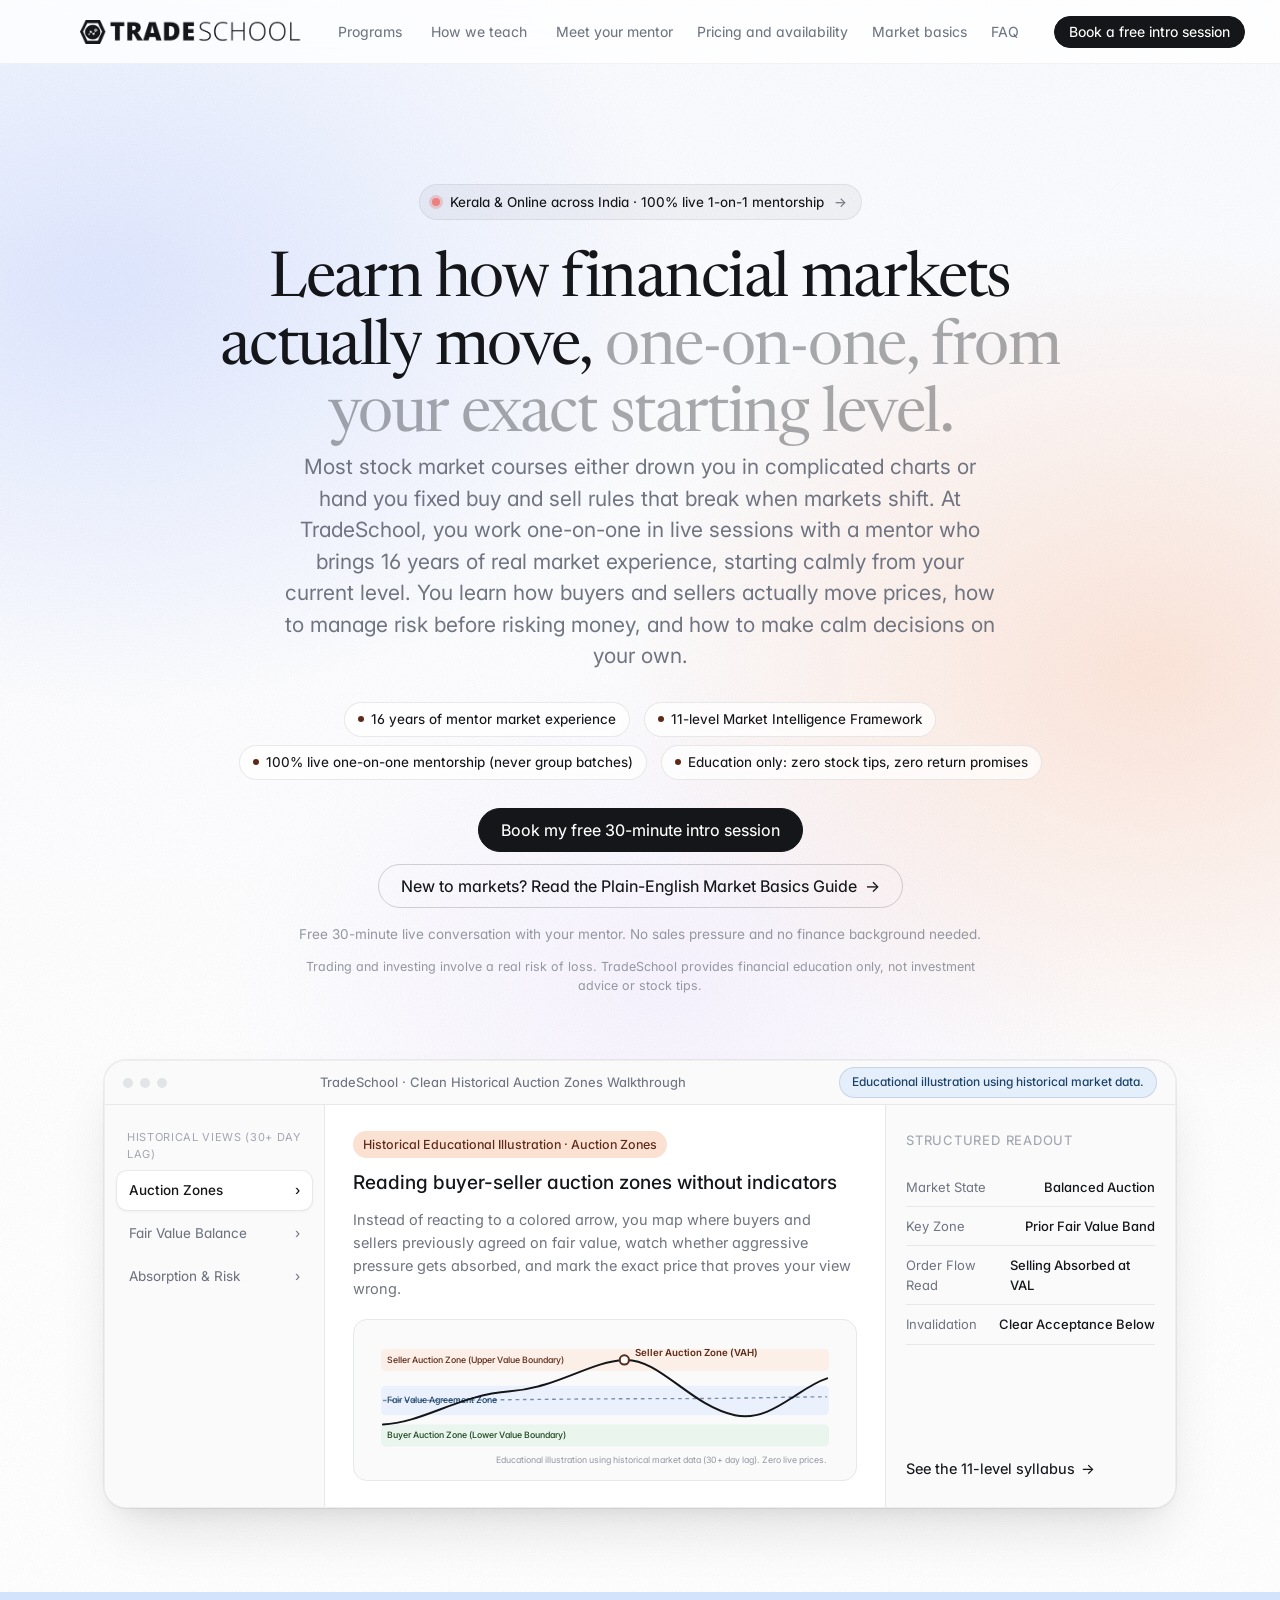
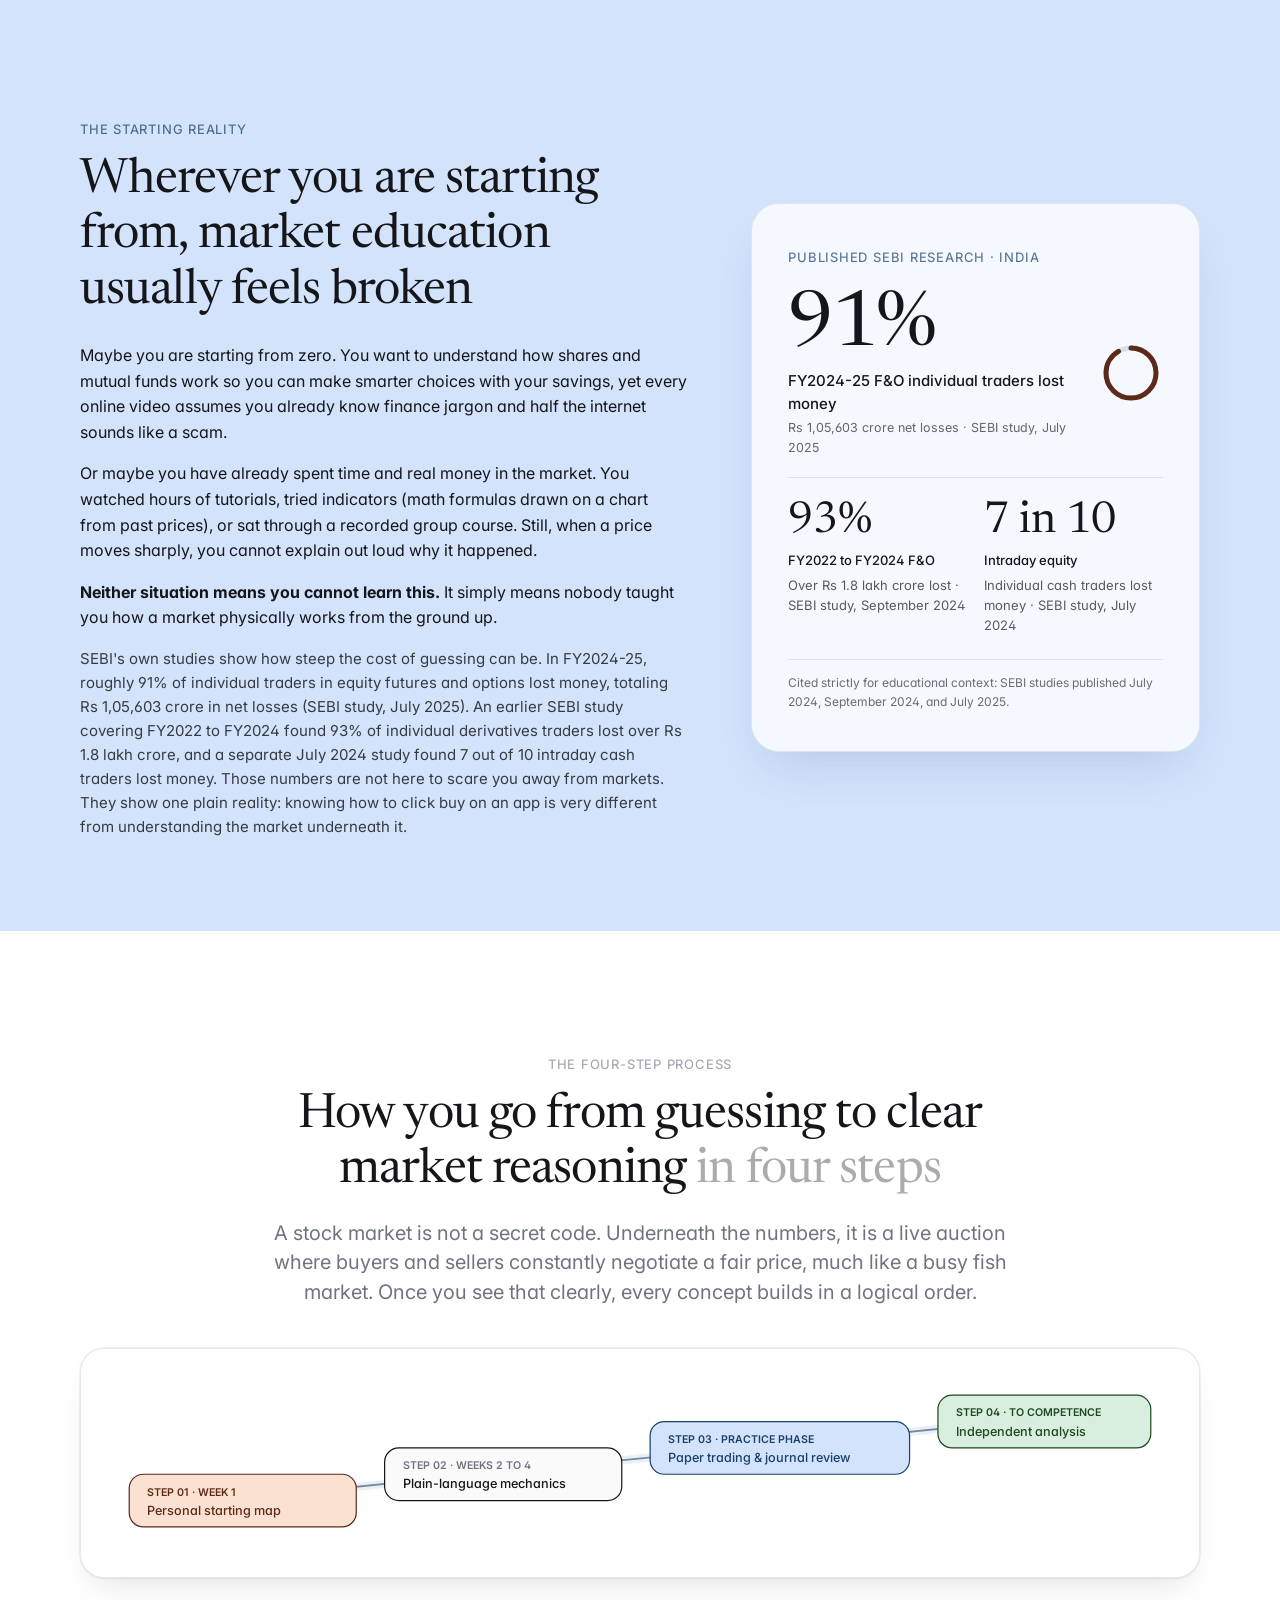
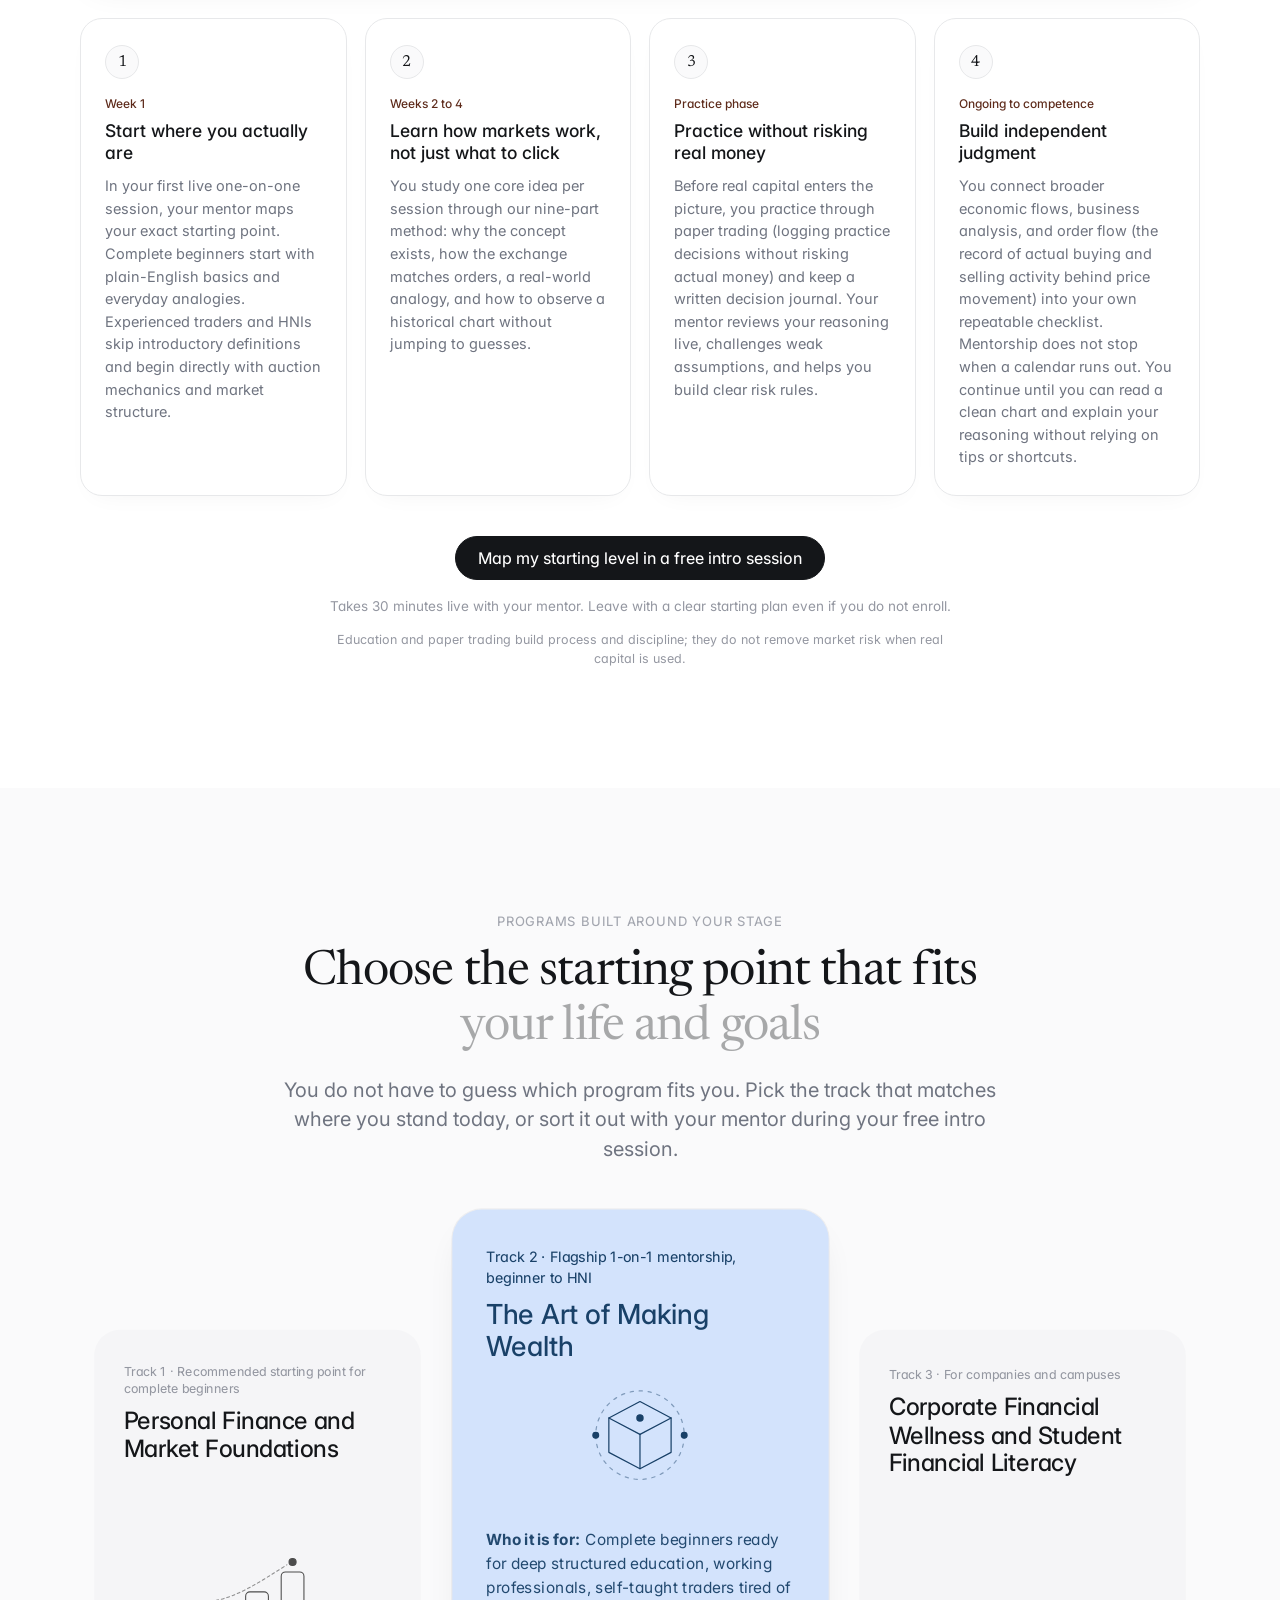
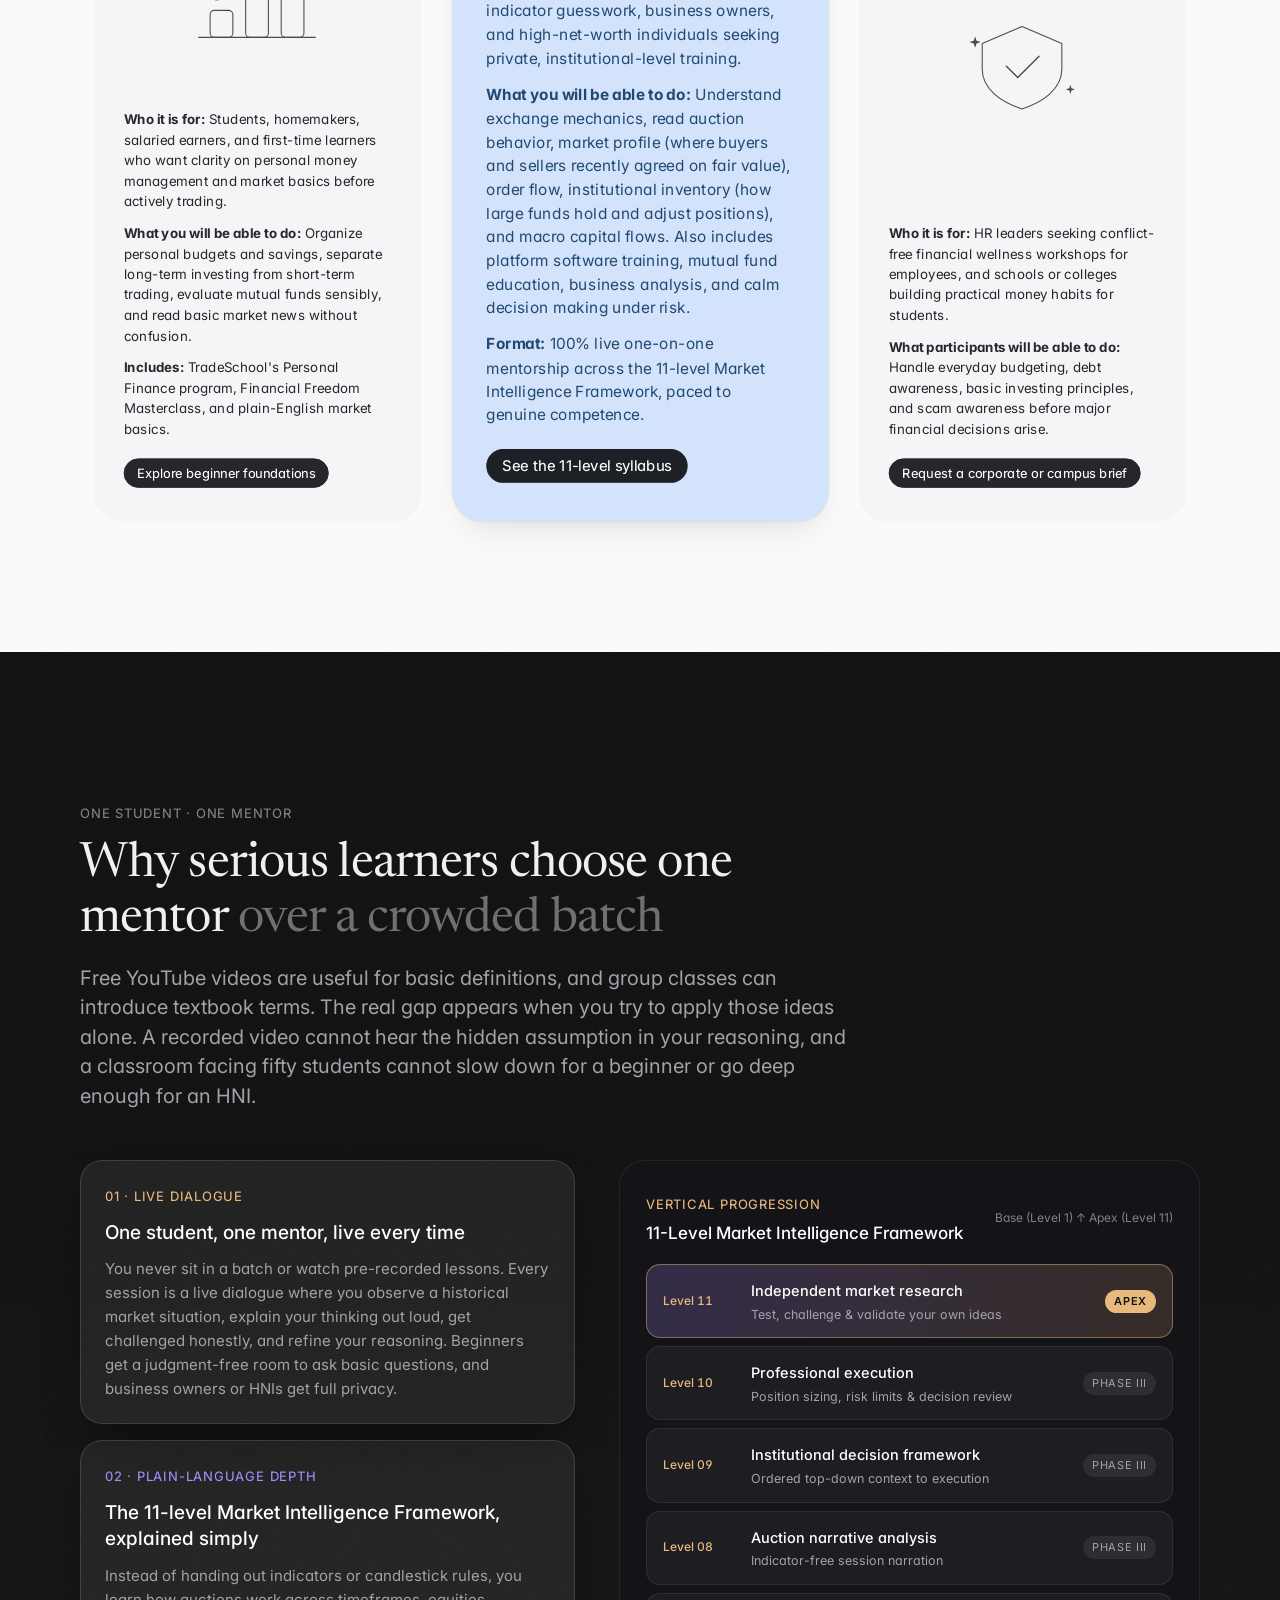
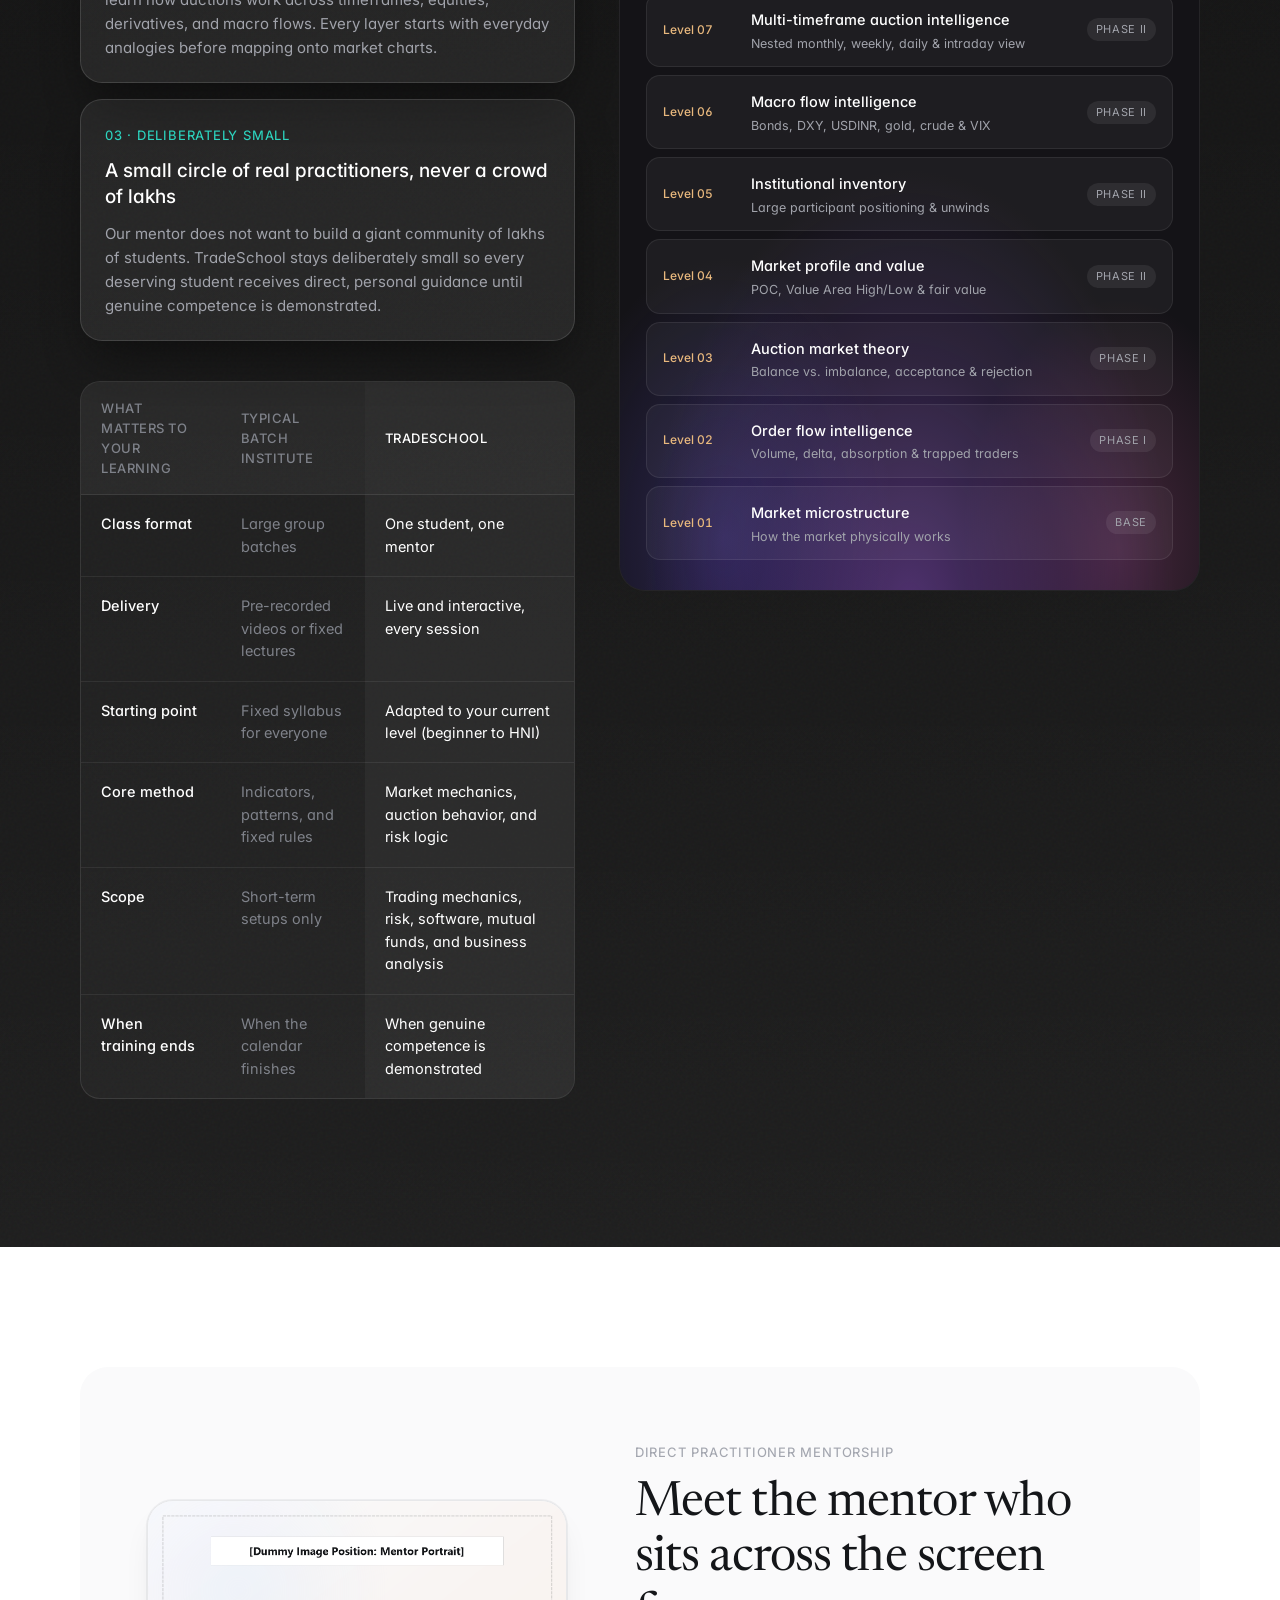
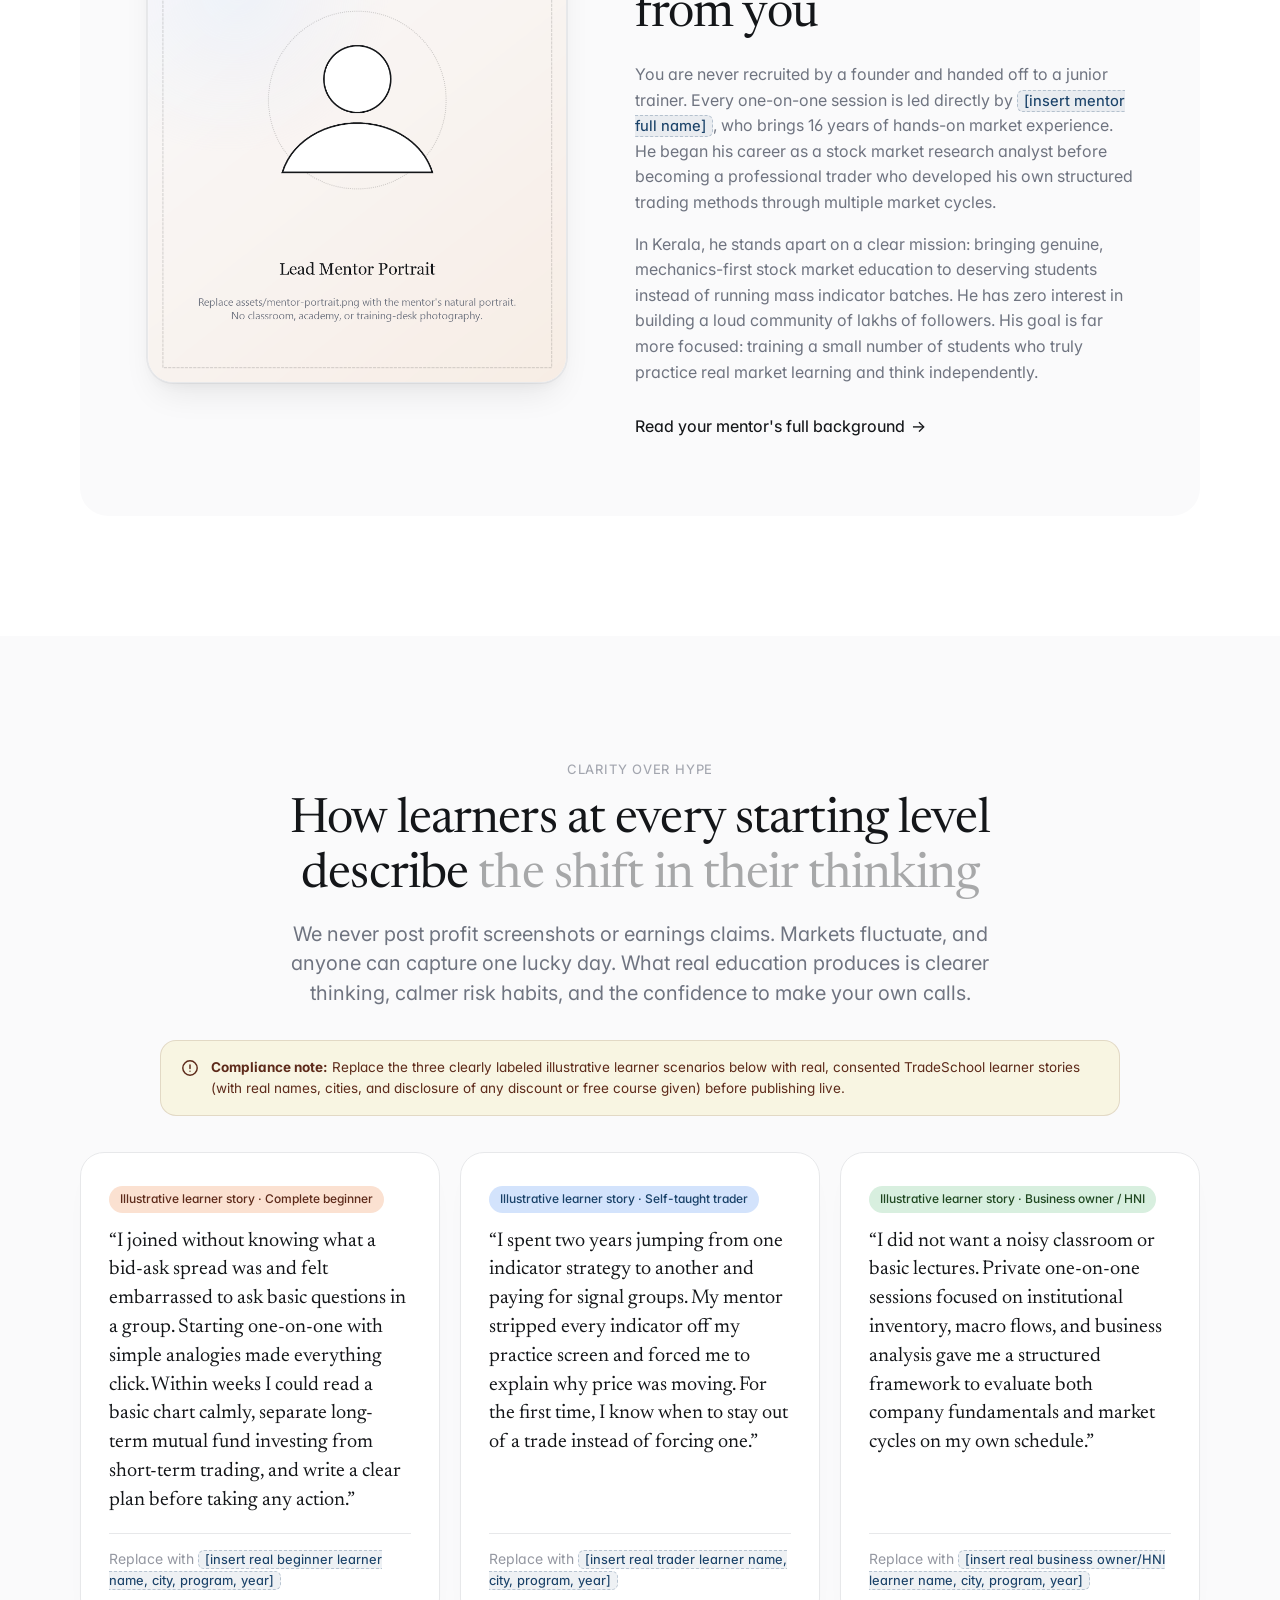
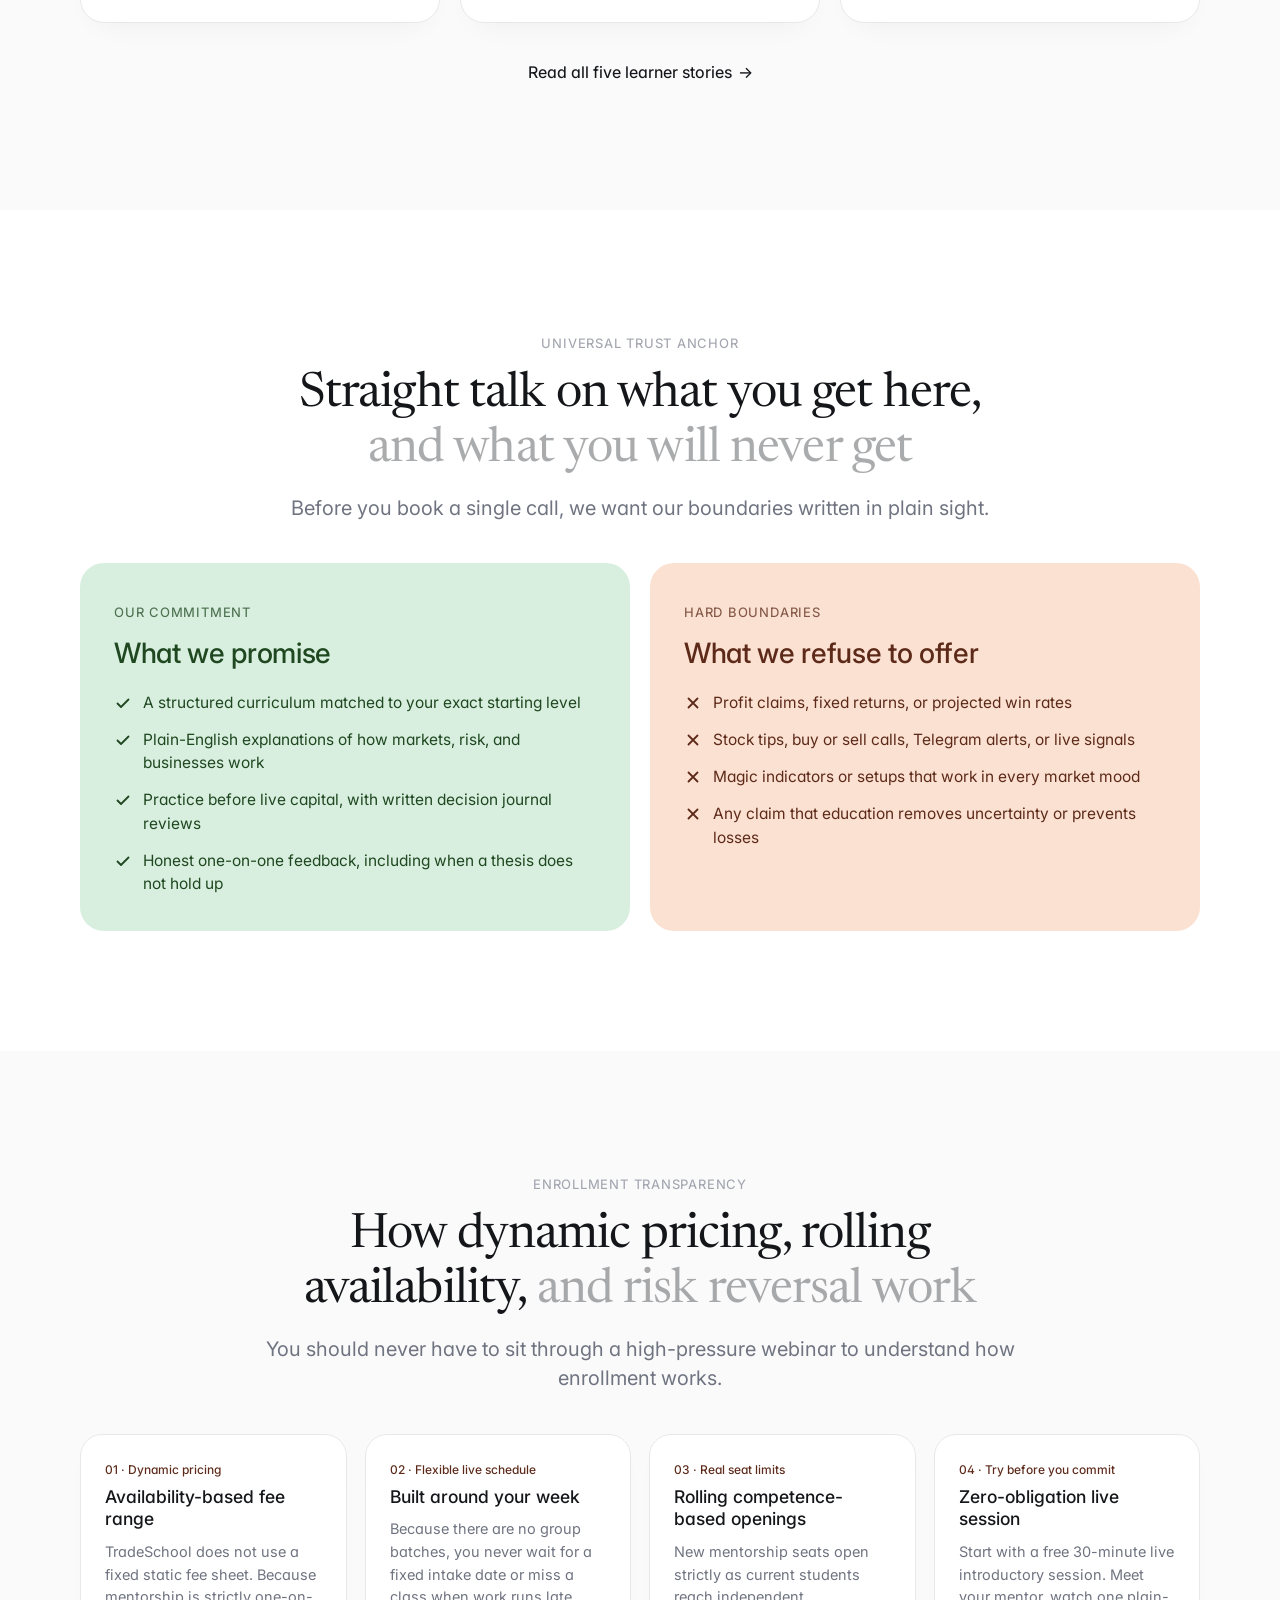
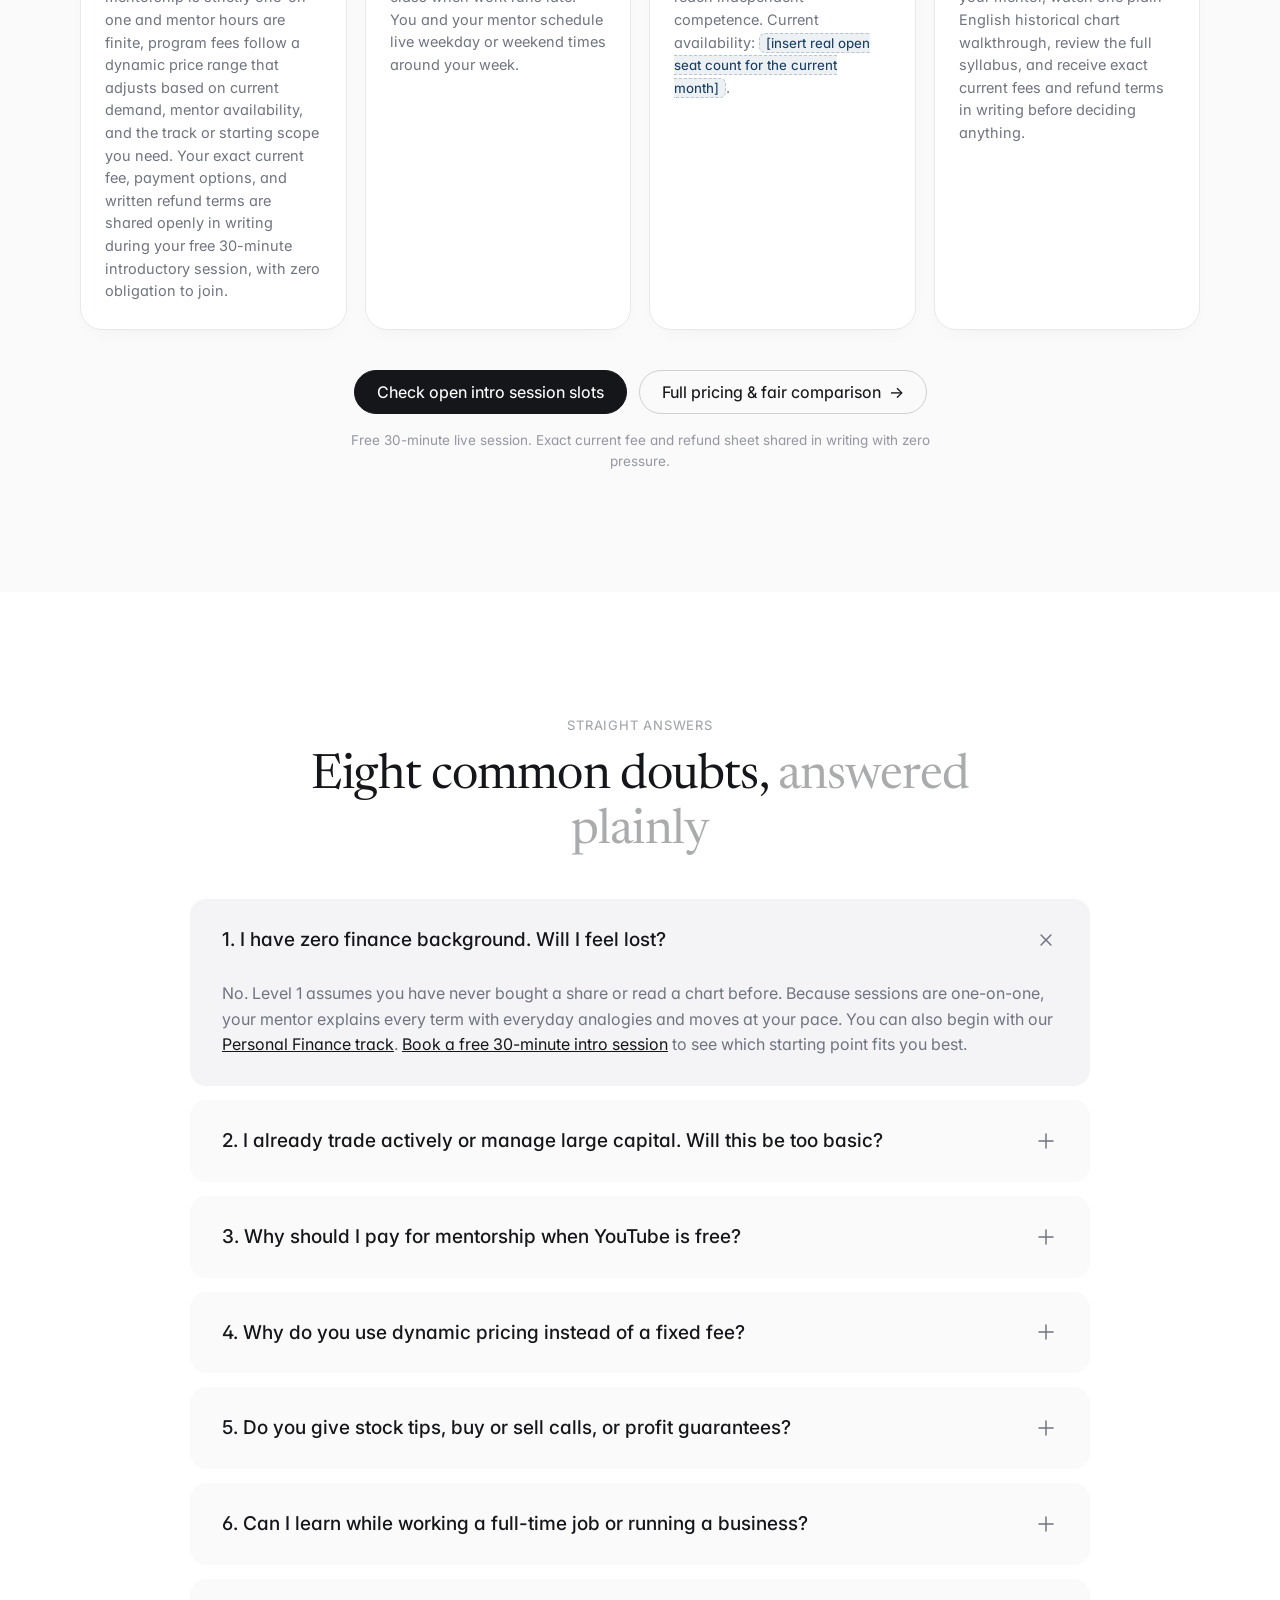
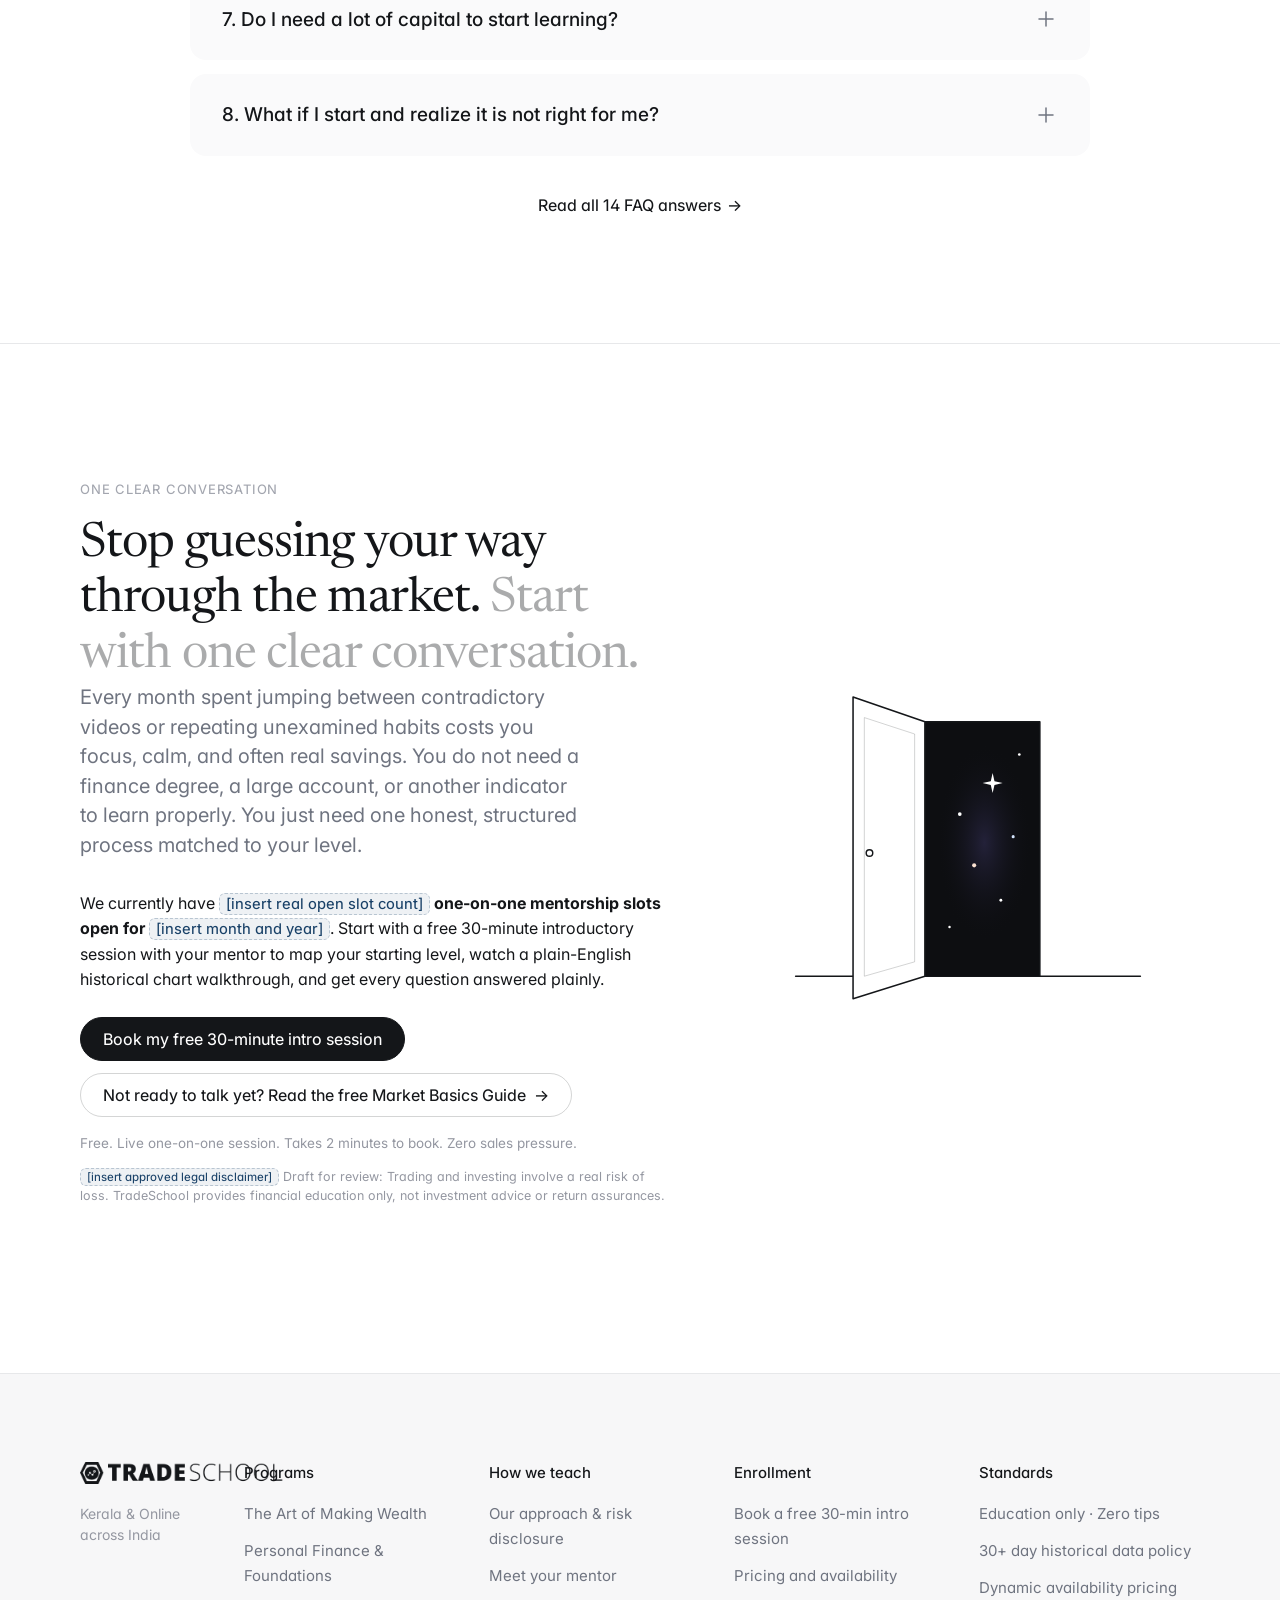
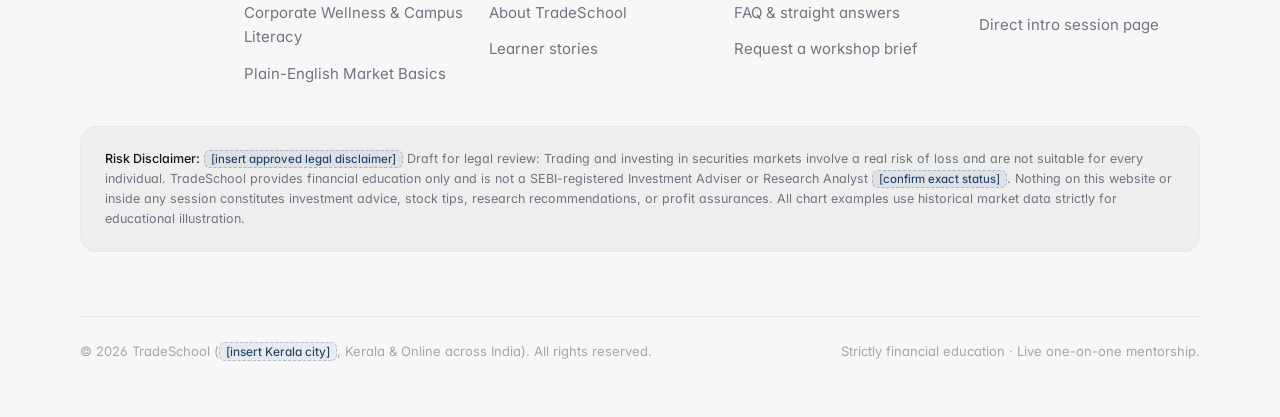
==== index.html @ 599c7c0f "feat: complete TradeSchool website overhaul with production copy, Steep design system, zcal scheduli" ====
<!DOCTYPE html>
<html lang="en">

<head>
  <meta charset="UTF-8">
  <meta name="viewport" content="width=device-width, initial-scale=1.0, viewport-fit=cover">
  <meta name="theme-color" content="#ffffff">
  <title>TradeSchool Kerala | 1-on-1 Stock Market Mentorship India</title>
  <meta name="description"
    content="Learn how financial markets actually move, one-on-one, from complete beginner to HNI. Live mentorship led by a 16-year market practitioner in Kerala. Zero tips.">
  <link rel="icon"
    href="data:image/svg+xml,%3Csvg xmlns='http://www.w3.org/2000/svg' viewBox='0 0 36 32'%3E%3Cpolygon points='9.6,2 26.4,2 34.2,16 26.4,30 9.6,30 1.8,16' fill='none' stroke='%23141619' stroke-width='3.1' stroke-linejoin='round'/%3E%3Ccircle cx='18' cy='16' r='9.4' fill='%23141619'/%3E%3Cpath d='M12.6 19.2L15.4 15.2L19 18.2L22.2 13.4' stroke='%23ffffff' stroke-width='1.35' stroke-linecap='round' stroke-linejoin='round' fill='none'/%3E%3Ccircle cx='12.6' cy='19.2' r='1.35' fill='%23ffffff'/%3E%3Ccircle cx='15.4' cy='15.2' r='1.85' fill='%23ffffff'/%3E%3Ccircle cx='19' cy='18.2' r='1.7' fill='%23ffffff'/%3E%3Ccircle cx='22.2' cy='13.4' r='2.55' fill='%23ffffff'/%3E%3Ccircle cx='22.2' cy='13.4' r='1.05' fill='%23141619'/%3E%3C/svg%3E">
  <link rel="preconnect" href="https://fonts.googleapis.com">
  <link rel="preconnect" href="https://fonts.gstatic.com" crossorigin>
  <link rel="stylesheet"
    href="https://fonts.googleapis.com/css2?family=Inter:wght@400..600&family=Newsreader:opsz,wght@6..72,400&display=swap">
  <link rel="stylesheet" href="css/styles.css">
  <!-- Schema: EducationalOrganization, LocalBusiness, FAQPage -->
  <script type="application/ld+json">
  {
    "@context": "https://schema.org",
    "@graph": [
      {
        "@type": ["EducationalOrganization", "LocalBusiness"],
        "name": "TradeSchool",
        "description": "Live one-on-one financial market education from complete beginner to HNI in Kerala and online across India. Strictly financial education, zero stock tips.",
        "areaServed": ["Kerala", "India"],
        "address": {
          "@type": "PostalAddress",
          "addressLocality": "[insert Kerala city]",
          "addressRegion": "Kerala",
          "addressCountry": "IN"
        }
      },
      {
        "@type": "FAQPage",
        "mainEntity": [
          {
            "@type": "Question",
            "name": "I have zero finance background. Will I feel lost?",
            "acceptedAnswer": {
              "@type": "Answer",
              "text": "No. Level 1 assumes you have never bought a share or read a chart before. Because sessions are one-on-one, your mentor explains every term with everyday analogies and moves at your pace. You can also begin with our Personal Finance track."
            }
          },
          {
            "@type": "Question",
            "name": "I already trade actively or manage large capital. Will this be too basic?",
            "acceptedAnswer": {
              "@type": "Answer",
              "text": "Not at all. Your syllabus is built around your existing level, never a fixed beginner script. Experienced traders and HNIs skip introductory terms and go straight into auction behavior, market profile, order flow, institutional inventory, macro flows, and independent research in complete privacy."
            }
          },
          {
            "@type": "Question",
            "name": "Why should I pay for mentorship when YouTube is free?",
            "acceptedAnswer": {
              "@type": "Answer",
              "text": "Free videos are useful for basic definitions, and we respect them. What free content cannot give you is a clear sequence, accountability, or a 16-year practitioner listening to your reasoning and spotting blind spots before they cost real money."
            }
          },
          {
            "@type": "Question",
            "name": "Why do you use dynamic pricing instead of a fixed fee?",
            "acceptedAnswer": {
              "@type": "Answer",
              "text": "Because one mentor teaches every student directly without hiring junior staff, available hours shift with active student load and demand. Dynamic pricing reflects real mentor availability and your specific learning track. You always receive the exact current fee and written refund terms upfront during your free intro session before committing anything."
            }
          },
          {
            "@type": "Question",
            "name": "Do you give stock tips, buy or sell calls, or profit guarantees?",
            "acceptedAnswer": {
              "@type": "Answer",
              "text": "Never. TradeSchool is strictly an educational institute. We do not give tips, signals, or target prices, and we never promise profits or win rates. Trading and investing involve a real risk of loss."
            }
          },
          {
            "@type": "Question",
            "name": "Can I learn while working a full-time job or running a business?",
            "acceptedAnswer": {
              "@type": "Answer",
              "text": "Yes. Most of our students are working professionals, business owners, or college students. Because there are no rigid group batches, you schedule your live one-on-one sessions on weekday evenings or weekends around your calendar."
            }
          },
          {
            "@type": "Question",
            "name": "Do I need a lot of capital to start learning?",
            "acceptedAnswer": {
              "@type": "Answer",
              "text": "No. You do not risk any live capital while learning the framework. We use historical chart studies and paper trading first, and we also teach personal finance and mutual fund investing for smaller or long-term savings."
            }
          },
          {
            "@type": "Question",
            "name": "What if I start and realize it is not right for me?",
            "acceptedAnswer": {
              "@type": "Answer",
              "text": "First, you experience our live teaching in a free 30-minute introductory session before spending a rupee. Once enrolled, your registration is governed by our transparent written cancellation and refund terms."
            }
          }
        ]
      }
    ]
  }
  </script>
</head>

<body>

  <!-- Global Navigation Bar -->
  <header class="site-header">
    <div class="nav-inner">
      <a href="index.html" class="brand-mark" aria-label="TradeSchool Home">
        <img src="assets/tradeschool-logo.png" alt="TradeSchool" class="brand-logo" width="223" height="24">
      </a>

      <nav class="desktop-nav" aria-label="Primary navigation">
        <div class="nav-dropdown">
          <button type="button" class="nav-drop-trigger" aria-expanded="false" aria-haspopup="true">
            <span>Programs</span>
            <svg class="nav-drop-caret" viewBox="0 0 12 12" fill="none" stroke="currentColor" stroke-width="1.5"
              stroke-linecap="round" stroke-linejoin="round" aria-hidden="true">
              <path d="M3 4.5L6 7.5L9 4.5" />
            </svg>
          </button>
          <div class="nav-drop-menu" role="menu">
            <a href="art-of-making-wealth.html" class="nav-drop-item" role="menuitem">
              <span class="nav-drop-item__title">The Art of Making Wealth</span>
              <span class="nav-drop-item__sub">Flagship 1-on-1 mentorship (11 levels, beginner to HNI)</span>
            </a>
            <a href="personal-finance.html" class="nav-drop-item" role="menuitem">
              <span class="nav-drop-item__title">Personal Finance &amp; Market Foundations</span>
              <span class="nav-drop-item__sub">Recommended calm starting track for complete beginners</span>
            </a>
            <a href="corporate-campus.html" class="nav-drop-item" role="menuitem">
              <span class="nav-drop-item__title">Corporate Wellness &amp; Student Literacy</span>
              <span class="nav-drop-item__sub">Conflict-free workshops for workplaces, schools &amp; colleges</span>
            </a>
          </div>
        </div>

        <div class="nav-dropdown">
          <button type="button" class="nav-drop-trigger" aria-expanded="false" aria-haspopup="true">
            <span>How we teach</span>
            <svg class="nav-drop-caret" viewBox="0 0 12 12" fill="none" stroke="currentColor" stroke-width="1.5"
              stroke-linecap="round" stroke-linejoin="round" aria-hidden="true">
              <path d="M3 4.5L6 7.5L9 4.5" />
            </svg>
          </button>
          <div class="nav-drop-menu" role="menu">
            <a href="approach-risk.html" class="nav-drop-item" role="menuitem">
              <span class="nav-drop-item__title">Our approach &amp; risk disclosure</span>
              <span class="nav-drop-item__sub">Education-only boundaries &amp; 30-day historical data policy</span>
            </a>
            <a href="about.html" class="nav-drop-item" role="menuitem">
              <span class="nav-drop-item__title">About TradeSchool</span>
              <span class="nav-drop-item__sub">Why we stay deliberately small and 1-on-1</span>
            </a>
            <a href="learner-stories.html" class="nav-drop-item" role="menuitem">
              <span class="nav-drop-item__title">Learner stories</span>
              <span class="nav-drop-item__sub">Five starting points, one shift from confusion to clarity</span>
            </a>
          </div>
        </div>

        <a href="mentor.html">Meet your mentor</a>
        <a href="pricing.html">Pricing and availability</a>
        <a href="market-basics.html">Market basics</a>
        <a href="faq.html">FAQ</a>
      </nav>

      <div class="nav-actions">
        <a href="intro-session.html" class="btn btn--primary btn--sm">Book a free intro session</a>
        <button id="mobile-menu-btn" class="mobile-menu-btn" aria-label="Open navigation menu" aria-expanded="false"
          aria-controls="mobile-drawer">
          <svg width="20" height="20" viewBox="0 0 20 20" fill="none" stroke="currentColor" stroke-width="1.6"
            stroke-linecap="round">
            <path d="M3 6H17M3 10H17M3 14H17" />
          </svg>
        </button>
      </div>
    </div>
  </header>

  <!-- Mobile Navigation Drawer -->
  <nav id="mobile-drawer" class="mobile-drawer" aria-label="Mobile navigation" aria-hidden="true">
    <div>
      <div class="mobile-drawer__top">
        <a href="index.html" class="brand-mark">
          <img src="assets/tradeschool-logo.png" alt="TradeSchool" class="brand-logo" width="223" height="24">
        </a>
        <button id="mobile-close-btn" class="mobile-menu-btn" style="display:inline-flex" aria-label="Close menu">
          <svg width="20" height="20" viewBox="0 0 20 20" fill="none" stroke="currentColor" stroke-width="1.6"
            stroke-linecap="round">
            <path d="M5 5L15 15M15 5L5 15" />
          </svg>
        </button>
      </div>
      <div class="mobile-drawer__links">
        <a href="art-of-making-wealth.html">Programs</a>
        <div class="mobile-drawer__sub">
          <a href="art-of-making-wealth.html">The Art of Making Wealth (1-on-1 Flagship)</a>
          <a href="personal-finance.html">Personal Finance &amp; Market Foundations</a>
          <a href="corporate-campus.html">Corporate Wellness &amp; Student Literacy</a>
        </div>
        <a href="approach-risk.html">How we teach</a>
        <div class="mobile-drawer__sub">
          <a href="approach-risk.html">Our approach &amp; risk disclosure</a>
          <a href="about.html">About TradeSchool</a>
          <a href="learner-stories.html">Learner stories</a>
        </div>
        <a href="mentor.html">Meet your mentor</a>
        <a href="pricing.html">Pricing and availability</a>
        <a href="market-basics.html">Market basics</a>
        <a href="faq.html">FAQ</a>
      </div>
    </div>
    <div class="mobile-drawer__footer">
      <a href="intro-session.html" class="btn btn--primary">Book a free intro session</a>
      <span class="t-caption">Live 1-on-1 mentorship &middot; Kerala &amp; Online across India</span>
    </div>
  </nav>

  <main>
    <!-- ================================================================
         1. HERO -- Steep Grainy Pastel Field + Historical Auction Chart Window
         ================================================================ -->
    <section class="hero-steep">
      <div class="hero-steep__bg" aria-hidden="true"></div>
      <div class="grain-overlay" aria-hidden="true"></div>

      <div class="hero-steep__stage" style="min-height:auto;padding-bottom:36px;">
        <div class="hero-steep__center" style="max-width:860px;">
          <a href="intro-session.html" class="announcement-pill">
            <span class="announcement-pill__dot" aria-hidden="true"></span>
            <span>Kerala &amp; Online across India &middot; 100% live 1-on-1 mentorship</span>
            <span class="announcement-pill__arrow" aria-hidden="true">&rarr;</span>
          </a>

          <h1 class="t-hero--editorial" data-word-reveal>
            Learn how financial markets actually move, <span class="t-muted-tone">one-on-one, from your exact starting level.</span>
          </h1>

          <p class="t-hero-support mt-24" style="max-width:720px;">
            Most stock market courses either drown you in complicated charts or hand you fixed buy and sell rules that break when markets shift. At TradeSchool, you work one-on-one in live sessions with a mentor who brings 16 years of real market experience, starting calmly from your current level. You learn how buyers and sellers actually move prices, how to manage risk before risking money, and how to make calm decisions on your own.
          </p>

          <!-- Proof strip [compliance review] -->
          <div class="proof-strip" aria-label="TradeSchool key facts">
            <span class="proof-strip__item"><span class="proof-strip__dot" aria-hidden="true"></span>16 years of mentor market experience</span>
            <span class="proof-strip__item"><span class="proof-strip__dot" aria-hidden="true"></span>11-level Market Intelligence Framework</span>
            <span class="proof-strip__item"><span class="proof-strip__dot" aria-hidden="true"></span>100% live one-on-one mentorship (never group batches)</span>
            <span class="proof-strip__item"><span class="proof-strip__dot" aria-hidden="true"></span>Education only: zero stock tips, zero return promises</span>
          </div>

          <div class="btn-row">
            <a href="intro-session.html" class="btn btn--primary">Book my free 30-minute intro session</a>
            <a href="market-basics.html" class="btn btn--ghost">New to markets? Read the Plain-English Market Basics Guide <span class="arrow" aria-hidden="true">&rarr;</span></a>
          </div>

          <p class="hero-steep__reassurance">
            Free 30-minute live conversation with your mentor. No sales pressure and no finance background needed.
          </p>
          <!-- [compliance review] -->
          <p class="risk-note">
            Trading and investing involve a real risk of loss. TradeSchool provides financial education only, not investment advice or stock tips.
          </p>
        </div>
      </div>

      <!-- Visual: Clean annotated historical price chart showing buyer-seller auction zones -->
      <div class="hero-window-wrap reveal">
        <div class="steep-app-window" role="region"
          aria-label="Clean historical market chart illustrating auction zones for educational purposes.">
          <div class="app-window__chrome">
            <div class="window-dots" aria-hidden="true"><span></span><span></span><span></span></div>
            <div class="app-window__title">TradeSchool &middot; Clean Historical Auction Zones Walkthrough</div>
            <div class="chart-edu-label">Educational illustration using historical market data.</div>
          </div>

          <div class="app-window__body">
            <div class="app-win-nav" role="tablist" aria-label="Select historical educational chart view">
              <span class="app-win-nav__label">Historical Views (30+ Day Lag)</span>
              <button class="app-win-tab is-active" role="tab" aria-selected="true" data-app-tab="zones">
                <span>Auction Zones</span>
                <span aria-hidden="true">&rsaquo;</span>
              </button>
              <button class="app-win-tab" role="tab" aria-selected="false" data-app-tab="balance">
                <span>Fair Value Balance</span>
                <span aria-hidden="true">&rsaquo;</span>
              </button>
              <button class="app-win-tab" role="tab" aria-selected="false" data-app-tab="absorption">
                <span>Absorption &amp; Risk</span>
                <span aria-hidden="true">&rsaquo;</span>
              </button>
            </div>

            <div class="app-win-main">
              <div>
                <span id="app-win-badge" class="app-win-reasoning">Historical Educational Illustration &middot; Auction Zones</span>
                <h2 id="app-win-title" style="font-size:19px;font-weight:500;color:var(--color-ink);line-height:1.34;">
                  Reading buyer-seller auction zones without indicators</h2>
                <p id="app-win-summary" class="t-body mt-12" style="font-size:14.5px;">
                  Instead of reacting to a colored arrow, you map where buyers and sellers previously agreed on fair value, watch whether aggressive pressure gets absorbed, and mark the exact price that proves your view wrong.
                </p>
              </div>

              <!-- Annotated Historical Auction Zones SVG Chart -->
              <div style="margin-top:18px;background:#fafafb;border:1px solid var(--color-rule);border-radius:14px;padding:16px 16px 12px;">
                <svg viewBox="0 0 510 144" width="100%" height="144" fill="none" role="img"
                  aria-label="Clean historical market chart illustrating auction zones for educational purposes.">
                  <!-- Shaded Seller & Buyer Auction Zones -->
                  <rect x="12" y="14" width="486" height="24" rx="5" fill="#fbe1d1" fill-opacity="0.48" />
                  <text x="18" y="29" fill="#5d2a1a" font-family="Inter,sans-serif" font-size="9.5" font-weight="500">Seller Auction Zone (Upper Value Boundary)</text>
                  <rect x="12" y="54" width="486" height="32" rx="5" fill="#d3e3fc" fill-opacity="0.38" />
                  <text x="18" y="73" fill="#194168" font-family="Inter,sans-serif" font-size="9.5" font-weight="500">Fair Value Agreement Zone</text>
                  <rect x="12" y="96" width="486" height="24" rx="5" fill="#d8efdf" fill-opacity="0.48" />
                  <text x="18" y="111" fill="#1f4720" font-family="Inter,sans-serif" font-size="9.5" font-weight="500">Buyer Auction Zone (Lower Value Boundary)</text>

                  <!-- Fair Value Line -->
                  <path id="app-chart-b" d="M14 70 C 110 70, 210 68, 320 68 C 402 68, 456 66, 496 66"
                    stroke="#194168" stroke-opacity="0.55" stroke-width="1.5" stroke-dasharray="4 4" />
                  <!-- Historical Price Path -->
                  <path id="app-chart-a" class="svg-draw"
                    d="M14 96 C 58 94, 96 64, 152 60 C 204 56, 238 28, 276 26 C 314 24, 348 76, 396 86 C 436 94, 464 56, 496 46"
                    stroke="#141619" stroke-width="2.2" stroke-linecap="round" />
                  <!-- Key Zone Marker -->
                  <circle id="app-chart-dot" cx="276" cy="26" r="5" fill="#ffffff" stroke="#5d2a1a" stroke-width="2.2" />
                  <text id="app-chart-tag" x="288" y="22" fill="#5d2a1a" font-family="Inter,sans-serif" font-size="10.5"
                    font-weight="600">Seller Auction Zone (VAH)</text>
                  <text x="496" y="138" text-anchor="end" fill="#9497a1" font-family="Inter,sans-serif" font-size="9.5">
                    Educational illustration using historical market data (30+ day lag). Zero live prices.
                  </text>
                </svg>
              </div>
            </div>

            <div class="app-win-aside">
              <div>
                <span class="t-eyebrow">Structured Readout</span>
                <div class="mt-16">
                  <div id="app-kv-1" class="app-win-kv"><span>Market State</span><span>Balanced Auction</span></div>
                  <div id="app-kv-2" class="app-win-kv"><span>Key Zone</span><span>Prior Fair Value Band</span></div>
                  <div id="app-kv-3" class="app-win-kv"><span>Order Flow Read</span><span>Selling Absorbed at VAL</span></div>
                  <div id="app-kv-4" class="app-win-kv"><span>Invalidation</span><span>Clear Acceptance Below</span></div>
                </div>
              </div>
              <a href="art-of-making-wealth.html" class="link-arrow mt-20" style="font-size:14.5px;">See the 11-level syllabus <span class="arrow">&rarr;</span></a>
            </div>
          </div>
        </div>
      </div>
    </section>

    <!-- ================================================================
         2. PROBLEM & SEBI REALITY -- Powder-Blue Proof Band (#D3E3FC)
         ================================================================ -->
    <section class="section--proof proof-band" aria-label="Market education reality and SEBI studies">
      <div class="wrap">
        <div class="proof-panel is-active reveal">
          <div class="proof-quote-col">
            <span class="t-eyebrow" style="color:var(--color-navy);opacity:0.75;">The Starting Reality</span>
            <h2 class="t-chapter--mid mt-12" data-scroll-words>Wherever you are starting from, market education usually feels broken</h2>
            <p class="t-body mt-24" style="color:var(--color-ink);">
              Maybe you are starting from zero. You want to understand how shares and mutual funds work so you can make smarter choices with your savings, yet every online video assumes you already know finance jargon and half the internet sounds like a scam.
            </p>
            <p class="t-body mt-16" style="color:var(--color-ink);">
              Or maybe you have already spent time and real money in the market. You watched hours of tutorials, tried indicators (math formulas drawn on a chart from past prices), or sat through a recorded group course. Still, when a price moves sharply, you cannot explain out loud why it happened.
            </p>
            <p class="t-body mt-16" style="color:var(--color-ink);">
              <strong>Neither situation means you cannot learn this.</strong> It simply means nobody taught you how a market physically works from the ground up.
            </p>
            <!-- [compliance review] -->
            <p class="t-body mt-16" style="color:rgba(20,22,25,0.82);font-size:15px;">
              SEBI's own studies show how steep the cost of guessing can be. In FY2024-25, roughly 91% of individual traders in equity futures and options lost money, totaling Rs 1,05,603 crore in net losses (SEBI study, July 2025). An earlier SEBI study covering FY2022 to FY2024 found 93% of individual derivatives traders lost over Rs 1.8 lakh crore, and a separate July 2024 study found 7 out of 10 intraday cash traders lost money. Those numbers are not here to scare you away from markets. They show one plain reality: knowing how to click buy on an app is very different from understanding the market underneath it.
            </p>
          </div>

          <!-- Visual: Three large, clean typography callouts with SEBI study dates directly underneath -->
          <div class="proof-visual-card" role="img"
            aria-label="Typography graphic citing SEBI studies from July 2024, September 2024, and July 2025 on individual trader losses in India.">
            <span class="t-eyebrow" style="color:var(--color-navy);opacity:0.72;">Published SEBI Research &middot; India</span>

            <div style="margin-top:20px;display:flex;flex-direction:column;gap:20px;">
              <div style="display:flex;align-items:center;justify-content:space-between;gap:18px;padding-bottom:20px;border-bottom:1px solid rgba(25,65,104,0.12);">
                <div>
                  <div class="proof-stat-big" style="margin-bottom:4px;" data-count-to="91" data-count-suffix="%">91%</div>
                  <div style="font-size:15px;font-weight:500;color:var(--color-ink);">FY2024-25 F&amp;O individual traders lost money</div>
                  <div style="font-size:12.5px;color:rgba(20,22,25,0.65);margin-top:3px;">Rs 1,05,603 crore net losses &middot; SEBI study, July 2025</div>
                </div>
                <svg width="64" height="64" viewBox="0 0 64 64" fill="none" style="flex-shrink:0;" aria-hidden="true">
                  <circle cx="32" cy="32" r="25" stroke="rgba(25,65,104,0.14)" stroke-width="5" />
                  <circle cx="32" cy="32" r="25" stroke="#5d2a1a" stroke-width="5" stroke-dasharray="143 157"
                    stroke-linecap="round" transform="rotate(-90 32 32)" />
                </svg>
              </div>

              <div class="proof-stat-row" style="margin-top:0;padding-top:0;border-top:none;">
                <div>
                  <span class="proof-stat-mini__num" style="font-size:44px;" data-count-to="93" data-count-suffix="%">93%</span>
                  <span class="proof-stat-mini__label" style="color:var(--color-ink);font-weight:500;">FY2022 to FY2024 F&amp;O</span>
                  <span class="proof-stat-mini__label">Over Rs 1.8 lakh crore lost &middot; SEBI study, September 2024</span>
                </div>
                <div>
                  <span class="proof-stat-mini__num" style="font-size:44px;">7 in 10</span>
                  <span class="proof-stat-mini__label" style="color:var(--color-ink);font-weight:500;">Intraday equity</span>
                  <span class="proof-stat-mini__label">Individual cash traders lost money &middot; SEBI study, July 2024</span>
                </div>
              </div>
            </div>

            <p class="mt-24" style="font-size:12px;color:rgba(20,22,25,0.62);border-top:1px solid rgba(25,65,104,0.1);padding-top:14px;">
              Cited strictly for educational context: SEBI studies published July 2024, September 2024, and July 2025.
            </p>
          </div>
        </div>
      </div>
    </section>

    <!-- ================================================================
         3. FOUR-STEP LEARNING LADDER -- Guessing to Clear Market Reasoning
         ================================================================ -->
    <section class="section section--paper" id="how-it-works">
      <div class="wrap">
        <div class="centered-lead centered-lead--wide reveal">
          <span class="t-eyebrow">The Four-Step Process</span>
          <h2 class="t-chapter--mid mt-12">How you go from guessing to clear market reasoning <span class="t-muted-tone">in four steps</span></h2>
          <p class="t-lead mt-20">
            A stock market is not a secret code. Underneath the numbers, it is a live auction where buyers and sellers constantly negotiate a fair price, much like a busy fish market. Once you see that clearly, every concept builds in a logical order.
          </p>
        </div>

        <!-- Bespoke Steep Architectural Horizontal Learning Ladder SVG -->
        <div class="diagram-card diagram-card--white mt-40 reveal">
          <svg viewBox="0 0 1040 162" width="100%" height="162" fill="none" role="img"
            aria-label="Four-step TradeSchool learning ladder from starting assessment to independent market analysis.">
            <!-- Connecting progression line -->
            <path class="svg-draw" d="M126 116 L382 90 L646 64 L908 38" stroke="#141619" stroke-width="1.8" stroke-linecap="round" />
            <path d="M126 116 L382 90 L646 64 L908 38" stroke="#d3e3fc" stroke-width="8" stroke-opacity="0.55" stroke-linecap="round" />

            <!-- Step 1 node -->
            <rect x="16" y="92" width="224" height="52" rx="14" fill="#fbe1d1" stroke="#5d2a1a" stroke-width="1.2" />
            <text x="34" y="113" fill="#5d2a1a" font-family="Inter,sans-serif" font-size="10.5" font-weight="600">STEP 01 &middot; WEEK 1</text>
            <text x="34" y="132" fill="#5d2a1a" font-family="Inter,sans-serif" font-size="12.5" font-weight="500">Personal starting map</text>

            <!-- Step 2 node -->
            <rect x="268" y="66" width="234" height="52" rx="14" fill="#fafafb" stroke="#141619" stroke-width="1.2" />
            <text x="286" y="87" fill="#6f7480" font-family="Inter,sans-serif" font-size="10.5" font-weight="600">STEP 02 &middot; WEEKS 2 TO 4</text>
            <text x="286" y="106" fill="#141619" font-family="Inter,sans-serif" font-size="12.5" font-weight="500">Plain-language mechanics</text>

            <!-- Step 3 node -->
            <rect x="530" y="40" width="256" height="52" rx="14" fill="#d3e3fc" stroke="#194168" stroke-width="1.2" />
            <text x="548" y="61" fill="#194168" font-family="Inter,sans-serif" font-size="10.5" font-weight="600">STEP 03 &middot; PRACTICE PHASE</text>
            <text x="548" y="80" fill="#194168" font-family="Inter,sans-serif" font-size="12.5" font-weight="500">Paper trading &amp; journal review</text>

            <!-- Step 4 node -->
            <rect x="814" y="14" width="210" height="52" rx="14" fill="#d8efdf" stroke="#1f4720" stroke-width="1.2" />
            <text x="832" y="35" fill="#1f4720" font-family="Inter,sans-serif" font-size="10.5" font-weight="600">STEP 04 &middot; TO COMPETENCE</text>
            <text x="832" y="54" fill="#1f4720" font-family="Inter,sans-serif" font-size="12.5" font-weight="500">Independent analysis</text>
          </svg>
        </div>

        <div class="ladder-grid reveal">
          <article class="ladder-step">
            <div>
              <span class="ladder-step__num">1</span>
              <span class="ladder-step__tag">Week 1</span>
              <h3 class="ladder-step__title">Start where you actually are</h3>
              <p class="ladder-step__body">
                In your first live one-on-one session, your mentor maps your exact starting point. Complete beginners start with plain-English basics and everyday analogies. Experienced traders and HNIs skip introductory definitions and begin directly with auction mechanics and market structure.
              </p>
            </div>
          </article>

          <article class="ladder-step">
            <div>
              <span class="ladder-step__num">2</span>
              <span class="ladder-step__tag">Weeks 2 to 4</span>
              <h3 class="ladder-step__title">Learn how markets work, not just what to click</h3>
              <p class="ladder-step__body">
                You study one core idea per session through our nine-part method: why the concept exists, how the exchange matches orders, a real-world analogy, and how to observe a historical chart without jumping to guesses.
              </p>
            </div>
          </article>

          <article class="ladder-step">
            <div>
              <span class="ladder-step__num">3</span>
              <span class="ladder-step__tag">Practice phase</span>
              <h3 class="ladder-step__title">Practice without risking real money</h3>
              <p class="ladder-step__body">
                Before real capital enters the picture, you practice through paper trading (logging practice decisions without risking actual money) and keep a written decision journal. Your mentor reviews your reasoning live, challenges weak assumptions, and helps you build clear risk rules.
              </p>
            </div>
          </article>

          <!-- [compliance review] -->
          <article class="ladder-step">
            <div>
              <span class="ladder-step__num">4</span>
              <span class="ladder-step__tag">Ongoing to competence</span>
              <h3 class="ladder-step__title">Build independent judgment</h3>
              <p class="ladder-step__body">
                You connect broader economic flows, business analysis, and order flow (the record of actual buying and selling activity behind price movement) into your own repeatable checklist. Mentorship does not stop when a calendar runs out. You continue until you can read a clean chart and explain your reasoning without relying on tips or shortcuts.
              </p>
            </div>
          </article>
        </div>

        <div class="centered-lead mt-40 reveal">
          <a href="intro-session.html" class="btn btn--primary">Map my starting level in a free intro session</a>
          <p class="hero-steep__reassurance">Takes 30 minutes live with your mentor. Leave with a clear starting plan even if you do not enroll.</p>
          <!-- [compliance review] -->
          <p class="risk-note">Education and paper trading build process and discipline; they do not remove market risk when real capital is used.</p>
        </div>
      </div>
    </section>

    <!-- ================================================================
         4. THREE TRACKS -- Steep Interactive 3-Card Concept Row (Peach / Sky / Mint)
         ================================================================ -->
    <section class="section section--fog" id="programs">
      <div class="wrap">
        <div class="centered-lead centered-lead--wide reveal">
          <span class="t-eyebrow">Programs Built Around Your Stage</span>
          <h2 class="t-chapter--mid mt-12">Choose the starting point that fits <span class="t-muted-tone">your life and goals</span></h2>
          <p class="t-lead mt-20">
            You do not have to guess which program fits you. Pick the track that matches where you stand today, or sort it out with your mentor during your free intro session.
          </p>
        </div>

        <div class="concept-row reveal" style="align-items:stretch;">
          <!-- Track 1: Peach -->
          <article class="concept-card" data-concept-card data-theme="peach" tabindex="0" style="aspect-ratio:auto;min-height:540px;">
            <div>
              <span class="t-tag">Track 1 &middot; Recommended starting point for complete beginners</span>
              <h3 class="t-concept-title">Personal Finance and Market Foundations</h3>
            </div>
            <div class="concept-card__art" style="width:170px;margin:20px auto;" aria-hidden="true">
              <svg viewBox="0 0 220 150" fill="none" stroke="currentColor" stroke-width="1.5" stroke-linecap="round" stroke-linejoin="round">
                <line x1="28" y1="126" x2="192" y2="126" />
                <rect x="44" y="88" width="32" height="38" rx="6" />
                <rect x="94" y="62" width="32" height="64" rx="6" />
                <g class="svg-float-up">
                  <rect x="144" y="34" width="32" height="92" rx="6" />
                  <circle cx="160" cy="20" r="5" fill="currentColor" />
                </g>
                <path d="M52 74 C 84 68, 114 48, 152 24" stroke-dasharray="4 4" opacity="0.6" />
              </svg>
            </div>
            <div class="concept-card__body" style="opacity:0.92;transform:none;font-size:14.5px;">
              <p><strong>Who it is for:</strong> Students, homemakers, salaried earners, and first-time learners who want clarity on personal money management and market basics before actively trading.</p>
              <p class="mt-12"><strong>What you will be able to do:</strong> Organize personal budgets and savings, separate long-term investing from short-term trading, evaluate mutual funds sensibly, and read basic market news without confusion.</p>
              <!-- [compliance review on program title] -->
              <p class="mt-12"><strong>Includes:</strong> TradeSchool's Personal Finance program, Financial Freedom Masterclass, and plain-English market basics.</p>
              <div class="mt-20">
                <a href="personal-finance.html" class="btn btn--primary btn--sm">Explore beginner foundations</a>
              </div>
            </div>
          </article>

          <!-- Track 2 (Default Active): Sky Blue -->
          <article class="concept-card is-active" data-concept-card data-theme="sky" tabindex="0" style="aspect-ratio:auto;min-height:540px;">
            <div>
              <span class="t-tag">Track 2 &middot; Flagship 1-on-1 mentorship, beginner to HNI</span>
              <h3 class="t-concept-title">The Art of Making Wealth</h3>
            </div>
            <div class="concept-card__art" style="width:170px;margin:20px auto;" aria-hidden="true">
              <svg viewBox="0 0 220 150" fill="none" stroke="currentColor" stroke-width="1.5" stroke-linecap="round" stroke-linejoin="round">
                <g class="svg-orbit">
                  <circle cx="110" cy="75" r="54" stroke-dasharray="4 7" opacity="0.45" />
                  <circle cx="164" cy="75" r="3.5" fill="currentColor" />
                  <circle cx="56" cy="75" r="3.5" fill="currentColor" />
                </g>
                <g class="svg-float-up">
                  <polygon points="110,34 148,54 110,74 72,54" />
                  <path d="M72 54 V96 L110 116 L148 96 V54" />
                  <line x1="110" y1="74" x2="110" y2="116" />
                  <circle cx="110" cy="54" r="3.8" fill="currentColor" />
                </g>
              </svg>
            </div>
            <div class="concept-card__body" style="opacity:0.95;transform:none;font-size:14.5px;">
              <p><strong>Who it is for:</strong> Complete beginners ready for deep structured education, working professionals, self-taught traders tired of indicator guesswork, business owners, and high-net-worth individuals seeking private, institutional-level training.</p>
              <p class="mt-12"><strong>What you will be able to do:</strong> Understand exchange mechanics, read auction behavior, market profile (where buyers and sellers recently agreed on fair value), order flow, institutional inventory (how large funds hold and adjust positions), and macro capital flows. Also includes platform software training, mutual fund education, business analysis, and calm decision making under risk.</p>
              <p class="mt-12"><strong>Format:</strong> 100% live one-on-one mentorship across the 11-level Market Intelligence Framework, paced to genuine competence.</p>
              <div class="mt-20">
                <a href="art-of-making-wealth.html" class="btn btn--primary btn--sm">See the 11-level syllabus</a>
              </div>
            </div>
          </article>

          <!-- Track 3: Mint Sage -->
          <article class="concept-card" data-concept-card data-theme="mint" tabindex="0" style="aspect-ratio:auto;min-height:540px;">
            <div>
              <span class="t-tag">Track 3 &middot; For companies and campuses</span>
              <h3 class="t-concept-title">Corporate Financial Wellness and Student Financial Literacy</h3>
            </div>
            <div class="concept-card__art" style="width:170px;margin:20px auto;" aria-hidden="true">
              <svg viewBox="0 0 220 150" fill="none" stroke="currentColor" stroke-width="1.5" stroke-linecap="round" stroke-linejoin="round">
                <g class="svg-float-up">
                  <path d="M110 20 L166 44 V80 C166 108 140 126 110 136 C80 126 54 108 54 80 V44 L110 20 Z" />
                  <path d="M88 76 L104 92 L134 62" stroke-width="2" />
                </g>
                <path class="svg-sparkle" d="M44 34 L46 40 L52 42 L46 44 L44 50 L42 44 L36 42 L42 40 Z" fill="currentColor" stroke="none" />
                <path class="svg-sparkle svg-sparkle--b" d="M178 102 L179.5 107 L184.5 108.5 L179.5 110 L178 115 L176.5 110 L171.5 108.5 L176.5 107 Z" fill="currentColor" stroke="none" />
              </svg>
            </div>
            <div class="concept-card__body" style="opacity:0.92;transform:none;font-size:14.5px;">
              <p><strong>Who it is for:</strong> HR leaders seeking conflict-free financial wellness workshops for employees, and schools or colleges building practical money habits for students.</p>
              <p class="mt-12"><strong>What participants will be able to do:</strong> Handle everyday budgeting, debt awareness, basic investing principles, and scam awareness before major financial decisions arise.</p>
              <div class="mt-20">
                <a href="corporate-campus.html#workshop-brief" class="btn btn--primary btn--sm">Request a corporate or campus brief</a>
              </div>
            </div>
          </article>
        </div>
      </div>
    </section>

    <!-- ================================================================
         5. WHY ONE MENTOR OVER A CROWDED BATCH -- Steep Dark Obsidian Stage (#121212)
         ================================================================ -->
    <section class="section section--airy section-dark">
      <div class="dark-grain" aria-hidden="true"></div>
      <div class="wrap" style="position:relative;z-index:2;">
        <div style="max-width:780px;" class="reveal">
          <span class="t-eyebrow">One Student &middot; One Mentor</span>
          <h2 class="t-chapter--mid mt-12">Why serious learners choose one mentor <span class="t-muted-tone">over a crowded batch</span></h2>
          <p class="t-lead mt-16">
            Free YouTube videos are useful for basic definitions, and group classes can introduce textbook terms. The real gap appears when you try to apply those ideas alone. A recorded video cannot hear the hidden assumption in your reasoning, and a classroom facing fifty students cannot slow down for a beginner or go deep enough for an HNI.
          </p>
        </div>

        <div class="tower-wrap reveal">
          <!-- Left column: 3 Core Differentiators + Comparison Table -->
          <div>
            <div style="display:flex;flex-direction:column;gap:16px;">
              <div class="glass-hub" style="padding:22px 24px;">
                <span class="t-eyebrow" style="color:#e8b87d;">01 &middot; Live Dialogue</span>
                <h3 class="t-feature-title mt-12" style="color:#ffffff;">One student, one mentor, live every time</h3>
                <p class="t-body mt-12" style="font-size:15px;">
                  You never sit in a batch or watch pre-recorded lessons. Every session is a live dialogue where you observe a historical market situation, explain your thinking out loud, get challenged honestly, and refine your reasoning. Beginners get a judgment-free room to ask basic questions, and business owners or HNIs get full privacy.
                </p>
              </div>

              <div class="glass-hub" style="padding:22px 24px;">
                <span class="t-eyebrow" style="color:#a78bfa;">02 &middot; Plain-Language Depth</span>
                <h3 class="t-feature-title mt-12" style="color:#ffffff;">The 11-level Market Intelligence Framework, explained simply</h3>
                <p class="t-body mt-12" style="font-size:15px;">
                  Instead of handing out indicators or candlestick rules, you learn how auctions work across timeframes, equities, derivatives, and macro flows. Every layer starts with everyday analogies before mapping onto market charts.
                </p>
              </div>

              <!-- [compliance review] -->
              <div class="glass-hub" style="padding:22px 24px;">
                <span class="t-eyebrow" style="color:#2dd4bf;">03 &middot; Deliberately Small</span>
                <h3 class="t-feature-title mt-12" style="color:#ffffff;">A small circle of real practitioners, never a crowd of lakhs</h3>
                <p class="t-body mt-12" style="font-size:15px;">
                  Our mentor does not want to build a giant community of lakhs of students. TradeSchool stays deliberately small so every deserving student receives direct, personal guidance until genuine competence is demonstrated.
                </p>
              </div>
            </div>

            <!-- Batch vs TradeSchool Comparison Table -->
            <div class="table-scroll mt-32" style="background:rgba(255,255,255,0.03);border-color:rgba(255,255,255,0.1);">
              <table class="editorial-table" style="min-width:480px;">
                <thead>
                  <tr>
                    <th style="background:rgba(255,255,255,0.04);color:var(--color-dark-muted);border-bottom-color:rgba(255,255,255,0.09);">What matters to your learning</th>
                    <th style="background:rgba(255,255,255,0.04);color:var(--color-dark-muted);border-bottom-color:rgba(255,255,255,0.09);">Typical batch institute</th>
                    <th style="background:rgba(255,255,255,0.06);color:#ffffff;border-bottom-color:rgba(255,255,255,0.09);">TradeSchool</th>
                  </tr>
                </thead>
                <tbody>
                  <tr>
                    <td style="color:#ffffff;border-bottom-color:rgba(255,255,255,0.07);">Class format</td>
                    <td style="color:var(--color-dark-muted);border-bottom-color:rgba(255,255,255,0.07);">Large group batches</td>
                    <td style="color:#ffffff;background:rgba(255,255,255,0.04);border-bottom-color:rgba(255,255,255,0.07);">One student, one mentor</td>
                  </tr>
                  <tr>
                    <td style="color:#ffffff;border-bottom-color:rgba(255,255,255,0.07);">Delivery</td>
                    <td style="color:var(--color-dark-muted);border-bottom-color:rgba(255,255,255,0.07);">Pre-recorded videos or fixed lectures</td>
                    <td style="color:#ffffff;background:rgba(255,255,255,0.04);border-bottom-color:rgba(255,255,255,0.07);">Live and interactive, every session</td>
                  </tr>
                  <tr>
                    <td style="color:#ffffff;border-bottom-color:rgba(255,255,255,0.07);">Starting point</td>
                    <td style="color:var(--color-dark-muted);border-bottom-color:rgba(255,255,255,0.07);">Fixed syllabus for everyone</td>
                    <td style="color:#ffffff;background:rgba(255,255,255,0.04);border-bottom-color:rgba(255,255,255,0.07);">Adapted to your current level (beginner to HNI)</td>
                  </tr>
                  <tr>
                    <td style="color:#ffffff;border-bottom-color:rgba(255,255,255,0.07);">Core method</td>
                    <td style="color:var(--color-dark-muted);border-bottom-color:rgba(255,255,255,0.07);">Indicators, patterns, and fixed rules</td>
                    <td style="color:#ffffff;background:rgba(255,255,255,0.04);border-bottom-color:rgba(255,255,255,0.07);">Market mechanics, auction behavior, and risk logic</td>
                  </tr>
                  <tr>
                    <td style="color:#ffffff;border-bottom-color:rgba(255,255,255,0.07);">Scope</td>
                    <td style="color:var(--color-dark-muted);border-bottom-color:rgba(255,255,255,0.07);">Short-term setups only</td>
                    <td style="color:#ffffff;background:rgba(255,255,255,0.04);border-bottom-color:rgba(255,255,255,0.07);">Trading mechanics, risk, software, mutual funds, and business analysis</td>
                  </tr>
                  <!-- [compliance review] -->
                  <tr>
                    <td style="color:#ffffff;">When training ends</td>
                    <td style="color:var(--color-dark-muted);">When the calendar finishes</td>
                    <td style="color:#ffffff;background:rgba(255,255,255,0.04);">When genuine competence is demonstrated</td>
                  </tr>
                </tbody>
              </table>
            </div>
          </div>

          <!-- Visual: Vertical 11-step progression graphic rising from Level 1 at base to Level 11 at top -->
          <div class="dark-stage" style="display:block;padding:30px 26px;" role="img"
            aria-label="Eleven-level vertical progression graphic of the TradeSchool Market Intelligence Framework.">
            <div class="dark-stage__glow" aria-hidden="true"></div>
            <div style="position:relative;z-index:2;">
              <div style="display:flex;justify-content:space-between;align-items:center;margin-bottom:18px;gap:12px;">
                <div>
                  <span class="t-eyebrow" style="color:#e8b87d;">Vertical Progression</span>
                  <div style="font-size:17px;font-weight:500;color:#ffffff;margin-top:4px;">11-Level Market Intelligence Framework</div>
                </div>
                <span style="font-size:12px;color:var(--color-dark-muted);">Base (Level 1) &uarr; Apex (Level 11)</span>
              </div>

              <!-- flex-direction: column-reverse puts Level 1 at the base and Level 11 at the top -->
              <div class="tower-stack">
                <div class="tower-tier">
                  <span class="tower-tier__num">Level 01</span>
                  <div><span class="tower-tier__name">Market microstructure</span><span class="tower-tier__sub">How the market physically works</span></div>
                  <span class="tower-tier__phase">Base</span>
                </div>
                <div class="tower-tier">
                  <span class="tower-tier__num">Level 02</span>
                  <div><span class="tower-tier__name">Order flow intelligence</span><span class="tower-tier__sub">Volume, delta, absorption &amp; trapped traders</span></div>
                  <span class="tower-tier__phase">Phase I</span>
                </div>
                <div class="tower-tier">
                  <span class="tower-tier__num">Level 03</span>
                  <div><span class="tower-tier__name">Auction market theory</span><span class="tower-tier__sub">Balance vs. imbalance, acceptance &amp; rejection</span></div>
                  <span class="tower-tier__phase">Phase I</span>
                </div>
                <div class="tower-tier">
                  <span class="tower-tier__num">Level 04</span>
                  <div><span class="tower-tier__name">Market profile and value</span><span class="tower-tier__sub">POC, Value Area High/Low &amp; fair value</span></div>
                  <span class="tower-tier__phase">Phase II</span>
                </div>
                <div class="tower-tier">
                  <span class="tower-tier__num">Level 05</span>
                  <div><span class="tower-tier__name">Institutional inventory</span><span class="tower-tier__sub">Large participant positioning &amp; unwinds</span></div>
                  <span class="tower-tier__phase">Phase II</span>
                </div>
                <div class="tower-tier">
                  <span class="tower-tier__num">Level 06</span>
                  <div><span class="tower-tier__name">Macro flow intelligence</span><span class="tower-tier__sub">Bonds, DXY, USDINR, gold, crude &amp; VIX</span></div>
                  <span class="tower-tier__phase">Phase II</span>
                </div>
                <div class="tower-tier">
                  <span class="tower-tier__num">Level 07</span>
                  <div><span class="tower-tier__name">Multi-timeframe auction intelligence</span><span class="tower-tier__sub">Nested monthly, weekly, daily &amp; intraday view</span></div>
                  <span class="tower-tier__phase">Phase II</span>
                </div>
                <div class="tower-tier">
                  <span class="tower-tier__num">Level 08</span>
                  <div><span class="tower-tier__name">Auction narrative analysis</span><span class="tower-tier__sub">Indicator-free session narration</span></div>
                  <span class="tower-tier__phase">Phase III</span>
                </div>
                <div class="tower-tier">
                  <span class="tower-tier__num">Level 09</span>
                  <div><span class="tower-tier__name">Institutional decision framework</span><span class="tower-tier__sub">Ordered top-down context to execution</span></div>
                  <span class="tower-tier__phase">Phase III</span>
                </div>
                <div class="tower-tier">
                  <span class="tower-tier__num">Level 10</span>
                  <div><span class="tower-tier__name">Professional execution</span><span class="tower-tier__sub">Position sizing, risk limits &amp; decision review</span></div>
                  <span class="tower-tier__phase">Phase III</span>
                </div>
                <div class="tower-tier tower-tier--apex">
                  <span class="tower-tier__num">Level 11</span>
                  <div><span class="tower-tier__name">Independent market research</span><span class="tower-tier__sub">Test, challenge &amp; validate your own ideas</span></div>
                  <span class="tower-tier__phase" style="background:#e8b87d;color:#121212;font-weight:600;">Apex</span>
                </div>
              </div>
            </div>
          </div>
        </div>
      </div>
    </section>

    <!-- ================================================================
         6. MEET YOUR MENTOR -- Mentor Portrait Position Only
         ================================================================ -->
    <section class="section section--paper">
      <div class="wrap">
        <div class="editorial-hero-card reveal">
          <!-- [Dummy Image Position: Mentor Portrait] -->
          <figure class="mentor-portrait-figure">
            <img src="assets/mentor-portrait.png" alt="Portrait of [insert mentor full name], lead mentor at TradeSchool."
              class="mentor-portrait-img" width="800" height="920" loading="lazy">
          </figure>

          <div>
            <span class="t-eyebrow">Direct Practitioner Mentorship</span>
            <h2 class="t-chapter--mid mt-12">Meet the mentor who sits across the screen from you</h2>
            <p class="t-body mt-20">
              You are never recruited by a founder and handed off to a junior trainer. Every one-on-one session is led directly by <strong><span class="copy-placeholder">[insert mentor full name]</span></strong>, who brings 16 years of hands-on market experience. He began his career as a stock market research analyst before becoming a professional trader who developed his own structured trading methods through multiple market cycles.
            </p>
            <!-- [compliance review: verify any absolute 'only person in Kerala' phrasing under ASCI rules] -->
            <p class="t-body mt-16">
              In Kerala, he stands apart on a clear mission: bringing genuine, mechanics-first stock market education to deserving students instead of running mass indicator batches. He has zero interest in building a loud community of lakhs of followers. His goal is far more focused: training a small number of students who truly practice real market learning and think independently.
            </p>
            <div class="mt-24">
              <a href="mentor.html" class="link-arrow">Read your mentor's full background <span class="arrow" aria-hidden="true">&rarr;</span></a>
            </div>
          </div>
        </div>
      </div>
    </section>

    <!-- ================================================================
         7. LEARNER STORIES PREVIEW -- Strictly Labeled Illustrative Scenarios
         ================================================================ -->
    <section class="section section--fog">
      <div class="wrap">
        <div class="centered-lead centered-lead--wide reveal">
          <span class="t-eyebrow">Clarity Over Hype</span>
          <h2 class="t-chapter--mid mt-12">How learners at every starting level describe <span class="t-muted-tone">the shift in their thinking</span></h2>
          <!-- [compliance review] -->
          <p class="t-lead mt-16">
            We never post profit screenshots or earnings claims. Markets fluctuate, and anyone can capture one lucky day. What real education produces is clearer thinking, calmer risk habits, and the confidence to make your own calls.
          </p>
        </div>

        <!-- [compliance review] Explicit publishing notice -->
        <div class="compliance-notice mt-32 reveal" style="max-width:960px;margin-left:auto;margin-right:auto;">
          <svg class="compliance-notice__icon" viewBox="0 0 20 20" fill="none" stroke="currentColor" stroke-width="1.6" aria-hidden="true">
            <circle cx="10" cy="10" r="8" />
            <path d="M10 6.5V10.5M10 13.5H10.01" stroke-linecap="round" />
          </svg>
          <div>
            <strong>Compliance note:</strong> Replace the three clearly labeled illustrative learner scenarios below with real, consented TradeSchool learner stories (with real names, cities, and disclosure of any discount or free course given) before publishing live.
          </div>
        </div>

        <div class="story-grid reveal">
          <article class="story-card">
            <div>
              <span class="story-card__badge" style="background:var(--color-peach);color:var(--color-sienna);">Illustrative learner story &middot; Complete beginner</span>
              <p class="story-card__quote">
                &ldquo;I joined without knowing what a bid-ask spread was and felt embarrassed to ask basic questions in a group. Starting one-on-one with simple analogies made everything click. Within weeks I could read a basic chart calmly, separate long-term mutual fund investing from short-term trading, and write a clear plan before taking any action.&rdquo;
              </p>
            </div>
            <div class="t-caption" style="border-top:1px solid var(--color-rule);padding-top:14px;">
              Replace with <span class="copy-placeholder">[insert real beginner learner name, city, program, year]</span>
            </div>
          </article>

          <article class="story-card">
            <div>
              <span class="story-card__badge" style="background:var(--color-sky);color:var(--color-navy);">Illustrative learner story &middot; Self-taught trader</span>
              <p class="story-card__quote">
                &ldquo;I spent two years jumping from one indicator strategy to another and paying for signal groups. My mentor stripped every indicator off my practice screen and forced me to explain why price was moving. For the first time, I know when to stay out of a trade instead of forcing one.&rdquo;
              </p>
            </div>
            <div class="t-caption" style="border-top:1px solid var(--color-rule);padding-top:14px;">
              Replace with <span class="copy-placeholder">[insert real trader learner name, city, program, year]</span>
            </div>
          </article>

          <article class="story-card">
            <div>
              <span class="story-card__badge" style="background:var(--color-mint);color:var(--color-forest);">Illustrative learner story &middot; Business owner / HNI</span>
              <p class="story-card__quote">
                &ldquo;I did not want a noisy classroom or basic lectures. Private one-on-one sessions focused on institutional inventory, macro flows, and business analysis gave me a structured framework to evaluate both company fundamentals and market cycles on my own schedule.&rdquo;
              </p>
            </div>
            <div class="t-caption" style="border-top:1px solid var(--color-rule);padding-top:14px;">
              Replace with <span class="copy-placeholder">[insert real business owner/HNI learner name, city, program, year]</span>
            </div>
          </article>
        </div>

        <div class="centered-lead mt-32 reveal">
          <a href="learner-stories.html" class="link-arrow">Read all five learner stories <span class="arrow" aria-hidden="true">&rarr;</span></a>
        </div>
      </div>
    </section>

    <!-- ================================================================
         8. STRAIGHT TALK TRUST ANCHOR -- Promise vs Refuse
         ================================================================ -->
    <section class="section section--paper">
      <div class="wrap">
        <div class="centered-lead centered-lead--wide reveal">
          <span class="t-eyebrow">Universal Trust Anchor</span>
          <h2 class="t-chapter--mid mt-12">Straight talk on what you get here, <span class="t-muted-tone">and what you will never get</span></h2>
          <!-- [compliance review] -->
          <p class="t-lead mt-16">Before you book a single call, we want our boundaries written in plain sight.</p>
        </div>

        <div class="trust-anchor-grid reveal">
          <div class="trust-box trust-box--promise">
            <span class="t-eyebrow" style="color:var(--color-forest);opacity:0.75;">Our Commitment</span>
            <h3 class="t-panel-title mt-12" style="color:var(--color-forest);">What we promise</h3>
            <ul class="trust-box__list">
              <li>
                <svg class="trust-box__icon" viewBox="0 0 18 18" fill="none" stroke="currentColor" stroke-width="1.8" stroke-linecap="round" stroke-linejoin="round" aria-hidden="true"><path d="M3.5 9.5L7 13L14.5 5.5" /></svg>
                <span>A structured curriculum matched to your exact starting level</span>
              </li>
              <li>
                <svg class="trust-box__icon" viewBox="0 0 18 18" fill="none" stroke="currentColor" stroke-width="1.8" stroke-linecap="round" stroke-linejoin="round" aria-hidden="true"><path d="M3.5 9.5L7 13L14.5 5.5" /></svg>
                <span>Plain-English explanations of how markets, risk, and businesses work</span>
              </li>
              <li>
                <svg class="trust-box__icon" viewBox="0 0 18 18" fill="none" stroke="currentColor" stroke-width="1.8" stroke-linecap="round" stroke-linejoin="round" aria-hidden="true"><path d="M3.5 9.5L7 13L14.5 5.5" /></svg>
                <span>Practice before live capital, with written decision journal reviews</span>
              </li>
              <li>
                <svg class="trust-box__icon" viewBox="0 0 18 18" fill="none" stroke="currentColor" stroke-width="1.8" stroke-linecap="round" stroke-linejoin="round" aria-hidden="true"><path d="M3.5 9.5L7 13L14.5 5.5" /></svg>
                <span>Honest one-on-one feedback, including when a thesis does not hold up</span>
              </li>
            </ul>
          </div>

          <div class="trust-box trust-box--refuse">
            <span class="t-eyebrow" style="color:var(--color-sienna);opacity:0.75;">Hard Boundaries</span>
            <h3 class="t-panel-title mt-12" style="color:var(--color-sienna);">What we refuse to offer</h3>
            <ul class="trust-box__list">
              <li>
                <svg class="trust-box__icon" viewBox="0 0 18 18" fill="none" stroke="currentColor" stroke-width="1.8" stroke-linecap="round" aria-hidden="true"><path d="M4.5 4.5L13.5 13.5M13.5 4.5L4.5 13.5" /></svg>
                <span>Profit claims, fixed returns, or projected win rates</span>
              </li>
              <li>
                <svg class="trust-box__icon" viewBox="0 0 18 18" fill="none" stroke="currentColor" stroke-width="1.8" stroke-linecap="round" aria-hidden="true"><path d="M4.5 4.5L13.5 13.5M13.5 4.5L4.5 13.5" /></svg>
                <span>Stock tips, buy or sell calls, Telegram alerts, or live signals</span>
              </li>
              <li>
                <svg class="trust-box__icon" viewBox="0 0 18 18" fill="none" stroke="currentColor" stroke-width="1.8" stroke-linecap="round" aria-hidden="true"><path d="M4.5 4.5L13.5 13.5M13.5 4.5L4.5 13.5" /></svg>
                <span>Magic indicators or setups that work in every market mood</span>
              </li>
              <li>
                <svg class="trust-box__icon" viewBox="0 0 18 18" fill="none" stroke="currentColor" stroke-width="1.8" stroke-linecap="round" aria-hidden="true"><path d="M4.5 4.5L13.5 13.5M13.5 4.5L4.5 13.5" /></svg>
                <span>Any claim that education removes uncertainty or prevents losses</span>
              </li>
            </ul>
          </div>
        </div>
      </div>
    </section>

    <!-- ================================================================
         9. DYNAMIC PRICING, ROLLING AVAILABILITY & RISK REVERSAL
         ================================================================ -->
    <section class="section section--fog">
      <div class="wrap">
        <div class="centered-lead centered-lead--wide reveal">
          <span class="t-eyebrow">Enrollment Transparency</span>
          <h2 class="t-chapter--mid mt-12">How dynamic pricing, rolling availability, <span class="t-muted-tone">and risk reversal work</span></h2>
          <p class="t-lead mt-16">You should never have to sit through a high-pressure webinar to understand how enrollment works.</p>
        </div>

        <div class="ladder-grid reveal">
          <!-- [compliance review] -->
          <article class="ladder-step">
            <div>
              <span class="ladder-step__tag">01 &middot; Dynamic pricing</span>
              <h3 class="ladder-step__title">Availability-based fee range</h3>
              <p class="ladder-step__body">
                TradeSchool does not use a fixed static fee sheet. Because mentorship is strictly one-on-one and mentor hours are finite, program fees follow a dynamic price range that adjusts based on current demand, mentor availability, and the track or starting scope you need. Your exact current fee, payment options, and written refund terms are shared openly in writing during your free 30-minute introductory session, with zero obligation to join.
              </p>
            </div>
          </article>

          <article class="ladder-step">
            <div>
              <span class="ladder-step__tag">02 &middot; Flexible live schedule</span>
              <h3 class="ladder-step__title">Built around your week</h3>
              <p class="ladder-step__body">
                Because there are no group batches, you never wait for a fixed intake date or miss a class when work runs late. You and your mentor schedule live weekday or weekend times around your week.
              </p>
            </div>
          </article>

          <article class="ladder-step">
            <div>
              <span class="ladder-step__tag">03 &middot; Real seat limits</span>
              <h3 class="ladder-step__title">Rolling competence-based openings</h3>
              <p class="ladder-step__body">
                New mentorship seats open strictly as current students reach independent competence. Current availability: <span class="copy-placeholder">[insert real open seat count for the current month]</span>.
              </p>
            </div>
          </article>

          <!-- [compliance review] -->
          <article class="ladder-step">
            <div>
              <span class="ladder-step__tag">04 &middot; Try before you commit</span>
              <h3 class="ladder-step__title">Zero-obligation live session</h3>
              <p class="ladder-step__body">
                Start with a free 30-minute live introductory session. Meet your mentor, watch one plain-English historical chart walkthrough, review the full syllabus, and receive exact current fees and refund terms in writing before deciding anything.
              </p>
            </div>
          </article>
        </div>

        <div class="centered-lead mt-40 reveal">
          <div class="btn-row">
            <a href="intro-session.html" class="btn btn--primary">Check open intro session slots</a>
            <a href="pricing.html" class="btn btn--ghost">Full pricing &amp; fair comparison <span class="arrow" aria-hidden="true">&rarr;</span></a>
          </div>
          <p class="hero-steep__reassurance">Free 30-minute live session. Exact current fee and refund sheet shared in writing with zero pressure.</p>
        </div>
      </div>
    </section>

    <!-- ================================================================
         10. EIGHT COMMON DOUBTS, ANSWERED PLAINLY -- Silky Accordion
         ================================================================ -->
    <section class="section section--paper" id="faq">
      <div class="wrap">
        <div class="centered-lead centered-lead--wide reveal">
          <span class="t-eyebrow">Straight Answers</span>
          <h2 class="t-chapter--mid mt-12">Eight common doubts, <span class="t-muted-tone">answered plainly</span></h2>
        </div>

        <div class="faq-stack reveal">
          <div class="faq-item is-open">
            <button class="faq-trigger" aria-expanded="true">
              <span>1. I have zero finance background. Will I feel lost?</span>
              <svg class="faq-icon" viewBox="0 0 24 24" fill="none" stroke="currentColor" stroke-width="1.5" stroke-linecap="round"><path d="M12 5V19M5 12H19" /></svg>
            </button>
            <div class="faq-panel">
              <div class="faq-panel__inner">
                <p>No. Level 1 assumes you have never bought a share or read a chart before. Because sessions are one-on-one, your mentor explains every term with everyday analogies and moves at your pace. You can also begin with our <a href="personal-finance.html" style="text-decoration:underline;color:var(--color-ink);">Personal Finance track</a>. <a href="intro-session.html" style="text-decoration:underline;color:var(--color-ink);">Book a free 30-minute intro session</a> to see which starting point fits you best.</p>
              </div>
            </div>
          </div>

          <div class="faq-item">
            <button class="faq-trigger" aria-expanded="false">
              <span>2. I already trade actively or manage large capital. Will this be too basic?</span>
              <svg class="faq-icon" viewBox="0 0 24 24" fill="none" stroke="currentColor" stroke-width="1.5" stroke-linecap="round"><path d="M12 5V19M5 12H19" /></svg>
            </button>
            <div class="faq-panel">
              <div class="faq-panel__inner">
                <p>Not at all. Your syllabus is built around your existing level, never a fixed beginner script. Experienced traders and HNIs skip introductory terms and go straight into auction behavior, market profile, order flow, institutional inventory, macro flows, and independent research in complete privacy. <a href="intro-session.html" style="text-decoration:underline;color:var(--color-ink);">Book an intro session</a> so your mentor can assess your current level.</p>
              </div>
            </div>
          </div>

          <div class="faq-item">
            <button class="faq-trigger" aria-expanded="false">
              <span>3. Why should I pay for mentorship when YouTube is free?</span>
              <svg class="faq-icon" viewBox="0 0 24 24" fill="none" stroke="currentColor" stroke-width="1.5" stroke-linecap="round"><path d="M12 5V19M5 12H19" /></svg>
            </button>
            <div class="faq-panel">
              <div class="faq-panel__inner">
                <p>Free videos are useful for basic definitions, and we respect them. What free content cannot give you is a clear sequence, accountability, or a 16-year practitioner listening to your reasoning and spotting blind spots before they cost real money. <a href="intro-session.html" style="text-decoration:underline;color:var(--color-ink);">Try a free 30-minute session</a> to feel the difference yourself.</p>
              </div>
            </div>
          </div>

          <!-- [compliance review] -->
          <div class="faq-item">
            <button class="faq-trigger" aria-expanded="false">
              <span>4. Why do you use dynamic pricing instead of a fixed fee?</span>
              <svg class="faq-icon" viewBox="0 0 24 24" fill="none" stroke="currentColor" stroke-width="1.5" stroke-linecap="round"><path d="M12 5V19M5 12H19" /></svg>
            </button>
            <div class="faq-panel">
              <div class="faq-panel__inner">
                <p>Because one mentor teaches every student directly without hiring junior staff, available hours shift with active student load and demand. Dynamic pricing reflects real mentor availability and your specific learning track. You always receive the exact current fee and written refund terms upfront during your free intro session before committing anything.</p>
              </div>
            </div>
          </div>

          <!-- [compliance review] -->
          <div class="faq-item">
            <button class="faq-trigger" aria-expanded="false">
              <span>5. Do you give stock tips, buy or sell calls, or profit guarantees?</span>
              <svg class="faq-icon" viewBox="0 0 24 24" fill="none" stroke="currentColor" stroke-width="1.5" stroke-linecap="round"><path d="M12 5V19M5 12H19" /></svg>
            </button>
            <div class="faq-panel">
              <div class="faq-panel__inner">
                <p>Never. TradeSchool is strictly an educational institute. We do not give tips, signals, or target prices, and we never promise profits or win rates. Trading and investing involve a real risk of loss. Read our <a href="approach-risk.html" style="text-decoration:underline;color:var(--color-ink);">Approach and Risk Disclosure page</a> for full details.</p>
              </div>
            </div>
          </div>

          <div class="faq-item">
            <button class="faq-trigger" aria-expanded="false">
              <span>6. Can I learn while working a full-time job or running a business?</span>
              <svg class="faq-icon" viewBox="0 0 24 24" fill="none" stroke="currentColor" stroke-width="1.5" stroke-linecap="round"><path d="M12 5V19M5 12H19" /></svg>
            </button>
            <div class="faq-panel">
              <div class="faq-panel__inner">
                <p>Yes. Most of our students are working professionals, business owners, or college students. Because there are no rigid group batches, you schedule your live one-on-one sessions on weekday evenings or weekends around your calendar. <a href="intro-session.html" style="text-decoration:underline;color:var(--color-ink);">Pick a free intro slot</a> to map out a routine that fits your hours.</p>
              </div>
            </div>
          </div>

          <div class="faq-item">
            <button class="faq-trigger" aria-expanded="false">
              <span>7. Do I need a lot of capital to start learning?</span>
              <svg class="faq-icon" viewBox="0 0 24 24" fill="none" stroke="currentColor" stroke-width="1.5" stroke-linecap="round"><path d="M12 5V19M5 12H19" /></svg>
            </button>
            <div class="faq-panel">
              <div class="faq-panel__inner">
                <p>No. You do not risk any live capital while learning the framework. We use historical chart studies and paper trading first, and we also teach personal finance and mutual fund investing for smaller or long-term savings. Read our free <a href="market-basics.html" style="text-decoration:underline;color:var(--color-ink);">Market Basics page</a> or <a href="intro-session.html" style="text-decoration:underline;color:var(--color-ink);">book a 30-minute session</a> to discuss your situation safely.</p>
              </div>
            </div>
          </div>

          <!-- [compliance review] -->
          <div class="faq-item">
            <button class="faq-trigger" aria-expanded="false">
              <span>8. What if I start and realize it is not right for me?</span>
              <svg class="faq-icon" viewBox="0 0 24 24" fill="none" stroke="currentColor" stroke-width="1.5" stroke-linecap="round"><path d="M12 5V19M5 12H19" /></svg>
            </button>
            <div class="faq-panel">
              <div class="faq-panel__inner">
                <p>First, you experience our live teaching in a free 30-minute introductory session before spending a rupee. Once enrolled, your registration is governed by our transparent written cancellation and refund terms <span class="copy-placeholder">[insert exact refund window and conditions]</span>. Ask for the full written terms during your intro session.</p>
              </div>
            </div>
          </div>
        </div>

        <div class="centered-lead mt-32 reveal">
          <a href="faq.html" class="link-arrow">Read all 14 FAQ answers <span class="arrow" aria-hidden="true">&rarr;</span></a>
        </div>
      </div>
    </section>

    <!-- ================================================================
         11. FINAL CLOSING -- Steep Signature Open-Door Starlight Portal
         ================================================================ -->
    <section class="closing-threshold section--paper" style="border-top:1px solid var(--color-rule);">
      <div class="wrap">
        <div class="closing-threshold__grid reveal">
          <div class="closing-threshold__copy">
            <span class="t-eyebrow">One Clear Conversation</span>
            <h2 class="t-chapter--mid mt-16">Stop guessing your way through the market. <span class="t-muted-tone">Start with one clear conversation.</span></h2>
            <p class="t-lead">
              Every month spent jumping between contradictory videos or repeating unexamined habits costs you focus, calm, and often real savings. You do not need a finance degree, a large account, or another indicator to learn properly. You just need one honest, structured process matched to your level.
            </p>
            <p class="t-body mt-16" style="color:var(--color-ink);">
              We currently have <strong><span class="copy-placeholder">[insert real open slot count]</span> one-on-one mentorship slots open for <span class="copy-placeholder">[insert month and year]</span></strong>. Start with a free 30-minute introductory session with your mentor to map your starting level, watch a plain-English historical chart walkthrough, and get every question answered plainly.
            </p>
            <div class="btn-row btn-row--left mt-24">
              <a href="intro-session.html" class="btn btn--primary">Book my free 30-minute intro session</a>
              <a href="market-basics.html" class="btn btn--ghost">Not ready to talk yet? Read the free Market Basics Guide <span class="arrow" aria-hidden="true">&rarr;</span></a>
            </div>
            <p class="hero-steep__reassurance" style="text-align:left;">Free. Live one-on-one session. Takes 2 minutes to book. Zero sales pressure.</p>
            <!-- [compliance review] -->
            <p class="risk-note risk-note--left">
              <span class="copy-placeholder">[insert approved legal disclaimer]</span> Draft for review: Trading and investing involve a real risk of loss. TradeSchool provides financial education only, not investment advice or return assurances.
            </p>
          </div>

          <div class="closing-threshold__art" aria-hidden="true">
            <svg viewBox="0 0 380 360" fill="none" xmlns="http://www.w3.org/2000/svg">
              <line x1="22" y1="312" x2="358" y2="312" stroke="#141619" stroke-width="1.4" stroke-linecap="round" />
              <rect x="148" y="64" width="112" height="248" fill="#0d0e11" />
              <defs>
                <radialGradient id="homeDoorGlow" cx="50%" cy="50%" r="50%">
                  <stop offset="0%" stop-color="#8b7cf6" stop-opacity="0.32" />
                  <stop offset="100%" stop-color="#0d0e11" stop-opacity="0" />
                </radialGradient>
              </defs>
              <ellipse cx="206" cy="182" rx="46" ry="96" fill="url(#homeDoorGlow)" opacity="0.55" />
              <path class="door-star" d="M214 114 L215.8 122 L223.8 123.8 L215.8 125.6 L214 133.6 L212.2 125.6 L204.2 123.8 L212.2 122 Z" fill="#ffffff" />
              <circle class="door-star door-star--2" cx="182" cy="154" r="1.8" fill="#ffffff" />
              <circle class="door-star door-star--3" cx="234" cy="176" r="1.5" fill="#d3e3fc" />
              <circle class="door-star door-star--4" cx="196" cy="204" r="2" fill="#fbe1d1" />
              <circle class="door-star door-star--5" cx="222" cy="238" r="1.4" fill="#ffffff" />
              <circle class="door-star door-star--2" cx="172" cy="264" r="1.2" fill="#ffffff" />
              <circle class="door-star door-star--4" cx="240" cy="96" r="1.3" fill="#ffffff" />
              <path d="M148 312 V64 H260 V312" stroke="#141619" stroke-width="1.5" stroke-linejoin="round" />
              <polygon points="148,64 78,40 78,334 148,312" fill="#ffffff" stroke="#141619" stroke-width="1.5" stroke-linejoin="round" />
              <polygon points="138,76 89,60 89,312 138,298" stroke="#141619" stroke-width="0.9" opacity="0.2" />
              <circle cx="94" cy="192" r="3.2" fill="#ffffff" stroke="#141619" stroke-width="1.4" />
            </svg>
          </div>
        </div>
      </div>
    </section>
  </main>

  <!-- Global 5-Column Directory Footer + Risk Disclaimer Draft -->
  <footer class="site-footer">
    <div class="wrap">
      <div class="footer-grid">
        <div class="footer-brand-col">
          <a href="index.html" class="brand-mark" aria-label="TradeSchool Home">
            <img src="assets/tradeschool-logo.png" alt="TradeSchool" class="brand-logo" width="223" height="24">
          </a>
          <p class="t-caption mt-12">Kerala &amp; Online across India</p>
        </div>

        <div>
          <h3 class="footer-col__title">Programs</h3>
          <ul class="footer-col__list">
            <li><a href="art-of-making-wealth.html">The Art of Making Wealth</a></li>
            <li><a href="personal-finance.html">Personal Finance &amp; Foundations</a></li>
            <li><a href="corporate-campus.html">Corporate Wellness &amp; Campus Literacy</a></li>
            <li><a href="market-basics.html">Plain-English Market Basics</a></li>
          </ul>
        </div>

        <div>
          <h3 class="footer-col__title">How we teach</h3>
          <ul class="footer-col__list">
            <li><a href="approach-risk.html">Our approach &amp; risk disclosure</a></li>
            <li><a href="mentor.html">Meet your mentor</a></li>
            <li><a href="about.html">About TradeSchool</a></li>
            <li><a href="learner-stories.html">Learner stories</a></li>
          </ul>
        </div>

        <div>
          <h3 class="footer-col__title">Enrollment</h3>
          <ul class="footer-col__list">
            <li><a href="intro-session.html">Book a free 30-min intro session</a></li>
            <li><a href="pricing.html">Pricing and availability</a></li>
            <li><a href="faq.html">FAQ &amp; straight answers</a></li>
            <li><a href="corporate-campus.html#workshop-brief">Request a workshop brief</a></li>
          </ul>
        </div>

        <div>
          <h3 class="footer-col__title">Standards</h3>
          <ul class="footer-col__list">
            <li><a href="approach-risk.html#disclosure">Education only &middot; Zero tips</a></li>
            <li><a href="approach-risk.html#standards">30+ day historical data policy</a></li>
            <li><a href="pricing.html#dynamic-pricing">Dynamic availability pricing</a></li>
            <li><a href="start.html">Direct intro session page</a></li>
          </ul>
        </div>
      </div>

      <!-- Global Footer Risk Disclaimer Draft [compliance review] -->
      <div class="footer-disclaimer" role="note" aria-label="Risk disclaimer">
        <strong>Risk Disclaimer:</strong> <span class="copy-placeholder">[insert approved legal disclaimer]</span> Draft for legal review: Trading and investing in securities markets involve a real risk of loss and are not suitable for every individual. TradeSchool provides financial education only and is not a SEBI-registered Investment Adviser or Research Analyst <span class="copy-placeholder">[confirm exact status]</span>. Nothing on this website or inside any session constitutes investment advice, stock tips, research recommendations, or profit assurances. All chart examples use historical market data strictly for educational illustration.
      </div>

      <div class="footer-meta">
        <span>&copy; 2026 TradeSchool (<span class="copy-placeholder">[insert Kerala city]</span>, Kerala &amp; Online across India). All rights reserved.</span>
        <span>Strictly financial education &middot; Live one-on-one mentorship.</span>
      </div>
    </div>
  </footer>

  <!-- Mobile Sticky Bottom CTA -->
  <div id="mobile-sticky-cta" class="mobile-sticky-cta" aria-label="Book free intro session">
    <div class="mobile-sticky-cta__text">
      Free 30-Minute Intro
      <span class="mobile-sticky-cta__sub">Live 1-on-1 &middot; Zero sales pressure</span>
    </div>
    <a href="intro-session.html" class="btn btn--primary btn--sm">Book free slot</a>
  </div>

  <script src="js/scripts.js"></script>
</body>

</html>
---- css/styles.css ----
/* ==========================================================================
   TradeSchool — 10/10 Steep Editorial Design System & Motion Engine
   Pure Static CSS · 100% Responsive (320px → 1920px+)
   Faithful to steep.app:
     • Monumental upright Newsreader 400 with two-tone ink contrast
     • Inter variable half-weights (400 / 430 / 450 / 480 / 500)
     • Grainy pastel hero wash + edge-bleeding floating cards + cursor avatars
     • Interactive scale-110 / scale-90 aspect-4/5 concept cards (Peach / Sky / Mint)
     • Dark obsidian #121212 stage with vertical sheen, fractal grain, auto-cycling
       5-tab progress bar & purple-magenta frosted-glass node flow
     • Powder-blue #D3E3FC proof band with scroll-linked word reveal
     • Conversational #F2F2F3 stage with macOS chart window & overlapping bubbles
     • Pitch-black twinkling starlight Open-Door Threshold & 5-col directory
   ========================================================================== */

:root {
  /* Light Editorial Palette */
  --color-white: #ffffff;
  --color-paper: #ffffff;
  --color-fog: #fafafb;
  --color-mist: #f2f2f3;
  --color-band: #f7f7f8;
  --color-ink: #141619;
  --color-ink-muted: rgba(20, 22, 25, 0.36);
  --color-slate: #6f7480;
  --color-ash: #9497a1;
  --color-smoke: #a3a6af;
  --color-rule: #e7e8ea;
  --color-rule-subtle: rgba(10, 23, 43, 0.07);

  /* Steep Signature Scoped Pastel Palettes */
  --color-peach: #fbe1d1;
  --color-sienna: #5d2a1a;
  --color-sky: #d3e3fc;
  --color-navy: #194168;
  --color-mint: #d8efdf;
  --color-forest: #1f4720;
  --color-coral-dot: #eb8080;

  /* Company Editorial Scoped Accents */
  --color-quote-cream: #f8f5e2;
  --color-quote-yellow: #fcf0b6;
  --color-editorial-purple: #4d2f87;

  /* Dark Obsidian Palette (#121212) */
  --color-dark-canvas: #121212;
  --color-hero-top: #15101e;
  --color-dark-panel: #1a1a1a;
  --color-dark-card: #17171a;
  --color-dark-header: rgba(24, 24, 26, 0.78);
  --color-dark-edge: rgba(255, 255, 255, 0.07);
  --color-dark-edge-strong: rgba(255, 255, 255, 0.13);
  --color-dark-heading: #f0f0f2;
  --color-dark-heading-muted: rgba(240, 240, 242, 0.42);
  --color-dark-secondary: #a1a3ab;
  --color-dark-muted: #7f828a;
  --color-dark-footer: #9c9fa6;

  /* Active Theme Defaults */
  --bg-page: var(--color-paper);
  --text-primary: var(--color-ink);
  --text-secondary: var(--color-slate);
  --text-muted: var(--color-ash);
  --border-subtle: var(--color-rule);
  --logo-cutout: #ffffff;

  /* Fonts */
  --font-serif: "Newsreader", Georgia, Cambria, "Times New Roman", serif;
  --font-sans: "Inter", ui-sans-serif, system-ui, -apple-system, BlinkMacSystemFont, "Segoe UI", Roboto, sans-serif;

  /* Radii */
  --radius-pill: 9999px;
  --radius-card: 24px;
  --radius-elevated: 20px;
  --radius-panel: 16px;
  --radius-media: 12px;

  /* Shadows */
  --shadow-artifact: 0 0 0 1px rgba(4, 23, 43, 0.05), 0 18px 34px -10px rgba(0, 0, 0, 0.09), 0 6px 14px -6px rgba(0, 0, 0, 0.05);
  --shadow-artifact-lg: 0 0 0 1px rgba(4, 23, 43, 0.06), 0 30px 60px -15px rgba(0, 0, 0, 0.13), 0 12px 24px -10px rgba(0, 0, 0, 0.07);
  --shadow-bubble: 0 0 0 1px rgba(0, 0, 0, 0.05), 0 12px 36px rgba(0, 0, 0, 0.11);
  --shadow-dark-stage: 0 30px 70px -16px rgba(0, 0, 0, 0.65);
  --shadow-glass: 0 24px 48px -12px rgba(0, 0, 0, 0.45);

  /* Layout */
  --container-max: 1360px;
  --gutter-desktop: 80px;
  --nav-height: 64px;

  /* Steep Motion Curves */
  --ease-steep: cubic-bezier(0.4, 0, 0.2, 1);
  --ease-expo: cubic-bezier(0.16, 1, 0.3, 1);
  --ease-spring: cubic-bezier(0.22, 1, 0.36, 1);
}

body.theme-dark {
  --bg-page: var(--color-dark-canvas);
  --text-primary: var(--color-dark-heading);
  --text-secondary: var(--color-dark-secondary);
  --text-muted: var(--color-dark-muted);
  --border-subtle: var(--color-dark-edge);
  --logo-cutout: #16161a;
}

/* ==========================================================================
   Reset & Base
   ========================================================================== */
*, *::before, *::after {
  box-sizing: border-box;
  margin: 0;
  padding: 0;
}

html {
  scroll-behavior: smooth;
  -webkit-font-smoothing: antialiased;
  -moz-osx-font-smoothing: grayscale;
  text-rendering: optimizeLegibility;
  -webkit-text-size-adjust: 100%;
  overflow-x: clip;
}

body {
  font-family: var(--font-sans);
  font-weight: 400;
  font-size: 16px;
  line-height: 1.55;
  color: var(--text-primary);
  background-color: var(--bg-page);
  overflow-x: clip;
  font-feature-settings: "cv02", "cv03", "cv04", "cv11";
}

img, svg {
  display: block;
  max-width: 100%;
  height: auto;
}

button {
  font: inherit;
  color: inherit;
  background: none;
  border: none;
  cursor: pointer;
}

a {
  color: inherit;
  text-decoration: none;
}

button, a {
  -webkit-tap-highlight-color: transparent;
  touch-action: manipulation;
}

:focus-visible {
  outline: 2px solid currentColor;
  outline-offset: 3px;
  border-radius: 4px;
}

.sr-only {
  position: absolute;
  width: 1px;
  height: 1px;
  padding: 0;
  margin: -1px;
  overflow: hidden;
  clip: rect(0, 0, 0, 0);
  white-space: nowrap;
  border: 0;
}

/* Prevent overflow on all flex/grid items down to 320px */
.wrap,
.concept-row > *,
.dark-arch-grid > *,
.dark-bottom-strip > *,
.stage-panel > *,
.proof-panel > *,
.value-grid > *,
.ai-lower-grid > *,
.editorial-hero-card > *,
.editorial-pair > *,
.dual-panel > *,
.plan-grid > *,
.split-primer > *,
.closing-threshold__grid > *,
.dark-workspace__body > *,
.level-row > *,
.capability-trio > *,
.capability-quartet > *,
.footer-grid > * {
  min-width: 0;
}

/* ==========================================================================
   Layout Wrappers
   ========================================================================== */
.wrap {
  width: 100%;
  max-width: var(--container-max);
  margin: 0 auto;
  padding-left: var(--gutter-desktop);
  padding-right: var(--gutter-desktop);
}

.centered-lead {
  max-width: 640px;
  margin-left: auto;
  margin-right: auto;
  text-align: center;
}

.centered-lead--wide {
  max-width: 760px;
}

/* ==========================================================================
   Typography — Steep Upright Two-Tone Editorial Serif + Inter Half-Weights
   ========================================================================== */
.t-hero {
  font-family: var(--font-serif);
  font-weight: 400;
  font-size: 92px;
  line-height: 1.04;
  letter-spacing: -0.028em;
}

.t-chapter {
  font-family: var(--font-serif);
  font-weight: 400;
  font-size: 64px;
  line-height: 1.12;
  letter-spacing: -0.02em;
}

.t-split {
  font-family: var(--font-serif);
  font-weight: 400;
  font-size: 52px;
  line-height: 1.16;
  letter-spacing: -0.018em;
}

.t-detail,
.t-proof {
  font-family: var(--font-serif);
  font-weight: 400;
  font-size: 46px;
  line-height: 1.22;
  letter-spacing: -0.015em;
}

.t-editorial {
  font-family: var(--font-serif);
  font-weight: 400;
  font-size: 40px;
  line-height: 1.14;
  letter-spacing: -0.012em;
}

.t-quote {
  font-family: var(--font-serif);
  font-weight: 400;
  font-size: 34px;
  line-height: 1.28;
  letter-spacing: -0.01em;
}

/* Steep Signature Two-Tone Muted Secondary Phrase inside Upright Serif Headings */
.t-muted-tone {
  color: var(--color-ink-muted);
  font-style: normal;
}

.theme-dark .t-muted-tone,
.section-dark .t-muted-tone {
  color: var(--color-dark-heading-muted);
}

.t-manifesto {
  font-family: var(--font-sans);
  font-weight: 400;
  font-size: 34px;
  line-height: 1.32;
  letter-spacing: -0.014em;
}

.t-panel-title {
  font-family: var(--font-sans);
  font-weight: 500;
  font-size: 28px;
  line-height: 1.24;
  letter-spacing: -0.012em;
}

.t-concept-title {
  font-family: var(--font-sans);
  font-weight: 480;
  font-size: 26px;
  line-height: 1.18;
  letter-spacing: -0.012em;
}

.t-hero-support {
  font-family: var(--font-sans);
  font-weight: 400;
  font-size: 21px;
  line-height: 1.5;
  color: var(--text-secondary);
}

.t-lead {
  font-family: var(--font-sans);
  font-weight: 400;
  font-size: 20px;
  line-height: 1.48;
  color: var(--text-secondary);
}

.t-feature-title {
  font-family: var(--font-sans);
  font-weight: 500;
  font-size: 19px;
  line-height: 1.35;
}

.t-feature-body {
  font-family: var(--font-sans);
  font-weight: 400;
  font-size: 16.5px;
  line-height: 1.54;
  color: var(--text-secondary);
}

.t-body {
  font-family: var(--font-sans);
  font-weight: 400;
  font-size: 16px;
  line-height: 1.6;
  color: var(--text-secondary);
}

.t-caption {
  font-family: var(--font-sans);
  font-weight: 400;
  font-size: 14px;
  line-height: 1.5;
  color: var(--text-muted);
}

.t-tag {
  display: inline-block;
  font-family: var(--font-sans);
  font-weight: 430;
  font-size: 13.5px;
  line-height: 1.4;
  color: var(--color-ash);
  margin-bottom: 10px;
}

.t-eyebrow {
  display: inline-block;
  font-family: var(--font-sans);
  font-weight: 450;
  font-size: 13px;
  line-height: 1.4;
  letter-spacing: 0.06em;
  text-transform: uppercase;
  color: var(--color-smoke);
}

.theme-dark .t-eyebrow,
.section-dark .t-eyebrow {
  color: var(--color-dark-muted);
}

/* ==========================================================================
   Scroll Reveal & Word Entrance Choreography (Pure CSS + IntersectionObserver)
   ========================================================================== */
.reveal {
  opacity: 0;
  transform: translateY(24px);
  transition: opacity 0.8s var(--ease-expo), transform 0.8s var(--ease-expo);
  will-change: opacity, transform;
}

.reveal.is-in {
  opacity: 1;
  transform: translateY(0);
}

.reveal-delay-1 { transition-delay: 0.08s; }
.reveal-delay-2 { transition-delay: 0.16s; }
.reveal-delay-3 { transition-delay: 0.24s; }
.reveal-delay-4 { transition-delay: 0.32s; }

/* Word-by-word headline entrance */
.word-mask {
  display: inline-block;
  overflow: hidden;
  vertical-align: bottom;
  padding-bottom: 0.08em;
  margin-bottom: -0.08em;
}

.word-inner {
  display: inline-block;
  transform: translateY(108%);
  opacity: 0;
  transition: transform 0.85s var(--ease-expo), opacity 0.65s var(--ease-steep);
}

.is-revealed .word-inner {
  transform: translateY(0);
  opacity: 1;
}

/* Scroll-linked word opacity in Proof Band */
.scroll-word {
  opacity: 0.22;
  transition: opacity 0.45s var(--ease-steep);
}

.scroll-word.is-lit {
  opacity: 1;
}

/* ==========================================================================
   Buttons, Announcement Pill & Links (Steep Compact Capsules)
   ========================================================================== */
.announcement-pill {
  display: inline-flex;
  align-items: center;
  gap: 10px;
  height: 36px;
  padding: 0 14px 0 12px;
  border-radius: var(--radius-pill);
  background: rgba(20, 22, 25, 0.04);
  border: 1px solid rgba(20, 22, 25, 0.07);
  font-size: 13.5px;
  font-weight: 450;
  color: var(--color-ink);
  margin-bottom: 28px;
  transition: background-color 0.2s var(--ease-steep), border-color 0.2s var(--ease-steep);
}

.announcement-pill:hover {
  background: rgba(20, 22, 25, 0.07);
  border-color: rgba(20, 22, 25, 0.12);
}

.announcement-pill__dot {
  position: relative;
  width: 8px;
  height: 8px;
  border-radius: 50%;
  background: var(--color-coral-dot);
  flex-shrink: 0;
}

.announcement-pill__dot::after {
  content: "";
  position: absolute;
  inset: -3px;
  border-radius: 50%;
  background: var(--color-coral-dot);
  opacity: 0.35;
  animation: pulseDot 2.2s ease-out infinite;
}

@keyframes pulseDot {
  0% { transform: scale(0.8); opacity: 0.55; }
  70% { transform: scale(1.9); opacity: 0; }
  100% { transform: scale(1.9); opacity: 0; }
}

.announcement-pill__arrow {
  display: inline-block;
  color: var(--color-slate);
  transition: transform 0.25s var(--ease-spring);
}

.announcement-pill:hover .announcement-pill__arrow {
  transform: translateX(3px);
  color: var(--color-ink);
}

.theme-dark .announcement-pill {
  background: rgba(255, 255, 255, 0.06);
  border-color: rgba(255, 255, 255, 0.1);
  color: var(--color-dark-heading);
}

.theme-dark .announcement-pill:hover {
  background: rgba(255, 255, 255, 0.1);
}

.btn-row {
  display: inline-flex;
  flex-wrap: wrap;
  align-items: center;
  justify-content: center;
  gap: 12px;
}

.btn-row--left {
  justify-content: flex-start;
}

.btn {
  display: inline-flex;
  align-items: center;
  justify-content: center;
  gap: 8px;
  height: 44px;
  padding: 0 22px;
  border-radius: var(--radius-pill);
  font-family: var(--font-sans);
  font-weight: 450;
  font-size: 16px;
  line-height: 1;
  white-space: nowrap;
  transition: opacity 0.2s var(--ease-steep), background-color 0.2s var(--ease-steep), border-color 0.2s var(--ease-steep), transform 0.2s var(--ease-spring);
}

.btn:active {
  opacity: 0.85;
  transform: scale(0.985);
}

.btn--sm {
  height: 32px;
  padding: 0 14px;
  font-size: 14px;
}

.btn--primary {
  background: var(--color-ink);
  color: var(--color-white);
  border: 1px solid var(--color-ink);
}

.btn--primary:hover {
  opacity: 0.88;
}

.btn--ghost {
  background: transparent;
  color: var(--color-ink);
  border: 1px solid rgba(20, 22, 25, 0.18);
}

.btn--ghost:hover {
  background: rgba(20, 22, 25, 0.045);
  border-color: rgba(20, 22, 25, 0.36);
}

.btn--text {
  background: transparent;
  color: var(--color-ink);
  border: 1px solid transparent;
  padding: 0 14px;
}

.btn--text:hover {
  background: rgba(20, 22, 25, 0.045);
}

.theme-dark .btn--primary,
.section-dark .btn--primary {
  background: var(--color-white);
  color: #000000;
  border-color: var(--color-white);
}

.theme-dark .btn--primary:hover,
.section-dark .btn--primary:hover {
  opacity: 0.9;
}

.theme-dark .btn--ghost,
.section-dark .btn--ghost {
  background: rgba(255, 255, 255, 0.06);
  color: var(--color-white);
  border: 1px solid rgba(255, 255, 255, 0.1);
}

.theme-dark .btn--ghost:hover,
.section-dark .btn--ghost:hover {
  background: rgba(255, 255, 255, 0.12);
}

.btn .arrow,
.link-arrow .arrow {
  display: inline-block;
  transition: transform 0.25s var(--ease-spring);
}

.btn:hover .arrow,
.link-arrow:hover .arrow {
  transform: translateX(3px);
}

.link-arrow {
  display: inline-flex;
  align-items: center;
  gap: 6px;
  font-family: var(--font-sans);
  font-weight: 450;
  font-size: 16px;
  line-height: 1.4;
  color: var(--color-ink);
  padding: 6px 0;
  transition: opacity 0.15s var(--ease-steep);
}

.link-arrow:hover {
  text-decoration: underline;
  text-underline-offset: 4px;
}

.theme-dark .link-arrow,
.section-dark .link-arrow {
  color: var(--color-dark-heading);
}

/* ==========================================================================
   Fixed Navigation (64px Steep Header)
   ========================================================================== */
.site-header {
  position: fixed;
  top: 0;
  left: 0;
  right: 0;
  height: var(--nav-height);
  z-index: 60;
  background: rgba(255, 255, 255, 0.78);
  backdrop-filter: blur(16px);
  -webkit-backdrop-filter: blur(16px);
  border-bottom: 1px solid rgba(20, 22, 25, 0.05);
  transition: background-color 0.35s var(--ease-steep), border-color 0.35s var(--ease-steep);
}

.theme-dark .site-header {
  background: var(--color-dark-header);
  border-bottom-color: rgba(255, 255, 255, 0.06);
}

.nav-inner {
  max-width: var(--container-max);
  height: 100%;
  margin: 0 auto;
  padding: 0 var(--gutter-desktop);
  display: flex;
  align-items: center;
  justify-content: space-between;
  gap: 24px;
}

.brand-mark {
  display: inline-flex;
  align-items: center;
  gap: 9px;
  font-family: var(--font-sans);
  font-weight: 500;
  font-size: 16px;
  letter-spacing: -0.02em;
  color: var(--color-ink);
  flex-shrink: 0;
}

.theme-dark .brand-mark {
  color: var(--color-white);
}

.brand-mark svg {
  width: 28px;
  height: 25px;
  flex-shrink: 0;
}

.brand-logo {
  height: 24px;
  width: auto;
  max-width: none;
  display: block;
}

.site-footer .brand-logo {
  height: 22px;
}

.mentor-portrait-figure {
  width: 100%;
  max-width: 420px;
  margin: 0 auto;
  border-radius: 26px;
  overflow: hidden;
  border: 1px solid var(--color-rule);
  box-shadow: var(--shadow-artifact);
  background: var(--color-fog);
}

.mentor-portrait-figure--compact {
  max-width: 320px;
}

.mentor-portrait-img {
  width: 100%;
  height: auto;
  display: block;
  object-fit: cover;
  aspect-ratio: 4 / 4.6;
}

.site-footer .brand-mark {
  --logo-cutout: var(--color-band);
}

.theme-dark .site-footer .brand-mark {
  --logo-cutout: var(--color-dark-panel);
}

.desktop-nav {
  display: flex;
  align-items: center;
  gap: 4px;
}

.desktop-nav a {
  font-family: var(--font-sans);
  font-weight: 430;
  font-size: 15px;
  line-height: 1;
  color: var(--color-slate);
  padding: 8px 13px;
  border-radius: var(--radius-pill);
  transition: color 0.15s var(--ease-steep), background-color 0.15s var(--ease-steep);
}

.desktop-nav a:hover {
  color: var(--color-ink);
}

.desktop-nav a.active {
  color: var(--color-ink);
  background: rgba(20, 22, 25, 0.06);
}

.theme-dark .desktop-nav a {
  color: var(--color-dark-secondary);
}

.theme-dark .desktop-nav a:hover {
  color: var(--color-white);
}

.theme-dark .desktop-nav a.active {
  color: var(--color-white);
  background: rgba(255, 255, 255, 0.09);
}

.nav-actions {
  display: flex;
  align-items: center;
  gap: 14px;
  flex-shrink: 0;
}

.nav-secondary-link {
  font-family: var(--font-sans);
  font-weight: 430;
  font-size: 14px;
  color: var(--color-slate);
  transition: color 0.15s var(--ease-steep);
}

.nav-secondary-link:hover {
  color: var(--color-ink);
}

.theme-dark .nav-secondary-link {
  color: var(--color-dark-secondary);
}

.theme-dark .nav-secondary-link:hover {
  color: var(--color-white);
}

.mobile-menu-btn {
  display: none;
  width: 44px;
  height: 44px;
  align-items: center;
  justify-content: center;
  border-radius: var(--radius-pill);
  color: var(--color-ink);
  flex-shrink: 0;
}

.theme-dark .mobile-menu-btn {
  color: var(--color-white);
}

/* Mobile Drawer */
.mobile-drawer {
  position: fixed;
  inset: 0;
  height: 100dvh;
  z-index: 100;
  background: var(--color-paper);
  color: var(--color-ink);
  padding: calc(16px + env(safe-area-inset-top, 0px)) 24px calc(28px + env(safe-area-inset-bottom, 0px));
  display: flex;
  flex-direction: column;
  justify-content: space-between;
  gap: 24px;
  overflow-y: auto;
  -webkit-overflow-scrolling: touch;
  opacity: 0;
  pointer-events: none;
  transform: translateY(-8px);
  transition: opacity 0.25s var(--ease-steep), transform 0.25s var(--ease-steep);
}

.theme-dark .mobile-drawer {
  background: var(--color-dark-canvas);
  color: var(--color-white);
}

.mobile-drawer.is-open {
  opacity: 1;
  pointer-events: auto;
  transform: translateY(0);
}

.mobile-drawer__top {
  display: flex;
  align-items: center;
  justify-content: space-between;
  min-height: 44px;
}

.mobile-drawer__links {
  display: flex;
  flex-direction: column;
  gap: 4px;
  margin-top: 20px;
}

.mobile-drawer__links a {
  font-family: var(--font-serif);
  font-size: clamp(24px, 7vw, 32px);
  line-height: 1.3;
  padding: 12px 0;
  min-height: 52px;
  display: flex;
  align-items: center;
  border-bottom: 1px solid var(--border-subtle);
}

.mobile-drawer__links a.active {
  color: var(--color-ink-muted);
}

.theme-dark .mobile-drawer__links a.active {
  color: var(--color-dark-heading-muted);
}

.mobile-drawer__footer {
  display: flex;
  flex-direction: column;
  gap: 12px;
  padding-top: 8px;
}

.mobile-sticky-cta {
  display: none;
}

/* ==========================================================================
   1. STEEP HOME HERO — Grainy Pastel Field + Floating Collage + Live App Window
   ========================================================================== */
.hero-steep {
  position: relative;
  padding-top: 128px;
  padding-bottom: 84px;
  background: var(--color-paper);
  overflow: hidden;
}

/* Signature Steep grainy pastel atmospheric field (peach-coral BR + periwinkle TL) */
.hero-steep__bg {
  position: absolute;
  inset: 0;
  pointer-events: none;
  z-index: 0;
  background:
    radial-gradient(860px 620px at 8% 18%, rgba(196, 212, 255, 0.52), transparent 68%),
    radial-gradient(820px 640px at 90% 42%, rgba(252, 212, 192, 0.58), transparent 66%),
    radial-gradient(640px 460px at 52% 62%, rgba(235, 224, 254, 0.36), transparent 70%),
    linear-gradient(180deg, #fafbff 0%, #ffffff 78%);
}

.grain-overlay {
  position: absolute;
  inset: 0;
  pointer-events: none;
  opacity: 0.24;
  mix-blend-mode: multiply;
  background-image: url("data:image/svg+xml,%3Csvg xmlns='http://www.w3.org/2000/svg' width='220' height='220'%3E%3Cfilter id='g'%3E%3CfeTurbulence type='fractalNoise' baseFrequency='0.82' numOctaves='3' stitchTiles='stitch'/%3E%3CfeColorMatrix type='saturate' values='0'/%3E%3C/filter%3E%3Crect width='100%25' height='100%25' filter='url(%23g)' opacity='0.35'/%3E%3C/svg%3E");
}

.hero-steep__stage {
  position: relative;
  z-index: 2;
  max-width: 1440px;
  margin: 0 auto;
  padding: 56px 40px 72px;
  min-height: 670px;
  display: flex;
  flex-direction: column;
  align-items: center;
  justify-content: center;
}

.hero-steep__center {
  position: relative;
  z-index: 4;
  max-width: 720px;
  text-align: center;
  margin: 0 auto;
}

.hero-steep__center .t-hero {
  color: var(--color-ink);
  margin-bottom: 24px;
}

.hero-steep__center .t-hero-support {
  max-width: 560px;
  margin: 0 auto 30px;
}

.hero-steep__reassurance {
  margin-top: 16px;
  font-size: 13.5px;
  color: var(--color-ash);
}

/* Steep Floating Peripheral Cards positioned organically around headline on desktop */
.hero-float {
  position: absolute;
  z-index: 3;
  border-radius: 22px;
  transition: transform 0.55s var(--ease-expo), box-shadow 0.35s var(--ease-steep);
  will-change: transform;
}

/* Top-left: Pale Blue Auction Table (cropped gracefully near left edge) */
.hero-float--tl {
  top: 20px;
  left: -24px;
  width: 310px;
  background: rgba(226, 238, 255, 0.92);
  backdrop-filter: blur(12px);
  border: 1px solid rgba(25, 65, 104, 0.08);
  box-shadow: 0 22px 44px -16px rgba(25, 65, 104, 0.14);
  padding: 18px 20px;
  animation: gentleFloatA 7.5s ease-in-out infinite;
}

/* Top-right: Warm Blush-Peach SEBI Gauge Card */
.hero-float--tr {
  top: 120px;
  right: -18px;
  width: 266px;
  background: rgba(252, 231, 217, 0.94);
  backdrop-filter: blur(12px);
  border: 1px solid rgba(93, 42, 26, 0.09);
  box-shadow: 0 22px 44px -16px rgba(93, 42, 26, 0.14);
  padding: 20px 22px;
  animation: gentleFloatB 8.2s ease-in-out infinite;
}

/* Bottom-left: Crisp White Trend Chart Card + Green JB-style Cursor Pointer */
.hero-float--bl {
  bottom: 12px;
  left: 44px;
  width: 284px;
  background: #ffffff;
  box-shadow: var(--shadow-artifact);
  padding: 18px 20px 14px;
  animation: gentleFloatB 7.8s ease-in-out infinite;
}

/* Bottom-right: Live Interactive Composer Card + Blue AF-style Cursor Pointer */
.hero-float--br {
  bottom: 0;
  right: 36px;
  width: 332px;
  background: #ffffff;
  box-shadow: var(--shadow-artifact-lg);
  padding: 14px 14px 14px 18px;
  animation: gentleFloatA 8.6s ease-in-out infinite;
}

@keyframes gentleFloatA {
  0%, 100% { transform: translateY(0px); }
  50% { transform: translateY(-7px); }
}

@keyframes gentleFloatB {
  0%, 100% { transform: translateY(0px); }
  50% { transform: translateY(7px); }
}

/* Steep Signature Colored Cursor-Pointer Avatars */
.cursor-avatar {
  position: absolute;
  display: inline-flex;
  align-items: center;
  gap: 0;
  pointer-events: none;
  z-index: 6;
  filter: drop-shadow(0 6px 12px rgba(0, 0, 0, 0.14));
}

.cursor-avatar--left {
  bottom: -18px;
  left: -24px;
  animation: cursorDriftLeft 6.5s ease-in-out infinite;
}

.cursor-avatar--right {
  top: -28px;
  right: 18px;
  animation: cursorDriftRight 7.2s ease-in-out infinite;
}

@keyframes cursorDriftLeft {
  0%, 100% { transform: translate(0, 0); }
  50% { transform: translate(6px, -6px); }
}

@keyframes cursorDriftRight {
  0%, 100% { transform: translate(0, 0); }
  50% { transform: translate(-6px, 5px); }
}

.cursor-avatar__disc {
  width: 36px;
  height: 36px;
  border-radius: 50%;
  display: inline-flex;
  align-items: center;
  justify-content: center;
  font-size: 12.5px;
  font-weight: 500;
  border: 2px solid #ffffff;
}

.cursor-avatar__disc--mint {
  background: #8be0b0;
  color: #0e3d24;
}

.cursor-avatar__disc--periwinkle {
  background: #8eb4ff;
  color: #102a5c;
}

/* Micro-table inside pale blue floating card */
.float-table {
  width: 100%;
  border-collapse: collapse;
  font-size: 12.5px;
}

.float-table th {
  text-align: left;
  font-weight: 450;
  color: rgba(25, 65, 104, 0.56);
  padding: 0 0 7px;
  border-bottom: 1px solid rgba(25, 65, 104, 0.1);
}

.float-table td {
  padding: 7px 0;
  color: var(--color-navy);
  border-bottom: 1px solid rgba(25, 65, 104, 0.06);
}

.float-table tr:last-child td {
  border-bottom: none;
  padding-bottom: 0;
}

.float-table .col-r {
  text-align: right;
  font-variant-numeric: tabular-nums;
}

/* Live interactive hero prompt input */
.hero-composer-form {
  display: flex;
  flex-direction: column;
  gap: 10px;
}

.hero-composer-input {
  width: 100%;
  border: none;
  outline: none;
  font-family: var(--font-sans);
  font-size: 14.5px;
  color: var(--color-ink);
  background: transparent;
}

.hero-composer-input::placeholder {
  color: var(--color-smoke);
}

.hero-composer-foot {
  display: flex;
  align-items: center;
  justify-content: space-between;
}

.hero-composer-icons {
  display: flex;
  align-items: center;
  gap: 8px;
  color: var(--color-smoke);
  font-size: 13px;
}

.composer-send {
  width: 34px;
  height: 34px;
  border-radius: 50%;
  background: var(--color-ink);
  color: var(--color-white);
  display: inline-flex;
  align-items: center;
  justify-content: center;
  transition: transform 0.2s var(--ease-spring), opacity 0.2s;
}

.composer-send:hover {
  transform: scale(1.06);
}

/* Animated SVG stroke draw */
.svg-draw {
  stroke-dasharray: 1400;
  stroke-dashoffset: 1400;
  transition: stroke-dashoffset 1.4s var(--ease-expo);
}

.is-in .svg-draw,
.is-revealed .svg-draw {
  stroke-dashoffset: 0;
}

/* ==========================================================================
   DESKTOP APP WINDOW PREVIEW (Directly below Hero Collage — Steep Signature)
   ========================================================================== */
.hero-window-wrap {
  position: relative;
  z-index: 2;
  max-width: 1120px;
  margin: 28px auto 0;
  padding: 0 24px;
}

.steep-app-window {
  background: #ffffff;
  border-radius: 22px;
  box-shadow: var(--shadow-artifact-lg);
  overflow: hidden;
  border: 1px solid rgba(20, 22, 25, 0.07);
}

.app-window__chrome {
  height: 44px;
  padding: 0 18px;
  background: #fafafb;
  border-bottom: 1px solid var(--color-rule);
  display: flex;
  align-items: center;
  justify-content: space-between;
  gap: 12px;
}

.window-dots {
  display: flex;
  gap: 7px;
}

.window-dots span {
  width: 10px;
  height: 10px;
  border-radius: 50%;
  background: #e2e4e8;
}

.app-window__title {
  font-size: 13px;
  font-weight: 450;
  color: var(--color-slate);
}

.app-window__body {
  display: grid;
  grid-template-columns: 220px 1fr 290px;
  min-height: 360px;
}

.app-win-nav {
  background: #fafafb;
  border-right: 1px solid var(--color-rule);
  padding: 16px 12px;
  display: flex;
  flex-direction: column;
  gap: 4px;
}

.app-win-nav__label {
  font-size: 11px;
  text-transform: uppercase;
  letter-spacing: 0.06em;
  color: var(--color-smoke);
  padding: 8px 10px 4px;
}

.app-win-tab {
  text-align: left;
  padding: 9px 12px;
  border-radius: 10px;
  font-size: 13.5px;
  font-weight: 430;
  color: var(--color-slate);
  display: flex;
  align-items: center;
  justify-content: space-between;
  transition: background-color 0.15s, color 0.15s;
}

.app-win-tab:hover {
  background: rgba(20, 22, 25, 0.04);
  color: var(--color-ink);
}

.app-win-tab.is-active {
  background: #ffffff;
  color: var(--color-ink);
  font-weight: 500;
  box-shadow: 0 1px 4px rgba(0, 0, 0, 0.06), 0 0 0 1px rgba(20, 22, 25, 0.05);
}

.app-win-main {
  padding: 26px 28px;
  display: flex;
  flex-direction: column;
  justify-content: space-between;
}

.app-win-reasoning {
  display: inline-flex;
  align-items: center;
  gap: 6px;
  font-size: 12.5px;
  font-weight: 480;
  color: var(--color-sienna);
  background: var(--color-peach);
  padding: 4px 10px;
  border-radius: var(--radius-pill);
  margin-bottom: 12px;
}

.app-win-aside {
  border-left: 1px solid var(--color-rule);
  background: #fafafb;
  padding: 22px 20px;
  display: flex;
  flex-direction: column;
  justify-content: space-between;
}

.app-win-kv {
  display: flex;
  justify-content: space-between;
  padding: 9px 0;
  border-bottom: 1px solid var(--color-rule);
  font-size: 13px;
}

.app-win-kv span:first-child {
  color: var(--color-slate);
}

.app-win-kv span:last-child {
  color: var(--color-ink);
  font-weight: 500;
}

/* Edge-Faded Horizontal Marquee Strip (Steep "Trusted by" Rhythm) */
.marquee-band {
  padding: 44px 0 24px;
  background: var(--color-paper);
  overflow: hidden;
}

.marquee-label {
  text-align: center;
  font-size: 13px;
  color: var(--color-smoke);
  margin-bottom: 18px;
  letter-spacing: 0.02em;
}

.marquee-viewport {
  position: relative;
  max-width: 1200px;
  margin: 0 auto;
  overflow: hidden;
  -webkit-mask-image: linear-gradient(90deg, transparent 0%, #000 12%, #000 88%, transparent 100%);
  mask-image: linear-gradient(90deg, transparent 0%, #000 12%, #000 88%, transparent 100%);
}

.marquee-track {
  display: flex;
  align-items: center;
  gap: 44px;
  width: max-content;
  animation: steepMarquee 32s linear infinite;
}

.marquee-track:hover {
  animation-play-state: paused;
}

.marquee-item {
  display: inline-flex;
  align-items: center;
  gap: 10px;
  font-family: var(--font-sans);
  font-size: 14.5px;
  font-weight: 450;
  color: var(--color-slate);
  white-space: nowrap;
}

.marquee-dot {
  width: 4px;
  height: 4px;
  border-radius: 50%;
  background: var(--color-smoke);
}

@keyframes steepMarquee {
  from { transform: translateX(0); }
  to { transform: translateX(-50%); }
}

/* ==========================================================================
   2. INTERACTIVE 3-CARD CONCEPT SECTION (Steep scale-110 vs scale-90 Signature!)
   ========================================================================== */
.section {
  padding: 120px 0;
}

.section--tight {
  padding: 84px 0;
}

.section--airy {
  padding: 148px 0;
}

.section--paper { background: var(--color-paper); }
.section--fog { background: var(--color-fog); }
.section--mist { background: var(--color-mist); }
.section--proof { background: var(--color-sky); color: var(--color-ink); }

.concept-row {
  margin-top: 72px;
  display: grid;
  grid-template-columns: repeat(3, 1fr);
  gap: 28px;
  align-items: end;
  padding: 24px 0 12px;
}

.concept-card {
  position: relative;
  display: flex;
  flex-direction: column;
  justify-content: space-between;
  aspect-ratio: 4 / 4.85;
  padding: 36px 32px;
  border-radius: 28px;
  background: #f5f5f7;
  color: var(--color-ink);
  transform-origin: bottom center;
  transform: scale(0.92);
  cursor: pointer;
  overflow: hidden;
  transition:
    transform 0.42s var(--ease-spring),
    background-color 0.35s var(--ease-steep),
    color 0.35s var(--ease-steep),
    box-shadow 0.4s var(--ease-steep);
}

.concept-card__art {
  position: relative;
  margin: auto;
  width: 64%;
  max-width: 220px;
  transform: translateY(16px);
  color: #4c4c4c;
  transition: transform 0.55s var(--ease-expo), color 0.35s var(--ease-steep);
}

.concept-card__art svg {
  width: 100%;
  height: auto;
}

.concept-card__body {
  font-size: 16px;
  line-height: 1.54;
  opacity: 0.42;
  transform: translateY(10px);
  transition: opacity 0.38s var(--ease-steep), transform 0.45s var(--ease-expo);
}

/* Active Concept Card — Enlarges to scale(1.06), lifts vector art, reveals rich copy */
.concept-card.is-active {
  transform: scale(1.06);
  z-index: 3;
}

.concept-card.is-active .concept-card__art {
  transform: translateY(-10px);
}

.concept-card.is-active .concept-card__body {
  opacity: 0.92;
  transform: translateY(0);
}

/* Exact Steep 3-Card Active Themes: Blush Peach, Sky Blue, Mint Sage */
.concept-card[data-theme="peach"].is-active {
  background: var(--color-peach);
  color: var(--color-sienna);
}

.concept-card[data-theme="peach"].is-active .concept-card__art,
.concept-card[data-theme="peach"].is-active .t-tag {
  color: var(--color-sienna);
}

.concept-card[data-theme="sky"].is-active {
  background: var(--color-sky);
  color: var(--color-navy);
}

.concept-card[data-theme="sky"].is-active .concept-card__art,
.concept-card[data-theme="sky"].is-active .t-tag {
  color: var(--color-navy);
}

.concept-card[data-theme="mint"].is-active {
  background: var(--color-mint);
  color: var(--color-forest);
}

.concept-card[data-theme="mint"].is-active .concept-card__art,
.concept-card[data-theme="mint"].is-active .t-tag {
  color: var(--color-forest);
}

/* Micro-animations inside active 1.5px vector art */
.concept-card.is-active .svg-float-up {
  animation: blockLift 3.4s ease-in-out infinite;
}

.concept-card.is-active .svg-orbit {
  animation: slowSpin 14s linear infinite;
  transform-origin: center;
}

.concept-card.is-active .svg-sparkle {
  animation: twinkleStar 2.2s ease-in-out infinite;
  transform-box: fill-box;
  transform-origin: center;
}

.concept-card.is-active .svg-sparkle--b {
  animation: twinkleStar 2.2s ease-in-out 0.9s infinite;
  transform-box: fill-box;
  transform-origin: center;
}

@keyframes blockLift {
  0%, 100% { transform: translateY(0); }
  50% { transform: translateY(-8px); }
}

@keyframes slowSpin {
  from { transform: rotate(0deg); }
  to { transform: rotate(360deg); }
}

@keyframes twinkleStar {
  0%, 100% { transform: scale(1); opacity: 0.95; }
  50% { transform: scale(0.55); opacity: 0.35; }
}

/* ==========================================================================
   3. AUDIENCE SELF-SELECTION STAGE (Beginner / Intermediate / Experienced)
   ========================================================================== */
.stage-panel {
  margin-top: 56px;
  background: var(--color-fog);
  border-radius: var(--radius-card);
  padding: 44px;
  display: grid;
  grid-template-columns: 350px 1fr;
  gap: 40px;
  align-items: start;
}

.track-selector {
  display: flex;
  flex-direction: column;
  gap: 10px;
}

.track-btn {
  text-align: left;
  padding: 18px 20px;
  border-radius: var(--radius-panel);
  background: transparent;
  border: 1px solid transparent;
  transition: background-color 0.2s var(--ease-steep), border-color 0.2s var(--ease-steep), box-shadow 0.2s;
}

.track-btn:hover {
  background: rgba(20, 22, 25, 0.03);
}

.track-btn.is-active {
  background: var(--color-white);
  border-color: var(--color-rule);
  box-shadow: 0 6px 20px -6px rgba(0, 0, 0, 0.06);
}

.track-btn__kicker {
  display: block;
  font-size: 12.5px;
  color: var(--color-ash);
  margin-bottom: 4px;
}

.track-btn__title {
  display: block;
  font-size: 17.5px;
  font-weight: 500;
  color: var(--color-ink);
  margin-bottom: 5px;
}

.track-btn__desc {
  display: block;
  font-size: 14px;
  line-height: 1.48;
  color: var(--color-slate);
}

.track-preview {
  background: var(--color-white);
  border-radius: var(--radius-elevated);
  box-shadow: var(--shadow-artifact);
  padding: 36px;
  min-height: 400px;
  display: flex;
  flex-direction: column;
  justify-content: space-between;
}

.track-pane {
  display: none;
  animation: fadeSlide 0.3s var(--ease-expo);
}

.track-pane.is-active {
  display: block;
}

@keyframes fadeSlide {
  from { opacity: 0; transform: translateY(8px); }
  to { opacity: 1; transform: translateY(0); }
}

.track-pane__header {
  display: flex;
  align-items: baseline;
  justify-content: space-between;
  gap: 16px;
  padding-bottom: 18px;
  border-bottom: 1px solid var(--color-rule);
  margin-bottom: 22px;
}

.track-pane__milestones {
  display: grid;
  grid-template-columns: repeat(3, 1fr);
  gap: 14px;
  margin: 24px 0 28px;
}

.milestone-box {
  background: var(--color-fog);
  border-radius: 14px;
  padding: 18px;
}

.milestone-box__step {
  display: block;
  font-size: 12px;
  color: var(--color-ash);
  margin-bottom: 6px;
}

.milestone-box__title {
  display: block;
  font-size: 15px;
  font-weight: 500;
  color: var(--color-ink);
  margin-bottom: 5px;
}

.milestone-box__copy {
  font-size: 13.5px;
  line-height: 1.48;
  color: var(--color-slate);
}

/* ==========================================================================
   4. STEEP DARK TECHNICAL STAGE (#121212 + Vertical Sheen + 5-Tab Progress +
      Purple-Magenta Frosted-Glass Node Flow — Exact match to steep.app!)
   ========================================================================== */
.section-dark {
  position: relative;
  background: var(--color-dark-canvas);
  color: var(--color-dark-heading);
  overflow: hidden;
}

.section-dark::before {
  content: "";
  position: absolute;
  inset: 0;
  pointer-events: none;
  background: linear-gradient(180deg, rgba(255, 255, 255, 0) 20%, rgba(255, 255, 255, 0.05) 100%);
}

.dark-grain {
  position: absolute;
  inset: 0;
  pointer-events: none;
  opacity: 0.24;
  mix-blend-mode: overlay;
  background-image: url("data:image/svg+xml,%3Csvg xmlns='http://www.w3.org/2000/svg' width='220' height='220'%3E%3Cfilter id='dn'%3E%3CfeTurbulence type='fractalNoise' baseFrequency='0.35' numOctaves='2' stitchTiles='stitch'/%3E%3C/filter%3E%3Crect width='100%25' height='100%25' filter='url(%23dn)'/%3E%3C/svg%3E");
}

.section-dark .t-lead,
.section-dark .t-feature-body,
.section-dark .t-body {
  color: var(--color-dark-secondary);
}

.section-dark .t-caption {
  color: var(--color-dark-muted);
}

.dark-arch-grid {
  margin-top: 64px;
  display: grid;
  grid-template-columns: 320px 1fr;
  gap: 56px;
  align-items: start;
}

/* Left 5-item Steep vertical accordion with animated 2px progress line */
.dark-accordion {
  display: flex;
  flex-direction: column;
}

.dark-acc-item {
  position: relative;
  border-bottom: 1px solid rgba(255, 255, 255, 0.1);
}

.dark-acc-trigger {
  width: 100%;
  text-align: left;
  padding: 20px 0;
  font-size: 17px;
  font-weight: 450;
  color: rgba(255, 255, 255, 0.45);
  transition: color 0.2s var(--ease-steep);
}

.dark-acc-trigger:hover {
  color: rgba(255, 255, 255, 0.82);
}

.dark-acc-item.is-active .dark-acc-trigger {
  color: #ffffff;
  font-weight: 500;
}

/* Silky grid-template-rows height transition */
.dark-acc-body {
  display: grid;
  grid-template-rows: 0fr;
  transition: grid-template-rows 0.35s var(--ease-expo);
}

.dark-acc-item.is-active .dark-acc-body {
  grid-template-rows: 1fr;
}

.dark-acc-body__inner {
  overflow: hidden;
}

.dark-acc-body__inner p {
  font-size: 14.5px;
  line-height: 1.56;
  color: var(--color-dark-secondary);
  padding-bottom: 22px;
}

/* Animated 2px progress line along active divider */
.dark-acc-progress {
  position: absolute;
  left: 0;
  bottom: -1px;
  height: 2px;
  width: 0;
  background: #ffffff;
  opacity: 0;
}

.dark-acc-item.is-active .dark-acc-progress {
  opacity: 1;
  animation: steepProgress 7s linear forwards;
}

@keyframes steepProgress {
  from { width: 0%; }
  to { width: 100%; }
}

/* Right 960px Dark Visual Stage with Warm Purple-Magenta Bottom Glow */
.dark-stage {
  position: relative;
  border-radius: 26px;
  background: #141317;
  border: 1px solid rgba(255, 255, 255, 0.07);
  min-height: 500px;
  overflow: hidden;
  display: flex;
  align-items: center;
  justify-content: center;
  padding: 40px 36px;
}

/* Exact purple-magenta ambient glow visible in steep.app screenshot! */
.dark-stage__glow {
  position: absolute;
  inset: 0;
  pointer-events: none;
  background:
    radial-gradient(62% 58% at 50% 102%, rgba(162, 92, 232, 0.42) 0%, rgba(108, 60, 178, 0.2) 42%, transparent 74%),
    radial-gradient(45% 42% at 18% 95%, rgba(88, 72, 198, 0.32) 0%, transparent 65%),
    radial-gradient(42% 38% at 86% 96%, rgba(196, 86, 152, 0.28) 0%, transparent 64%);
  transition: opacity 0.45s var(--ease-steep);
}

.dark-stage-pane {
  display: none;
  position: relative;
  z-index: 2;
  width: 100%;
  animation: fadeSlide 0.4s var(--ease-expo);
}

.dark-stage-pane.is-active {
  display: block;
}

/* Frosted Glass Semantic-Style Node Architecture (Exact steep.app visual!) */
.node-flow-layout {
  display: grid;
  grid-template-columns: 168px 1fr 188px;
  gap: 28px;
  align-items: center;
  position: relative;
}

.node-stack {
  display: flex;
  flex-direction: column;
  gap: 10px;
  position: relative;
  z-index: 2;
}

.glass-pill-node {
  display: flex;
  align-items: center;
  gap: 10px;
  padding: 10px 14px;
  border-radius: 9999px;
  background: rgba(255, 255, 255, 0.055);
  border: 1px solid rgba(255, 255, 255, 0.09);
  backdrop-filter: blur(12px);
  font-size: 13px;
  color: rgba(255, 255, 255, 0.88);
  transition: transform 0.25s var(--ease-spring), background-color 0.25s;
}

.glass-pill-node:hover {
  transform: translateX(3px);
  background: rgba(255, 255, 255, 0.095);
}

.node-dot {
  width: 8px;
  height: 8px;
  border-radius: 50%;
  flex-shrink: 0;
}

.glass-hub {
  position: relative;
  z-index: 2;
  background: rgba(255, 255, 255, 0.065);
  border: 1px solid rgba(255, 255, 255, 0.13);
  border-radius: 22px;
  backdrop-filter: blur(18px);
  -webkit-backdrop-filter: blur(18px);
  padding: 26px 24px;
  box-shadow: 0 24px 48px -12px rgba(0, 0, 0, 0.45);
}

.glass-hub__brand {
  display: flex;
  align-items: center;
  gap: 8px;
  font-size: 14px;
  font-weight: 500;
  color: #ffffff;
}

.glass-hub__sub {
  font-size: 13px;
  color: rgba(255, 255, 255, 0.56);
  margin-top: 3px;
  margin-bottom: 18px;
}

.glass-hub__top-box {
  background: rgba(255, 255, 255, 0.06);
  border: 1px solid rgba(255, 255, 255, 0.1);
  border-radius: 12px;
  padding: 18px 16px;
  text-align: center;
  font-size: 14px;
  font-weight: 480;
  color: #ffffff;
  margin-bottom: 10px;
}

.glass-hub__tri {
  display: grid;
  grid-template-columns: repeat(3, 1fr);
  gap: 10px;
}

.lesson-loop-grid {
  display: grid;
  grid-template-columns: repeat(3, 1fr);
  gap: 10px;
}

.glass-hub__cell {
  background: rgba(255, 255, 255, 0.055);
  border: 1px solid rgba(255, 255, 255, 0.09);
  border-radius: 12px;
  padding: 18px 8px;
  text-align: center;
  font-size: 12.5px;
  color: rgba(255, 255, 255, 0.85);
}

.glass-out-card {
  position: relative;
  z-index: 2;
  background: rgba(255, 255, 255, 0.055);
  border: 1px solid rgba(255, 255, 255, 0.11);
  border-radius: 20px;
  backdrop-filter: blur(14px);
  padding: 18px 16px;
  display: flex;
  flex-direction: column;
  gap: 11px;
}

.glass-out-item {
  display: flex;
  align-items: center;
  gap: 9px;
  font-size: 13px;
  color: rgba(255, 255, 255, 0.82);
}

.glass-out-sep {
  height: 1px;
  background: rgba(255, 255, 255, 0.08);
  margin: 2px 0;
}

/* Animated dotted bezier flow SVG behind nodes */
.node-flow-lines {
  position: absolute;
  inset: 0;
  width: 100%;
  height: 100%;
  pointer-events: none;
  z-index: 1;
}

.dotted-stream {
  stroke: rgba(255, 255, 255, 0.24);
  stroke-width: 1.2;
  stroke-dasharray: 3 5;
  animation: streamFlow 18s linear infinite;
}

@keyframes streamFlow {
  from { stroke-dashoffset: 120; }
  to { stroke-dashoffset: 0; }
}

/* Dark bottom 4-column hairline strip */
.dark-bottom-strip {
  margin-top: 64px;
  padding-top: 40px;
  border-top: 1px solid rgba(255, 255, 255, 0.08);
  display: grid;
  grid-template-columns: repeat(4, 1fr);
}

.dark-strip-cell {
  padding-right: 28px;
  margin-right: 28px;
  border-right: 1px solid rgba(255, 255, 255, 0.07);
}

.dark-strip-cell:last-child {
  border-right: none;
  margin-right: 0;
  padding-right: 0;
}

.dark-strip-cell__icon {
  width: 24px;
  height: 24px;
  color: rgba(255, 255, 255, 0.65);
  margin-bottom: 14px;
}

.dark-strip-cell__title {
  font-size: 16.5px;
  font-weight: 500;
  color: var(--color-dark-heading);
  margin-bottom: 8px;
}

.dark-strip-cell__desc {
  font-size: 14.5px;
  line-height: 1.54;
  color: var(--color-dark-secondary);
}

/* ==========================================================================
   5. POWDER-BLUE PROOF BAND (#D3E3FC)
   ========================================================================== */
.proof-band {
  padding: 124px 0 92px;
}

.proof-panel {
  display: none;
  animation: fadeSlide 0.35s var(--ease-expo);
}

.proof-panel.is-active {
  display: grid;
  grid-template-columns: 1.15fr 0.85fr;
  gap: 64px;
  align-items: center;
}

.proof-quote-col .t-proof {
  color: var(--color-ink);
  margin-bottom: 24px;
}

.proof-quote-col .t-lead {
  color: rgba(20, 22, 25, 0.76);
  margin-bottom: 28px;
  max-width: 540px;
}

.proof-visual-card {
  position: relative;
  background: rgba(255, 255, 255, 0.76);
  backdrop-filter: blur(12px);
  border-radius: 28px;
  padding: 40px 36px;
  border: 1px solid rgba(25, 65, 104, 0.1);
  box-shadow: 0 24px 48px -18px rgba(25, 65, 104, 0.18);
  transform: scale(0.95);
  transition: transform 0.8s var(--ease-expo);
}

.is-in .proof-visual-card {
  transform: scale(1);
}

.proof-stat-big {
  font-family: var(--font-serif);
  font-weight: 400;
  font-size: 76px;
  line-height: 1;
  letter-spacing: -0.028em;
  color: var(--color-ink);
  margin-bottom: 10px;
  font-variant-numeric: tabular-nums;
}

.proof-stat-row {
  display: grid;
  grid-template-columns: 1fr 1fr;
  gap: 16px;
  margin-top: 24px;
  padding-top: 20px;
  border-top: 1px solid rgba(20, 22, 25, 0.12);
}

.proof-stat-mini__num {
  display: block;
  font-family: var(--font-serif);
  font-size: 32px;
  line-height: 1.1;
  color: var(--color-ink);
  font-variant-numeric: tabular-nums;
}

.proof-stat-mini__label {
  display: block;
  font-size: 13px;
  color: rgba(20, 22, 25, 0.7);
  margin-top: 4px;
}

.proof-selector {
  margin-top: 68px;
  display: grid;
  grid-template-columns: repeat(4, 1fr);
  gap: 20px;
  border-top: 1px solid rgba(20, 22, 25, 0.12);
}

.proof-tab {
  position: relative;
  text-align: left;
  padding: 20px 0 4px;
  font-size: 15px;
  font-weight: 450;
  color: rgba(20, 22, 25, 0.5);
  transition: color 0.2s var(--ease-steep);
}

.proof-tab::before {
  content: "";
  position: absolute;
  top: -1px;
  left: 0;
  right: 0;
  height: 2px;
  background: var(--color-ink);
  transform: scaleX(0);
  transform-origin: left;
  transition: transform 0.3s var(--ease-expo);
}

.proof-tab:hover {
  color: var(--color-ink);
}

.proof-tab.is-active {
  color: var(--color-ink);
  font-weight: 500;
}

.proof-tab.is-active::before {
  transform: scaleX(1);
}

/* ==========================================================================
   6. CONVERSATIONAL MENTOR STAGE (#F2F2F3 + Radial Pastel Glow + Overlapping
      Floating Persona Speech Bubbles over macOS Session Window — Steep!)
   ========================================================================== */
.convo-section {
  position: relative;
  background: var(--color-mist);
  overflow: hidden;
}

.convo-section__glow {
  position: absolute;
  width: 1100px;
  height: 1100px;
  left: 50%;
  top: 44%;
  transform: translate(-50%, -50%);
  pointer-events: none;
  background:
    radial-gradient(circle at 38% 42%, rgba(211, 227, 252, 0.75) 0%, transparent 52%),
    radial-gradient(circle at 64% 58%, rgba(251, 225, 209, 0.75) 0%, transparent 52%),
    radial-gradient(circle at 50% 50%, rgba(235, 222, 252, 0.52) 0%, transparent 62%);
  filter: blur(48px);
}

.convo-canvas {
  position: relative;
  max-width: 1080px;
  margin: 68px auto 0;
  padding: 24px 0 36px;
}

.convo-window {
  position: relative;
  z-index: 2;
  max-width: 780px;
  margin: 0 auto;
  background: #ffffff;
  border-radius: 24px;
  box-shadow: var(--shadow-artifact-lg);
  overflow: hidden;
  border: 1px solid rgba(20, 22, 25, 0.06);
}

.convo-window__body {
  padding: 32px 34px 36px;
}

.convo-pane {
  display: none;
  animation: fadeSlide 0.3s var(--ease-expo);
}

.convo-pane.is-active {
  display: block;
}

.convo-pane__meta {
  display: flex;
  align-items: center;
  justify-content: space-between;
  padding-bottom: 14px;
  border-bottom: 1px solid var(--color-rule);
  margin-bottom: 20px;
  font-size: 13px;
  color: var(--color-ash);
}

.convo-pane__answer {
  font-size: 16.5px;
  line-height: 1.6;
  color: var(--color-ink);
  margin-bottom: 20px;
}

.convo-chart-box {
  background: #fafafb;
  border: 1px solid var(--color-rule);
  border-radius: 16px;
  padding: 18px 20px;
  margin-bottom: 18px;
}

.convo-pane__takeaway {
  font-size: 14px;
  line-height: 1.55;
  color: var(--color-slate);
}

.convo-pane__takeaway strong {
  color: var(--color-ink);
  font-weight: 500;
}

/* 3 Floating Persona Bubbles Overlapping Opposite Edges of the macOS Window */
.persona-bubble {
  position: absolute;
  z-index: 4;
  width: 268px;
  text-align: left;
  background: #ffffff;
  border-radius: 20px;
  padding: 16px 18px;
  box-shadow: var(--shadow-bubble);
  transition: transform 0.3s var(--ease-spring), box-shadow 0.25s var(--ease-steep);
}

.persona-bubble:hover {
  transform: translateY(-3px);
}

.persona-bubble.is-active {
  box-shadow: 0 0 0 1.8px var(--color-ink), 0 18px 40px rgba(0, 0, 0, 0.14);
}

.persona-bubble--tl { top: 44px; left: 0; }
.persona-bubble--mr { top: 186px; right: 0; }
.persona-bubble--bl { bottom: 48px; left: 16px; }

.persona-bubble__head {
  display: flex;
  align-items: center;
  gap: 9px;
  margin-bottom: 8px;
}

.persona-avatar {
  width: 28px;
  height: 28px;
  border-radius: 50%;
  display: inline-flex;
  align-items: center;
  justify-content: center;
  font-size: 11.5px;
  font-weight: 500;
  flex-shrink: 0;
}

.persona-avatar--peach { background: var(--color-peach); color: var(--color-sienna); }
.persona-avatar--sky { background: var(--color-sky); color: var(--color-navy); }
.persona-avatar--mint { background: var(--color-mint); color: var(--color-forest); }

.persona-name {
  font-size: 13px;
  font-weight: 500;
  color: var(--color-ink);
}

.persona-role {
  font-size: 12px;
  color: var(--color-ash);
  margin-left: 4px;
}

.persona-text {
  font-size: 13.5px;
  line-height: 1.45;
  color: var(--color-ink);
}

/* Lower 3-Card Row under Conversational Stage */
.ai-lower-grid {
  margin-top: 56px;
  display: grid;
  grid-template-columns: repeat(3, 1fr);
  gap: 20px;
}

.ai-mini-card {
  background: #ffffff;
  border-radius: 22px;
  padding: 26px 24px;
  box-shadow: 0 0 0 1px rgba(20, 22, 25, 0.05);
}

.ai-mini-card__preview {
  background: var(--color-fog);
  border-radius: 14px;
  padding: 16px;
  margin-bottom: 20px;
  min-height: 120px;
  display: flex;
  flex-direction: column;
  justify-content: center;
}

/* ==========================================================================
   VALUE DELTA SECTION — Calm Transparent Stack
   ========================================================================== */
.value-grid {
  margin-top: 56px;
  display: grid;
  grid-template-columns: repeat(3, 1fr);
  gap: 20px;
}

.value-card {
  background: var(--color-fog);
  border-radius: var(--radius-card);
  padding: 32px 28px;
  display: flex;
  flex-direction: column;
  justify-content: space-between;
  transition: transform 0.3s var(--ease-spring);
}

.value-card:hover {
  transform: translateY(-2px);
}

.value-card--white {
  background: var(--color-white);
}

.value-card--peach {
  background: var(--color-peach);
  color: var(--color-sienna);
}

.value-card--peach .value-card__index,
.value-card--peach .t-tag,
.value-card--peach .value-card__title,
.value-card--peach .value-card__body {
  color: var(--color-sienna);
}

.value-card--peach .value-card__index { opacity: 0.65; }
.value-card--peach .t-tag { opacity: 0.78; }
.value-card--peach .value-card__body { opacity: 0.9; }

.value-card__index {
  font-family: var(--font-serif);
  font-size: 28px;
  line-height: 1;
  color: var(--color-ash);
  margin-bottom: 16px;
}

.value-card__title {
  font-size: 19px;
  font-weight: 500;
  color: var(--color-ink);
  margin-bottom: 10px;
}

.value-card__body {
  font-size: 15px;
  line-height: 1.56;
  color: var(--color-slate);
}

.value-card__anchor {
  margin-top: 20px;
  padding-top: 14px;
  border-top: 1px solid var(--color-rule);
  font-size: 13px;
  color: var(--color-ash);
}

/* ==========================================================================
   DARK FLAGSHIP CURRICULUM PAGE (Steep /semantic-platform Craft)
   ========================================================================== */
.hero-dark {
  position: relative;
  padding-top: 156px;
  padding-bottom: 112px;
  background: linear-gradient(180deg, #161121 0%, var(--color-dark-canvas) 62%);
  overflow: hidden;
}

.atmosphere-light {
  position: absolute;
  inset: 0;
  pointer-events: none;
  z-index: 0;
}

.atmosphere-light::before {
  content: "";
  position: absolute;
  width: 820px;
  height: 540px;
  left: -6%;
  top: 20%;
  background: radial-gradient(circle, rgba(45, 212, 191, 0.16) 0%, transparent 66%);
  filter: blur(76px);
}

.atmosphere-light::after {
  content: "";
  position: absolute;
  width: 880px;
  height: 580px;
  left: 50%;
  top: 16%;
  transform: translateX(-50%);
  background: radial-gradient(circle, rgba(154, 92, 246, 0.25) 0%, rgba(232, 146, 118, 0.12) 45%, transparent 68%);
  filter: blur(84px);
}

.hero-dark__inner {
  position: relative;
  z-index: 2;
}

.hero-dark__copy {
  max-width: 720px;
  margin: 0 auto 64px;
  text-align: center;
}

.hero-dark__copy .t-hero {
  color: var(--color-dark-heading);
  margin-bottom: 22px;
}

.hero-dark__copy .t-hero-support {
  max-width: 560px;
  margin: 0 auto 28px;
  color: var(--color-dark-secondary);
}

/* Spectral Wireframe Hero Sculpture above Dark Workspace */
.spectral-hero-sculpture {
  max-width: 680px;
  margin: 0 auto 48px;
  display: flex;
  justify-content: center;
}

/* Native-Dark 1200px Interactive Workspace */
.dark-workspace {
  background: #161619;
  border: 1px solid rgba(255, 255, 255, 0.09);
  border-radius: 20px;
  box-shadow: var(--shadow-dark-stage);
  overflow: hidden;
}

.dark-workspace__chrome {
  height: 44px;
  padding: 0 20px;
  border-bottom: 1px solid rgba(255, 255, 255, 0.06);
  display: flex;
  align-items: center;
  justify-content: space-between;
  background: rgba(255, 255, 255, 0.02);
}

.chrome-dots {
  display: flex;
  align-items: center;
  gap: 7px;
}

.chrome-dots span {
  width: 9px;
  height: 9px;
  border-radius: 50%;
  background: rgba(255, 255, 255, 0.15);
}

.chrome-title {
  font-size: 13px;
  color: var(--color-dark-muted);
}

.dark-workspace__body {
  display: grid;
  grid-template-columns: 270px 1fr 310px;
  min-height: 520px;
}

.ws-sidebar {
  border-right: 1px solid rgba(255, 255, 255, 0.06);
  padding: 18px 14px;
  background: rgba(255, 255, 255, 0.015);
}

.ws-sidebar__group {
  font-size: 11px;
  letter-spacing: 0.07em;
  text-transform: uppercase;
  color: var(--color-dark-muted);
  padding: 10px 10px 6px;
}

.ws-level-btn {
  width: 100%;
  text-align: left;
  display: flex;
  align-items: center;
  gap: 10px;
  padding: 8.5px 10px;
  border-radius: 10px;
  font-size: 13.5px;
  color: var(--color-dark-secondary);
  transition: background-color 0.15s, color 0.15s;
}

.ws-level-btn:hover {
  background: rgba(255, 255, 255, 0.045);
  color: #ffffff;
}

.ws-level-btn.is-active {
  background: rgba(255, 255, 255, 0.1);
  color: #ffffff;
}

.ws-level-num {
  font-size: 12px;
  color: var(--color-dark-muted);
  font-variant-numeric: tabular-nums;
  width: 20px;
  flex-shrink: 0;
}

.ws-center {
  padding: 32px;
  display: flex;
  flex-direction: column;
  justify-content: space-between;
}

.ws-aside {
  border-left: 1px solid rgba(255, 255, 255, 0.06);
  padding: 28px 24px;
  background: rgba(255, 255, 255, 0.015);
  display: flex;
  flex-direction: column;
  justify-content: space-between;
}

.ws-pill {
  display: inline-block;
  font-size: 12px;
  color: var(--color-dark-secondary);
  padding: 4px 11px;
  border-radius: var(--radius-pill);
  background: rgba(255, 255, 255, 0.07);
  margin-bottom: 14px;
}

.ws-question-box {
  margin-top: 20px;
  padding: 18px 20px;
  border-radius: 14px;
  background: rgba(255, 255, 255, 0.035);
  border: 1px solid rgba(255, 255, 255, 0.07);
}

.ws-visual-stage {
  margin-top: 22px;
  background: #111114;
  border: 1px solid rgba(255, 255, 255, 0.06);
  border-radius: 16px;
  padding: 18px 20px;
}

.ws-visual-header {
  display: flex;
  flex-wrap: wrap;
  justify-content: space-between;
  gap: 6px 12px;
  font-size: 12px;
  color: var(--color-dark-muted);
  margin-bottom: 12px;
}

.ws-list {
  list-style: none;
  display: flex;
  flex-direction: column;
  gap: 12px;
  margin-top: 14px;
}

.ws-list li {
  font-size: 14px;
  line-height: 1.5;
  color: var(--color-dark-secondary);
  padding-left: 16px;
  position: relative;
}

.ws-list li::before {
  content: "";
  position: absolute;
  left: 0;
  top: 9px;
  width: 5px;
  height: 5px;
  border-radius: 50%;
  background: rgba(255, 255, 255, 0.4);
}

/* Illustrated Feature Panel & Spectral Beam Glass Scene */
.illustrated-panel {
  background: var(--color-dark-panel);
  border: 1px solid var(--color-dark-edge);
  border-radius: 26px;
  padding: 68px 68px 48px;
}

.illustrated-panel__top {
  display: grid;
  grid-template-columns: 0.92fr 1.08fr;
  gap: 48px;
  align-items: center;
  padding-bottom: 52px;
}

.illustrated-panel__art {
  display: flex;
  align-items: center;
  justify-content: center;
}

.illustrated-panel__foundations {
  display: grid;
  grid-template-columns: repeat(4, 1fr);
  border-top: 1px solid var(--color-dark-edge);
  padding-top: 34px;
}

.foundation-cell {
  padding-right: 24px;
  border-right: 1px solid var(--color-dark-edge);
  margin-right: 24px;
}

.foundation-cell:last-child {
  border-right: none;
  margin-right: 0;
  padding-right: 0;
}

.foundation-cell__num {
  display: block;
  font-size: 12px;
  color: var(--color-dark-muted);
  margin-bottom: 10px;
}

.foundation-cell__title {
  font-size: 17px;
  font-weight: 500;
  color: var(--color-dark-heading);
  margin-bottom: 8px;
}

.foundation-cell__desc {
  font-size: 14.5px;
  line-height: 1.5;
  color: var(--color-dark-secondary);
}

.capability-trio {
  margin-top: 64px;
  display: grid;
  grid-template-columns: repeat(3, 1fr);
  gap: 36px;
}

.capability-quartet {
  margin-top: 64px;
  display: grid;
  grid-template-columns: repeat(4, 1fr);
  gap: 32px;
}

.capability-item__media {
  aspect-ratio: 1.15 / 1;
  border-radius: 18px;
  background: var(--color-dark-panel);
  border: 1px solid var(--color-dark-edge);
  display: flex;
  align-items: center;
  justify-content: center;
  padding: 24px;
  margin-bottom: 20px;
  overflow: hidden;
  transition: border-color 0.25s, transform 0.3s var(--ease-spring);
}

.capability-item:hover .capability-item__media {
  border-color: rgba(255, 255, 255, 0.14);
  transform: translateY(-2px);
}

.capability-item__title {
  margin-bottom: 10px;
}

/* Spectral Beam Prism + Dark Terminal + Glass Callout (Steep API/Prism Signature!) */
.glass-scene {
  position: relative;
  background: #16151a;
  border: 1px solid var(--color-dark-edge);
  border-radius: 26px;
  min-height: 490px;
  padding: 48px;
  display: flex;
  align-items: flex-end;
  overflow: hidden;
}

.glass-scene__bg {
  position: absolute;
  inset: 0;
  pointer-events: none;
  display: flex;
  align-items: center;
  justify-content: flex-end;
}

.glass-callout {
  position: relative;
  z-index: 2;
  width: 100%;
  max-width: 470px;
  background: rgba(24, 23, 28, 0.74);
  border: 1px solid rgba(255, 255, 255, 0.1);
  border-radius: 24px;
  backdrop-filter: blur(16px);
  -webkit-backdrop-filter: blur(16px);
  box-shadow: var(--shadow-glass);
  padding: 40px 40px 44px;
}

/* Phase Filter Pills & Level Rows */
.phase-tabs {
  display: inline-flex;
  flex-wrap: wrap;
  gap: 6px;
  padding: 6px;
  border-radius: var(--radius-pill);
  background: var(--color-dark-panel);
  border: 1px solid var(--color-dark-edge);
  margin-bottom: 44px;
}

.phase-tab {
  height: 36px;
  padding: 0 18px;
  border-radius: var(--radius-pill);
  font-size: 14px;
  font-weight: 430;
  color: var(--color-dark-secondary);
  transition: background-color 0.2s, color 0.2s;
}

.phase-tab:hover { color: #ffffff; }
.phase-tab.is-active { background: #ffffff; color: #000000; }

.level-list { border-top: 1px solid var(--color-dark-edge); }

.level-row {
  display: grid;
  grid-template-columns: 150px 300px 1fr;
  gap: 32px;
  padding: 36px 0;
  border-bottom: 1px solid var(--color-dark-edge);
  align-items: start;
}

.level-row.is-hidden { display: none; }
.level-row__badge { font-size: 13px; color: var(--color-dark-muted); font-variant-numeric: tabular-nums; }
.level-row__phase { display: block; font-size: 12px; color: rgba(255, 255, 255, 0.34); margin-top: 4px; }
.level-row__title { font-family: var(--font-serif); font-weight: 400; font-size: 28px; line-height: 1.22; color: var(--color-dark-heading); margin-bottom: 8px; }
.level-row__question { font-size: 14px; color: var(--color-dark-muted); }
.level-row__copy p { font-size: 15.5px; line-height: 1.62; color: var(--color-dark-secondary); }
.level-row__copy p + p { margin-top: 12px; }

/* ==========================================================================
   COMPANY EDITORIAL ARCHETYPE (why-were-different.html)
   ========================================================================== */
.page-hero-pad {
  padding-top: 136px;
  padding-bottom: 72px;
}

.page-hero-pad--editorial {
  padding-top: 116px;
  padding-bottom: 56px;
}

.editorial-hero-card {
  background: var(--color-fog);
  border-radius: 28px;
  padding: 72px 64px;
  display: grid;
  grid-template-columns: 0.92fr 1.08fr;
  gap: 64px;
  align-items: center;
}

.editorial-manifesto {
  max-width: 840px;
  margin: 0 auto;
}

.editorial-manifesto .t-manifesto { color: var(--color-slate); }
.editorial-manifesto__purple { color: var(--color-editorial-purple); margin-top: 28px; }

.editorial-pair {
  display: grid;
  grid-template-columns: 1fr 1fr;
  gap: 20px;
  margin-bottom: 20px;
}

.editorial-prose-card {
  background: var(--color-fog);
  border-radius: var(--radius-card);
  padding: 64px 56px;
  display: flex;
  flex-direction: column;
  justify-content: center;
}

.editorial-prose-card .t-editorial { margin-bottom: 22px; color: var(--color-ink); }
.editorial-prose-card p + p { margin-top: 16px; }

.editorial-quote-card {
  border-radius: var(--radius-card);
  padding: 72px 56px;
  display: flex;
  flex-direction: column;
  justify-content: center;
}

.editorial-quote-card--cream { background: var(--color-quote-cream); color: var(--color-ink); }
.editorial-quote-card--ink { background: var(--color-ink); color: var(--color-quote-yellow); }
.editorial-quote-card__attr { margin-top: 28px; font-size: 14px; font-weight: 430; opacity: 0.72; }

.dual-panel {
  background: var(--color-fog);
  border-radius: var(--radius-card);
  padding: 64px 56px;
  display: grid;
  grid-template-columns: 1fr 1fr;
  gap: 48px;
}

.dual-panel--compact {
  margin-top: 40px;
  border-radius: var(--radius-panel);
  padding: 32px 36px;
  gap: 36px;
}

.dual-panel--narrow {
  max-width: 900px;
  margin: 0 auto;
  padding: 48px;
}

.peach-banner {
  background: var(--color-peach);
  color: var(--color-sienna);
  border-radius: var(--radius-card);
  padding: 64px 56px;
  max-width: 960px;
  margin: 0 auto;
}

/* ==========================================================================
   DECISION / PROGRAMS & OBJECTION HANDLING (who-its-for.html)
   ========================================================================== */
.plan-grid {
  margin-top: 56px;
  display: grid;
  grid-template-columns: repeat(3, 1fr);
  gap: 20px;
}

.plan-card {
  display: flex;
  flex-direction: column;
  justify-content: space-between;
  background: var(--color-band);
  border-radius: 20px;
  padding: 44px 36px;
  color: var(--color-ink);
  transition: transform 0.3s var(--ease-spring);
}

.plan-card:hover { transform: translateY(-2px); }
.plan-card__name { font-size: 22px; font-weight: 450; line-height: 1.25; margin-bottom: 8px; }
.plan-card__audience { font-size: 15px; line-height: 1.48; color: var(--color-slate); margin-bottom: 28px; min-height: 46px; }
.plan-card__numeral { font-family: var(--font-serif); font-weight: 400; font-size: 38px; line-height: 1.05; color: var(--color-ink); margin-bottom: 8px; }
.plan-card__sub { font-size: 13.5px; color: var(--color-smoke); margin-bottom: 24px; }

.plan-card__list {
  list-style: none;
  margin-top: 28px;
  padding-top: 24px;
  border-top: 1px solid var(--color-rule);
  display: flex;
  flex-direction: column;
  gap: 12px;
}

.plan-card__list li {
  display: flex;
  align-items: flex-start;
  gap: 10px;
  font-size: 15px;
  line-height: 1.45;
  color: var(--color-ink);
}

.plan-check {
  flex-shrink: 0;
  width: 16px;
  height: 16px;
  margin-top: 3px;
  color: var(--color-slate);
}

/* Sticky 900px Hairline Comparison Table */
.comparison-table-wrap { max-width: 900px; margin: 56px auto 0; }

.comparison-head {
  position: sticky;
  top: var(--nav-height);
  z-index: 10;
  display: grid;
  grid-template-columns: 1.4fr 1fr 1fr;
  background: var(--color-paper);
  border-bottom: 1px solid var(--color-rule);
  padding: 16px 0;
  font-size: 14px;
  font-weight: 500;
  color: var(--color-ink);
}

.comparison-row {
  display: grid;
  grid-template-columns: 1.4fr 1fr 1fr;
  border-bottom: 1px solid var(--color-rule);
  align-items: center;
}

.comparison-cell { padding: 18px 16px 18px 0; font-size: 15px; line-height: 1.45; color: var(--color-ink); }
.comparison-cell--muted { color: var(--color-slate); padding-left: 16px; }
.comparison-cell--highlight { background: var(--color-fog); padding: 18px 16px; font-weight: 450; color: var(--color-ink); }

.comparison-table-wrap--on-fog .comparison-head { background: var(--color-fog); }
.comparison-table-wrap--on-fog .comparison-cell--highlight { background: var(--color-white); }

.theme-dark .comparison-head { background: var(--color-dark-canvas); border-bottom-color: var(--color-dark-edge-strong); color: var(--color-dark-heading); }
.theme-dark .comparison-row { border-bottom-color: var(--color-dark-edge); }
.theme-dark .comparison-cell { color: var(--color-dark-heading); }
.theme-dark .comparison-cell--muted { color: var(--color-dark-muted); }
.theme-dark .comparison-cell--highlight { background: var(--color-dark-panel); color: #ffffff; }

/* Silky Grid-Rows Objection Accordion */
.faq-stack {
  max-width: 900px;
  margin: 40px auto 0;
  display: flex;
  flex-direction: column;
  gap: 14px;
}

.faq-item {
  background: var(--color-fog);
  border-radius: var(--radius-panel);
  overflow: hidden;
  transition: background-color 0.2s;
}

.faq-item.is-open {
  background: #f4f4f6;
}

.faq-trigger {
  width: 100%;
  text-align: left;
  padding: 28px 32px;
  display: flex;
  align-items: center;
  justify-content: space-between;
  gap: 24px;
  font-size: 19px;
  font-weight: 500;
  line-height: 1.35;
  color: var(--color-ink);
}

.faq-icon {
  width: 24px;
  height: 24px;
  flex-shrink: 0;
  color: var(--color-slate);
  transition: transform 0.3s var(--ease-spring);
}

.faq-item.is-open .faq-icon {
  transform: rotate(45deg);
}

.faq-panel {
  display: grid;
  grid-template-rows: 0fr;
  transition: grid-template-rows 0.35s var(--ease-expo);
}

.faq-item.is-open .faq-panel {
  grid-template-rows: 1fr;
}

.faq-panel__inner {
  overflow: hidden;
}

.faq-panel__inner p {
  padding: 0 32px 28px;
  font-size: 16px;
  line-height: 1.62;
  color: var(--color-slate);
}

/* ==========================================================================
   MARKET EDUCATION SPLIT PRIMER + ANIMATED EDITORIAL SVGs
   ========================================================================== */
.split-primer {
  display: grid;
  grid-template-columns: 1fr 1.05fr;
  gap: 64px;
  align-items: center;
}

.split-primer--reverse .split-primer__media {
  order: -1;
}

.primer-diagram {
  background: var(--color-fog);
  border-radius: 26px;
  padding: 40px;
  display: flex;
  align-items: center;
  justify-content: center;
}

.primer-diagram--white {
  background: var(--color-white);
  border: 1px solid var(--color-rule);
}

/* ==========================================================================
   CLOSING OPEN-DOOR THRESHOLD (Steep Exact Pitch-Black Starlight Doorway!)
   ========================================================================== */
.closing-threshold {
  padding: 132px 0 168px;
}

.closing-threshold__grid {
  display: grid;
  grid-template-columns: 1.12fr 0.88fr;
  gap: 64px;
  align-items: center;
}

.closing-threshold__copy .t-chapter { margin-bottom: 20px; }
.closing-threshold__copy .t-lead { max-width: 500px; margin-bottom: 30px; }

.closing-threshold__art {
  display: flex;
  align-items: center;
  justify-content: center;
}

.closing-threshold__art svg {
  width: 100%;
  max-width: 390px;
  height: auto;
}

/* Twinkling pinpoint star animations inside the pitch-black doorway */
.door-star {
  animation: doorTwinkle 3.2s ease-in-out infinite;
  transform-box: fill-box;
  transform-origin: center;
}

.door-star--2 { animation-delay: 0.7s; animation-duration: 2.6s; }
.door-star--3 { animation-delay: 1.4s; animation-duration: 3.8s; }
.door-star--4 { animation-delay: 2.1s; animation-duration: 2.9s; }
.door-star--5 { animation-delay: 0.3s; animation-duration: 4.1s; }

@keyframes doorTwinkle {
  0%, 100% { opacity: 0.92; transform: scale(1); }
  50% { opacity: 0.22; transform: scale(0.55); }
}

.closing-compact {
  padding: 148px 0;
  text-align: center;
}

.closing-compact__inner {
  max-width: 520px;
  margin: 0 auto;
}

.closing-compact__inner .t-eyebrow { margin-bottom: 12px; }
.closing-compact__inner .t-editorial { margin-bottom: 18px; }
.closing-compact__inner .t-body { margin-bottom: 32px; }

/* ==========================================================================
   5-COLUMN DIRECTORY FOOTER (Steep Signature)
   ========================================================================== */
.site-footer {
  background: var(--color-band);
  border-top: 1px solid var(--color-rule);
  padding: 88px 0 56px;
}

.theme-dark .site-footer {
  background: var(--color-dark-panel);
  border-top-color: var(--color-dark-edge);
}

.footer-grid {
  display: grid;
  grid-template-columns: 140px repeat(4, 1fr);
  gap: 24px;
}

.footer-col__title {
  font-family: var(--font-sans);
  font-weight: 480;
  font-size: 15px;
  line-height: 1.4;
  color: var(--color-ink);
  margin-bottom: 18px;
}

.theme-dark .footer-col__title { color: var(--color-dark-heading); }

.footer-col__list {
  list-style: none;
  display: flex;
  flex-direction: column;
  gap: 12px;
}

.footer-col__list a {
  font-size: 15px;
  color: var(--color-slate);
  text-underline-offset: 4px;
  transition: color 0.15s;
}

.footer-col__list a:hover { color: var(--color-ink); text-decoration: underline; }
.theme-dark .footer-col__list a { color: var(--color-dark-footer); }
.theme-dark .footer-col__list a:hover { color: #ffffff; }

.footer-meta {
  margin-top: 64px;
  padding-top: 24px;
  border-top: 1px solid var(--color-rule);
  display: flex;
  flex-wrap: wrap;
  align-items: center;
  justify-content: space-between;
  gap: 16px;
  font-size: 13px;
  color: var(--color-smoke);
}

.theme-dark .footer-meta { border-top-color: var(--color-dark-edge); color: var(--color-dark-muted); }

/* Spacing utilities */
.mt-12 { margin-top: 12px; }
.mt-16 { margin-top: 16px; }
.mt-20 { margin-top: 20px; }
.mt-24 { margin-top: 24px; }
.mt-32 { margin-top: 32px; }
.mt-40 { margin-top: 40px; }
.mt-48 { margin-top: 48px; }
.mb-12 { margin-bottom: 12px; }
.mb-16 { margin-bottom: 16px; }
.mb-20 { margin-bottom: 20px; }
.mb-24 { margin-bottom: 24px; }

/* ==========================================================================
   RESPONSIVE BREAKPOINTS (1280 / 1024 / 768 / 480 / 360 — 100% Native Mobile)
   ========================================================================== */
@media (max-width: 1240px) {
  .wrap, .nav-inner { padding-left: 44px; padding-right: 44px; }
  .desktop-nav a, .nav-drop-trigger { padding: 8px 9px; font-size: 13.5px; }
  .t-hero { font-size: 72px; }
  .t-chapter { font-size: 52px; }
  .t-split { font-size: 44px; }

  .hero-float--tl { width: 256px; left: -12px; }
  .hero-float--tr { width: 230px; right: -12px; }
  .hero-float--bl { width: 246px; left: 16px; }
  .hero-float--br { width: 280px; right: 16px; }

  .dark-arch-grid { grid-template-columns: 270px 1fr; gap: 36px; }
  .node-flow-layout { grid-template-columns: 146px 1fr 164px; gap: 18px; }
  .dark-workspace__body { grid-template-columns: 220px 1fr 250px; }
}

@media (max-width: 1080px) {
  /* Hero floating cards transition into a clean responsive 2x2 editorial cluster below CTAs */
  .hero-steep__stage {
    min-height: auto;
    padding: 36px 28px 36px;
    display: block;
  }

  .hero-float-grid-mobile {
    display: grid;
    grid-template-columns: 1fr 1fr;
    gap: 18px;
    max-width: 820px;
    margin: 44px auto 0;
  }

  .hero-float {
    position: relative;
    top: auto; right: auto; bottom: auto; left: auto;
    width: 100%;
    animation: none;
  }

  .cursor-avatar--left { bottom: -14px; left: 16px; }
  .cursor-avatar--right { top: -18px; right: 16px; }

  /* Conversational floating bubbles stack cleanly into a strip above the macOS window */
  .convo-canvas { padding: 0; }
  .persona-bubbles-wrap {
    display: grid;
    grid-template-columns: repeat(3, 1fr);
    gap: 14px;
    margin-bottom: 24px;
  }
  .persona-bubble {
    position: relative;
    top: auto; right: auto; bottom: auto; left: auto;
    width: 100%;
  }
}

@media (max-width: 1024px) {
  .desktop-nav, .nav-secondary-link { display: none; }
  .mobile-menu-btn { display: inline-flex; }

  .app-window__body { grid-template-columns: 1fr; }
  .app-win-nav {
    flex-direction: row;
    overflow-x: auto;
    border-right: none;
    border-bottom: 1px solid var(--color-rule);
    padding: 10px 12px;
    scrollbar-width: none;
  }
  .app-win-nav::-webkit-scrollbar { display: none; }
  .app-win-nav__label { display: none; }
  .app-win-tab { flex: 0 0 auto; white-space: nowrap; }
  .app-win-aside { border-left: none; border-top: 1px solid var(--color-rule); }

  .concept-row {
    grid-template-columns: 1fr;
    gap: 18px;
    padding: 0;
  }
  .concept-card,
  .concept-card.is-active {
    aspect-ratio: auto;
    transform: none;
    min-height: auto;
  }
  .concept-card .concept-card__art { transform: none; margin: 22px auto; }
  .concept-card .concept-card__body { opacity: 0.88; transform: none; }

  .dark-arch-grid,
  .node-flow-layout,
  .stage-panel,
  .proof-panel.is-active,
  .closing-threshold__grid,
  .editorial-hero-card,
  .editorial-pair,
  .dual-panel,
  .split-primer,
  .illustrated-panel__top {
    grid-template-columns: 1fr;
    gap: 32px;
  }

  .node-flow-lines { display: none; }
  .node-stack { flex-direction: row; flex-wrap: wrap; }
  .dark-bottom-strip { grid-template-columns: repeat(2, 1fr); gap: 28px; }
  .dark-strip-cell { border-right: none; margin-right: 0; padding-right: 0; }

  .plan-grid, .value-grid, .ai-lower-grid, .capability-trio { grid-template-columns: 1fr; }
  .capability-quartet { grid-template-columns: repeat(2, 1fr); }
  .split-primer--reverse .split-primer__media { order: 0; }

  .illustrated-panel { padding: 40px 32px; }
  .illustrated-panel__foundations { grid-template-columns: repeat(2, 1fr); gap: 24px; }
  .foundation-cell { border-right: none; margin-right: 0; padding-right: 0; }

  .dark-workspace__body { grid-template-columns: 1fr; }
  .ws-sidebar {
    border-right: none;
    border-bottom: 1px solid rgba(255, 255, 255, 0.06);
    display: flex;
    flex-wrap: wrap;
    gap: 6px;
  }
  .ws-sidebar__group { width: 100%; }
  .ws-level-btn { width: auto; }
  .ws-aside { border-left: none; border-top: 1px solid rgba(255, 255, 255, 0.06); }

  .level-row { grid-template-columns: 1fr; gap: 12px; }

  .footer-grid { grid-template-columns: repeat(2, 1fr); gap: 36px; }
  .footer-brand-col { grid-column: span 2; }
}

@media (max-width: 768px) {
  .wrap, .nav-inner { padding-left: 20px; padding-right: 20px; }

  .t-hero { font-size: 46px; line-height: 1.09; }
  .t-chapter { font-size: 36px; line-height: 1.16; }
  .t-split { font-size: 32px; }
  .t-detail, .t-proof { font-size: 29px; }
  .t-editorial { font-size: 28px; }
  .t-quote { font-size: 25px; }
  .t-manifesto { font-size: 23px; }
  .t-panel-title, .t-concept-title { font-size: 22px; }
  .t-hero-support { font-size: 17px; }
  .t-lead { font-size: 16.5px; }

  .hero-steep, .hero-dark { padding-top: 98px; padding-bottom: 56px; }
  .hero-steep__stage { padding: 20px 20px 24px; }
  .hero-float-grid-mobile { grid-template-columns: 1fr; gap: 22px; margin-top: 32px; }
  .hero-window-wrap { padding: 0 16px; margin-top: 12px; }

  .page-hero-pad { padding-top: 100px; padding-bottom: 48px; }
  .page-hero-pad--editorial { padding-top: 86px; padding-bottom: 40px; }

  .section { padding: 68px 0; }
  .section--tight { padding: 52px 0; }
  .section--airy { padding: 76px 0; }
  .proof-band { padding: 68px 0 56px; }
  .closing-threshold { padding: 72px 0 88px; }
  .closing-compact { padding: 88px 0; }

  /* Horizontal native pill switcher for Audience Tracks on mobile */
  .stage-panel { margin-top: 36px; padding: 20px 16px; gap: 18px; border-radius: 20px; }
  .track-selector {
    flex-direction: row;
    overflow-x: auto;
    -webkit-overflow-scrolling: touch;
    scroll-snap-type: x proximity;
    gap: 8px;
    padding-bottom: 4px;
    scrollbar-width: none;
  }
  .track-selector::-webkit-scrollbar { display: none; }
  .track-btn {
    flex: 0 0 auto;
    scroll-snap-align: start;
    padding: 11px 16px;
    border-radius: var(--radius-pill);
    background: rgba(20, 22, 25, 0.05);
  }
  .track-btn.is-active { background: var(--color-ink); border-color: var(--color-ink); box-shadow: none; }
  .track-btn__kicker, .track-btn__desc { display: none; }
  .track-btn__title { font-size: 14px; margin: 0; white-space: nowrap; }
  .track-btn.is-active .track-btn__title { color: #ffffff; }
  .track-preview { min-height: auto; padding: 24px 20px; }
  .track-pane__header { flex-direction: column; gap: 8px; margin-bottom: 16px; }
  .track-pane__milestones { grid-template-columns: 1fr; gap: 12px; }

  /* Dark Architecture Mobile Stage */
  .dark-stage { min-height: auto; padding: 26px 18px; }
  .dark-bottom-strip { grid-template-columns: 1fr; gap: 24px; margin-top: 40px; }

  /* Proof band 2x2 selector */
  .proof-selector { margin-top: 40px; grid-template-columns: repeat(2, 1fr); gap: 14px 16px; }
  .proof-tab { padding: 14px 0 4px; font-size: 14px; }
  .proof-visual-card { padding: 28px 22px; }
  .proof-stat-big { font-size: 56px; }

  /* Conversational bubbles horizontal snap strip above chart window */
  .persona-bubbles-wrap {
    display: flex;
    overflow-x: auto;
    -webkit-overflow-scrolling: touch;
    scroll-snap-type: x mandatory;
    gap: 12px;
    padding: 4px 2px 10px;
    scrollbar-width: none;
  }
  .persona-bubbles-wrap::-webkit-scrollbar { display: none; }
  .persona-bubble { flex: 0 0 82%; scroll-snap-align: start; }
  .convo-window__body { padding: 22px 18px 24px; }
  .convo-pane__meta { flex-direction: column; align-items: flex-start; gap: 4px; }

  /* Dark Curriculum horizontal 11-level pill rail */
  .dark-workspace__chrome { padding: 0 14px; gap: 10px; }
  .chrome-title { font-size: 12px; overflow: hidden; text-overflow: ellipsis; white-space: nowrap; }
  .dark-workspace__chrome .chrome-title:last-child { display: none; }
  .ws-sidebar {
    flex-wrap: nowrap;
    overflow-x: auto;
    -webkit-overflow-scrolling: touch;
    scroll-snap-type: x proximity;
    padding: 12px 14px;
    gap: 8px;
    scrollbar-width: none;
  }
  .ws-sidebar::-webkit-scrollbar { display: none; }
  .ws-sidebar__group { display: none; }
  .ws-level-btn {
    flex: 0 0 auto;
    scroll-snap-align: start;
    padding: 9px 14px;
    border-radius: var(--radius-pill);
    background: rgba(255, 255, 255, 0.045);
    border: 1px solid rgba(255, 255, 255, 0.07);
    white-space: nowrap;
  }
  .ws-level-btn.is-active { background: #ffffff; color: #000000; border-color: #ffffff; }
  .ws-level-btn.is-active .ws-level-num { color: rgba(0, 0, 0, 0.55); }
  .ws-center, .ws-aside { padding: 24px 20px; }

  .phase-tabs {
    display: flex;
    flex-wrap: nowrap;
    overflow-x: auto;
    max-width: 100%;
    margin-bottom: 32px;
    scrollbar-width: none;
  }
  .phase-tabs::-webkit-scrollbar { display: none; }
  .phase-tab { flex: 0 0 auto; white-space: nowrap; }

  .illustrated-panel { padding: 28px 20px; }
  .illustrated-panel__foundations { grid-template-columns: 1fr; gap: 22px; }
  .glass-scene { min-height: 360px; padding: 18px; }
  .capability-quartet { grid-template-columns: 1fr; }

  .editorial-hero-card,
  .editorial-prose-card,
  .editorial-quote-card,
  .dual-panel,
  .dual-panel--compact,
  .dual-panel--narrow,
  .peach-banner,
  .glass-callout { padding: 28px 22px; }

  .plan-card { padding: 32px 24px; }
  .plan-card__audience { min-height: auto; margin-bottom: 20px; }
  .primer-diagram { padding: 22px 16px; }
  .closing-threshold__art svg { max-width: 290px; }

  /* Comparison table stacked mobile cards */
  .comparison-head { display: none; }
  .comparison-row { grid-template-columns: 1fr; padding: 18px 0; gap: 8px; }
  .comparison-cell { padding: 0; font-weight: 500; }
  .comparison-cell--muted, .comparison-cell--highlight {
    font-weight: 400;
    padding: 10px 14px;
    border-radius: 10px;
    font-size: 14.5px;
  }
  .comparison-cell--muted { background: rgba(20, 22, 25, 0.03); }
  .theme-dark .comparison-cell--muted { background: rgba(255, 255, 255, 0.035); }
  .comparison-cell[data-label]::before {
    content: attr(data-label);
    display: block;
    font-size: 11px;
    font-weight: 500;
    letter-spacing: 0.04em;
    text-transform: uppercase;
    color: var(--color-smoke);
    margin-bottom: 3px;
  }
  .theme-dark .comparison-cell[data-label]::before { color: var(--color-dark-muted); }

  .faq-trigger { padding: 22px 20px; font-size: 17px; gap: 16px; }
  .faq-panel__inner p { padding: 0 20px 22px; font-size: 15px; }

  .site-footer { padding: 64px 0 calc(92px + env(safe-area-inset-bottom, 0px)); }
  .footer-col__list a { display: inline-block; padding: 4px 0; }

  /* Floating Native Mobile Bottom Pill */
  .mobile-sticky-cta {
    position: fixed;
    left: 16px;
    right: 16px;
    bottom: calc(14px + env(safe-area-inset-bottom, 0px));
    z-index: 45;
    display: flex;
    align-items: center;
    justify-content: space-between;
    gap: 12px;
    padding: 10px 10px 10px 18px;
    border-radius: var(--radius-pill);
    background: rgba(255, 255, 255, 0.92);
    backdrop-filter: blur(16px);
    -webkit-backdrop-filter: blur(16px);
    box-shadow: 0 0 0 1px rgba(4, 23, 43, 0.08), 0 14px 34px rgba(0, 0, 0, 0.14);
    opacity: 0;
    transform: translateY(18px);
    pointer-events: none;
    transition: opacity 0.25s var(--ease-steep), transform 0.25s var(--ease-steep);
  }
  .theme-dark .mobile-sticky-cta {
    background: rgba(24, 24, 28, 0.92);
    box-shadow: 0 0 0 1px rgba(255, 255, 255, 0.1), 0 14px 34px rgba(0, 0, 0, 0.55);
  }
  .mobile-sticky-cta.is-visible { opacity: 1; transform: translateY(0); pointer-events: auto; }
  .mobile-sticky-cta__text { font-size: 13.5px; font-weight: 480; color: var(--color-ink); line-height: 1.25; }
  .mobile-sticky-cta__sub { display: block; font-size: 11.5px; font-weight: 400; color: var(--color-slate); }
  .theme-dark .mobile-sticky-cta__text { color: #ffffff; }
  .theme-dark .mobile-sticky-cta__sub { color: var(--color-dark-muted); }
}

@media (max-width: 480px) {
  .wrap, .nav-inner { padding-left: 16px; padding-right: 16px; }
  .nav-inner { gap: 10px; }
  .nav-actions { gap: 6px; }

  .t-hero { font-size: 38px; line-height: 1.1; }
  .t-chapter { font-size: 31px; }
  .t-split { font-size: 27px; }
  .t-detail, .t-proof { font-size: 25px; }
  .t-editorial { font-size: 25px; }
  .t-quote { font-size: 22px; }
  .t-manifesto { font-size: 20px; }
  .t-hero-support { font-size: 16px; }
  .t-lead { font-size: 15.5px; }

  .announcement-pill { font-size: 12.5px; padding: 0 12px 0 10px; max-width: 100%; }

  .btn-row { display: flex; flex-direction: column; width: 100%; align-items: stretch; }
  .btn-row .btn { width: 100%; min-height: 48px; height: auto; padding: 12px 18px; white-space: normal; text-align: center; }
  .btn-row .link-arrow { justify-content: center; padding: 10px 0; }
  .btn--sm { height: 36px; min-height: 36px; padding: 0 13px; font-size: 13.5px; }

  .glass-hub__tri { grid-template-columns: 1fr; }
  .lesson-loop-grid { grid-template-columns: repeat(2, 1fr); }
  .proof-stat-big { font-size: 46px; }
  .level-row__title { font-size: 24px; }
  .value-card { padding: 24px 20px; }
}

@media (max-width: 360px) {
  .t-hero { font-size: 33px; }
  .t-chapter { font-size: 28px; }
  .proof-stat-row, .proof-selector, .footer-grid, .lesson-loop-grid { grid-template-columns: 1fr; }
  .footer-brand-col { grid-column: span 1; }
  .mobile-sticky-cta__sub { display: none; }
}

@media (prefers-reduced-motion: reduce) {
  *, *::before, *::after {
    animation-duration: 0.01ms !important;
    animation-iteration-count: 1 !important;
    transition-duration: 0.01ms !important;
    scroll-behavior: auto !important;
  }
  .reveal { opacity: 1; transform: none; }
  .word-inner { opacity: 1; transform: none; }
  .scroll-word { opacity: 1; }
  .svg-draw { stroke-dashoffset: 0; }
}

/* ==========================================================================
   EXTENDED STEEP COMPONENTS — Navigation Dropdowns, Editorial Diagrams,
   11-Level Tower, Forms & IST Slot Picker, Trust Anchors & Compliance Notes
   ========================================================================== */

/* Slightly tighter nav link sizing so all 6 global links fit cleanly */
.desktop-nav {
  gap: 2px;
}

.desktop-nav a,
.nav-drop-trigger {
  font-family: var(--font-sans);
  font-weight: 430;
  font-size: 14px;
  line-height: 1;
  color: var(--color-slate);
  padding: 8px 11px;
  border-radius: var(--radius-pill);
  display: inline-flex;
  align-items: center;
  gap: 5px;
  white-space: nowrap;
  transition: color 0.15s var(--ease-steep), background-color 0.15s var(--ease-steep);
}

.desktop-nav a:hover,
.nav-drop-trigger:hover {
  color: var(--color-ink);
}

.desktop-nav a.active,
.nav-drop-trigger.active {
  color: var(--color-ink);
  background: rgba(20, 22, 25, 0.06);
}

.theme-dark .desktop-nav a,
.theme-dark .nav-drop-trigger {
  color: var(--color-dark-secondary);
}

.theme-dark .desktop-nav a:hover,
.theme-dark .nav-drop-trigger:hover {
  color: var(--color-white);
}

.theme-dark .desktop-nav a.active,
.theme-dark .nav-drop-trigger.active {
  color: var(--color-white);
  background: rgba(255, 255, 255, 0.09);
}

.nav-dropdown {
  position: relative;
}

.nav-drop-caret {
  width: 12px;
  height: 12px;
  opacity: 0.65;
  transition: transform 0.2s var(--ease-steep);
}

.nav-dropdown.is-open .nav-drop-caret,
.nav-dropdown:hover .nav-drop-caret {
  transform: rotate(180deg);
}

.nav-drop-menu {
  position: absolute;
  top: calc(100% + 10px);
  left: 0;
  min-width: 280px;
  background: rgba(255, 255, 255, 0.96);
  backdrop-filter: blur(18px);
  -webkit-backdrop-filter: blur(18px);
  border: 1px solid var(--color-rule);
  border-radius: 18px;
  padding: 8px;
  box-shadow: var(--shadow-artifact-lg);
  opacity: 0;
  visibility: hidden;
  transform: translateY(6px);
  transition: opacity 0.2s var(--ease-steep), transform 0.2s var(--ease-expo), visibility 0.2s;
  z-index: 80;
}

.nav-dropdown::after {
  content: "";
  position: absolute;
  left: 0;
  right: 0;
  top: 100%;
  height: 12px;
}

.nav-dropdown:hover .nav-drop-menu,
.nav-dropdown:focus-within .nav-drop-menu,
.nav-dropdown.is-open .nav-drop-menu {
  opacity: 1;
  visibility: visible;
  transform: translateY(0);
}

.theme-dark .nav-drop-menu {
  background: rgba(24, 24, 28, 0.96);
  border-color: var(--color-dark-edge-strong);
  box-shadow: var(--shadow-dark-stage);
}

.nav-drop-item {
  display: flex !important;
  flex-direction: column;
  align-items: flex-start !important;
  gap: 3px !important;
  padding: 11px 14px !important;
  border-radius: 12px !important;
  white-space: normal !important;
}

.nav-drop-item:hover {
  background: rgba(20, 22, 25, 0.045) !important;
}

.theme-dark .nav-drop-item:hover {
  background: rgba(255, 255, 255, 0.07) !important;
}

.nav-drop-item__title {
  font-size: 14px;
  font-weight: 500;
  color: var(--color-ink);
  line-height: 1.25;
}

.nav-drop-item__sub {
  font-size: 12.5px;
  font-weight: 400;
  color: var(--color-slate);
  line-height: 1.35;
}

.theme-dark .nav-drop-item__title {
  color: #ffffff;
}

.theme-dark .nav-drop-item__sub {
  color: var(--color-dark-muted);
}

/* Mobile drawer sub-groups */
.mobile-drawer__sub {
  display: flex;
  flex-direction: column;
  padding: 4px 0 8px 14px;
  border-bottom: 1px solid var(--border-subtle);
}

.mobile-drawer__sub a {
  font-family: var(--font-sans) !important;
  font-size: 15px !important;
  min-height: 38px !important;
  padding: 6px 0 !important;
  border-bottom: none !important;
  color: var(--text-secondary);
}

/* Responsive display headline variant for longer verbatim editorial headlines */
.t-hero--editorial {
  font-family: var(--font-serif);
  font-weight: 400;
  font-size: clamp(38px, 4.9vw, 68px);
  line-height: 1.08;
  letter-spacing: -0.025em;
  color: var(--color-ink);
}

.theme-dark .t-hero--editorial,
.section-dark .t-hero--editorial {
  color: var(--color-dark-heading);
}

.t-chapter--mid {
  font-family: var(--font-serif);
  font-weight: 400;
  font-size: clamp(30px, 3.8vw, 52px);
  line-height: 1.14;
  letter-spacing: -0.018em;
}

.is-hidden,
.faq-item.is-hidden {
  display: none !important;
}

.concept-card.is-active {
  box-shadow: var(--shadow-artifact);
}

/* Hero Proof Strip & Risk Notes */
.proof-strip {
  display: flex;
  flex-wrap: wrap;
  align-items: center;
  justify-content: center;
  gap: 8px 14px;
  margin: 22px auto 28px;
  max-width: 860px;
}

.proof-strip--left {
  justify-content: flex-start;
  margin-left: 0;
}

.proof-strip__item {
  display: inline-flex;
  align-items: center;
  gap: 7px;
  font-size: 13.5px;
  font-weight: 450;
  color: var(--color-ink);
  background: rgba(255, 255, 255, 0.72);
  border: 1px solid rgba(20, 22, 25, 0.09);
  padding: 6px 13px;
  border-radius: var(--radius-pill);
  backdrop-filter: blur(8px);
}

.proof-strip__dot {
  width: 6px;
  height: 6px;
  border-radius: 50%;
  background: var(--color-sienna);
  flex-shrink: 0;
}

.theme-dark .proof-strip__item,
.section-dark .proof-strip__item {
  background: rgba(255, 255, 255, 0.06);
  border-color: rgba(255, 255, 255, 0.12);
  color: var(--color-dark-heading);
}

.theme-dark .proof-strip__dot,
.section-dark .proof-strip__dot {
  background: #e8b87d;
}

.risk-note {
  margin-top: 14px;
  font-size: 12.5px;
  line-height: 1.5;
  color: var(--color-ash);
  max-width: 680px;
  margin-left: auto;
  margin-right: auto;
}

.risk-note--left {
  margin-left: 0;
  text-align: left;
}

.theme-dark .risk-note,
.section-dark .risk-note {
  color: var(--color-dark-muted);
}

/* Pre-launch Editable Copy Placeholders — clean, unmistakable, unobtrusive */
.copy-placeholder {
  display: inline;
  padding: 1px 6px;
  border-radius: 6px;
  background: rgba(25, 65, 104, 0.07);
  border: 1px dashed rgba(25, 65, 104, 0.25);
  color: var(--color-navy);
  font-size: 0.92em;
  font-weight: 450;
}

.theme-dark .copy-placeholder,
.section-dark .copy-placeholder {
  background: rgba(167, 139, 250, 0.14);
  border-color: rgba(167, 139, 250, 0.35);
  color: #ddd6fe;
}

/* Compliance Review / Illustrative Notice Banner */
.compliance-notice {
  background: var(--color-quote-cream);
  border: 1px solid rgba(93, 42, 26, 0.14);
  border-radius: 16px;
  padding: 16px 20px;
  font-size: 13.5px;
  line-height: 1.55;
  color: var(--color-sienna);
  display: flex;
  align-items: flex-start;
  gap: 12px;
}

.compliance-notice__icon {
  width: 18px;
  height: 18px;
  flex-shrink: 0;
  margin-top: 2px;
}

.theme-dark .compliance-notice {
  background: rgba(232, 184, 125, 0.08);
  border-color: rgba(232, 184, 125, 0.24);
  color: #f3d5a5;
}

/* Mentor Portrait Architectural Dummy Image Position */
.mentor-portrait-frame {
  position: relative;
  background: linear-gradient(155deg, #fafafb 0%, #f1f3f8 55%, #fbeee6 100%);
  border: 1.5px dashed rgba(20, 22, 25, 0.22);
  border-radius: 26px;
  aspect-ratio: 4 / 4.6;
  width: 100%;
  max-width: 420px;
  margin: 0 auto;
  padding: 28px;
  display: flex;
  flex-direction: column;
  align-items: center;
  justify-content: space-between;
  overflow: hidden;
  box-shadow: var(--shadow-artifact);
}

.mentor-portrait-frame--compact {
  aspect-ratio: 4 / 4.2;
  max-width: 320px;
  padding: 22px;
}

.mentor-portrait-frame::before {
  content: "";
  position: absolute;
  inset: 12px;
  border: 1px solid rgba(20, 22, 25, 0.07);
  border-radius: 18px;
  pointer-events: none;
}

.mentor-portrait-badge {
  position: relative;
  z-index: 2;
  display: inline-flex;
  align-items: center;
  gap: 7px;
  padding: 6px 12px;
  border-radius: var(--radius-pill);
  background: #ffffff;
  border: 1px solid var(--color-rule);
  font-size: 12px;
  font-weight: 500;
  color: var(--color-ink);
  letter-spacing: 0.01em;
}

.mentor-portrait-art {
  position: relative;
  z-index: 2;
  width: 164px;
  height: 164px;
  display: flex;
  align-items: center;
  justify-content: center;
}

.mentor-portrait-caption {
  position: relative;
  z-index: 2;
  text-align: center;
  font-size: 13px;
  line-height: 1.45;
  color: var(--color-slate);
  max-width: 280px;
}

.mentor-portrait-caption strong {
  display: block;
  color: var(--color-ink);
  font-weight: 500;
  margin-bottom: 3px;
}

/* Historical Chart Educational Label Strip */
.chart-edu-label {
  display: inline-flex;
  align-items: center;
  gap: 8px;
  font-size: 12px;
  font-weight: 480;
  color: var(--color-navy);
  background: rgba(211, 227, 252, 0.55);
  border: 1px solid rgba(25, 65, 104, 0.14);
  padding: 5px 12px;
  border-radius: var(--radius-pill);
}

.theme-dark .chart-edu-label,
.section-dark .chart-edu-label {
  color: #c7d9fc;
  background: rgba(211, 227, 252, 0.1);
  border-color: rgba(211, 227, 252, 0.22);
}

/* Bespoke Diagram Cards */
.diagram-card {
  background: var(--color-fog);
  border: 1px solid var(--color-rule);
  border-radius: 24px;
  padding: 32px;
  overflow: hidden;
}

.diagram-card--white {
  background: #ffffff;
  box-shadow: var(--shadow-artifact);
}

.diagram-card--dark {
  background: #161619;
  border-color: rgba(255, 255, 255, 0.09);
  box-shadow: var(--shadow-dark-stage);
}

.diagram-caption {
  margin-top: 16px;
  padding-top: 14px;
  border-top: 1px solid var(--color-rule);
  display: flex;
  flex-wrap: wrap;
  align-items: center;
  justify-content: space-between;
  gap: 8px 16px;
  font-size: 12.5px;
  color: var(--color-slate);
}

.diagram-card--dark .diagram-caption,
.theme-dark .diagram-caption {
  border-top-color: rgba(255, 255, 255, 0.08);
  color: var(--color-dark-muted);
}

/* Four-Step Learning Ladder & Agenda Grid */
.ladder-grid {
  display: grid;
  grid-template-columns: repeat(4, 1fr);
  gap: 18px;
  margin-top: 40px;
}

.ladder-step {
  background: #ffffff;
  border: 1px solid var(--color-rule);
  border-radius: 22px;
  padding: 26px 24px;
  display: flex;
  flex-direction: column;
  justify-content: space-between;
  box-shadow: 0 10px 26px -14px rgba(0, 0, 0, 0.06);
  transition: transform 0.3s var(--ease-spring), border-color 0.2s;
}

.ladder-step:hover {
  transform: translateY(-3px);
  border-color: rgba(20, 22, 25, 0.18);
}

.ladder-step__num {
  display: inline-flex;
  align-items: center;
  justify-content: center;
  width: 34px;
  height: 34px;
  border-radius: 50%;
  background: var(--color-fog);
  border: 1px solid var(--color-rule);
  font-family: var(--font-serif);
  font-size: 16px;
  color: var(--color-ink);
  margin-bottom: 16px;
}

.ladder-step__tag {
  font-size: 12px;
  font-weight: 480;
  color: var(--color-sienna);
  margin-bottom: 6px;
  display: block;
}

.ladder-step__title {
  font-size: 17.5px;
  font-weight: 500;
  color: var(--color-ink);
  line-height: 1.3;
  margin-bottom: 10px;
}

.ladder-step__body {
  font-size: 14.5px;
  line-height: 1.56;
  color: var(--color-slate);
}

/* 3-Step Agenda Horizontal Cards (Page 5) */
.agenda-grid {
  display: grid;
  grid-template-columns: repeat(3, 1fr);
  gap: 20px;
  margin-top: 40px;
}

.agenda-card {
  background: #ffffff;
  border: 1px solid var(--color-rule);
  border-radius: 22px;
  padding: 28px 26px;
  box-shadow: var(--shadow-artifact);
}

.agenda-card__time {
  display: inline-block;
  font-size: 12px;
  font-weight: 500;
  padding: 4px 11px;
  border-radius: var(--radius-pill);
  background: var(--color-peach);
  color: var(--color-sienna);
  margin-bottom: 14px;
}

.agenda-card--sky .agenda-card__time {
  background: var(--color-sky);
  color: var(--color-navy);
}

.agenda-card--mint .agenda-card__time {
  background: var(--color-mint);
  color: var(--color-forest);
}

/* Vertical 11-Level Progression Tower (Homepage Dark Stage + Flagship) */
.tower-wrap {
  display: grid;
  grid-template-columns: 0.92fr 1.08fr;
  gap: 44px;
  align-items: start;
  margin-top: 48px;
}

.tower-stack {
  display: flex;
  flex-direction: column-reverse;
  gap: 8px;
}

.tower-tier {
  display: grid;
  grid-template-columns: 74px 1fr auto;
  align-items: center;
  gap: 14px;
  padding: 13px 16px;
  border-radius: 14px;
  background: rgba(255, 255, 255, 0.045);
  border: 1px solid rgba(255, 255, 255, 0.08);
  transition: background-color 0.2s, border-color 0.2s, transform 0.25s var(--ease-spring);
}

.tower-tier:hover {
  background: rgba(255, 255, 255, 0.085);
  border-color: rgba(255, 255, 255, 0.16);
  transform: translateX(4px);
}

.tower-tier--apex {
  background: linear-gradient(90deg, rgba(167, 139, 250, 0.22), rgba(232, 184, 125, 0.16));
  border-color: rgba(232, 184, 125, 0.45);
}

.tower-tier__num {
  font-size: 12px;
  font-weight: 500;
  color: #e8b87d;
  font-variant-numeric: tabular-nums;
}

.tower-tier__name {
  font-size: 14.5px;
  font-weight: 500;
  color: #ffffff;
}

.tower-tier__sub {
  display: block;
  font-size: 12.5px;
  color: var(--color-dark-secondary);
  margin-top: 2px;
}

.tower-tier__phase {
  font-size: 11px;
  text-transform: uppercase;
  letter-spacing: 0.06em;
  padding: 3px 9px;
  border-radius: var(--radius-pill);
  background: rgba(255, 255, 255, 0.07);
  color: var(--color-dark-secondary);
  white-space: nowrap;
}

/* Universal Trust Anchor — Side-by-Side Promise vs Refuse Table */
.trust-anchor-grid {
  display: grid;
  grid-template-columns: 1fr 1fr;
  gap: 20px;
  margin-top: 40px;
}

.trust-box {
  border-radius: 24px;
  padding: 36px 34px;
}

.trust-box--promise {
  background: var(--color-mint);
  color: var(--color-forest);
}

.trust-box--refuse {
  background: var(--color-peach);
  color: var(--color-sienna);
}

.trust-box__list {
  list-style: none;
  margin-top: 20px;
  display: flex;
  flex-direction: column;
  gap: 14px;
}

.trust-box__list li {
  display: flex;
  align-items: flex-start;
  gap: 11px;
  font-size: 15.5px;
  line-height: 1.5;
}

.trust-box__icon {
  width: 18px;
  height: 18px;
  flex-shrink: 0;
  margin-top: 3px;
}

/* Responsive Multi-Column Editorial Tables (4-col Fair Comparison, Syllabus, Capability) */
.table-scroll {
  width: 100%;
  overflow-x: auto;
  -webkit-overflow-scrolling: touch;
  margin-top: 40px;
  border-radius: 20px;
  border: 1px solid var(--color-rule);
  background: #ffffff;
}

.theme-dark .table-scroll {
  background: #161619;
  border-color: var(--color-dark-edge);
}

.editorial-table {
  width: 100%;
  border-collapse: collapse;
  text-align: left;
  min-width: 680px;
}

.editorial-table thead th {
  font-size: 13px;
  font-weight: 500;
  text-transform: uppercase;
  letter-spacing: 0.04em;
  color: var(--color-slate);
  background: var(--color-fog);
  padding: 16px 20px;
  border-bottom: 1px solid var(--color-rule);
}

.editorial-table tbody td {
  padding: 18px 20px;
  font-size: 14.5px;
  line-height: 1.55;
  color: var(--color-slate);
  border-bottom: 1px solid var(--color-rule);
  vertical-align: top;
}

.editorial-table tbody tr:last-child td {
  border-bottom: none;
}

.editorial-table tbody td:first-child {
  color: var(--color-ink);
  font-weight: 500;
}

.editorial-table tbody tr.is-highlight-row td {
  background: rgba(211, 227, 252, 0.28);
  color: var(--color-ink);
}

.theme-dark .editorial-table thead th {
  background: rgba(255, 255, 255, 0.03);
  color: var(--color-dark-muted);
  border-bottom-color: var(--color-dark-edge);
}

.theme-dark .editorial-table tbody td {
  color: var(--color-dark-secondary);
  border-bottom-color: var(--color-dark-edge);
}

.theme-dark .editorial-table tbody td:first-child {
  color: #ffffff;
}

/* 5-Pillar Practical Grid (Page 2 Dark) */
.pillars-five-grid {
  display: grid;
  grid-template-columns: repeat(5, 1fr);
  gap: 20px;
  margin-top: 48px;
}

.pillars-five-grid .capability-item__media {
  aspect-ratio: 1.35 / 1;
  padding: 16px;
}

/* Four-Column Sample Decision Journal (Page 2) */
.journal-grid {
  display: grid;
  grid-template-columns: repeat(4, 1fr);
  gap: 14px;
  margin-top: 28px;
}

.journal-col {
  background: rgba(255, 255, 255, 0.04);
  border: 1px solid rgba(255, 255, 255, 0.1);
  border-radius: 16px;
  padding: 20px 18px;
}

.journal-col__head {
  font-size: 12px;
  text-transform: uppercase;
  letter-spacing: 0.06em;
  color: #e8b87d;
  font-weight: 500;
  margin-bottom: 10px;
  display: block;
}

.journal-col__text {
  font-size: 14px;
  line-height: 1.52;
  color: var(--color-dark-secondary);
}

/* Same Signal, Two Traders Split Diagram (Page 2) */
.compare-split-visual {
  display: grid;
  grid-template-columns: 1fr 1fr;
  gap: 20px;
  margin-top: 28px;
}

.trader-box {
  background: rgba(255, 255, 255, 0.035);
  border: 1px solid rgba(255, 255, 255, 0.09);
  border-radius: 20px;
  padding: 26px 24px;
}

.trader-box--pro {
  background: linear-gradient(160deg, rgba(45, 212, 191, 0.08), rgba(167, 139, 250, 0.08));
  border-color: rgba(167, 139, 250, 0.35);
}

/* Learner Stories Cards & Filter Pills */
.filter-pills {
  display: flex;
  flex-wrap: wrap;
  gap: 8px;
  justify-content: center;
  margin: 32px 0 36px;
}

.filter-pill {
  height: 36px;
  padding: 0 16px;
  border-radius: var(--radius-pill);
  font-size: 13.5px;
  font-weight: 450;
  color: var(--color-slate);
  background: var(--color-fog);
  border: 1px solid var(--color-rule);
  transition: background-color 0.2s, color 0.2s, border-color 0.2s;
}

.filter-pill:hover {
  color: var(--color-ink);
  border-color: rgba(20, 22, 25, 0.22);
}

.filter-pill.is-active {
  background: var(--color-ink);
  color: #ffffff;
  border-color: var(--color-ink);
}

.story-grid {
  display: grid;
  grid-template-columns: repeat(3, 1fr);
  gap: 20px;
  margin-top: 36px;
}

.story-stack {
  display: flex;
  flex-direction: column;
  gap: 20px;
  margin-top: 28px;
}

.story-card {
  background: #ffffff;
  border: 1px solid var(--color-rule);
  border-radius: 24px;
  padding: 32px 28px;
  display: flex;
  flex-direction: column;
  justify-content: space-between;
  box-shadow: 0 14px 32px -18px rgba(0, 0, 0, 0.07);
}

.story-card.is-hidden {
  display: none;
}

.story-card__badge {
  display: inline-flex;
  align-items: center;
  gap: 6px;
  font-size: 12px;
  font-weight: 500;
  padding: 4px 11px;
  border-radius: var(--radius-pill);
  background: var(--color-fog);
  color: var(--color-ink);
  margin-bottom: 14px;
}

.story-card__quote {
  font-family: var(--font-serif);
  font-size: 20px;
  line-height: 1.44;
  color: var(--color-ink);
  margin-bottom: 18px;
}

.story-detail-grid {
  display: grid;
  grid-template-columns: repeat(3, 1fr);
  gap: 16px;
  margin-top: 18px;
}

.story-detail-box {
  background: var(--color-fog);
  border-radius: 14px;
  padding: 18px;
}

.story-detail-box strong {
  display: block;
  font-size: 12.5px;
  text-transform: uppercase;
  letter-spacing: 0.05em;
  color: var(--color-ink);
  margin-bottom: 6px;
}

.story-detail-box p {
  font-size: 14.5px;
  line-height: 1.54;
  color: var(--color-slate);
}

/* Forms (Form A Booking Widget + Form B Corporate Brief) & Live IST Slot Picker */
.form-shell {
  background: #ffffff;
  border: 1px solid var(--color-rule);
  border-radius: 26px;
  padding: 44px 40px;
  box-shadow: var(--shadow-artifact-lg);
  max-width: 780px;
  margin: 0 auto;
}

.form-shell--wide {
  max-width: 980px;
}

/* Live zcal Inline Scheduling Embed Container */
.zcal-embed-wrap {
  width: 100%;
  min-height: 580px;
  border-radius: 18px;
  background: #fafafb;
  border: 1px solid var(--color-rule);
  overflow: hidden;
  padding: 8px;
}

.zcal-inline-widget {
  width: 100%;
  min-height: 560px;
  display: flex;
  align-items: center;
  justify-content: center;
}

.zcal-inline-widget > a {
  display: inline-flex;
  align-items: center;
  justify-content: center;
  padding: 12px 24px;
  border-radius: var(--radius-pill);
  background: var(--color-ink);
  color: #ffffff;
  font-size: 15px;
  font-weight: 480;
  transition: opacity 0.2s var(--ease-steep);
}

.zcal-inline-widget > a:hover {
  opacity: 0.88;
}

.form-grid {
  display: grid;
  grid-template-columns: 1fr 1fr;
  gap: 20px;
  margin-top: 28px;
}

.field-group {
  display: flex;
  flex-direction: column;
  gap: 6px;
}

.field-group--full {
  grid-column: 1 / -1;
}

.field-label {
  font-size: 14px;
  font-weight: 500;
  color: var(--color-ink);
}

.field-helper {
  font-size: 12.5px;
  color: var(--color-slate);
  line-height: 1.4;
}

.field-input,
.field-textarea,
.field-select {
  width: 100%;
  min-height: 46px;
  padding: 11px 14px;
  border-radius: 12px;
  border: 1px solid #d5d7dc;
  background: #fafafb;
  font-family: var(--font-sans);
  font-size: 15px;
  color: var(--color-ink);
  transition: border-color 0.15s, background-color 0.15s, box-shadow 0.15s;
}

.field-textarea {
  min-height: 104px;
  resize: vertical;
}

.field-input:focus,
.field-textarea:focus,
.field-select:focus {
  outline: none;
  background: #ffffff;
  border-color: var(--color-ink);
  box-shadow: 0 0 0 3px rgba(20, 22, 25, 0.08);
}

.field-input.is-invalid,
.field-textarea.is-invalid {
  border-color: #c2410c;
  background: #fff8f6;
}

.field-error {
  font-size: 12.5px;
  color: #b91c1c;
  min-height: 16px;
  display: none;
}

.field-error.is-visible {
  display: block;
}

.radio-grid {
  display: grid;
  grid-template-columns: repeat(2, 1fr);
  gap: 10px;
  margin-top: 4px;
}

.radio-card {
  position: relative;
  display: flex;
  align-items: center;
  gap: 10px;
  padding: 12px 14px;
  border-radius: 12px;
  border: 1px solid var(--color-rule);
  background: #fafafb;
  cursor: pointer;
  font-size: 14px;
  color: var(--color-ink);
  transition: border-color 0.15s, background-color 0.15s;
}

.radio-card:hover {
  border-color: rgba(20, 22, 25, 0.3);
}

.radio-card input[type="radio"] {
  accent-color: var(--color-ink);
  width: 16px;
  height: 16px;
  flex-shrink: 0;
}

.radio-card:has(input:checked) {
  background: #ffffff;
  border-color: var(--color-ink);
  box-shadow: 0 4px 12px -4px rgba(0, 0, 0, 0.08);
  font-weight: 500;
}

/* Interactive IST Slot Picker */
.slot-picker {
  background: var(--color-fog);
  border: 1px solid var(--color-rule);
  border-radius: 16px;
  padding: 18px;
  margin-top: 4px;
}

.slot-day-tabs {
  display: grid;
  grid-template-columns: repeat(5, 1fr);
  gap: 8px;
  margin-bottom: 14px;
}

.slot-day-btn {
  padding: 10px 8px;
  border-radius: 12px;
  border: 1px solid var(--color-rule);
  background: #ffffff;
  text-align: center;
  transition: border-color 0.15s, background-color 0.15s, color 0.15s;
}

.slot-day-btn__dow {
  display: block;
  font-size: 11px;
  text-transform: uppercase;
  letter-spacing: 0.05em;
  color: var(--color-ash);
}

.slot-day-btn__date {
  display: block;
  font-size: 14px;
  font-weight: 500;
  color: var(--color-ink);
  margin-top: 2px;
}

.slot-day-btn.is-active {
  background: var(--color-ink);
  border-color: var(--color-ink);
}

.slot-day-btn.is-active .slot-day-btn__dow {
  color: rgba(255, 255, 255, 0.65);
}

.slot-day-btn.is-active .slot-day-btn__date {
  color: #ffffff;
}

.slot-times-grid {
  display: grid;
  grid-template-columns: repeat(4, 1fr);
  gap: 8px;
}

.slot-time-btn {
  padding: 10px 10px;
  border-radius: 10px;
  border: 1px solid var(--color-rule);
  background: #ffffff;
  font-size: 13px;
  font-weight: 450;
  color: var(--color-ink);
  text-align: center;
  transition: all 0.15s var(--ease-steep);
}

.slot-time-btn:hover {
  border-color: var(--color-ink);
}

.slot-time-btn.is-selected {
  background: var(--color-sky);
  border-color: var(--color-navy);
  color: var(--color-navy);
  font-weight: 500;
}

.slot-selected-summary {
  margin-top: 12px;
  font-size: 13px;
  color: var(--color-slate);
  display: flex;
  justify-content: space-between;
  flex-wrap: wrap;
  gap: 6px;
}

.slot-selected-summary strong {
  color: var(--color-ink);
  font-weight: 500;
}

.consent-row {
  display: flex;
  align-items: flex-start;
  gap: 10px;
  padding: 14px 16px;
  border-radius: 12px;
  background: var(--color-fog);
  border: 1px solid var(--color-rule);
  font-size: 13.5px;
  line-height: 1.48;
  color: var(--color-slate);
  cursor: pointer;
}

.consent-row input[type="checkbox"] {
  accent-color: var(--color-ink);
  width: 17px;
  height: 17px;
  margin-top: 2px;
  flex-shrink: 0;
}

.form-success-banner {
  display: none;
  margin-top: 24px;
  padding: 24px;
  border-radius: 18px;
  background: var(--color-mint);
  color: var(--color-forest);
  border: 1px solid rgba(31, 71, 32, 0.16);
}

.form-success-banner.is-visible {
  display: block;
  animation: fadeSlide 0.35s var(--ease-expo);
}

/* Global Footer Risk Disclaimer */
.footer-disclaimer {
  margin-top: 40px;
  padding: 22px 24px;
  border-radius: 16px;
  background: rgba(20, 22, 25, 0.035);
  border: 1px solid var(--color-rule);
  font-size: 12.5px;
  line-height: 1.6;
  color: var(--color-slate);
}

.footer-disclaimer strong {
  color: var(--color-ink);
  font-weight: 500;
}

.theme-dark .footer-disclaimer {
  background: rgba(255, 255, 255, 0.03);
  border-color: var(--color-dark-edge);
  color: var(--color-dark-muted);
}

.theme-dark .footer-disclaimer strong {
  color: var(--color-dark-heading);
}

/* Minimal Ad Landing Page Header & Footer (Zero Navigation Distractions) */
.ad-header {
  height: 68px;
  display: flex;
  align-items: center;
  justify-content: center;
  border-bottom: 1px solid rgba(20, 22, 25, 0.06);
  background: rgba(255, 255, 255, 0.9);
  position: sticky;
  top: 0;
  z-index: 50;
  backdrop-filter: blur(14px);
}

.ad-footer {
  border-top: 1px solid var(--color-rule);
  background: var(--color-band);
  padding: 36px 0;
  text-align: center;
  font-size: 13px;
  color: var(--color-slate);
}

.ad-footer__links {
  display: inline-flex;
  flex-wrap: wrap;
  justify-content: center;
  gap: 10px 18px;
  margin-top: 12px;
}

.ad-footer__links a:hover {
  color: var(--color-ink);
  text-decoration: underline;
}

/* Syllabus Summary Modal (Page 2 PDF / Print Summary) */
.syllabus-modal {
  position: fixed;
  inset: 0;
  z-index: 120;
  background: rgba(10, 10, 14, 0.72);
  backdrop-filter: blur(8px);
  display: none;
  align-items: center;
  justify-content: center;
  padding: 24px;
}

.syllabus-modal.is-open {
  display: flex;
}

.syllabus-modal__card {
  background: #ffffff;
  color: var(--color-ink);
  border-radius: 24px;
  max-width: 780px;
  width: 100%;
  max-height: 86vh;
  overflow-y: auto;
  padding: 36px 34px;
  box-shadow: var(--shadow-dark-stage);
}

/* Clean Check/Bullet Editorial Lists */
.check-list {
  list-style: none;
  display: flex;
  flex-direction: column;
  gap: 13px;
}

.check-list li {
  display: flex;
  align-items: flex-start;
  gap: 11px;
  font-size: 15.5px;
  line-height: 1.54;
  color: var(--text-secondary);
}

.check-list__icon {
  width: 18px;
  height: 18px;
  flex-shrink: 0;
  margin-top: 3px;
  color: var(--color-ink);
}

.theme-dark .check-list__icon,
.section-dark .check-list__icon {
  color: #2dd4bf;
}

/* Responsive adjustments for new components */
@media (max-width: 1240px) {
  .brand-logo { height: 20px; }
}

@media (max-width: 1180px) {
  .desktop-nav { display: none; }
  .mobile-menu-btn { display: inline-flex; }
}

@media (max-width: 1120px) {
  .pillars-five-grid { grid-template-columns: repeat(2, 1fr); }
  .ladder-grid { grid-template-columns: repeat(2, 1fr); }
  .journal-grid { grid-template-columns: repeat(2, 1fr); }
  .tower-wrap { grid-template-columns: 1fr; }
}

@media (max-width: 480px) {
  .brand-logo { height: 17px; }
}

@media (max-width: 900px) {
  .story-grid,
  .agenda-grid,
  .trust-anchor-grid,
  .compare-split-visual,
  .story-detail-grid {
    grid-template-columns: 1fr;
  }
  .slot-day-tabs { grid-template-columns: repeat(3, 1fr); }
  .slot-times-grid { grid-template-columns: repeat(2, 1fr); }
}

@media (max-width: 768px) {
  .ladder-grid,
  .journal-grid,
  .pillars-five-grid,
  .form-grid,
  .radio-grid {
    grid-template-columns: 1fr;
  }
  .form-shell {
    padding: 26px 20px;
  }
  .trust-box {
    padding: 26px 22px;
  }
  .tower-tier {
    grid-template-columns: 56px 1fr;
  }
  .tower-tier__phase {
    display: none;
  }
}

@media print {
  .site-header, .site-footer, .mobile-sticky-cta, .mobile-drawer { display: none !important; }
}
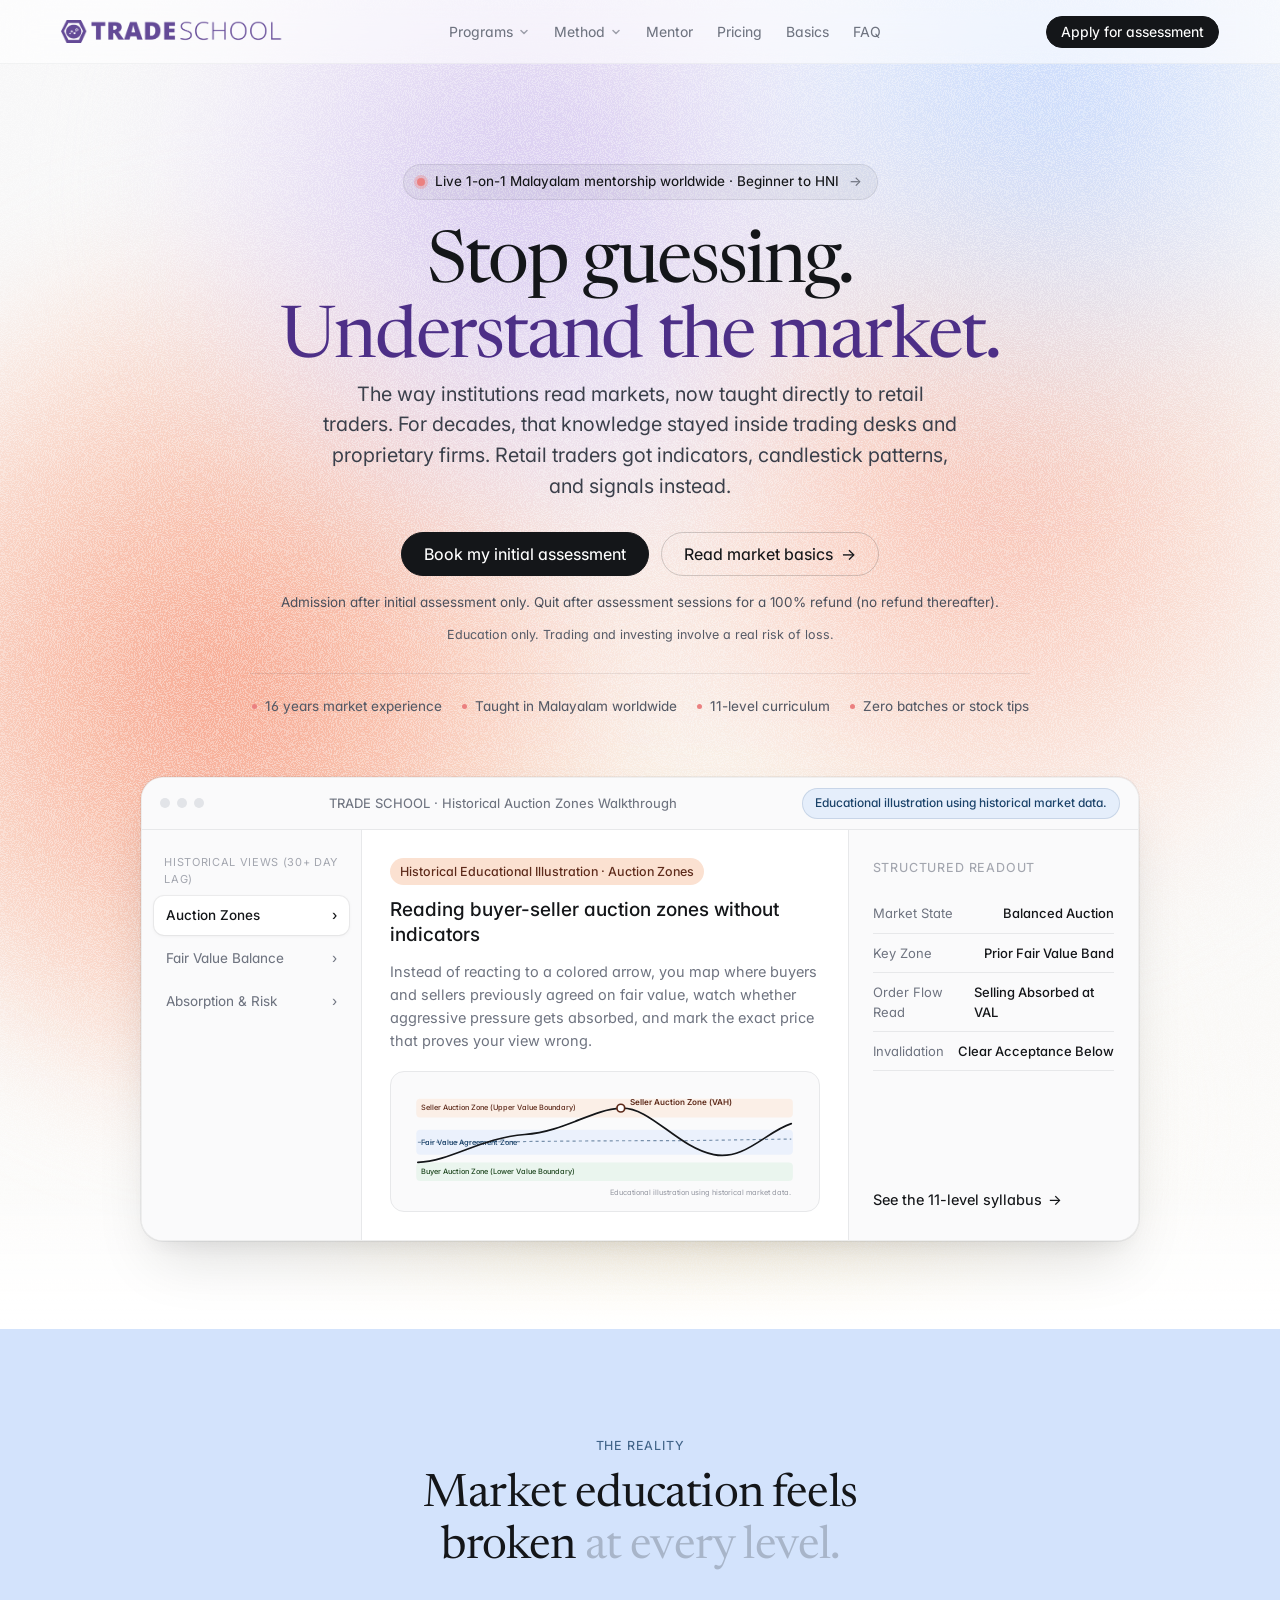
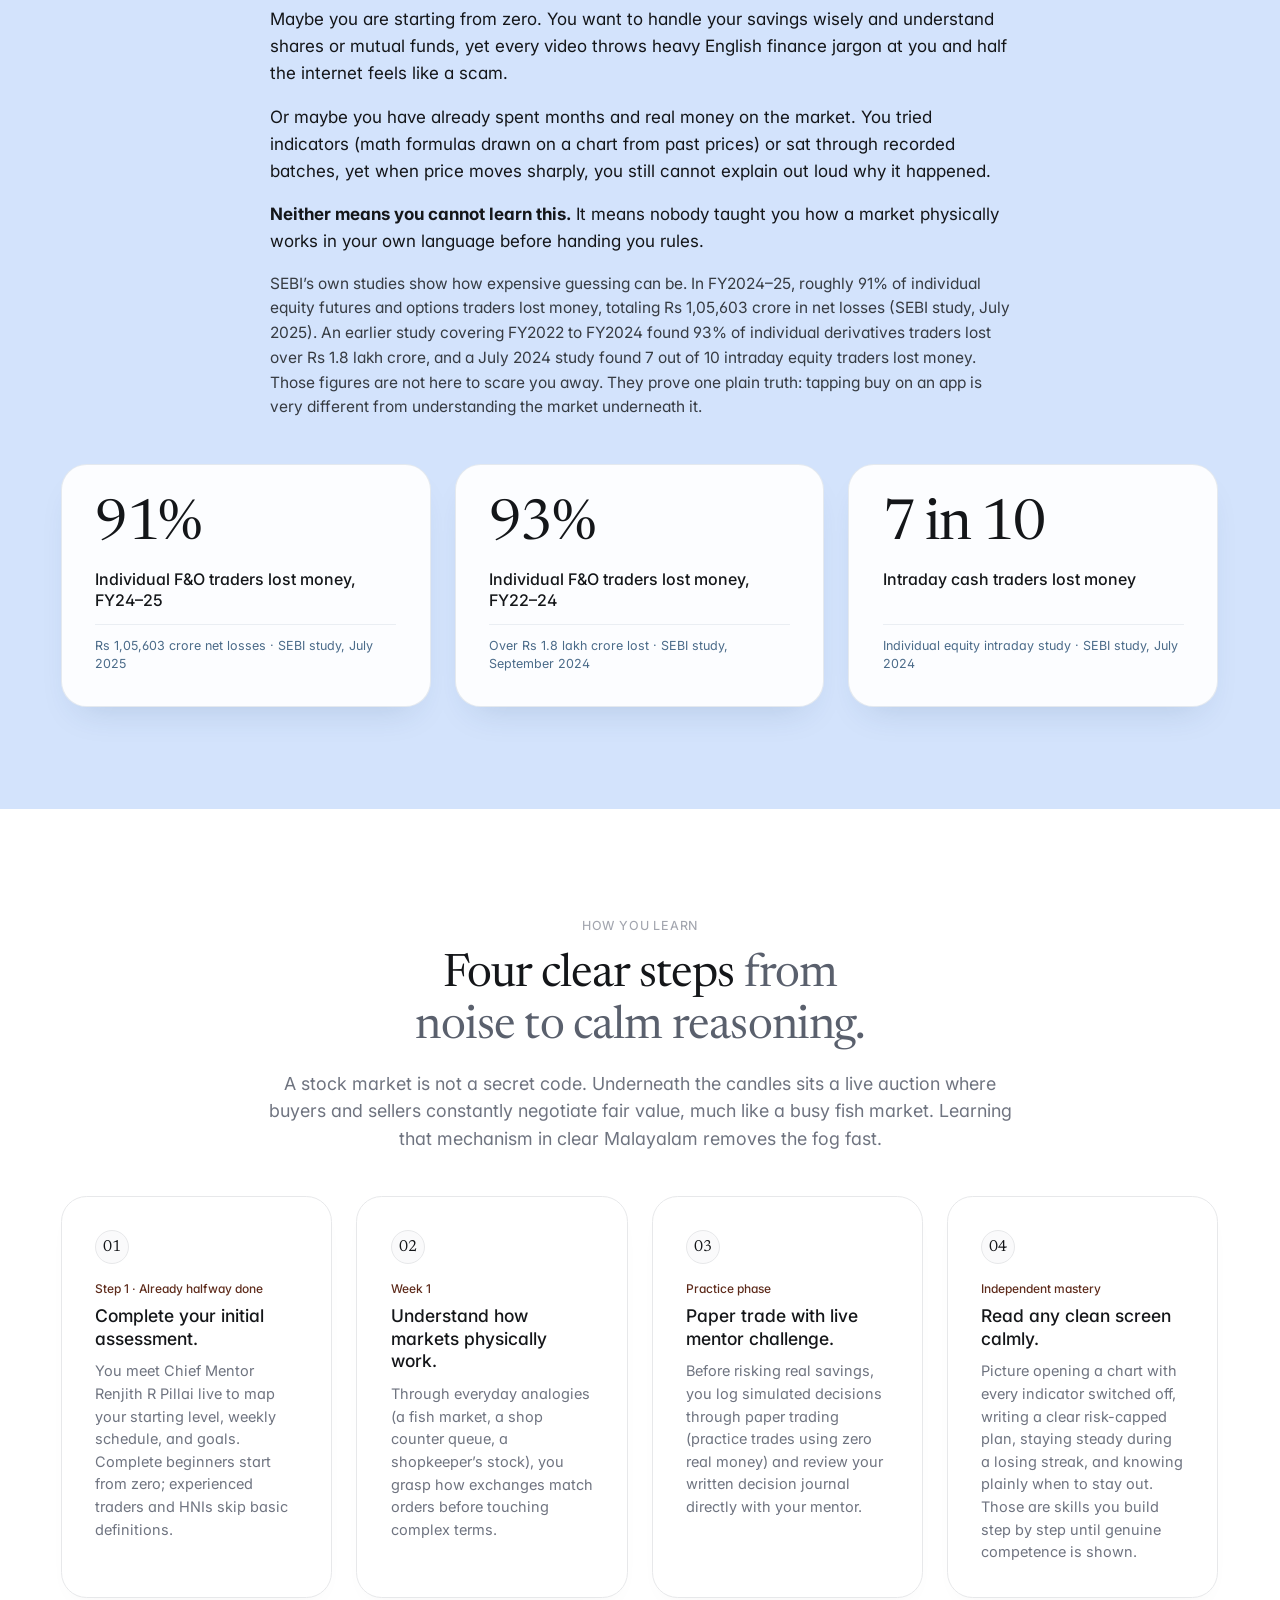
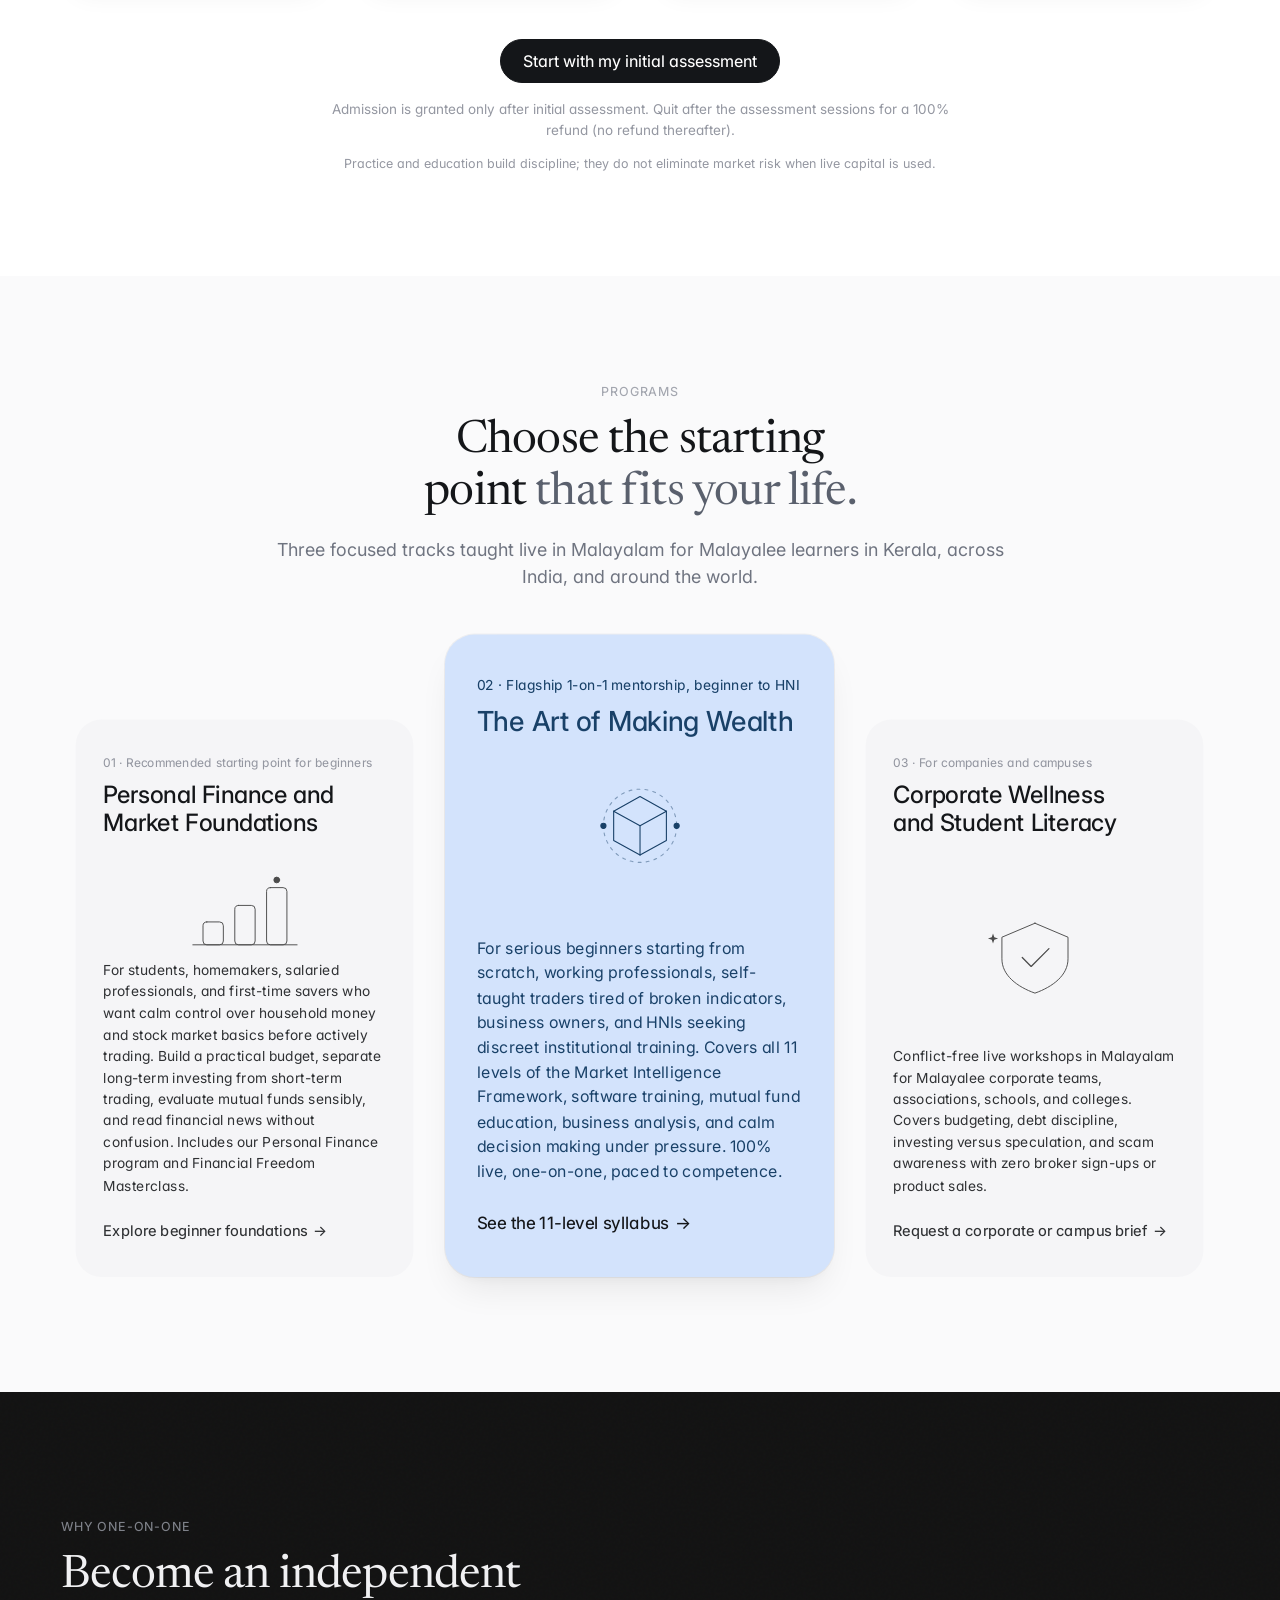
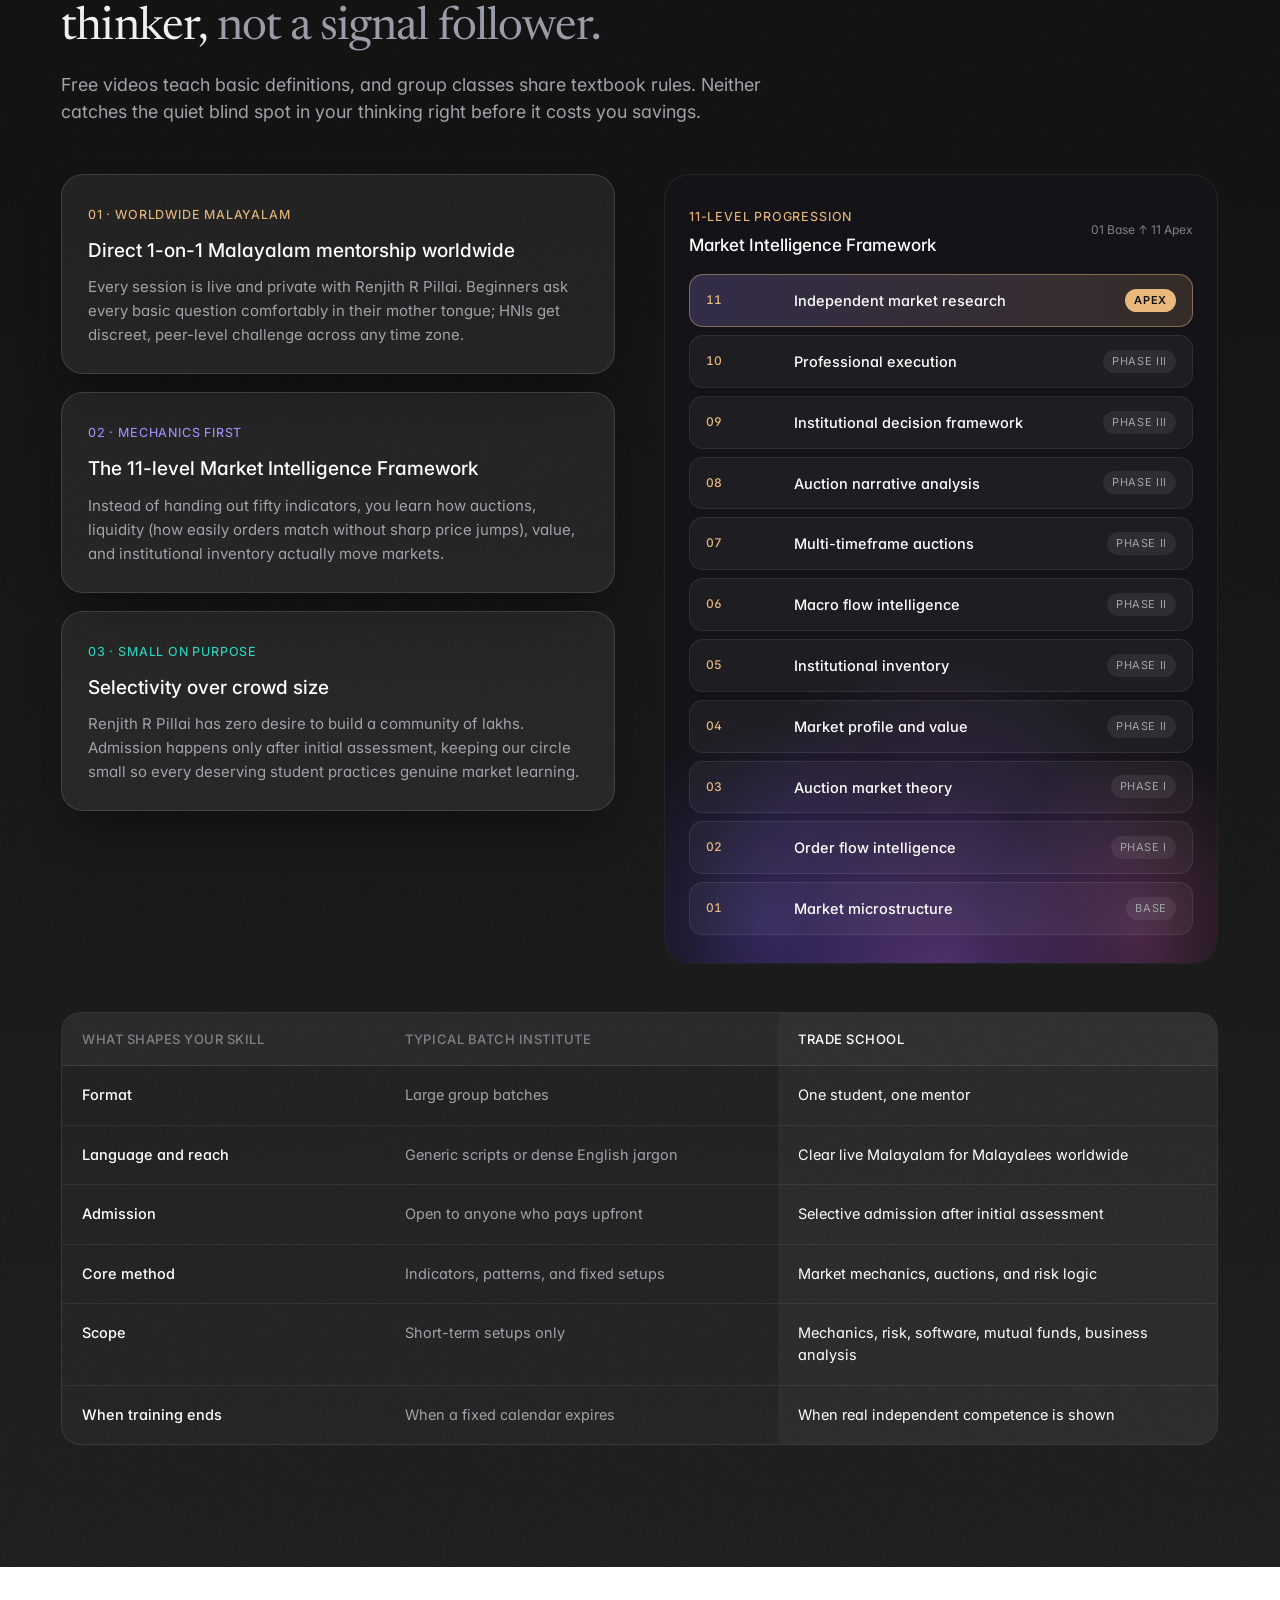
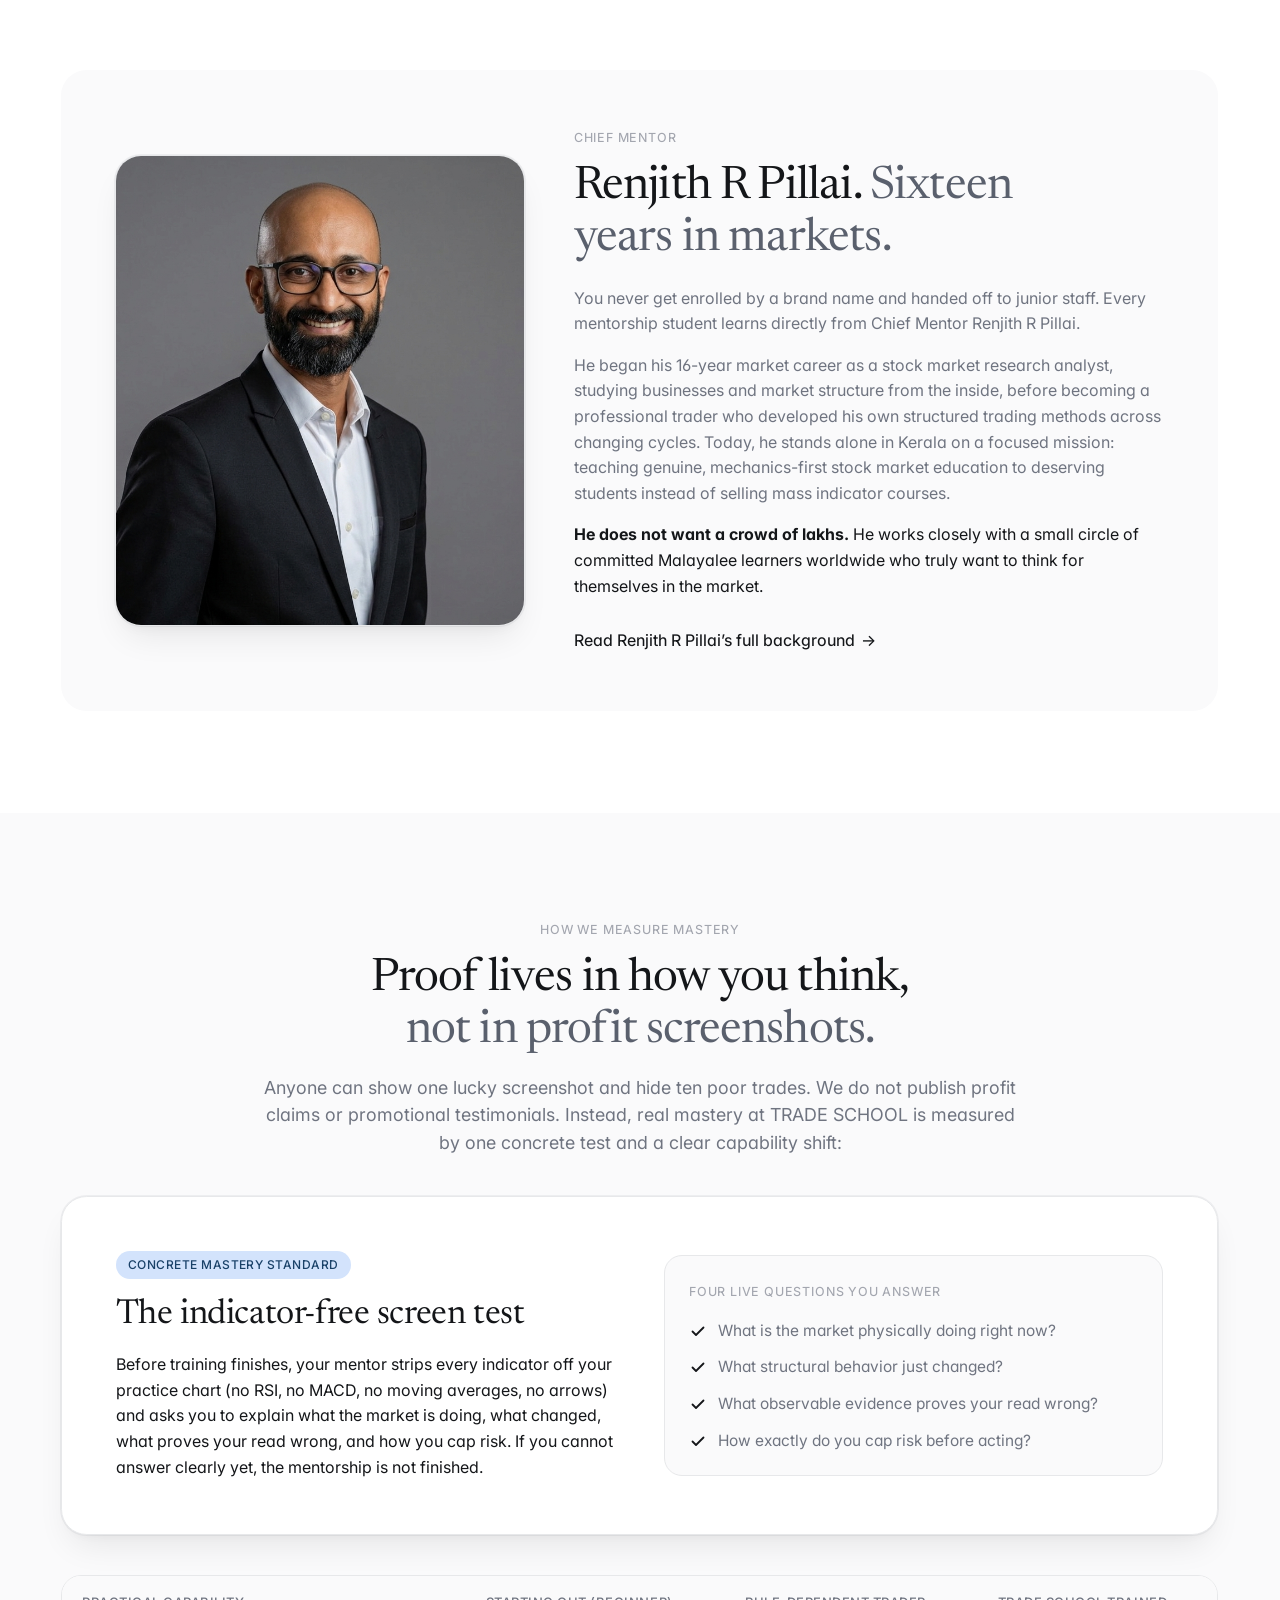
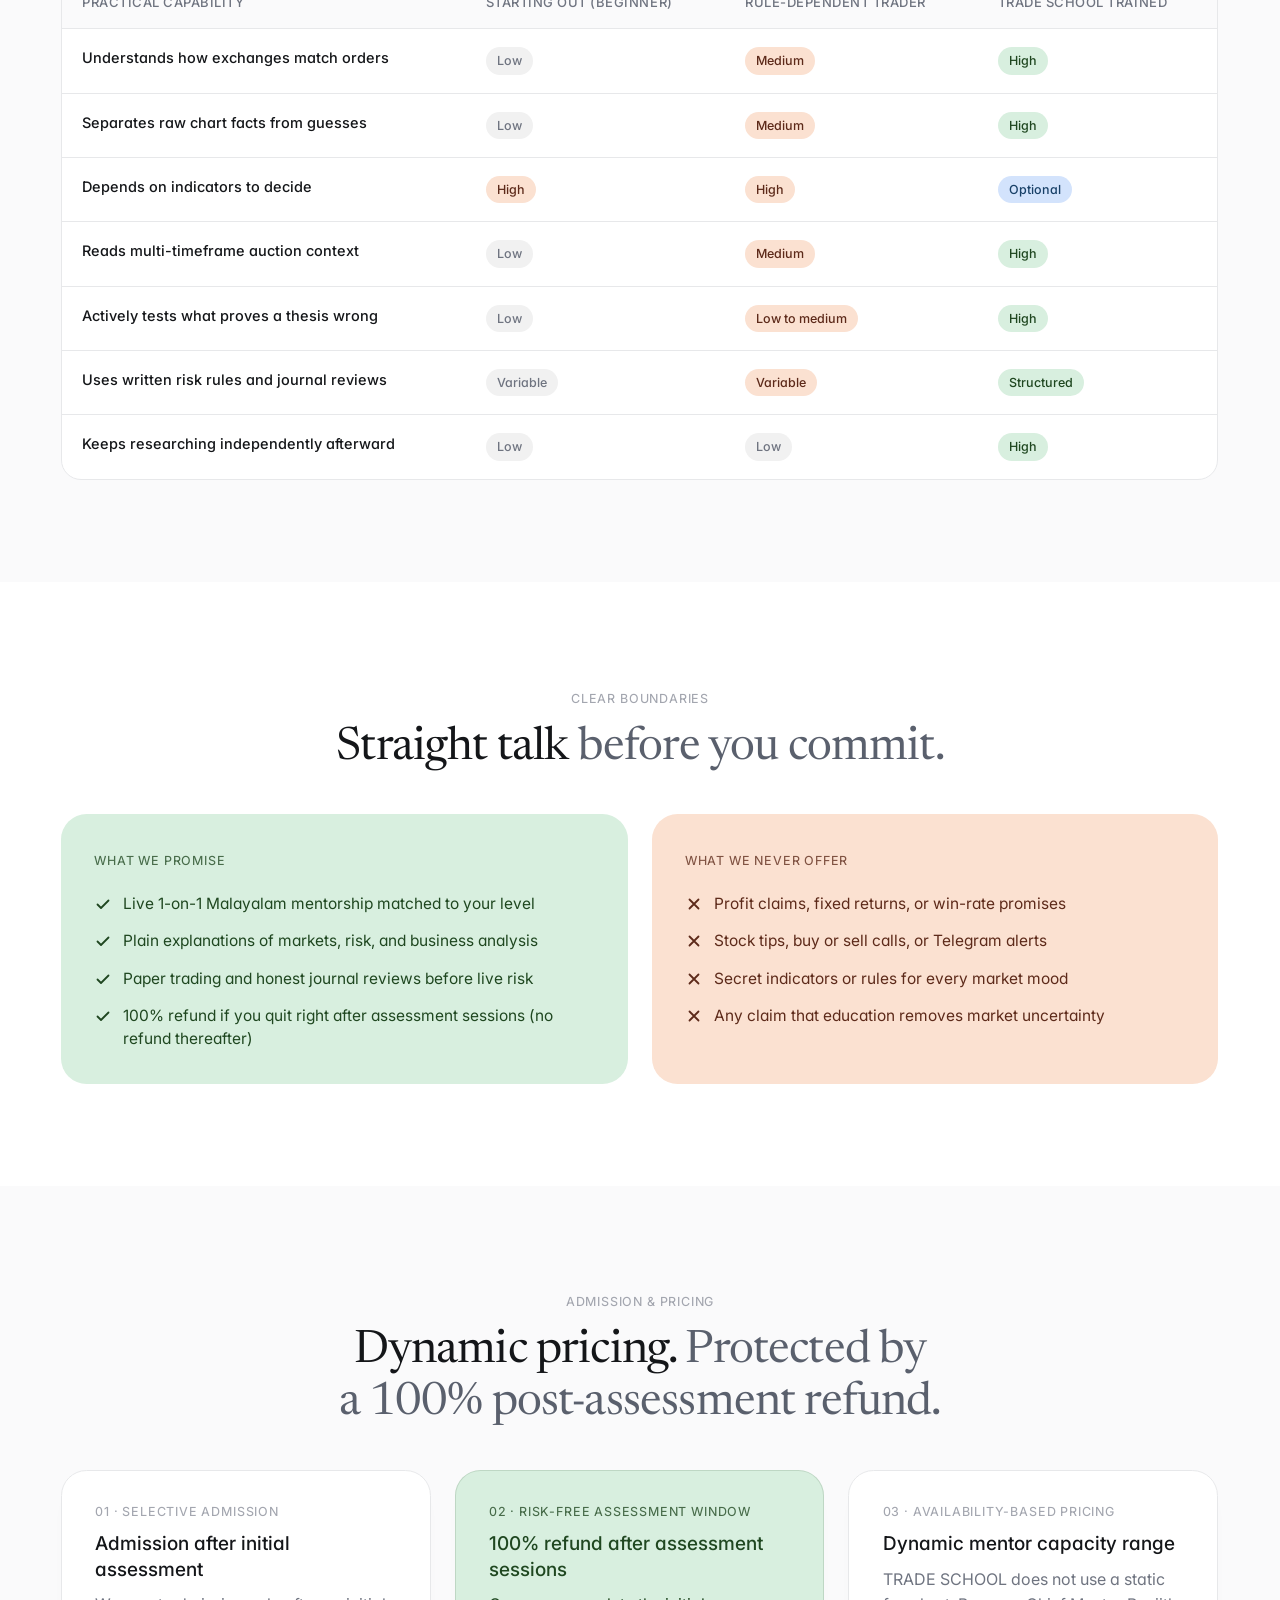
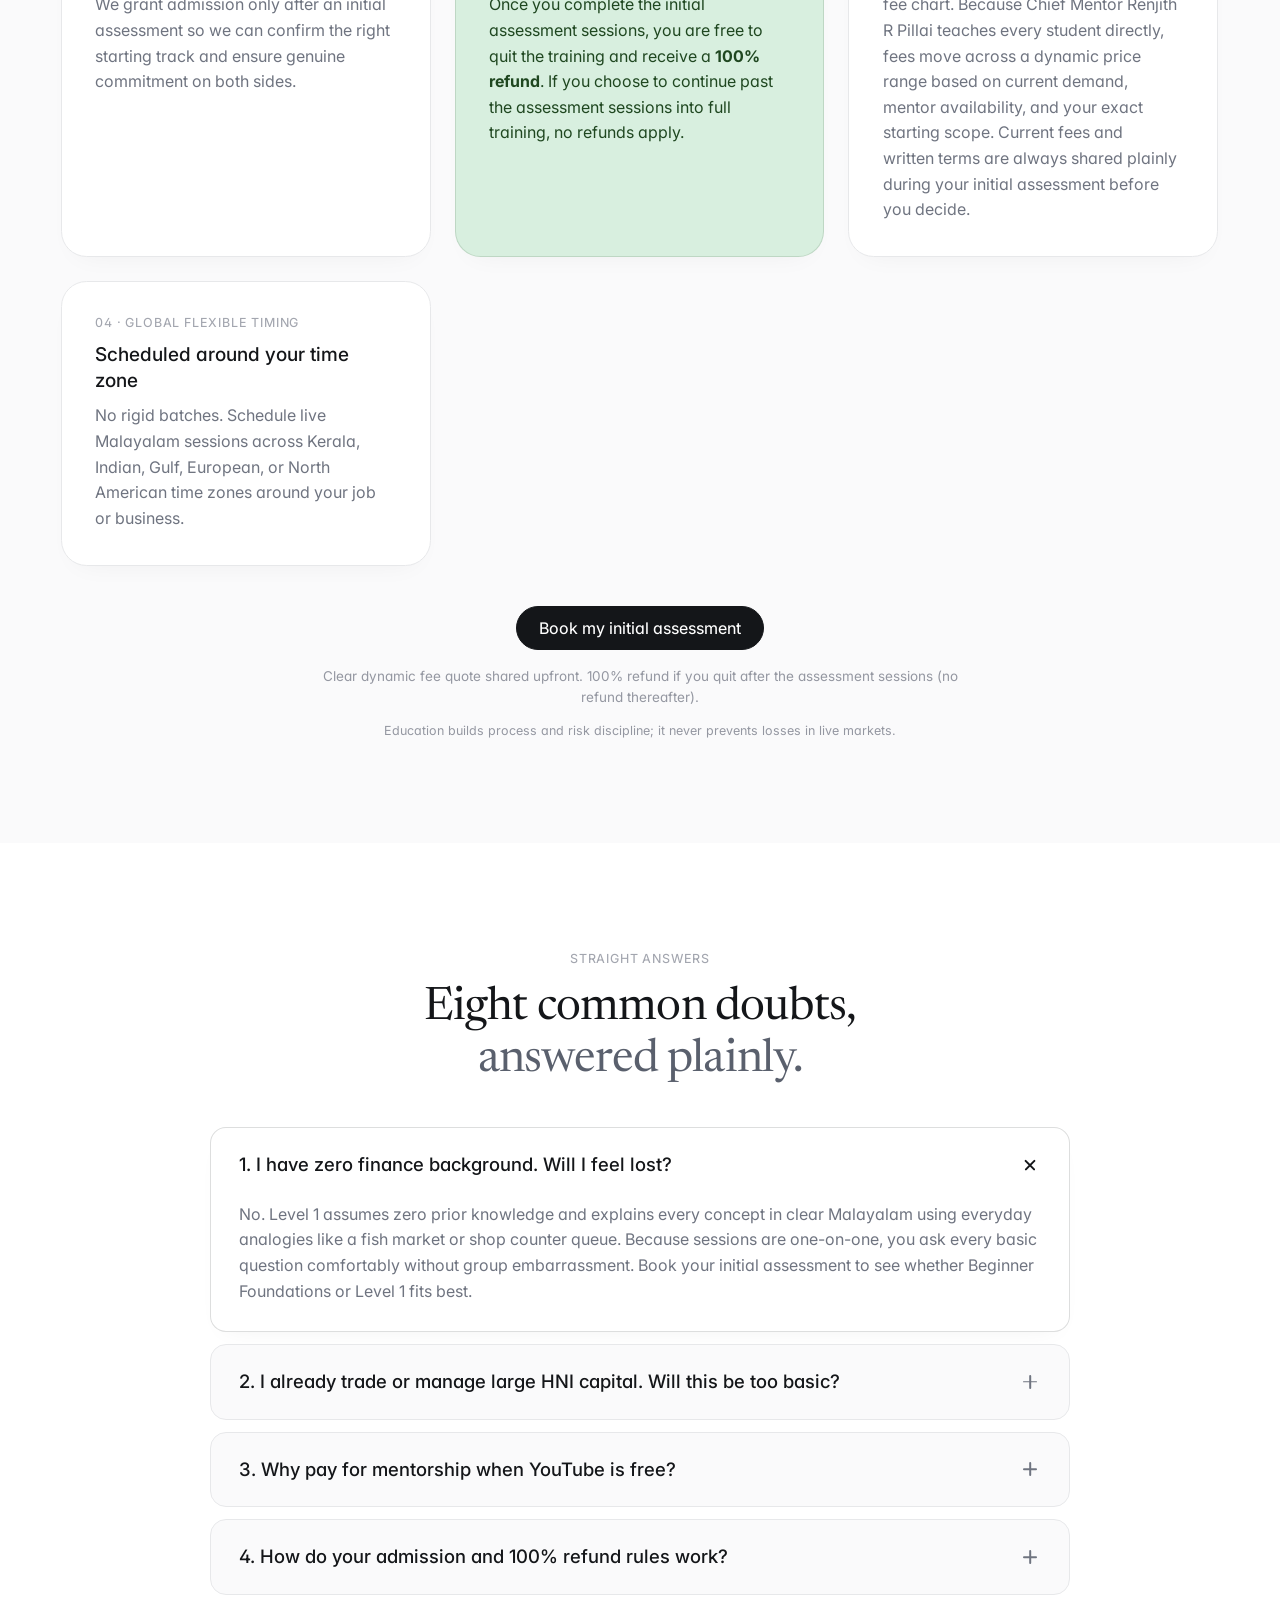
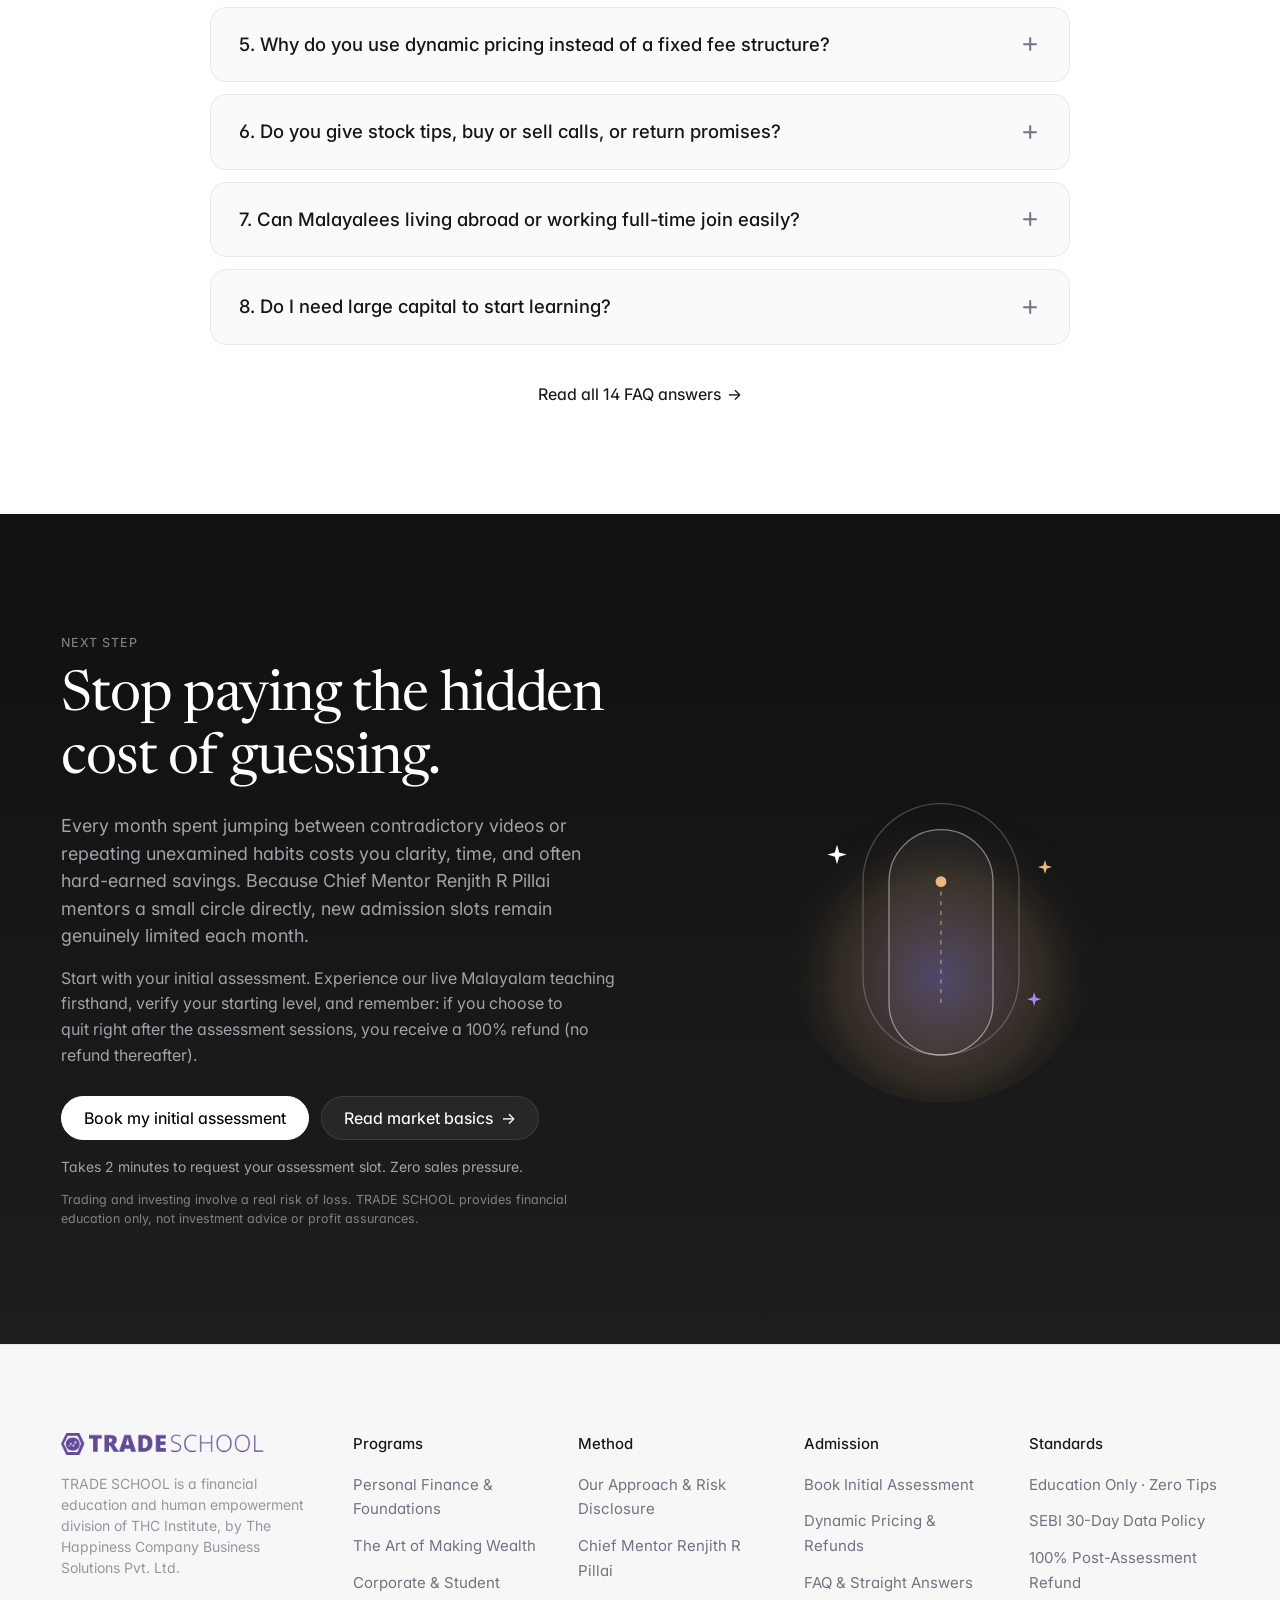
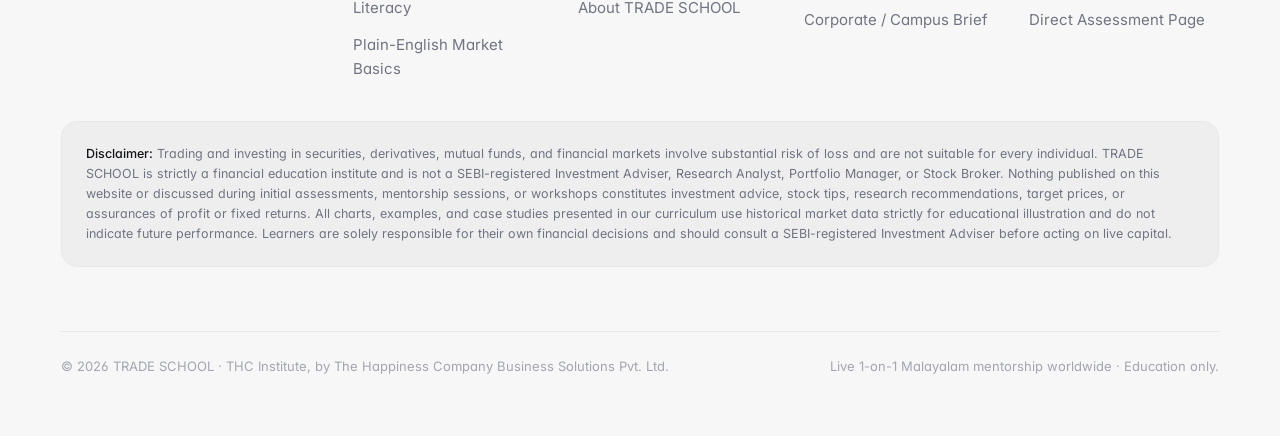
==== commit 0a2c7213: "feat: responsive intrinsic grid system, mobile-native tables, steep hero mesh, market education SVGs" ====
--- a/index.html
+++ b/index.html
@@ -5,11 +5,11 @@
   <meta charset="UTF-8">
   <meta name="viewport" content="width=device-width, initial-scale=1.0, viewport-fit=cover">
   <meta name="theme-color" content="#ffffff">
-  <title>TradeSchool Kerala | 1-on-1 Stock Market Mentorship India</title>
+  <title>TRADE SCHOOL | 1-on-1 Malayalam Stock Market Mentorship Worldwide</title>
   <meta name="description"
-    content="Learn how financial markets actually move, one-on-one, from complete beginner to HNI. Live mentorship led by a 16-year market practitioner in Kerala. Zero tips.">
+    content="Stop guessing and understand how financial markets actually move. Live 1-on-1 Malayalam mentorship worldwide with Renjith R Pillai. Beginner to HNI.">
   <link rel="icon"
-    href="data:image/svg+xml,%3Csvg xmlns='http://www.w3.org/2000/svg' viewBox='0 0 36 32'%3E%3Cpolygon points='9.6,2 26.4,2 34.2,16 26.4,30 9.6,30 1.8,16' fill='none' stroke='%23141619' stroke-width='3.1' stroke-linejoin='round'/%3E%3Ccircle cx='18' cy='16' r='9.4' fill='%23141619'/%3E%3Cpath d='M12.6 19.2L15.4 15.2L19 18.2L22.2 13.4' stroke='%23ffffff' stroke-width='1.35' stroke-linecap='round' stroke-linejoin='round' fill='none'/%3E%3Ccircle cx='12.6' cy='19.2' r='1.35' fill='%23ffffff'/%3E%3Ccircle cx='15.4' cy='15.2' r='1.85' fill='%23ffffff'/%3E%3Ccircle cx='19' cy='18.2' r='1.7' fill='%23ffffff'/%3E%3Ccircle cx='22.2' cy='13.4' r='2.55' fill='%23ffffff'/%3E%3Ccircle cx='22.2' cy='13.4' r='1.05' fill='%23141619'/%3E%3C/svg%3E">
+    href="data:image/svg+xml,%3Csvg xmlns='http://www.w3.org/2000/svg' viewBox='0 0 36 32'%3E%3Cpolygon points='9.6,2 26.4,2 34.2,16 26.4,30 9.6,30 1.8,16' fill='none' stroke='%234d2f87' stroke-width='3.1' stroke-linejoin='round'/%3E%3Ccircle cx='18' cy='16' r='9.4' fill='%234d2f87'/%3E%3Cpath d='M12.6 19.2L15.4 15.2L19 18.2L22.2 13.4' stroke='%23ffffff' stroke-width='1.35' stroke-linecap='round' stroke-linejoin='round' fill='none'/%3E%3Ccircle cx='12.6' cy='19.2' r='1.35' fill='%23ffffff'/%3E%3Ccircle cx='15.4' cy='15.2' r='1.85' fill='%23ffffff'/%3E%3Ccircle cx='19' cy='18.2' r='1.7' fill='%23ffffff'/%3E%3Ccircle cx='22.2' cy='13.4' r='2.55' fill='%23ffffff'/%3E%3Ccircle cx='22.2' cy='13.4' r='1.05' fill='%234d2f87'/%3E%3C/svg%3E">
   <link rel="preconnect" href="https://fonts.googleapis.com">
   <link rel="preconnect" href="https://fonts.gstatic.com" crossorigin>
   <link rel="stylesheet"
@@ -22,15 +22,18 @@
     "@graph": [
       {
         "@type": ["EducationalOrganization", "LocalBusiness"],
-        "name": "TradeSchool",
-        "description": "Live one-on-one financial market education from complete beginner to HNI in Kerala and online across India. Strictly financial education, zero stock tips.",
-        "areaServed": ["Kerala", "India"],
-        "address": {
-          "@type": "PostalAddress",
-          "addressLocality": "[insert Kerala city]",
-          "addressRegion": "Kerala",
-          "addressCountry": "IN"
-        }
+        "name": "TRADE SCHOOL",
+        "parentOrganization": {
+          "@type": "Organization",
+          "name": "THC Institute, by The Happiness Company Business Solutions Pvt. Ltd."
+        },
+        "founder": {
+          "@type": "Person",
+          "name": "Renjith R Pillai",
+          "jobTitle": "Chief Mentor"
+        },
+        "description": "Live 1-on-1 Malayalam stock market mentorship worldwide with Chief Mentor Renjith R Pillai. Complete beginner to HNI. Strictly financial education, zero stock tips.",
+        "areaServed": ["Kerala", "India", "Global Malayalee Community"]
       },
       {
         "@type": "FAQPage",
@@ -40,63 +43,63 @@
             "name": "I have zero finance background. Will I feel lost?",
             "acceptedAnswer": {
               "@type": "Answer",
-              "text": "No. Level 1 assumes you have never bought a share or read a chart before. Because sessions are one-on-one, your mentor explains every term with everyday analogies and moves at your pace. You can also begin with our Personal Finance track."
+              "text": "No. Level 1 assumes zero prior knowledge and explains every concept in clear Malayalam using everyday analogies like a fish market or shop counter queue. Because sessions are one-on-one, you ask every basic question comfortably without group embarrassment. Book your initial assessment to see whether Beginner Foundations or Level 1 fits best."
             }
           },
           {
             "@type": "Question",
-            "name": "I already trade actively or manage large capital. Will this be too basic?",
+            "name": "I already trade or manage large HNI capital. Will this be too basic?",
             "acceptedAnswer": {
               "@type": "Answer",
-              "text": "Not at all. Your syllabus is built around your existing level, never a fixed beginner script. Experienced traders and HNIs skip introductory terms and go straight into auction behavior, market profile, order flow, institutional inventory, macro flows, and independent research in complete privacy."
+              "text": "Not at all. There is no fixed beginner script. Experienced traders and HNIs skip basic definitions and enter directly into auction theory, market profile, order flow, institutional inventory, macro flows, and independent research in complete privacy with Renjith R Pillai. Book your initial assessment to map your exact entry level."
             }
           },
           {
             "@type": "Question",
-            "name": "Why should I pay for mentorship when YouTube is free?",
+            "name": "Why pay for mentorship when YouTube is free?",
             "acceptedAnswer": {
               "@type": "Answer",
-              "text": "Free videos are useful for basic definitions, and we respect them. What free content cannot give you is a clear sequence, accountability, or a 16-year practitioner listening to your reasoning and spotting blind spots before they cost real money."
+              "text": "Free videos are genuinely useful for basic vocabulary. What they cannot give you is a logical sequence in Malayalam, live accountability, or a 16-year practitioner spotting hidden flaws in your reasoning before they cost real money. Start with an initial assessment to feel the difference directly."
             }
           },
           {
             "@type": "Question",
-            "name": "Why do you use dynamic pricing instead of a fixed fee?",
+            "name": "How do your admission and 100% refund rules work?",
             "acceptedAnswer": {
               "@type": "Answer",
-              "text": "Because one mentor teaches every student directly without hiring junior staff, available hours shift with active student load and demand. Dynamic pricing reflects real mentor availability and your specific learning track. You always receive the exact current fee and written refund terms upfront during your free intro session before committing anything."
+              "text": "Admission is offered only after an initial assessment. Once you go through the initial assessment sessions, if you decide to quit the training, we refund 100% of your fee. Once you continue beyond the assessment sessions into regular training, no refunds apply. Everything is confirmed in writing before you start."
             }
           },
           {
             "@type": "Question",
-            "name": "Do you give stock tips, buy or sell calls, or profit guarantees?",
+            "name": "Why do you use dynamic pricing instead of a fixed fee structure?",
             "acceptedAnswer": {
               "@type": "Answer",
-              "text": "Never. TradeSchool is strictly an educational institute. We do not give tips, signals, or target prices, and we never promise profits or win rates. Trading and investing involve a real risk of loss."
+              "text": "Because Chief Mentor Renjith R Pillai teaches every learner personally without delegating to junior staff, available mentor hours shift with active student load and demand. Fees therefore follow a dynamic range confirmed clearly during your initial assessment, with zero hidden renewals afterward. Book your assessment for current figures."
             }
           },
           {
             "@type": "Question",
-            "name": "Can I learn while working a full-time job or running a business?",
+            "name": "Do you give stock tips, buy or sell calls, or return promises?",
             "acceptedAnswer": {
               "@type": "Answer",
-              "text": "Yes. Most of our students are working professionals, business owners, or college students. Because there are no rigid group batches, you schedule your live one-on-one sessions on weekday evenings or weekends around your calendar."
+              "text": "Never. TRADE SCHOOL is strictly a financial education institute, not a SEBI-registered Investment Adviser or Research Analyst. We offer zero tips, signals, or profit claims, and markets always carry a real risk of loss. Read our Approach and Risk Disclosure page for full details."
             }
           },
           {
             "@type": "Question",
-            "name": "Do I need a lot of capital to start learning?",
+            "name": "Can Malayalees living abroad or working full-time join easily?",
             "acceptedAnswer": {
               "@type": "Answer",
-              "text": "No. You do not risk any live capital while learning the framework. We use historical chart studies and paper trading first, and we also teach personal finance and mutual fund investing for smaller or long-term savings."
+              "text": "Yes. We deliver live one-on-one Malayalam mentorship worldwide across Kerala, India, the Gulf, Europe, and North America. With no rigid group batches, you schedule weekday evening or weekend hours that match your time zone and work life. Book your initial assessment to set a practical routine."
             }
           },
           {
             "@type": "Question",
-            "name": "What if I start and realize it is not right for me?",
+            "name": "Do I need large capital to start learning?",
             "acceptedAnswer": {
               "@type": "Answer",
-              "text": "First, you experience our live teaching in a free 30-minute introductory session before spending a rupee. Once enrolled, your registration is governed by our transparent written cancellation and refund terms."
+              "text": "No. You need zero live trading capital while learning. We focus on historical charts and paper trading first while you build disciplined habits, and we also teach personal budgeting and mutual fund investing for smaller savings. Read Market Basics or book your initial assessment safely."
             }
           }
         ]
@@ -108,11 +111,11 @@
 
 <body>
 
-  <!-- Global Navigation Bar -->
+  <!-- Global Steep Minimal Navigation Bar -->
   <header class="site-header">
     <div class="nav-inner">
-      <a href="index.html" class="brand-mark" aria-label="TradeSchool Home">
-        <img src="assets/tradeschool-logo.png" alt="TradeSchool" class="brand-logo" width="223" height="24">
+      <a href="index.html" class="brand-mark" aria-label="TRADE SCHOOL Home">
+        <img src="assets/tradeschool-logo.png" alt="TRADE SCHOOL" class="brand-logo" width="223" height="24">
       </a>
 
       <nav class="desktop-nav" aria-label="Primary navigation">
@@ -125,24 +128,24 @@
             </svg>
           </button>
           <div class="nav-drop-menu" role="menu">
+            <a href="personal-finance.html" class="nav-drop-item" role="menuitem">
+              <span class="nav-drop-item__title">Personal Finance &amp; Market Foundations</span>
+              <span class="nav-drop-item__sub">Recommended starting point for beginners</span>
+            </a>
             <a href="art-of-making-wealth.html" class="nav-drop-item" role="menuitem">
               <span class="nav-drop-item__title">The Art of Making Wealth</span>
               <span class="nav-drop-item__sub">Flagship 1-on-1 mentorship (11 levels, beginner to HNI)</span>
             </a>
-            <a href="personal-finance.html" class="nav-drop-item" role="menuitem">
-              <span class="nav-drop-item__title">Personal Finance &amp; Market Foundations</span>
-              <span class="nav-drop-item__sub">Recommended calm starting track for complete beginners</span>
-            </a>
             <a href="corporate-campus.html" class="nav-drop-item" role="menuitem">
               <span class="nav-drop-item__title">Corporate Wellness &amp; Student Literacy</span>
-              <span class="nav-drop-item__sub">Conflict-free workshops for workplaces, schools &amp; colleges</span>
+              <span class="nav-drop-item__sub">Conflict-free Malayalam workshops for companies &amp; campuses</span>
             </a>
           </div>
         </div>
 
         <div class="nav-dropdown">
           <button type="button" class="nav-drop-trigger" aria-expanded="false" aria-haspopup="true">
-            <span>How we teach</span>
+            <span>Method</span>
             <svg class="nav-drop-caret" viewBox="0 0 12 12" fill="none" stroke="currentColor" stroke-width="1.5"
               stroke-linecap="round" stroke-linejoin="round" aria-hidden="true">
               <path d="M3 4.5L6 7.5L9 4.5" />
@@ -150,28 +153,24 @@
           </button>
           <div class="nav-drop-menu" role="menu">
             <a href="approach-risk.html" class="nav-drop-item" role="menuitem">
-              <span class="nav-drop-item__title">Our approach &amp; risk disclosure</span>
-              <span class="nav-drop-item__sub">Education-only boundaries &amp; 30-day historical data policy</span>
+              <span class="nav-drop-item__title">Our Approach &amp; Risk Disclosure</span>
+              <span class="nav-drop-item__sub">Education-only boundaries &amp; SEBI 30-day data lag</span>
             </a>
             <a href="about.html" class="nav-drop-item" role="menuitem">
-              <span class="nav-drop-item__title">About TradeSchool</span>
-              <span class="nav-drop-item__sub">Why we stay deliberately small and 1-on-1</span>
+              <span class="nav-drop-item__title">About TRADE SCHOOL</span>
+              <span class="nav-drop-item__sub">THC Institute &middot; Small on purpose, built for real thinking</span>
             </a>
-            <a href="learner-stories.html" class="nav-drop-item" role="menuitem">
-              <span class="nav-drop-item__title">Learner stories</span>
-              <span class="nav-drop-item__sub">Five starting points, one shift from confusion to clarity</span>
-            </a>
-          </div>
-        </div>
-
-        <a href="mentor.html">Meet your mentor</a>
-        <a href="pricing.html">Pricing and availability</a>
-        <a href="market-basics.html">Market basics</a>
+          </div>
+        </div>
+
+        <a href="mentor.html">Mentor</a>
+        <a href="pricing.html">Pricing</a>
+        <a href="market-basics.html">Basics</a>
         <a href="faq.html">FAQ</a>
       </nav>
 
       <div class="nav-actions">
-        <a href="intro-session.html" class="btn btn--primary btn--sm">Book a free intro session</a>
+        <a href="intro-session.html" class="btn btn--primary btn--sm">Apply for assessment</a>
         <button id="mobile-menu-btn" class="mobile-menu-btn" aria-label="Open navigation menu" aria-expanded="false"
           aria-controls="mobile-drawer">
           <svg width="20" height="20" viewBox="0 0 20 20" fill="none" stroke="currentColor" stroke-width="1.6"
@@ -188,7 +187,7 @@
     <div>
       <div class="mobile-drawer__top">
         <a href="index.html" class="brand-mark">
-          <img src="assets/tradeschool-logo.png" alt="TradeSchool" class="brand-logo" width="223" height="24">
+          <img src="assets/tradeschool-logo.png" alt="TRADE SCHOOL" class="brand-logo" width="223" height="24">
         </a>
         <button id="mobile-close-btn" class="mobile-menu-btn" style="display:inline-flex" aria-label="Close menu">
           <svg width="20" height="20" viewBox="0 0 20 20" fill="none" stroke="currentColor" stroke-width="1.6"
@@ -200,82 +199,87 @@
       <div class="mobile-drawer__links">
         <a href="art-of-making-wealth.html">Programs</a>
         <div class="mobile-drawer__sub">
-          <a href="art-of-making-wealth.html">The Art of Making Wealth (1-on-1 Flagship)</a>
           <a href="personal-finance.html">Personal Finance &amp; Market Foundations</a>
+          <a href="art-of-making-wealth.html">The Art of Making Wealth (11-Level Flagship)</a>
           <a href="corporate-campus.html">Corporate Wellness &amp; Student Literacy</a>
         </div>
-        <a href="approach-risk.html">How we teach</a>
+        <a href="approach-risk.html">Method</a>
         <div class="mobile-drawer__sub">
-          <a href="approach-risk.html">Our approach &amp; risk disclosure</a>
-          <a href="about.html">About TradeSchool</a>
-          <a href="learner-stories.html">Learner stories</a>
-        </div>
-        <a href="mentor.html">Meet your mentor</a>
-        <a href="pricing.html">Pricing and availability</a>
-        <a href="market-basics.html">Market basics</a>
+          <a href="approach-risk.html">Our Approach &amp; Risk Disclosure</a>
+          <a href="about.html">About TRADE SCHOOL</a>
+        </div>
+        <a href="mentor.html">Mentor</a>
+        <a href="pricing.html">Pricing</a>
+        <a href="market-basics.html">Basics</a>
         <a href="faq.html">FAQ</a>
       </div>
     </div>
     <div class="mobile-drawer__footer">
-      <a href="intro-session.html" class="btn btn--primary">Book a free intro session</a>
-      <span class="t-caption">Live 1-on-1 mentorship &middot; Kerala &amp; Online across India</span>
+      <a href="intro-session.html" class="btn btn--primary">Apply for assessment</a>
+      <span class="t-caption">Live 1-on-1 Malayalam mentorship worldwide &middot; Beginner to HNI</span>
     </div>
   </nav>
 
   <main>
     <!-- ================================================================
-         1. HERO -- Steep Grainy Pastel Field + Historical Auction Chart Window
+         1. HERO -- Steep Minimalist Frame + Historical Auction Chart Window
          ================================================================ -->
-    <section class="hero-steep">
-      <div class="hero-steep__bg" aria-hidden="true"></div>
-      <div class="grain-overlay" aria-hidden="true"></div>
-
-      <div class="hero-steep__stage" style="min-height:auto;padding-bottom:36px;">
-        <div class="hero-steep__center" style="max-width:860px;">
+    <section class="hero-steep hero-steep--home">
+      <div class="hero-steep__bg hero-steep__bg--rich" data-hero-scrub aria-hidden="true">
+        <span class="hero-orb hero-orb--coral"></span>
+        <span class="hero-orb hero-orb--rose"></span>
+        <span class="hero-orb hero-orb--lavender"></span>
+        <span class="hero-orb hero-orb--periwinkle"></span>
+        <span class="hero-orb hero-orb--champagne"></span>
+      </div>
+      <div class="grain-overlay grain-overlay--steep" aria-hidden="true"></div>
+      <div class="hero-steep__fade-bottom" aria-hidden="true"></div>
+
+      <div class="hero-steep__stage" style="min-height:auto;padding-top:36px;padding-bottom:32px;">
+        <div class="hero-steep__center" style="max-width:780px;">
           <a href="intro-session.html" class="announcement-pill">
             <span class="announcement-pill__dot" aria-hidden="true"></span>
-            <span>Kerala &amp; Online across India &middot; 100% live 1-on-1 mentorship</span>
+            <span class="eb-full">Live 1-on-1 Malayalam mentorship worldwide &middot; Beginner to HNI</span>
+            <span class="eb-short">1-on-1 Malayalam &middot; Beginner to HNI</span>
             <span class="announcement-pill__arrow" aria-hidden="true">&rarr;</span>
           </a>
 
-          <h1 class="t-hero--editorial" data-word-reveal>
-            Learn how financial markets actually move, <span class="t-muted-tone">one-on-one, from your exact starting level.</span>
+          <h1 class="t-hero-sharp" data-word-reveal>
+            Stop guessing. <span class="t-muted-tone">Understand the market.</span>
           </h1>
 
-          <p class="t-hero-support mt-24" style="max-width:720px;">
-            Most stock market courses either drown you in complicated charts or hand you fixed buy and sell rules that break when markets shift. At TradeSchool, you work one-on-one in live sessions with a mentor who brings 16 years of real market experience, starting calmly from your current level. You learn how buyers and sellers actually move prices, how to manage risk before risking money, and how to make calm decisions on your own.
+          <p class="t-hero-support mt-24" style="max-width:640px;">
+            The way institutions read markets, now taught directly to retail traders. For decades, that knowledge stayed inside trading desks and proprietary firms. Retail traders got indicators, candlestick patterns, and signals instead.
           </p>
 
-          <!-- Proof strip [compliance review] -->
-          <div class="proof-strip" aria-label="TradeSchool key facts">
-            <span class="proof-strip__item"><span class="proof-strip__dot" aria-hidden="true"></span>16 years of mentor market experience</span>
-            <span class="proof-strip__item"><span class="proof-strip__dot" aria-hidden="true"></span>11-level Market Intelligence Framework</span>
-            <span class="proof-strip__item"><span class="proof-strip__dot" aria-hidden="true"></span>100% live one-on-one mentorship (never group batches)</span>
-            <span class="proof-strip__item"><span class="proof-strip__dot" aria-hidden="true"></span>Education only: zero stock tips, zero return promises</span>
-          </div>
-
           <div class="btn-row">
-            <a href="intro-session.html" class="btn btn--primary">Book my free 30-minute intro session</a>
-            <a href="market-basics.html" class="btn btn--ghost">New to markets? Read the Plain-English Market Basics Guide <span class="arrow" aria-hidden="true">&rarr;</span></a>
+            <a href="intro-session.html" class="btn btn--primary">Book my initial assessment</a>
+            <a href="market-basics.html" class="btn btn--ghost">Read market basics <span class="arrow" aria-hidden="true">&rarr;</span></a>
           </div>
 
           <p class="hero-steep__reassurance">
-            Free 30-minute live conversation with your mentor. No sales pressure and no finance background needed.
+            Admission after initial assessment only. Quit after assessment sessions for a 100% refund (no refund thereafter).
           </p>
-          <!-- [compliance review] -->
           <p class="risk-note">
-            Trading and investing involve a real risk of loss. TradeSchool provides financial education only, not investment advice or stock tips.
+            Education only. Trading and investing involve a real risk of loss.
           </p>
-        </div>
-      </div>
-
-      <!-- Visual: Clean annotated historical price chart showing buyer-seller auction zones -->
+
+          <div class="trust-strip-minimal" aria-label="TRADE SCHOOL highlights">
+            <span class="trust-strip-minimal__item"><span class="trust-strip-minimal__dot" aria-hidden="true"></span>16 years market experience</span>
+            <span class="trust-strip-minimal__item"><span class="trust-strip-minimal__dot" aria-hidden="true"></span>Taught in Malayalam worldwide</span>
+            <span class="trust-strip-minimal__item"><span class="trust-strip-minimal__dot" aria-hidden="true"></span>11-level curriculum</span>
+            <span class="trust-strip-minimal__item"><span class="trust-strip-minimal__dot" aria-hidden="true"></span>Zero batches or stock tips</span>
+          </div>
+        </div>
+      </div>
+
+      <!-- Visual: Clean Light-Mode Historical Auction Chart Card -->
       <div class="hero-window-wrap reveal">
         <div class="steep-app-window" role="region"
-          aria-label="Clean historical market chart illustrating auction zones for educational purposes.">
+          aria-label="Clean historical market chart illustrating buyer and seller auction zones for educational purposes.">
           <div class="app-window__chrome">
             <div class="window-dots" aria-hidden="true"><span></span><span></span><span></span></div>
-            <div class="app-window__title">TradeSchool &middot; Clean Historical Auction Zones Walkthrough</div>
+            <div class="app-window__title">TRADE SCHOOL &middot; Historical Auction Zones Walkthrough</div>
             <div class="chart-edu-label">Educational illustration using historical market data.</div>
           </div>
 
@@ -306,11 +310,9 @@
                 </p>
               </div>
 
-              <!-- Annotated Historical Auction Zones SVG Chart -->
               <div style="margin-top:18px;background:#fafafb;border:1px solid var(--color-rule);border-radius:14px;padding:16px 16px 12px;">
                 <svg viewBox="0 0 510 144" width="100%" height="144" fill="none" role="img"
-                  aria-label="Clean historical market chart illustrating auction zones for educational purposes.">
-                  <!-- Shaded Seller & Buyer Auction Zones -->
+                  aria-label="Clean historical market chart illustrating buyer and seller auction zones for educational purposes.">
                   <rect x="12" y="14" width="486" height="24" rx="5" fill="#fbe1d1" fill-opacity="0.48" />
                   <text x="18" y="29" fill="#5d2a1a" font-family="Inter,sans-serif" font-size="9.5" font-weight="500">Seller Auction Zone (Upper Value Boundary)</text>
                   <rect x="12" y="54" width="486" height="32" rx="5" fill="#d3e3fc" fill-opacity="0.38" />
@@ -318,19 +320,16 @@
                   <rect x="12" y="96" width="486" height="24" rx="5" fill="#d8efdf" fill-opacity="0.48" />
                   <text x="18" y="111" fill="#1f4720" font-family="Inter,sans-serif" font-size="9.5" font-weight="500">Buyer Auction Zone (Lower Value Boundary)</text>
 
-                  <!-- Fair Value Line -->
                   <path id="app-chart-b" d="M14 70 C 110 70, 210 68, 320 68 C 402 68, 456 66, 496 66"
                     stroke="#194168" stroke-opacity="0.55" stroke-width="1.5" stroke-dasharray="4 4" />
-                  <!-- Historical Price Path -->
                   <path id="app-chart-a" class="svg-draw"
                     d="M14 96 C 58 94, 96 64, 152 60 C 204 56, 238 28, 276 26 C 314 24, 348 76, 396 86 C 436 94, 464 56, 496 46"
                     stroke="#141619" stroke-width="2.2" stroke-linecap="round" />
-                  <!-- Key Zone Marker -->
                   <circle id="app-chart-dot" cx="276" cy="26" r="5" fill="#ffffff" stroke="#5d2a1a" stroke-width="2.2" />
                   <text id="app-chart-tag" x="288" y="22" fill="#5d2a1a" font-family="Inter,sans-serif" font-size="10.5"
                     font-weight="600">Seller Auction Zone (VAH)</text>
                   <text x="496" y="138" text-anchor="end" fill="#9497a1" font-family="Inter,sans-serif" font-size="9.5">
-                    Educational illustration using historical market data (30+ day lag). Zero live prices.
+                    Educational illustration using historical market data.
                   </text>
                 </svg>
               </div>
@@ -354,264 +353,214 @@
     </section>
 
     <!-- ================================================================
-         2. PROBLEM & SEBI REALITY -- Powder-Blue Proof Band (#D3E3FC)
+         2. RECOGNITION -- Powder-Blue Proof Band + 3 Crisp SEBI Metric Cards
          ================================================================ -->
-    <section class="section--proof proof-band" aria-label="Market education reality and SEBI studies">
+    <section class="section section--proof" aria-label="The reality and SEBI studies">
       <div class="wrap">
-        <div class="proof-panel is-active reveal">
-          <div class="proof-quote-col">
-            <span class="t-eyebrow" style="color:var(--color-navy);opacity:0.75;">The Starting Reality</span>
-            <h2 class="t-chapter--mid mt-12" data-scroll-words>Wherever you are starting from, market education usually feels broken</h2>
-            <p class="t-body mt-24" style="color:var(--color-ink);">
-              Maybe you are starting from zero. You want to understand how shares and mutual funds work so you can make smarter choices with your savings, yet every online video assumes you already know finance jargon and half the internet sounds like a scam.
-            </p>
-            <p class="t-body mt-16" style="color:var(--color-ink);">
-              Or maybe you have already spent time and real money in the market. You watched hours of tutorials, tried indicators (math formulas drawn on a chart from past prices), or sat through a recorded group course. Still, when a price moves sharply, you cannot explain out loud why it happened.
-            </p>
-            <p class="t-body mt-16" style="color:var(--color-ink);">
-              <strong>Neither situation means you cannot learn this.</strong> It simply means nobody taught you how a market physically works from the ground up.
-            </p>
-            <!-- [compliance review] -->
-            <p class="t-body mt-16" style="color:rgba(20,22,25,0.82);font-size:15px;">
-              SEBI's own studies show how steep the cost of guessing can be. In FY2024-25, roughly 91% of individual traders in equity futures and options lost money, totaling Rs 1,05,603 crore in net losses (SEBI study, July 2025). An earlier SEBI study covering FY2022 to FY2024 found 93% of individual derivatives traders lost over Rs 1.8 lakh crore, and a separate July 2024 study found 7 out of 10 intraday cash traders lost money. Those numbers are not here to scare you away from markets. They show one plain reality: knowing how to click buy on an app is very different from understanding the market underneath it.
-            </p>
-          </div>
-
-          <!-- Visual: Three large, clean typography callouts with SEBI study dates directly underneath -->
-          <div class="proof-visual-card" role="img"
-            aria-label="Typography graphic citing SEBI studies from July 2024, September 2024, and July 2025 on individual trader losses in India.">
-            <span class="t-eyebrow" style="color:var(--color-navy);opacity:0.72;">Published SEBI Research &middot; India</span>
-
-            <div style="margin-top:20px;display:flex;flex-direction:column;gap:20px;">
-              <div style="display:flex;align-items:center;justify-content:space-between;gap:18px;padding-bottom:20px;border-bottom:1px solid rgba(25,65,104,0.12);">
-                <div>
-                  <div class="proof-stat-big" style="margin-bottom:4px;" data-count-to="91" data-count-suffix="%">91%</div>
-                  <div style="font-size:15px;font-weight:500;color:var(--color-ink);">FY2024-25 F&amp;O individual traders lost money</div>
-                  <div style="font-size:12.5px;color:rgba(20,22,25,0.65);margin-top:3px;">Rs 1,05,603 crore net losses &middot; SEBI study, July 2025</div>
-                </div>
-                <svg width="64" height="64" viewBox="0 0 64 64" fill="none" style="flex-shrink:0;" aria-hidden="true">
-                  <circle cx="32" cy="32" r="25" stroke="rgba(25,65,104,0.14)" stroke-width="5" />
-                  <circle cx="32" cy="32" r="25" stroke="#5d2a1a" stroke-width="5" stroke-dasharray="143 157"
-                    stroke-linecap="round" transform="rotate(-90 32 32)" />
-                </svg>
-              </div>
-
-              <div class="proof-stat-row" style="margin-top:0;padding-top:0;border-top:none;">
-                <div>
-                  <span class="proof-stat-mini__num" style="font-size:44px;" data-count-to="93" data-count-suffix="%">93%</span>
-                  <span class="proof-stat-mini__label" style="color:var(--color-ink);font-weight:500;">FY2022 to FY2024 F&amp;O</span>
-                  <span class="proof-stat-mini__label">Over Rs 1.8 lakh crore lost &middot; SEBI study, September 2024</span>
-                </div>
-                <div>
-                  <span class="proof-stat-mini__num" style="font-size:44px;">7 in 10</span>
-                  <span class="proof-stat-mini__label" style="color:var(--color-ink);font-weight:500;">Intraday equity</span>
-                  <span class="proof-stat-mini__label">Individual cash traders lost money &middot; SEBI study, July 2024</span>
-                </div>
-              </div>
-            </div>
-
-            <p class="mt-24" style="font-size:12px;color:rgba(20,22,25,0.62);border-top:1px solid rgba(25,65,104,0.1);padding-top:14px;">
-              Cited strictly for educational context: SEBI studies published July 2024, September 2024, and July 2025.
-            </p>
-          </div>
+        <div class="prose-narrow reveal" style="text-align:center;">
+          <span class="t-eyebrow" style="color:var(--color-navy);opacity:0.78;">The reality</span>
+          <h2 class="t-chapter--mid mt-12" data-scroll-words>Market education feels broken at every level.</h2>
+        </div>
+
+        <div class="prose-narrow mt-32 reveal" style="display:flex;flex-direction:column;gap:16px;">
+          <p class="t-body" style="color:var(--color-ink);font-size:17px;">
+            Maybe you are starting from zero. You want to handle your savings wisely and understand shares or mutual funds, yet every video throws heavy English finance jargon at you and half the internet feels like a scam.
+          </p>
+          <p class="t-body" style="color:var(--color-ink);font-size:17px;">
+            Or maybe you have already spent months and real money on the market. You tried indicators (math formulas drawn on a chart from past prices) or sat through recorded batches, yet when price moves sharply, you still cannot explain out loud why it happened.
+          </p>
+          <p class="t-body" style="color:var(--color-ink);font-size:17px;">
+            <strong>Neither means you cannot learn this.</strong> It means nobody taught you how a market physically works in your own language before handing you rules.
+          </p>
+          <p class="t-body" style="color:rgba(20,22,25,0.82);font-size:15.5px;">
+            SEBI&rsquo;s own studies show how expensive guessing can be. In FY2024&ndash;25, roughly 91% of individual equity futures and options traders lost money, totaling Rs 1,05,603 crore in net losses (SEBI study, July 2025). An earlier study covering FY2022 to FY2024 found 93% of individual derivatives traders lost over Rs 1.8 lakh crore, and a July 2024 study found 7 out of 10 intraday equity traders lost money. Those figures are not here to scare you away. They prove one plain truth: tapping buy on an app is very different from understanding the market underneath it.
+          </p>
+        </div>
+
+        <!-- Three Crisp Steep-Style SEBI Metric Cards in a Single Row -->
+        <div class="sebi-metrics-grid reveal" role="region"
+          aria-label="Metric cards citing SEBI studies from July 2024, September 2024, and July 2025 on individual trader losses in India.">
+          <article class="sebi-metric-card">
+            <div>
+              <div class="sebi-metric-card__num" data-count-to="91" data-count-suffix="%">91%</div>
+              <div class="sebi-metric-card__label">Individual F&amp;O traders lost money, FY24&ndash;25</div>
+            </div>
+            <div class="sebi-metric-card__cite">Rs 1,05,603 crore net losses &middot; SEBI study, July 2025</div>
+          </article>
+
+          <article class="sebi-metric-card">
+            <div>
+              <div class="sebi-metric-card__num" data-count-to="93" data-count-suffix="%">93%</div>
+              <div class="sebi-metric-card__label">Individual F&amp;O traders lost money, FY22&ndash;24</div>
+            </div>
+            <div class="sebi-metric-card__cite">Over Rs 1.8 lakh crore lost &middot; SEBI study, September 2024</div>
+          </article>
+
+          <article class="sebi-metric-card">
+            <div>
+              <div class="sebi-metric-card__num">7 in 10</div>
+              <div class="sebi-metric-card__label">Intraday cash traders lost money</div>
+            </div>
+            <div class="sebi-metric-card__cite">Individual equity intraday study &middot; SEBI study, July 2024</div>
+          </article>
         </div>
       </div>
     </section>
 
     <!-- ================================================================
-         3. FOUR-STEP LEARNING LADDER -- Guessing to Clear Market Reasoning
+         3. THE PATH -- Crisp Four-Card Horizontal Step Strip (01 to 04)
          ================================================================ -->
     <section class="section section--paper" id="how-it-works">
       <div class="wrap">
         <div class="centered-lead centered-lead--wide reveal">
-          <span class="t-eyebrow">The Four-Step Process</span>
-          <h2 class="t-chapter--mid mt-12">How you go from guessing to clear market reasoning <span class="t-muted-tone">in four steps</span></h2>
-          <p class="t-lead mt-20">
-            A stock market is not a secret code. Underneath the numbers, it is a live auction where buyers and sellers constantly negotiate a fair price, much like a busy fish market. Once you see that clearly, every concept builds in a logical order.
+          <span class="t-eyebrow">How you learn</span>
+          <h2 class="t-chapter--mid mt-12">Four clear steps <span class="t-muted-tone">from noise to calm reasoning.</span></h2>
+          <p class="t-lead mt-16">
+            A stock market is not a secret code. Underneath the candles sits a live auction where buyers and sellers constantly negotiate fair value, much like a busy fish market. Learning that mechanism in clear Malayalam removes the fog fast.
           </p>
         </div>
 
-        <!-- Bespoke Steep Architectural Horizontal Learning Ladder SVG -->
-        <div class="diagram-card diagram-card--white mt-40 reveal">
-          <svg viewBox="0 0 1040 162" width="100%" height="162" fill="none" role="img"
-            aria-label="Four-step TradeSchool learning ladder from starting assessment to independent market analysis.">
-            <!-- Connecting progression line -->
-            <path class="svg-draw" d="M126 116 L382 90 L646 64 L908 38" stroke="#141619" stroke-width="1.8" stroke-linecap="round" />
-            <path d="M126 116 L382 90 L646 64 L908 38" stroke="#d3e3fc" stroke-width="8" stroke-opacity="0.55" stroke-linecap="round" />
-
-            <!-- Step 1 node -->
-            <rect x="16" y="92" width="224" height="52" rx="14" fill="#fbe1d1" stroke="#5d2a1a" stroke-width="1.2" />
-            <text x="34" y="113" fill="#5d2a1a" font-family="Inter,sans-serif" font-size="10.5" font-weight="600">STEP 01 &middot; WEEK 1</text>
-            <text x="34" y="132" fill="#5d2a1a" font-family="Inter,sans-serif" font-size="12.5" font-weight="500">Personal starting map</text>
-
-            <!-- Step 2 node -->
-            <rect x="268" y="66" width="234" height="52" rx="14" fill="#fafafb" stroke="#141619" stroke-width="1.2" />
-            <text x="286" y="87" fill="#6f7480" font-family="Inter,sans-serif" font-size="10.5" font-weight="600">STEP 02 &middot; WEEKS 2 TO 4</text>
-            <text x="286" y="106" fill="#141619" font-family="Inter,sans-serif" font-size="12.5" font-weight="500">Plain-language mechanics</text>
-
-            <!-- Step 3 node -->
-            <rect x="530" y="40" width="256" height="52" rx="14" fill="#d3e3fc" stroke="#194168" stroke-width="1.2" />
-            <text x="548" y="61" fill="#194168" font-family="Inter,sans-serif" font-size="10.5" font-weight="600">STEP 03 &middot; PRACTICE PHASE</text>
-            <text x="548" y="80" fill="#194168" font-family="Inter,sans-serif" font-size="12.5" font-weight="500">Paper trading &amp; journal review</text>
-
-            <!-- Step 4 node -->
-            <rect x="814" y="14" width="210" height="52" rx="14" fill="#d8efdf" stroke="#1f4720" stroke-width="1.2" />
-            <text x="832" y="35" fill="#1f4720" font-family="Inter,sans-serif" font-size="10.5" font-weight="600">STEP 04 &middot; TO COMPETENCE</text>
-            <text x="832" y="54" fill="#1f4720" font-family="Inter,sans-serif" font-size="12.5" font-weight="500">Independent analysis</text>
-          </svg>
-        </div>
-
-        <div class="ladder-grid reveal">
-          <article class="ladder-step">
+        <div class="ladder-grid reveal" role="list"
+          aria-label="Four-step TRADE SCHOOL learning path from initial assessment to calm independent analysis.">
+          <article class="ladder-step" role="listitem">
             <div>
-              <span class="ladder-step__num">1</span>
+              <span class="ladder-step__num">01</span>
+              <span class="ladder-step__tag">Step 1 &middot; Already halfway done</span>
+              <h3 class="ladder-step__title">Complete your initial assessment.</h3>
+              <p class="ladder-step__body">
+                You meet Chief Mentor Renjith R Pillai live to map your starting level, weekly schedule, and goals. Complete beginners start from zero; experienced traders and HNIs skip basic definitions.
+              </p>
+            </div>
+          </article>
+
+          <article class="ladder-step" role="listitem">
+            <div>
+              <span class="ladder-step__num">02</span>
               <span class="ladder-step__tag">Week 1</span>
-              <h3 class="ladder-step__title">Start where you actually are</h3>
+              <h3 class="ladder-step__title">Understand how markets physically work.</h3>
               <p class="ladder-step__body">
-                In your first live one-on-one session, your mentor maps your exact starting point. Complete beginners start with plain-English basics and everyday analogies. Experienced traders and HNIs skip introductory definitions and begin directly with auction mechanics and market structure.
+                Through everyday analogies (a fish market, a shop counter queue, a shopkeeper&rsquo;s stock), you grasp how exchanges match orders before touching complex terms.
               </p>
             </div>
           </article>
 
-          <article class="ladder-step">
+          <article class="ladder-step" role="listitem">
             <div>
-              <span class="ladder-step__num">2</span>
-              <span class="ladder-step__tag">Weeks 2 to 4</span>
-              <h3 class="ladder-step__title">Learn how markets work, not just what to click</h3>
+              <span class="ladder-step__num">03</span>
+              <span class="ladder-step__tag">Practice phase</span>
+              <h3 class="ladder-step__title">Paper trade with live mentor challenge.</h3>
               <p class="ladder-step__body">
-                You study one core idea per session through our nine-part method: why the concept exists, how the exchange matches orders, a real-world analogy, and how to observe a historical chart without jumping to guesses.
+                Before risking real savings, you log simulated decisions through paper trading (practice trades using zero real money) and review your written decision journal directly with your mentor.
               </p>
             </div>
           </article>
 
-          <article class="ladder-step">
+          <article class="ladder-step" role="listitem">
             <div>
-              <span class="ladder-step__num">3</span>
-              <span class="ladder-step__tag">Practice phase</span>
-              <h3 class="ladder-step__title">Practice without risking real money</h3>
+              <span class="ladder-step__num">04</span>
+              <span class="ladder-step__tag">Independent mastery</span>
+              <h3 class="ladder-step__title">Read any clean screen calmly.</h3>
               <p class="ladder-step__body">
-                Before real capital enters the picture, you practice through paper trading (logging practice decisions without risking actual money) and keep a written decision journal. Your mentor reviews your reasoning live, challenges weak assumptions, and helps you build clear risk rules.
+                Picture opening a chart with every indicator switched off, writing a clear risk-capped plan, staying steady during a losing streak, and knowing plainly when to stay out. Those are skills you build step by step until genuine competence is shown.
               </p>
             </div>
           </article>
-
-          <!-- [compliance review] -->
-          <article class="ladder-step">
-            <div>
-              <span class="ladder-step__num">4</span>
-              <span class="ladder-step__tag">Ongoing to competence</span>
-              <h3 class="ladder-step__title">Build independent judgment</h3>
-              <p class="ladder-step__body">
-                You connect broader economic flows, business analysis, and order flow (the record of actual buying and selling activity behind price movement) into your own repeatable checklist. Mentorship does not stop when a calendar runs out. You continue until you can read a clean chart and explain your reasoning without relying on tips or shortcuts.
-              </p>
-            </div>
-          </article>
         </div>
 
         <div class="centered-lead mt-40 reveal">
-          <a href="intro-session.html" class="btn btn--primary">Map my starting level in a free intro session</a>
-          <p class="hero-steep__reassurance">Takes 30 minutes live with your mentor. Leave with a clear starting plan even if you do not enroll.</p>
-          <!-- [compliance review] -->
-          <p class="risk-note">Education and paper trading build process and discipline; they do not remove market risk when real capital is used.</p>
+          <a href="intro-session.html" class="btn btn--primary">Start with my initial assessment</a>
+          <p class="hero-steep__reassurance">Admission is granted only after initial assessment. Quit after the assessment sessions for a 100% refund (no refund thereafter).</p>
+          <p class="risk-note">Practice and education build discipline; they do not eliminate market risk when live capital is used.</p>
         </div>
       </div>
     </section>
 
     <!-- ================================================================
-         4. THREE TRACKS -- Steep Interactive 3-Card Concept Row (Peach / Sky / Mint)
+         4. PROGRAMS -- Crisp Steep 3-Card Interactive Concept Row
          ================================================================ -->
     <section class="section section--fog" id="programs">
       <div class="wrap">
         <div class="centered-lead centered-lead--wide reveal">
-          <span class="t-eyebrow">Programs Built Around Your Stage</span>
-          <h2 class="t-chapter--mid mt-12">Choose the starting point that fits <span class="t-muted-tone">your life and goals</span></h2>
-          <p class="t-lead mt-20">
-            You do not have to guess which program fits you. Pick the track that matches where you stand today, or sort it out with your mentor during your free intro session.
+          <span class="t-eyebrow">Programs</span>
+          <h2 class="t-chapter--mid mt-12">Choose the starting point <span class="t-muted-tone">that fits your life.</span></h2>
+          <p class="t-lead mt-16">
+            Three focused tracks taught live in Malayalam for Malayalee learners in Kerala, across India, and around the world.
           </p>
         </div>
 
-        <div class="concept-row reveal" style="align-items:stretch;">
-          <!-- Track 1: Peach -->
-          <article class="concept-card" data-concept-card data-theme="peach" tabindex="0" style="aspect-ratio:auto;min-height:540px;">
+        <div class="concept-row concept-row--crisp reveal">
+          <!-- 01. Peach (Beginner Recommended) -->
+          <article class="concept-card" data-concept-card data-theme="peach" tabindex="0">
             <div>
-              <span class="t-tag">Track 1 &middot; Recommended starting point for complete beginners</span>
+              <span class="t-tag"><span class="eb-full">01 &middot; Recommended starting point for beginners</span><span class="eb-short">01 &middot; Beginner start</span></span>
               <h3 class="t-concept-title">Personal Finance and Market Foundations</h3>
             </div>
-            <div class="concept-card__art" style="width:170px;margin:20px auto;" aria-hidden="true">
-              <svg viewBox="0 0 220 150" fill="none" stroke="currentColor" stroke-width="1.5" stroke-linecap="round" stroke-linejoin="round">
-                <line x1="28" y1="126" x2="192" y2="126" />
-                <rect x="44" y="88" width="32" height="38" rx="6" />
-                <rect x="94" y="62" width="32" height="64" rx="6" />
+            <div class="concept-card__art" style="width:152px;margin:18px auto;" aria-hidden="true">
+              <svg viewBox="0 0 220 140" fill="none" stroke="currentColor" stroke-width="1.5" stroke-linecap="round" stroke-linejoin="round">
+                <line x1="28" y1="120" x2="192" y2="120" />
+                <rect x="44" y="84" width="32" height="36" rx="6" />
+                <rect x="94" y="58" width="32" height="62" rx="6" />
                 <g class="svg-float-up">
-                  <rect x="144" y="34" width="32" height="92" rx="6" />
-                  <circle cx="160" cy="20" r="5" fill="currentColor" />
+                  <rect x="144" y="30" width="32" height="90" rx="6" />
+                  <circle cx="160" cy="18" r="4.5" fill="currentColor" />
                 </g>
-                <path d="M52 74 C 84 68, 114 48, 152 24" stroke-dasharray="4 4" opacity="0.6" />
               </svg>
             </div>
-            <div class="concept-card__body" style="opacity:0.92;transform:none;font-size:14.5px;">
-              <p><strong>Who it is for:</strong> Students, homemakers, salaried earners, and first-time learners who want clarity on personal money management and market basics before actively trading.</p>
-              <p class="mt-12"><strong>What you will be able to do:</strong> Organize personal budgets and savings, separate long-term investing from short-term trading, evaluate mutual funds sensibly, and read basic market news without confusion.</p>
-              <!-- [compliance review on program title] -->
-              <p class="mt-12"><strong>Includes:</strong> TradeSchool's Personal Finance program, Financial Freedom Masterclass, and plain-English market basics.</p>
+            <div class="concept-card__body">
+              <p>For students, homemakers, salaried professionals, and first-time savers who want calm control over household money and stock market basics before actively trading. Build a practical budget, separate long-term investing from short-term trading, evaluate mutual funds sensibly, and read financial news without confusion. Includes our Personal Finance program and Financial Freedom Masterclass.</p>
               <div class="mt-20">
-                <a href="personal-finance.html" class="btn btn--primary btn--sm">Explore beginner foundations</a>
+                <a href="personal-finance.html" class="link-arrow">Explore beginner foundations <span class="arrow" aria-hidden="true">&rarr;</span></a>
               </div>
             </div>
           </article>
 
-          <!-- Track 2 (Default Active): Sky Blue -->
-          <article class="concept-card is-active" data-concept-card data-theme="sky" tabindex="0" style="aspect-ratio:auto;min-height:540px;">
+          <!-- 02. Sky Blue (Default Active Flagship) -->
+          <article class="concept-card is-active" data-concept-card data-theme="sky" tabindex="0">
             <div>
-              <span class="t-tag">Track 2 &middot; Flagship 1-on-1 mentorship, beginner to HNI</span>
+              <span class="t-tag"><span class="eb-full">02 &middot; Flagship 1-on-1 mentorship, beginner to HNI</span><span class="eb-short">02 &middot; Flagship 1-on-1</span></span>
               <h3 class="t-concept-title">The Art of Making Wealth</h3>
             </div>
-            <div class="concept-card__art" style="width:170px;margin:20px auto;" aria-hidden="true">
-              <svg viewBox="0 0 220 150" fill="none" stroke="currentColor" stroke-width="1.5" stroke-linecap="round" stroke-linejoin="round">
+            <div class="concept-card__art" style="width:152px;margin:18px auto;" aria-hidden="true">
+              <svg viewBox="0 0 220 140" fill="none" stroke="currentColor" stroke-width="1.5" stroke-linecap="round" stroke-linejoin="round">
                 <g class="svg-orbit">
-                  <circle cx="110" cy="75" r="54" stroke-dasharray="4 7" opacity="0.45" />
-                  <circle cx="164" cy="75" r="3.5" fill="currentColor" />
-                  <circle cx="56" cy="75" r="3.5" fill="currentColor" />
+                  <circle cx="110" cy="70" r="50" stroke-dasharray="4 7" opacity="0.45" />
+                  <circle cx="160" cy="70" r="3.5" fill="currentColor" />
+                  <circle cx="60" cy="70" r="3.5" fill="currentColor" />
                 </g>
                 <g class="svg-float-up">
-                  <polygon points="110,34 148,54 110,74 72,54" />
-                  <path d="M72 54 V96 L110 116 L148 96 V54" />
-                  <line x1="110" y1="74" x2="110" y2="116" />
-                  <circle cx="110" cy="54" r="3.8" fill="currentColor" />
+                  <polygon points="110,30 146,50 110,70 74,50" />
+                  <path d="M74 50 V90 L110 110 L146 90 V50" />
+                  <line x1="110" y1="70" x2="110" y2="110" />
                 </g>
               </svg>
             </div>
-            <div class="concept-card__body" style="opacity:0.95;transform:none;font-size:14.5px;">
-              <p><strong>Who it is for:</strong> Complete beginners ready for deep structured education, working professionals, self-taught traders tired of indicator guesswork, business owners, and high-net-worth individuals seeking private, institutional-level training.</p>
-              <p class="mt-12"><strong>What you will be able to do:</strong> Understand exchange mechanics, read auction behavior, market profile (where buyers and sellers recently agreed on fair value), order flow, institutional inventory (how large funds hold and adjust positions), and macro capital flows. Also includes platform software training, mutual fund education, business analysis, and calm decision making under risk.</p>
-              <p class="mt-12"><strong>Format:</strong> 100% live one-on-one mentorship across the 11-level Market Intelligence Framework, paced to genuine competence.</p>
+            <div class="concept-card__body">
+              <p>For serious beginners starting from scratch, working professionals, self-taught traders tired of broken indicators, business owners, and HNIs seeking discreet institutional training. Covers all 11 levels of the Market Intelligence Framework, software training, mutual fund education, business analysis, and calm decision making under pressure. 100% live, one-on-one, paced to competence.</p>
               <div class="mt-20">
-                <a href="art-of-making-wealth.html" class="btn btn--primary btn--sm">See the 11-level syllabus</a>
+                <a href="art-of-making-wealth.html" class="link-arrow">See the 11-level syllabus <span class="arrow" aria-hidden="true">&rarr;</span></a>
               </div>
             </div>
           </article>
 
-          <!-- Track 3: Mint Sage -->
-          <article class="concept-card" data-concept-card data-theme="mint" tabindex="0" style="aspect-ratio:auto;min-height:540px;">
+          <!-- 03. Mint Sage (Corporate & Campus) -->
+          <article class="concept-card" data-concept-card data-theme="mint" tabindex="0">
             <div>
-              <span class="t-tag">Track 3 &middot; For companies and campuses</span>
-              <h3 class="t-concept-title">Corporate Financial Wellness and Student Financial Literacy</h3>
-            </div>
-            <div class="concept-card__art" style="width:170px;margin:20px auto;" aria-hidden="true">
-              <svg viewBox="0 0 220 150" fill="none" stroke="currentColor" stroke-width="1.5" stroke-linecap="round" stroke-linejoin="round">
+              <span class="t-tag"><span class="eb-full">03 &middot; For companies and campuses</span><span class="eb-short">03 &middot; Companies &amp; campuses</span></span>
+              <h3 class="t-concept-title">Corporate Wellness and Student Literacy</h3>
+            </div>
+            <div class="concept-card__art" style="width:152px;margin:18px auto;" aria-hidden="true">
+              <svg viewBox="0 0 220 140" fill="none" stroke="currentColor" stroke-width="1.5" stroke-linecap="round" stroke-linejoin="round">
                 <g class="svg-float-up">
-                  <path d="M110 20 L166 44 V80 C166 108 140 126 110 136 C80 126 54 108 54 80 V44 L110 20 Z" />
-                  <path d="M88 76 L104 92 L134 62" stroke-width="2" />
+                  <path d="M110 18 L162 40 V74 C162 100 138 118 110 128 C82 118 58 100 58 74 V40 L110 18 Z" />
+                  <path d="M90 72 L104 86 L132 58" stroke-width="2" />
                 </g>
                 <path class="svg-sparkle" d="M44 34 L46 40 L52 42 L46 44 L44 50 L42 44 L36 42 L42 40 Z" fill="currentColor" stroke="none" />
-                <path class="svg-sparkle svg-sparkle--b" d="M178 102 L179.5 107 L184.5 108.5 L179.5 110 L178 115 L176.5 110 L171.5 108.5 L176.5 107 Z" fill="currentColor" stroke="none" />
               </svg>
             </div>
-            <div class="concept-card__body" style="opacity:0.92;transform:none;font-size:14.5px;">
-              <p><strong>Who it is for:</strong> HR leaders seeking conflict-free financial wellness workshops for employees, and schools or colleges building practical money habits for students.</p>
-              <p class="mt-12"><strong>What participants will be able to do:</strong> Handle everyday budgeting, debt awareness, basic investing principles, and scam awareness before major financial decisions arise.</p>
+            <div class="concept-card__body">
+              <p>Conflict-free live workshops in Malayalam for Malayalee corporate teams, associations, schools, and colleges. Covers budgeting, debt discipline, investing versus speculation, and scam awareness with zero broker sign-ups or product sales.</p>
               <div class="mt-20">
-                <a href="corporate-campus.html#workshop-brief" class="btn btn--primary btn--sm">Request a corporate or campus brief</a>
+                <a href="corporate-campus.html#workshop-brief" class="link-arrow">Request a corporate or campus brief <span class="arrow" aria-hidden="true">&rarr;</span></a>
               </div>
             </div>
           </article>
@@ -620,197 +569,194 @@
     </section>
 
     <!-- ================================================================
-         5. WHY ONE MENTOR OVER A CROWDED BATCH -- Steep Dark Obsidian Stage (#121212)
+         5. WHY TRADE SCHOOL -- Steep Dark Obsidian Stage (#121212)
          ================================================================ -->
     <section class="section section--airy section-dark">
       <div class="dark-grain" aria-hidden="true"></div>
       <div class="wrap" style="position:relative;z-index:2;">
-        <div style="max-width:780px;" class="reveal">
-          <span class="t-eyebrow">One Student &middot; One Mentor</span>
-          <h2 class="t-chapter--mid mt-12">Why serious learners choose one mentor <span class="t-muted-tone">over a crowded batch</span></h2>
+        <div style="max-width:740px;" class="reveal">
+          <span class="t-eyebrow">Why one-on-one</span>
+          <h2 class="t-chapter--mid mt-12">Become an independent thinker, <span class="t-muted-tone">not a signal follower.</span></h2>
           <p class="t-lead mt-16">
-            Free YouTube videos are useful for basic definitions, and group classes can introduce textbook terms. The real gap appears when you try to apply those ideas alone. A recorded video cannot hear the hidden assumption in your reasoning, and a classroom facing fifty students cannot slow down for a beginner or go deep enough for an HNI.
+            Free videos teach basic definitions, and group classes share textbook rules. Neither catches the quiet blind spot in your thinking right before it costs you savings.
           </p>
         </div>
 
         <div class="tower-wrap reveal">
-          <!-- Left column: 3 Core Differentiators + Comparison Table -->
-          <div>
-            <div style="display:flex;flex-direction:column;gap:16px;">
-              <div class="glass-hub" style="padding:22px 24px;">
-                <span class="t-eyebrow" style="color:#e8b87d;">01 &middot; Live Dialogue</span>
-                <h3 class="t-feature-title mt-12" style="color:#ffffff;">One student, one mentor, live every time</h3>
-                <p class="t-body mt-12" style="font-size:15px;">
-                  You never sit in a batch or watch pre-recorded lessons. Every session is a live dialogue where you observe a historical market situation, explain your thinking out loud, get challenged honestly, and refine your reasoning. Beginners get a judgment-free room to ask basic questions, and business owners or HNIs get full privacy.
-                </p>
-              </div>
-
-              <div class="glass-hub" style="padding:22px 24px;">
-                <span class="t-eyebrow" style="color:#a78bfa;">02 &middot; Plain-Language Depth</span>
-                <h3 class="t-feature-title mt-12" style="color:#ffffff;">The 11-level Market Intelligence Framework, explained simply</h3>
-                <p class="t-body mt-12" style="font-size:15px;">
-                  Instead of handing out indicators or candlestick rules, you learn how auctions work across timeframes, equities, derivatives, and macro flows. Every layer starts with everyday analogies before mapping onto market charts.
-                </p>
-              </div>
-
-              <!-- [compliance review] -->
-              <div class="glass-hub" style="padding:22px 24px;">
-                <span class="t-eyebrow" style="color:#2dd4bf;">03 &middot; Deliberately Small</span>
-                <h3 class="t-feature-title mt-12" style="color:#ffffff;">A small circle of real practitioners, never a crowd of lakhs</h3>
-                <p class="t-body mt-12" style="font-size:15px;">
-                  Our mentor does not want to build a giant community of lakhs of students. TradeSchool stays deliberately small so every deserving student receives direct, personal guidance until genuine competence is demonstrated.
-                </p>
-              </div>
-            </div>
-
-            <!-- Batch vs TradeSchool Comparison Table -->
-            <div class="table-scroll mt-32" style="background:rgba(255,255,255,0.03);border-color:rgba(255,255,255,0.1);">
-              <table class="editorial-table" style="min-width:480px;">
-                <thead>
-                  <tr>
-                    <th style="background:rgba(255,255,255,0.04);color:var(--color-dark-muted);border-bottom-color:rgba(255,255,255,0.09);">What matters to your learning</th>
-                    <th style="background:rgba(255,255,255,0.04);color:var(--color-dark-muted);border-bottom-color:rgba(255,255,255,0.09);">Typical batch institute</th>
-                    <th style="background:rgba(255,255,255,0.06);color:#ffffff;border-bottom-color:rgba(255,255,255,0.09);">TradeSchool</th>
-                  </tr>
-                </thead>
-                <tbody>
-                  <tr>
-                    <td style="color:#ffffff;border-bottom-color:rgba(255,255,255,0.07);">Class format</td>
-                    <td style="color:var(--color-dark-muted);border-bottom-color:rgba(255,255,255,0.07);">Large group batches</td>
-                    <td style="color:#ffffff;background:rgba(255,255,255,0.04);border-bottom-color:rgba(255,255,255,0.07);">One student, one mentor</td>
-                  </tr>
-                  <tr>
-                    <td style="color:#ffffff;border-bottom-color:rgba(255,255,255,0.07);">Delivery</td>
-                    <td style="color:var(--color-dark-muted);border-bottom-color:rgba(255,255,255,0.07);">Pre-recorded videos or fixed lectures</td>
-                    <td style="color:#ffffff;background:rgba(255,255,255,0.04);border-bottom-color:rgba(255,255,255,0.07);">Live and interactive, every session</td>
-                  </tr>
-                  <tr>
-                    <td style="color:#ffffff;border-bottom-color:rgba(255,255,255,0.07);">Starting point</td>
-                    <td style="color:var(--color-dark-muted);border-bottom-color:rgba(255,255,255,0.07);">Fixed syllabus for everyone</td>
-                    <td style="color:#ffffff;background:rgba(255,255,255,0.04);border-bottom-color:rgba(255,255,255,0.07);">Adapted to your current level (beginner to HNI)</td>
-                  </tr>
-                  <tr>
-                    <td style="color:#ffffff;border-bottom-color:rgba(255,255,255,0.07);">Core method</td>
-                    <td style="color:var(--color-dark-muted);border-bottom-color:rgba(255,255,255,0.07);">Indicators, patterns, and fixed rules</td>
-                    <td style="color:#ffffff;background:rgba(255,255,255,0.04);border-bottom-color:rgba(255,255,255,0.07);">Market mechanics, auction behavior, and risk logic</td>
-                  </tr>
-                  <tr>
-                    <td style="color:#ffffff;border-bottom-color:rgba(255,255,255,0.07);">Scope</td>
-                    <td style="color:var(--color-dark-muted);border-bottom-color:rgba(255,255,255,0.07);">Short-term setups only</td>
-                    <td style="color:#ffffff;background:rgba(255,255,255,0.04);border-bottom-color:rgba(255,255,255,0.07);">Trading mechanics, risk, software, mutual funds, and business analysis</td>
-                  </tr>
-                  <!-- [compliance review] -->
-                  <tr>
-                    <td style="color:#ffffff;">When training ends</td>
-                    <td style="color:var(--color-dark-muted);">When the calendar finishes</td>
-                    <td style="color:#ffffff;background:rgba(255,255,255,0.04);">When genuine competence is demonstrated</td>
-                  </tr>
-                </tbody>
-              </table>
-            </div>
-          </div>
-
-          <!-- Visual: Vertical 11-step progression graphic rising from Level 1 at base to Level 11 at top -->
-          <div class="dark-stage" style="display:block;padding:30px 26px;" role="img"
-            aria-label="Eleven-level vertical progression graphic of the TradeSchool Market Intelligence Framework.">
+          <!-- Left: 3 Sharp Pillars -->
+          <div style="display:flex;flex-direction:column;gap:18px;">
+            <div class="glass-hub" style="padding:26px 26px;">
+              <span class="t-eyebrow" style="color:#e8b87d;">01 &middot; Worldwide Malayalam</span>
+              <h3 class="t-feature-title mt-12" style="color:#ffffff;">Direct 1-on-1 Malayalam mentorship worldwide</h3>
+              <p class="t-body mt-12" style="font-size:15px;">
+                Every session is live and private with Renjith R Pillai. Beginners ask every basic question comfortably in their mother tongue; HNIs get discreet, peer-level challenge across any time zone.
+              </p>
+            </div>
+
+            <div class="glass-hub" style="padding:26px 26px;">
+              <span class="t-eyebrow" style="color:#a78bfa;">02 &middot; Mechanics First</span>
+              <h3 class="t-feature-title mt-12" style="color:#ffffff;">The 11-level Market Intelligence Framework</h3>
+              <p class="t-body mt-12" style="font-size:15px;">
+                Instead of handing out fifty indicators, you learn how auctions, liquidity (how easily orders match without sharp price jumps), value, and institutional inventory actually move markets.
+              </p>
+            </div>
+
+            <div class="glass-hub" style="padding:26px 26px;">
+              <span class="t-eyebrow" style="color:#2dd4bf;">03 &middot; Small on Purpose</span>
+              <h3 class="t-feature-title mt-12" style="color:#ffffff;">Selectivity over crowd size</h3>
+              <p class="t-body mt-12" style="font-size:15px;">
+                Renjith R Pillai has zero desire to build a community of lakhs. Admission happens only after initial assessment, keeping our circle small so every deserving student practices genuine market learning.
+              </p>
+            </div>
+          </div>
+
+          <!-- Right: Vertical 11-Step Progression Graphic (Base 01 to Apex 11) -->
+          <div class="dark-stage" style="display:block;padding:28px 24px;" role="img"
+            aria-label="Eleven-level vertical syllabus progression graphic for TRADE SCHOOL.">
             <div class="dark-stage__glow" aria-hidden="true"></div>
             <div style="position:relative;z-index:2;">
-              <div style="display:flex;justify-content:space-between;align-items:center;margin-bottom:18px;gap:12px;">
+              <div style="display:flex;justify-content:space-between;align-items:center;margin-bottom:16px;gap:12px;">
                 <div>
-                  <span class="t-eyebrow" style="color:#e8b87d;">Vertical Progression</span>
-                  <div style="font-size:17px;font-weight:500;color:#ffffff;margin-top:4px;">11-Level Market Intelligence Framework</div>
-                </div>
-                <span style="font-size:12px;color:var(--color-dark-muted);">Base (Level 1) &uarr; Apex (Level 11)</span>
+                  <span class="t-eyebrow" style="color:#e8b87d;">11-Level Progression</span>
+                  <div style="font-size:17px;font-weight:500;color:#ffffff;margin-top:4px;">Market Intelligence Framework</div>
+                </div>
+                <span style="font-size:12px;color:var(--color-dark-muted);">01 Base &uarr; 11 Apex</span>
               </div>
 
-              <!-- flex-direction: column-reverse puts Level 1 at the base and Level 11 at the top -->
               <div class="tower-stack">
                 <div class="tower-tier">
-                  <span class="tower-tier__num">Level 01</span>
-                  <div><span class="tower-tier__name">Market microstructure</span><span class="tower-tier__sub">How the market physically works</span></div>
+                  <span class="tower-tier__num">01</span>
+                  <div><span class="tower-tier__name">Market microstructure</span></div>
                   <span class="tower-tier__phase">Base</span>
                 </div>
                 <div class="tower-tier">
-                  <span class="tower-tier__num">Level 02</span>
-                  <div><span class="tower-tier__name">Order flow intelligence</span><span class="tower-tier__sub">Volume, delta, absorption &amp; trapped traders</span></div>
+                  <span class="tower-tier__num">02</span>
+                  <div><span class="tower-tier__name">Order flow intelligence</span></div>
                   <span class="tower-tier__phase">Phase I</span>
                 </div>
                 <div class="tower-tier">
-                  <span class="tower-tier__num">Level 03</span>
-                  <div><span class="tower-tier__name">Auction market theory</span><span class="tower-tier__sub">Balance vs. imbalance, acceptance &amp; rejection</span></div>
+                  <span class="tower-tier__num">03</span>
+                  <div><span class="tower-tier__name">Auction market theory</span></div>
                   <span class="tower-tier__phase">Phase I</span>
                 </div>
                 <div class="tower-tier">
-                  <span class="tower-tier__num">Level 04</span>
-                  <div><span class="tower-tier__name">Market profile and value</span><span class="tower-tier__sub">POC, Value Area High/Low &amp; fair value</span></div>
+                  <span class="tower-tier__num">04</span>
+                  <div><span class="tower-tier__name">Market profile and value</span></div>
                   <span class="tower-tier__phase">Phase II</span>
                 </div>
                 <div class="tower-tier">
-                  <span class="tower-tier__num">Level 05</span>
-                  <div><span class="tower-tier__name">Institutional inventory</span><span class="tower-tier__sub">Large participant positioning &amp; unwinds</span></div>
+                  <span class="tower-tier__num">05</span>
+                  <div><span class="tower-tier__name">Institutional inventory</span></div>
                   <span class="tower-tier__phase">Phase II</span>
                 </div>
                 <div class="tower-tier">
-                  <span class="tower-tier__num">Level 06</span>
-                  <div><span class="tower-tier__name">Macro flow intelligence</span><span class="tower-tier__sub">Bonds, DXY, USDINR, gold, crude &amp; VIX</span></div>
+                  <span class="tower-tier__num">06</span>
+                  <div><span class="tower-tier__name">Macro flow intelligence</span></div>
                   <span class="tower-tier__phase">Phase II</span>
                 </div>
                 <div class="tower-tier">
-                  <span class="tower-tier__num">Level 07</span>
-                  <div><span class="tower-tier__name">Multi-timeframe auction intelligence</span><span class="tower-tier__sub">Nested monthly, weekly, daily &amp; intraday view</span></div>
+                  <span class="tower-tier__num">07</span>
+                  <div><span class="tower-tier__name">Multi-timeframe auctions</span></div>
                   <span class="tower-tier__phase">Phase II</span>
                 </div>
                 <div class="tower-tier">
-                  <span class="tower-tier__num">Level 08</span>
-                  <div><span class="tower-tier__name">Auction narrative analysis</span><span class="tower-tier__sub">Indicator-free session narration</span></div>
+                  <span class="tower-tier__num">08</span>
+                  <div><span class="tower-tier__name">Auction narrative analysis</span></div>
                   <span class="tower-tier__phase">Phase III</span>
                 </div>
                 <div class="tower-tier">
-                  <span class="tower-tier__num">Level 09</span>
-                  <div><span class="tower-tier__name">Institutional decision framework</span><span class="tower-tier__sub">Ordered top-down context to execution</span></div>
+                  <span class="tower-tier__num">09</span>
+                  <div><span class="tower-tier__name">Institutional decision framework</span></div>
                   <span class="tower-tier__phase">Phase III</span>
                 </div>
                 <div class="tower-tier">
-                  <span class="tower-tier__num">Level 10</span>
-                  <div><span class="tower-tier__name">Professional execution</span><span class="tower-tier__sub">Position sizing, risk limits &amp; decision review</span></div>
+                  <span class="tower-tier__num">10</span>
+                  <div><span class="tower-tier__name">Professional execution</span></div>
                   <span class="tower-tier__phase">Phase III</span>
                 </div>
                 <div class="tower-tier tower-tier--apex">
-                  <span class="tower-tier__num">Level 11</span>
-                  <div><span class="tower-tier__name">Independent market research</span><span class="tower-tier__sub">Test, challenge &amp; validate your own ideas</span></div>
+                  <span class="tower-tier__num">11</span>
+                  <div><span class="tower-tier__name">Independent market research</span></div>
                   <span class="tower-tier__phase" style="background:#e8b87d;color:#121212;font-weight:600;">Apex</span>
                 </div>
               </div>
             </div>
           </div>
         </div>
+
+        <!-- Full-Width Clean Comparison Table (Zero Cramping) -->
+        <div class="dark-table-wrap reveal">
+          <table class="editorial-table">
+            <thead>
+              <tr>
+                <th style="width:28%;">What shapes your skill</th>
+                <th style="width:34%;">Typical batch institute</th>
+                <th style="width:38%;">TRADE SCHOOL</th>
+              </tr>
+            </thead>
+            <tbody>
+              <tr>
+                <td>Format</td>
+                <td>Large group batches</td>
+                <td>One student, one mentor</td>
+              </tr>
+              <tr>
+                <td>Language and reach</td>
+                <td>Generic scripts or dense English jargon</td>
+                <td>Clear live Malayalam for Malayalees worldwide</td>
+              </tr>
+              <tr>
+                <td>Admission</td>
+                <td>Open to anyone who pays upfront</td>
+                <td>Selective admission after initial assessment</td>
+              </tr>
+              <tr>
+                <td>Core method</td>
+                <td>Indicators, patterns, and fixed setups</td>
+                <td>Market mechanics, auctions, and risk logic</td>
+              </tr>
+              <tr>
+                <td>Scope</td>
+                <td>Short-term setups only</td>
+                <td>Mechanics, risk, software, mutual funds, business analysis</td>
+              </tr>
+              <tr>
+                <td>When training ends</td>
+                <td>When a fixed calendar expires</td>
+                <td>When real independent competence is shown</td>
+              </tr>
+            </tbody>
+          </table>
+        </div>
       </div>
     </section>
 
     <!-- ================================================================
-         6. MEET YOUR MENTOR -- Mentor Portrait Position Only
+         6. CHIEF MENTOR -- Renjith R Pillai
          ================================================================ -->
     <section class="section section--paper">
       <div class="wrap">
         <div class="editorial-hero-card reveal">
-          <!-- [Dummy Image Position: Mentor Portrait] -->
+          <!-- Dummy Mentor Portrait Placeholder -->
           <figure class="mentor-portrait-figure">
-            <img src="assets/mentor-portrait.png" alt="Portrait of [insert mentor full name], lead mentor at TradeSchool."
+            <img src="assets/mentor-portrait.png" alt="Portrait of Renjith R Pillai, Chief Mentor at TRADE SCHOOL."
               class="mentor-portrait-img" width="800" height="920" loading="lazy">
           </figure>
 
           <div>
-            <span class="t-eyebrow">Direct Practitioner Mentorship</span>
-            <h2 class="t-chapter--mid mt-12">Meet the mentor who sits across the screen from you</h2>
+            <span class="t-eyebrow">Chief Mentor</span>
+            <h2 class="t-chapter--mid mt-12">Renjith R Pillai. <span class="t-muted-tone">Sixteen years in markets.</span></h2>
             <p class="t-body mt-20">
-              You are never recruited by a founder and handed off to a junior trainer. Every one-on-one session is led directly by <strong><span class="copy-placeholder">[insert mentor full name]</span></strong>, who brings 16 years of hands-on market experience. He began his career as a stock market research analyst before becoming a professional trader who developed his own structured trading methods through multiple market cycles.
+              You never get enrolled by a brand name and handed off to junior staff. Every mentorship student learns directly from Chief Mentor Renjith R Pillai.
             </p>
-            <!-- [compliance review: verify any absolute 'only person in Kerala' phrasing under ASCI rules] -->
             <p class="t-body mt-16">
-              In Kerala, he stands apart on a clear mission: bringing genuine, mechanics-first stock market education to deserving students instead of running mass indicator batches. He has zero interest in building a loud community of lakhs of followers. His goal is far more focused: training a small number of students who truly practice real market learning and think independently.
+              He began his 16-year market career as a stock market research analyst, studying businesses and market structure from the inside, before becoming a professional trader who developed his own structured trading methods across changing cycles. Today, he stands alone in Kerala on a focused mission: teaching genuine, mechanics-first stock market education to deserving students instead of selling mass indicator courses.
+            </p>
+            <p class="t-body mt-16" style="color:var(--color-ink);">
+              <strong>He does not want a crowd of lakhs.</strong> He works closely with a small circle of committed Malayalee learners worldwide who truly want to think for themselves in the market.
             </p>
             <div class="mt-24">
-              <a href="mentor.html" class="link-arrow">Read your mentor's full background <span class="arrow" aria-hidden="true">&rarr;</span></a>
+              <a href="mentor.html" class="link-arrow">Read Renjith R Pillai&rsquo;s full background <span class="arrow" aria-hidden="true">&rarr;</span></a>
             </div>
           </div>
         </div>
@@ -818,129 +764,161 @@
     </section>
 
     <!-- ================================================================
-         7. LEARNER STORIES PREVIEW -- Strictly Labeled Illustrative Scenarios
+         7. REAL PROOF WITHOUT PROFIT HYPE -- Capability Proof, Zero Testimonials
          ================================================================ -->
     <section class="section section--fog">
       <div class="wrap">
         <div class="centered-lead centered-lead--wide reveal">
-          <span class="t-eyebrow">Clarity Over Hype</span>
-          <h2 class="t-chapter--mid mt-12">How learners at every starting level describe <span class="t-muted-tone">the shift in their thinking</span></h2>
-          <!-- [compliance review] -->
+          <span class="t-eyebrow">How we measure mastery</span>
+          <h2 class="t-chapter--mid mt-12">Proof lives in how you think, <span class="t-muted-tone">not in profit screenshots.</span></h2>
           <p class="t-lead mt-16">
-            We never post profit screenshots or earnings claims. Markets fluctuate, and anyone can capture one lucky day. What real education produces is clearer thinking, calmer risk habits, and the confidence to make your own calls.
+            Anyone can show one lucky screenshot and hide ten poor trades. We do not publish profit claims or promotional testimonials. Instead, real mastery at TRADE SCHOOL is measured by one concrete test and a clear capability shift:
           </p>
         </div>
 
-        <!-- [compliance review] Explicit publishing notice -->
-        <div class="compliance-notice mt-32 reveal" style="max-width:960px;margin-left:auto;margin-right:auto;">
-          <svg class="compliance-notice__icon" viewBox="0 0 20 20" fill="none" stroke="currentColor" stroke-width="1.6" aria-hidden="true">
-            <circle cx="10" cy="10" r="8" />
-            <path d="M10 6.5V10.5M10 13.5H10.01" stroke-linecap="round" />
-          </svg>
+        <!-- Indicator-Free Screen Test Editorial Highlight -->
+        <div class="screen-test-card reveal">
           <div>
-            <strong>Compliance note:</strong> Replace the three clearly labeled illustrative learner scenarios below with real, consented TradeSchool learner stories (with real names, cities, and disclosure of any discount or free course given) before publishing live.
-          </div>
-        </div>
-
-        <div class="story-grid reveal">
-          <article class="story-card">
-            <div>
-              <span class="story-card__badge" style="background:var(--color-peach);color:var(--color-sienna);">Illustrative learner story &middot; Complete beginner</span>
-              <p class="story-card__quote">
-                &ldquo;I joined without knowing what a bid-ask spread was and felt embarrassed to ask basic questions in a group. Starting one-on-one with simple analogies made everything click. Within weeks I could read a basic chart calmly, separate long-term mutual fund investing from short-term trading, and write a clear plan before taking any action.&rdquo;
-              </p>
-            </div>
-            <div class="t-caption" style="border-top:1px solid var(--color-rule);padding-top:14px;">
-              Replace with <span class="copy-placeholder">[insert real beginner learner name, city, program, year]</span>
-            </div>
-          </article>
-
-          <article class="story-card">
-            <div>
-              <span class="story-card__badge" style="background:var(--color-sky);color:var(--color-navy);">Illustrative learner story &middot; Self-taught trader</span>
-              <p class="story-card__quote">
-                &ldquo;I spent two years jumping from one indicator strategy to another and paying for signal groups. My mentor stripped every indicator off my practice screen and forced me to explain why price was moving. For the first time, I know when to stay out of a trade instead of forcing one.&rdquo;
-              </p>
-            </div>
-            <div class="t-caption" style="border-top:1px solid var(--color-rule);padding-top:14px;">
-              Replace with <span class="copy-placeholder">[insert real trader learner name, city, program, year]</span>
-            </div>
-          </article>
-
-          <article class="story-card">
-            <div>
-              <span class="story-card__badge" style="background:var(--color-mint);color:var(--color-forest);">Illustrative learner story &middot; Business owner / HNI</span>
-              <p class="story-card__quote">
-                &ldquo;I did not want a noisy classroom or basic lectures. Private one-on-one sessions focused on institutional inventory, macro flows, and business analysis gave me a structured framework to evaluate both company fundamentals and market cycles on my own schedule.&rdquo;
-              </p>
-            </div>
-            <div class="t-caption" style="border-top:1px solid var(--color-rule);padding-top:14px;">
-              Replace with <span class="copy-placeholder">[insert real business owner/HNI learner name, city, program, year]</span>
-            </div>
-          </article>
-        </div>
-
-        <div class="centered-lead mt-32 reveal">
-          <a href="learner-stories.html" class="link-arrow">Read all five learner stories <span class="arrow" aria-hidden="true">&rarr;</span></a>
+            <span class="screen-test-card__badge">Concrete Mastery Standard</span>
+            <h3 class="t-editorial mt-16">The indicator-free screen test</h3>
+            <p class="t-body mt-16" style="color:var(--color-ink);">
+              Before training finishes, your mentor strips every indicator off your practice chart (no RSI, no MACD, no moving averages, no arrows) and asks you to explain what the market is doing, what changed, what proves your read wrong, and how you cap risk. If you cannot answer clearly yet, the mentorship is not finished.
+            </p>
+          </div>
+          <div style="background:var(--color-fog);border:1px solid var(--color-rule);border-radius:18px;padding:22px 24px;">
+            <span class="t-eyebrow">Four Live Questions You Answer</span>
+            <ul class="check-list mt-16">
+              <li>
+                <svg class="check-list__icon" viewBox="0 0 18 18" fill="none" stroke="currentColor" stroke-width="1.8" stroke-linecap="round" stroke-linejoin="round" aria-hidden="true"><path d="M3.5 9.5L7 13L14.5 5.5" /></svg>
+                <span>What is the market physically doing right now?</span>
+              </li>
+              <li>
+                <svg class="check-list__icon" viewBox="0 0 18 18" fill="none" stroke="currentColor" stroke-width="1.8" stroke-linecap="round" stroke-linejoin="round" aria-hidden="true"><path d="M3.5 9.5L7 13L14.5 5.5" /></svg>
+                <span>What structural behavior just changed?</span>
+              </li>
+              <li>
+                <svg class="check-list__icon" viewBox="0 0 18 18" fill="none" stroke="currentColor" stroke-width="1.8" stroke-linecap="round" stroke-linejoin="round" aria-hidden="true"><path d="M3.5 9.5L7 13L14.5 5.5" /></svg>
+                <span>What observable evidence proves your read wrong?</span>
+              </li>
+              <li>
+                <svg class="check-list__icon" viewBox="0 0 18 18" fill="none" stroke="currentColor" stroke-width="1.8" stroke-linecap="round" stroke-linejoin="round" aria-hidden="true"><path d="M3.5 9.5L7 13L14.5 5.5" /></svg>
+                <span>How exactly do you cap risk before acting?</span>
+              </li>
+            </ul>
+          </div>
+        </div>
+
+        <!-- Capability Shift Matrix -->
+        <div class="table-scroll mt-32 reveal">
+          <table class="editorial-table">
+            <thead>
+              <tr>
+                <th>Practical capability</th>
+                <th>Starting out (Beginner)</th>
+                <th>Rule-dependent trader</th>
+                <th>TRADE SCHOOL trained</th>
+              </tr>
+            </thead>
+            <tbody>
+              <tr>
+                <td>Understands how exchanges match orders</td>
+                <td><span class="cap-badge cap-badge--low">Low</span></td>
+                <td><span class="cap-badge cap-badge--mid">Medium</span></td>
+                <td><span class="cap-badge cap-badge--high">High</span></td>
+              </tr>
+              <tr>
+                <td>Separates raw chart facts from guesses</td>
+                <td><span class="cap-badge cap-badge--low">Low</span></td>
+                <td><span class="cap-badge cap-badge--mid">Medium</span></td>
+                <td><span class="cap-badge cap-badge--high">High</span></td>
+              </tr>
+              <tr>
+                <td>Depends on indicators to decide</td>
+                <td><span class="cap-badge cap-badge--mid">High</span></td>
+                <td><span class="cap-badge cap-badge--mid">High</span></td>
+                <td><span class="cap-badge cap-badge--opt">Optional</span></td>
+              </tr>
+              <tr>
+                <td>Reads multi-timeframe auction context</td>
+                <td><span class="cap-badge cap-badge--low">Low</span></td>
+                <td><span class="cap-badge cap-badge--mid">Medium</span></td>
+                <td><span class="cap-badge cap-badge--high">High</span></td>
+              </tr>
+              <tr>
+                <td>Actively tests what proves a thesis wrong</td>
+                <td><span class="cap-badge cap-badge--low">Low</span></td>
+                <td><span class="cap-badge cap-badge--mid">Low to medium</span></td>
+                <td><span class="cap-badge cap-badge--high">High</span></td>
+              </tr>
+              <tr>
+                <td>Uses written risk rules and journal reviews</td>
+                <td><span class="cap-badge cap-badge--low">Variable</span></td>
+                <td><span class="cap-badge cap-badge--mid">Variable</span></td>
+                <td><span class="cap-badge cap-badge--high">Structured</span></td>
+              </tr>
+              <tr>
+                <td>Keeps researching independently afterward</td>
+                <td><span class="cap-badge cap-badge--low">Low</span></td>
+                <td><span class="cap-badge cap-badge--low">Low</span></td>
+                <td><span class="cap-badge cap-badge--high">High</span></td>
+              </tr>
+            </tbody>
+          </table>
         </div>
       </div>
     </section>
 
     <!-- ================================================================
-         8. STRAIGHT TALK TRUST ANCHOR -- Promise vs Refuse
+         8. HONEST BOUNDARIES -- Side-by-Side Mint & Peach Trust Anchor
          ================================================================ -->
     <section class="section section--paper">
       <div class="wrap">
         <div class="centered-lead centered-lead--wide reveal">
-          <span class="t-eyebrow">Universal Trust Anchor</span>
-          <h2 class="t-chapter--mid mt-12">Straight talk on what you get here, <span class="t-muted-tone">and what you will never get</span></h2>
-          <!-- [compliance review] -->
-          <p class="t-lead mt-16">Before you book a single call, we want our boundaries written in plain sight.</p>
+          <span class="t-eyebrow">Clear boundaries</span>
+          <h2 class="t-chapter--mid mt-12">Straight talk <span class="t-muted-tone">before you commit.</span></h2>
         </div>
 
         <div class="trust-anchor-grid reveal">
           <div class="trust-box trust-box--promise">
-            <span class="t-eyebrow" style="color:var(--color-forest);opacity:0.75;">Our Commitment</span>
-            <h3 class="t-panel-title mt-12" style="color:var(--color-forest);">What we promise</h3>
+            <span class="t-eyebrow" style="color:var(--color-forest);opacity:0.78;">What we promise</span>
             <ul class="trust-box__list">
               <li>
                 <svg class="trust-box__icon" viewBox="0 0 18 18" fill="none" stroke="currentColor" stroke-width="1.8" stroke-linecap="round" stroke-linejoin="round" aria-hidden="true"><path d="M3.5 9.5L7 13L14.5 5.5" /></svg>
-                <span>A structured curriculum matched to your exact starting level</span>
+                <span>Live 1-on-1 Malayalam mentorship matched to your level</span>
               </li>
               <li>
                 <svg class="trust-box__icon" viewBox="0 0 18 18" fill="none" stroke="currentColor" stroke-width="1.8" stroke-linecap="round" stroke-linejoin="round" aria-hidden="true"><path d="M3.5 9.5L7 13L14.5 5.5" /></svg>
-                <span>Plain-English explanations of how markets, risk, and businesses work</span>
+                <span>Plain explanations of markets, risk, and business analysis</span>
               </li>
               <li>
                 <svg class="trust-box__icon" viewBox="0 0 18 18" fill="none" stroke="currentColor" stroke-width="1.8" stroke-linecap="round" stroke-linejoin="round" aria-hidden="true"><path d="M3.5 9.5L7 13L14.5 5.5" /></svg>
-                <span>Practice before live capital, with written decision journal reviews</span>
+                <span>Paper trading and honest journal reviews before live risk</span>
               </li>
               <li>
                 <svg class="trust-box__icon" viewBox="0 0 18 18" fill="none" stroke="currentColor" stroke-width="1.8" stroke-linecap="round" stroke-linejoin="round" aria-hidden="true"><path d="M3.5 9.5L7 13L14.5 5.5" /></svg>
-                <span>Honest one-on-one feedback, including when a thesis does not hold up</span>
+                <span>100% refund if you quit right after assessment sessions (no refund thereafter)</span>
               </li>
             </ul>
           </div>
 
           <div class="trust-box trust-box--refuse">
-            <span class="t-eyebrow" style="color:var(--color-sienna);opacity:0.75;">Hard Boundaries</span>
-            <h3 class="t-panel-title mt-12" style="color:var(--color-sienna);">What we refuse to offer</h3>
+            <span class="t-eyebrow" style="color:var(--color-sienna);opacity:0.78;">What we never offer</span>
             <ul class="trust-box__list">
               <li>
                 <svg class="trust-box__icon" viewBox="0 0 18 18" fill="none" stroke="currentColor" stroke-width="1.8" stroke-linecap="round" aria-hidden="true"><path d="M4.5 4.5L13.5 13.5M13.5 4.5L4.5 13.5" /></svg>
-                <span>Profit claims, fixed returns, or projected win rates</span>
+                <span>Profit claims, fixed returns, or win-rate promises</span>
               </li>
               <li>
                 <svg class="trust-box__icon" viewBox="0 0 18 18" fill="none" stroke="currentColor" stroke-width="1.8" stroke-linecap="round" aria-hidden="true"><path d="M4.5 4.5L13.5 13.5M13.5 4.5L4.5 13.5" /></svg>
-                <span>Stock tips, buy or sell calls, Telegram alerts, or live signals</span>
+                <span>Stock tips, buy or sell calls, or Telegram alerts</span>
               </li>
               <li>
                 <svg class="trust-box__icon" viewBox="0 0 18 18" fill="none" stroke="currentColor" stroke-width="1.8" stroke-linecap="round" aria-hidden="true"><path d="M4.5 4.5L13.5 13.5M13.5 4.5L4.5 13.5" /></svg>
-                <span>Magic indicators or setups that work in every market mood</span>
+                <span>Secret indicators or rules for every market mood</span>
               </li>
               <li>
                 <svg class="trust-box__icon" viewBox="0 0 18 18" fill="none" stroke="currentColor" stroke-width="1.8" stroke-linecap="round" aria-hidden="true"><path d="M4.5 4.5L13.5 13.5M13.5 4.5L4.5 13.5" /></svg>
-                <span>Any claim that education removes uncertainty or prevents losses</span>
+                <span>Any claim that education removes market uncertainty</span>
               </li>
             </ul>
           </div>
@@ -949,178 +927,130 @@
     </section>
 
     <!-- ================================================================
-         9. DYNAMIC PRICING, ROLLING AVAILABILITY & RISK REVERSAL
+         9. DYNAMIC PRICING, ASSESSMENT ADMISSION & 100% REFUND PROTECTION
          ================================================================ -->
     <section class="section section--fog">
       <div class="wrap">
         <div class="centered-lead centered-lead--wide reveal">
-          <span class="t-eyebrow">Enrollment Transparency</span>
-          <h2 class="t-chapter--mid mt-12">How dynamic pricing, rolling availability, <span class="t-muted-tone">and risk reversal work</span></h2>
-          <p class="t-lead mt-16">You should never have to sit through a high-pressure webinar to understand how enrollment works.</p>
-        </div>
-
-        <div class="ladder-grid reveal">
-          <!-- [compliance review] -->
-          <article class="ladder-step">
-            <div>
-              <span class="ladder-step__tag">01 &middot; Dynamic pricing</span>
-              <h3 class="ladder-step__title">Availability-based fee range</h3>
-              <p class="ladder-step__body">
-                TradeSchool does not use a fixed static fee sheet. Because mentorship is strictly one-on-one and mentor hours are finite, program fees follow a dynamic price range that adjusts based on current demand, mentor availability, and the track or starting scope you need. Your exact current fee, payment options, and written refund terms are shared openly in writing during your free 30-minute introductory session, with zero obligation to join.
-              </p>
-            </div>
-          </article>
-
-          <article class="ladder-step">
-            <div>
-              <span class="ladder-step__tag">02 &middot; Flexible live schedule</span>
-              <h3 class="ladder-step__title">Built around your week</h3>
-              <p class="ladder-step__body">
-                Because there are no group batches, you never wait for a fixed intake date or miss a class when work runs late. You and your mentor schedule live weekday or weekend times around your week.
-              </p>
-            </div>
-          </article>
-
-          <article class="ladder-step">
-            <div>
-              <span class="ladder-step__tag">03 &middot; Real seat limits</span>
-              <h3 class="ladder-step__title">Rolling competence-based openings</h3>
-              <p class="ladder-step__body">
-                New mentorship seats open strictly as current students reach independent competence. Current availability: <span class="copy-placeholder">[insert real open seat count for the current month]</span>.
-              </p>
-            </div>
-          </article>
-
-          <!-- [compliance review] -->
-          <article class="ladder-step">
-            <div>
-              <span class="ladder-step__tag">04 &middot; Try before you commit</span>
-              <h3 class="ladder-step__title">Zero-obligation live session</h3>
-              <p class="ladder-step__body">
-                Start with a free 30-minute live introductory session. Meet your mentor, watch one plain-English historical chart walkthrough, review the full syllabus, and receive exact current fees and refund terms in writing before deciding anything.
-              </p>
-            </div>
+          <span class="t-eyebrow">Admission &amp; pricing</span>
+          <h2 class="t-chapter--mid mt-12">Dynamic pricing. <span class="t-muted-tone">Protected by a 100% post-assessment refund.</span></h2>
+        </div>
+
+        <div class="policy-grid reveal">
+          <article class="policy-card">
+            <span class="t-eyebrow">01 &middot; Selective Admission</span>
+            <h3 class="t-feature-title">Admission after initial assessment</h3>
+            <p class="t-body">
+              We grant admission only after an initial assessment so we can confirm the right starting track and ensure genuine commitment on both sides.
+            </p>
+          </article>
+
+          <article class="policy-card policy-card--accent">
+            <span class="t-eyebrow" style="color:var(--color-forest);opacity:0.78;">02 &middot; Risk-Free Assessment Window</span>
+            <h3 class="t-feature-title">100% refund after assessment sessions</h3>
+            <p class="t-body">
+              Once you complete the initial assessment sessions, you are free to quit the training and receive a <strong>100% refund</strong>. If you choose to continue past the assessment sessions into full training, no refunds apply.
+            </p>
+          </article>
+
+          <article class="policy-card">
+            <span class="t-eyebrow">03 &middot; Availability-Based Pricing</span>
+            <h3 class="t-feature-title">Dynamic mentor capacity range</h3>
+            <p class="t-body">
+              TRADE SCHOOL does not use a static fee chart. Because Chief Mentor Renjith R Pillai teaches every student directly, fees move across a dynamic price range based on current demand, mentor availability, and your exact starting scope. Current fees and written terms are always shared plainly during your initial assessment before you decide.
+            </p>
+          </article>
+
+          <article class="policy-card">
+            <span class="t-eyebrow">04 &middot; Global Flexible Timing</span>
+            <h3 class="t-feature-title">Scheduled around your time zone</h3>
+            <p class="t-body">
+              No rigid batches. Schedule live Malayalam sessions across Kerala, Indian, Gulf, European, or North American time zones around your job or business.
+            </p>
           </article>
         </div>
 
         <div class="centered-lead mt-40 reveal">
-          <div class="btn-row">
-            <a href="intro-session.html" class="btn btn--primary">Check open intro session slots</a>
-            <a href="pricing.html" class="btn btn--ghost">Full pricing &amp; fair comparison <span class="arrow" aria-hidden="true">&rarr;</span></a>
-          </div>
-          <p class="hero-steep__reassurance">Free 30-minute live session. Exact current fee and refund sheet shared in writing with zero pressure.</p>
+          <a href="intro-session.html" class="btn btn--primary">Book my initial assessment</a>
+          <p class="hero-steep__reassurance">Clear dynamic fee quote shared upfront. 100% refund if you quit after the assessment sessions (no refund thereafter).</p>
+          <p class="risk-note">Education builds process and risk discipline; it never prevents losses in live markets.</p>
         </div>
       </div>
     </section>
 
     <!-- ================================================================
-         10. EIGHT COMMON DOUBTS, ANSWERED PLAINLY -- Silky Accordion
+         10. FAQ -- Eight Core Objections Answered Plainly
          ================================================================ -->
     <section class="section section--paper" id="faq">
       <div class="wrap">
         <div class="centered-lead centered-lead--wide reveal">
-          <span class="t-eyebrow">Straight Answers</span>
-          <h2 class="t-chapter--mid mt-12">Eight common doubts, <span class="t-muted-tone">answered plainly</span></h2>
-        </div>
-
-        <div class="faq-stack reveal">
+          <span class="t-eyebrow">Straight answers</span>
+          <h2 class="t-chapter--mid mt-12">Eight common doubts, <span class="t-muted-tone">answered plainly.</span></h2>
+        </div>
+
+        <div class="faq-list reveal" style="max-width:860px;margin:40px auto 0;">
           <div class="faq-item is-open">
-            <button class="faq-trigger" aria-expanded="true">
+            <button type="button" class="faq-trigger" aria-expanded="true">
               <span>1. I have zero finance background. Will I feel lost?</span>
-              <svg class="faq-icon" viewBox="0 0 24 24" fill="none" stroke="currentColor" stroke-width="1.5" stroke-linecap="round"><path d="M12 5V19M5 12H19" /></svg>
+              <span class="faq-icon" aria-hidden="true"></span>
             </button>
-            <div class="faq-panel">
-              <div class="faq-panel__inner">
-                <p>No. Level 1 assumes you have never bought a share or read a chart before. Because sessions are one-on-one, your mentor explains every term with everyday analogies and moves at your pace. You can also begin with our <a href="personal-finance.html" style="text-decoration:underline;color:var(--color-ink);">Personal Finance track</a>. <a href="intro-session.html" style="text-decoration:underline;color:var(--color-ink);">Book a free 30-minute intro session</a> to see which starting point fits you best.</p>
-              </div>
-            </div>
+            <div class="faq-panel"><div class="faq-panel__inner"><p>No. Level 1 assumes zero prior knowledge and explains every concept in clear Malayalam using everyday analogies like a fish market or shop counter queue. Because sessions are one-on-one, you ask every basic question comfortably without group embarrassment. Book your initial assessment to see whether Beginner Foundations or Level 1 fits best.</p></div></div>
           </div>
 
           <div class="faq-item">
-            <button class="faq-trigger" aria-expanded="false">
-              <span>2. I already trade actively or manage large capital. Will this be too basic?</span>
-              <svg class="faq-icon" viewBox="0 0 24 24" fill="none" stroke="currentColor" stroke-width="1.5" stroke-linecap="round"><path d="M12 5V19M5 12H19" /></svg>
+            <button type="button" class="faq-trigger" aria-expanded="false">
+              <span>2. I already trade or manage large HNI capital. Will this be too basic?</span>
+              <span class="faq-icon" aria-hidden="true"></span>
             </button>
-            <div class="faq-panel">
-              <div class="faq-panel__inner">
-                <p>Not at all. Your syllabus is built around your existing level, never a fixed beginner script. Experienced traders and HNIs skip introductory terms and go straight into auction behavior, market profile, order flow, institutional inventory, macro flows, and independent research in complete privacy. <a href="intro-session.html" style="text-decoration:underline;color:var(--color-ink);">Book an intro session</a> so your mentor can assess your current level.</p>
-              </div>
-            </div>
+            <div class="faq-panel"><div class="faq-panel__inner"><p>Not at all. There is no fixed beginner script. Experienced traders and HNIs skip basic definitions and enter directly into auction theory, market profile, order flow, institutional inventory, macro flows, and independent research in complete privacy with Renjith R Pillai. Book your initial assessment to map your exact entry level.</p></div></div>
           </div>
 
           <div class="faq-item">
-            <button class="faq-trigger" aria-expanded="false">
-              <span>3. Why should I pay for mentorship when YouTube is free?</span>
-              <svg class="faq-icon" viewBox="0 0 24 24" fill="none" stroke="currentColor" stroke-width="1.5" stroke-linecap="round"><path d="M12 5V19M5 12H19" /></svg>
+            <button type="button" class="faq-trigger" aria-expanded="false">
+              <span>3. Why pay for mentorship when YouTube is free?</span>
+              <span class="faq-icon" aria-hidden="true"></span>
             </button>
-            <div class="faq-panel">
-              <div class="faq-panel__inner">
-                <p>Free videos are useful for basic definitions, and we respect them. What free content cannot give you is a clear sequence, accountability, or a 16-year practitioner listening to your reasoning and spotting blind spots before they cost real money. <a href="intro-session.html" style="text-decoration:underline;color:var(--color-ink);">Try a free 30-minute session</a> to feel the difference yourself.</p>
-              </div>
-            </div>
-          </div>
-
-          <!-- [compliance review] -->
+            <div class="faq-panel"><div class="faq-panel__inner"><p>Free videos are genuinely useful for basic vocabulary. What they cannot give you is a logical sequence in Malayalam, live accountability, or a 16-year practitioner spotting hidden flaws in your reasoning before they cost real money. Start with an initial assessment to feel the difference directly.</p></div></div>
+          </div>
+
           <div class="faq-item">
-            <button class="faq-trigger" aria-expanded="false">
-              <span>4. Why do you use dynamic pricing instead of a fixed fee?</span>
-              <svg class="faq-icon" viewBox="0 0 24 24" fill="none" stroke="currentColor" stroke-width="1.5" stroke-linecap="round"><path d="M12 5V19M5 12H19" /></svg>
+            <button type="button" class="faq-trigger" aria-expanded="false">
+              <span>4. How do your admission and 100% refund rules work?</span>
+              <span class="faq-icon" aria-hidden="true"></span>
             </button>
-            <div class="faq-panel">
-              <div class="faq-panel__inner">
-                <p>Because one mentor teaches every student directly without hiring junior staff, available hours shift with active student load and demand. Dynamic pricing reflects real mentor availability and your specific learning track. You always receive the exact current fee and written refund terms upfront during your free intro session before committing anything.</p>
-              </div>
-            </div>
-          </div>
-
-          <!-- [compliance review] -->
+            <div class="faq-panel"><div class="faq-panel__inner"><p>Admission is offered only after an initial assessment. Once you go through the initial assessment sessions, if you decide to quit the training, we refund 100% of your fee. Once you continue beyond the assessment sessions into regular training, no refunds apply. Everything is confirmed in writing before you start.</p></div></div>
+          </div>
+
           <div class="faq-item">
-            <button class="faq-trigger" aria-expanded="false">
-              <span>5. Do you give stock tips, buy or sell calls, or profit guarantees?</span>
-              <svg class="faq-icon" viewBox="0 0 24 24" fill="none" stroke="currentColor" stroke-width="1.5" stroke-linecap="round"><path d="M12 5V19M5 12H19" /></svg>
+            <button type="button" class="faq-trigger" aria-expanded="false">
+              <span>5. Why do you use dynamic pricing instead of a fixed fee structure?</span>
+              <span class="faq-icon" aria-hidden="true"></span>
             </button>
-            <div class="faq-panel">
-              <div class="faq-panel__inner">
-                <p>Never. TradeSchool is strictly an educational institute. We do not give tips, signals, or target prices, and we never promise profits or win rates. Trading and investing involve a real risk of loss. Read our <a href="approach-risk.html" style="text-decoration:underline;color:var(--color-ink);">Approach and Risk Disclosure page</a> for full details.</p>
-              </div>
-            </div>
+            <div class="faq-panel"><div class="faq-panel__inner"><p>Because Chief Mentor Renjith R Pillai teaches every learner personally without delegating to junior staff, available mentor hours shift with active student load and demand. Fees therefore follow a dynamic range confirmed clearly during your initial assessment, with zero hidden renewals afterward. Book your assessment for current figures.</p></div></div>
           </div>
 
           <div class="faq-item">
-            <button class="faq-trigger" aria-expanded="false">
-              <span>6. Can I learn while working a full-time job or running a business?</span>
-              <svg class="faq-icon" viewBox="0 0 24 24" fill="none" stroke="currentColor" stroke-width="1.5" stroke-linecap="round"><path d="M12 5V19M5 12H19" /></svg>
+            <button type="button" class="faq-trigger" aria-expanded="false">
+              <span>6. Do you give stock tips, buy or sell calls, or return promises?</span>
+              <span class="faq-icon" aria-hidden="true"></span>
             </button>
-            <div class="faq-panel">
-              <div class="faq-panel__inner">
-                <p>Yes. Most of our students are working professionals, business owners, or college students. Because there are no rigid group batches, you schedule your live one-on-one sessions on weekday evenings or weekends around your calendar. <a href="intro-session.html" style="text-decoration:underline;color:var(--color-ink);">Pick a free intro slot</a> to map out a routine that fits your hours.</p>
-              </div>
-            </div>
+            <div class="faq-panel"><div class="faq-panel__inner"><p>Never. TRADE SCHOOL is strictly a financial education institute, not a SEBI-registered Investment Adviser or Research Analyst. We offer zero tips, signals, or profit claims, and markets always carry a real risk of loss. Read our <a href="approach-risk.html" style="text-decoration:underline;color:var(--color-ink);">Approach and Risk Disclosure</a> page for full details.</p></div></div>
           </div>
 
           <div class="faq-item">
-            <button class="faq-trigger" aria-expanded="false">
-              <span>7. Do I need a lot of capital to start learning?</span>
-              <svg class="faq-icon" viewBox="0 0 24 24" fill="none" stroke="currentColor" stroke-width="1.5" stroke-linecap="round"><path d="M12 5V19M5 12H19" /></svg>
+            <button type="button" class="faq-trigger" aria-expanded="false">
+              <span>7. Can Malayalees living abroad or working full-time join easily?</span>
+              <span class="faq-icon" aria-hidden="true"></span>
             </button>
-            <div class="faq-panel">
-              <div class="faq-panel__inner">
-                <p>No. You do not risk any live capital while learning the framework. We use historical chart studies and paper trading first, and we also teach personal finance and mutual fund investing for smaller or long-term savings. Read our free <a href="market-basics.html" style="text-decoration:underline;color:var(--color-ink);">Market Basics page</a> or <a href="intro-session.html" style="text-decoration:underline;color:var(--color-ink);">book a 30-minute session</a> to discuss your situation safely.</p>
-              </div>
-            </div>
-          </div>
-
-          <!-- [compliance review] -->
+            <div class="faq-panel"><div class="faq-panel__inner"><p>Yes. We deliver live one-on-one Malayalam mentorship worldwide across Kerala, India, the Gulf, Europe, and North America. With no rigid group batches, you schedule weekday evening or weekend hours that match your time zone and work life. Book your initial assessment to set a practical routine.</p></div></div>
+          </div>
+
           <div class="faq-item">
-            <button class="faq-trigger" aria-expanded="false">
-              <span>8. What if I start and realize it is not right for me?</span>
-              <svg class="faq-icon" viewBox="0 0 24 24" fill="none" stroke="currentColor" stroke-width="1.5" stroke-linecap="round"><path d="M12 5V19M5 12H19" /></svg>
+            <button type="button" class="faq-trigger" aria-expanded="false">
+              <span>8. Do I need large capital to start learning?</span>
+              <span class="faq-icon" aria-hidden="true"></span>
             </button>
-            <div class="faq-panel">
-              <div class="faq-panel__inner">
-                <p>First, you experience our live teaching in a free 30-minute introductory session before spending a rupee. Once enrolled, your registration is governed by our transparent written cancellation and refund terms <span class="copy-placeholder">[insert exact refund window and conditions]</span>. Ask for the full written terms during your intro session.</p>
-              </div>
-            </div>
+            <div class="faq-panel"><div class="faq-panel__inner"><p>No. You need zero live trading capital while learning. We focus on historical charts and paper trading first while you build disciplined habits, and we also teach personal budgeting and mutual fund investing for smaller savings. Read <a href="market-basics.html" style="text-decoration:underline;color:var(--color-ink);">Market Basics</a> or book your initial assessment safely.</p></div></div>
           </div>
         </div>
 
@@ -1131,53 +1061,45 @@
     </section>
 
     <!-- ================================================================
-         11. FINAL CLOSING -- Steep Signature Open-Door Starlight Portal
+         11. FINAL CTA -- Steep Pitch-Black Starlight Threshold
          ================================================================ -->
-    <section class="closing-threshold section--paper" style="border-top:1px solid var(--color-rule);">
+    <section class="closing-threshold section-dark">
       <div class="wrap">
         <div class="closing-threshold__grid reveal">
-          <div class="closing-threshold__copy">
-            <span class="t-eyebrow">One Clear Conversation</span>
-            <h2 class="t-chapter--mid mt-16">Stop guessing your way through the market. <span class="t-muted-tone">Start with one clear conversation.</span></h2>
-            <p class="t-lead">
-              Every month spent jumping between contradictory videos or repeating unexamined habits costs you focus, calm, and often real savings. You do not need a finance degree, a large account, or another indicator to learn properly. You just need one honest, structured process matched to your level.
+          <div>
+            <span class="t-eyebrow" style="color:var(--color-dark-muted);">Next step</span>
+            <h2 class="t-chapter mt-12" style="color:#ffffff;">Stop paying the hidden cost of guessing.</h2>
+            <p class="t-lead mt-20" style="color:var(--color-dark-secondary);max-width:580px;">
+              Every month spent jumping between contradictory videos or repeating unexamined habits costs you clarity, time, and often hard-earned savings. Because Chief Mentor Renjith R Pillai mentors a small circle directly, new admission slots remain genuinely limited each month.
             </p>
-            <p class="t-body mt-16" style="color:var(--color-ink);">
-              We currently have <strong><span class="copy-placeholder">[insert real open slot count]</span> one-on-one mentorship slots open for <span class="copy-placeholder">[insert month and year]</span></strong>. Start with a free 30-minute introductory session with your mentor to map your starting level, watch a plain-English historical chart walkthrough, and get every question answered plainly.
+            <p class="t-body mt-16" style="color:var(--color-dark-secondary);max-width:580px;">
+              Start with your initial assessment. Experience our live Malayalam teaching firsthand, verify your starting level, and remember: if you choose to quit right after the assessment sessions, you receive a 100% refund (no refund thereafter).
             </p>
-            <div class="btn-row btn-row--left mt-24">
-              <a href="intro-session.html" class="btn btn--primary">Book my free 30-minute intro session</a>
-              <a href="market-basics.html" class="btn btn--ghost">Not ready to talk yet? Read the free Market Basics Guide <span class="arrow" aria-hidden="true">&rarr;</span></a>
-            </div>
-            <p class="hero-steep__reassurance" style="text-align:left;">Free. Live one-on-one session. Takes 2 minutes to book. Zero sales pressure.</p>
-            <!-- [compliance review] -->
-            <p class="risk-note risk-note--left">
-              <span class="copy-placeholder">[insert approved legal disclaimer]</span> Draft for review: Trading and investing involve a real risk of loss. TradeSchool provides financial education only, not investment advice or return assurances.
-            </p>
+            <div class="btn-row btn-row--left mt-28" style="margin-top:28px;">
+              <a href="intro-session.html" class="btn btn--primary">Book my initial assessment</a>
+              <a href="market-basics.html" class="btn btn--ghost">Read market basics <span class="arrow" aria-hidden="true">&rarr;</span></a>
+            </div>
+            <p class="t-caption mt-16" style="color:var(--color-dark-secondary);">Takes 2 minutes to request your assessment slot. Zero sales pressure.</p>
+            <p class="risk-note risk-note--left">Trading and investing involve a real risk of loss. TRADE SCHOOL provides financial education only, not investment advice or profit assurances.</p>
           </div>
 
           <div class="closing-threshold__art" aria-hidden="true">
-            <svg viewBox="0 0 380 360" fill="none" xmlns="http://www.w3.org/2000/svg">
-              <line x1="22" y1="312" x2="358" y2="312" stroke="#141619" stroke-width="1.4" stroke-linecap="round" />
-              <rect x="148" y="64" width="112" height="248" fill="#0d0e11" />
+            <svg viewBox="0 0 360 320" width="360" height="320" fill="none">
               <defs>
-                <radialGradient id="homeDoorGlow" cx="50%" cy="50%" r="50%">
-                  <stop offset="0%" stop-color="#8b7cf6" stop-opacity="0.32" />
-                  <stop offset="100%" stop-color="#0d0e11" stop-opacity="0" />
+                <radialGradient id="doorGlow" cx="50%" cy="60%" r="55%">
+                  <stop offset="0%" stop-color="#a78bfa" stop-opacity="0.35" />
+                  <stop offset="60%" stop-color="#e8b87d" stop-opacity="0.12" />
+                  <stop offset="100%" stop-color="#000000" stop-opacity="0" />
                 </radialGradient>
               </defs>
-              <ellipse cx="206" cy="182" rx="46" ry="96" fill="url(#homeDoorGlow)" opacity="0.55" />
-              <path class="door-star" d="M214 114 L215.8 122 L223.8 123.8 L215.8 125.6 L214 133.6 L212.2 125.6 L204.2 123.8 L212.2 122 Z" fill="#ffffff" />
-              <circle class="door-star door-star--2" cx="182" cy="154" r="1.8" fill="#ffffff" />
-              <circle class="door-star door-star--3" cx="234" cy="176" r="1.5" fill="#d3e3fc" />
-              <circle class="door-star door-star--4" cx="196" cy="204" r="2" fill="#fbe1d1" />
-              <circle class="door-star door-star--5" cx="222" cy="238" r="1.4" fill="#ffffff" />
-              <circle class="door-star door-star--2" cx="172" cy="264" r="1.2" fill="#ffffff" />
-              <circle class="door-star door-star--4" cx="240" cy="96" r="1.3" fill="#ffffff" />
-              <path d="M148 312 V64 H260 V312" stroke="#141619" stroke-width="1.5" stroke-linejoin="round" />
-              <polygon points="148,64 78,40 78,334 148,312" fill="#ffffff" stroke="#141619" stroke-width="1.5" stroke-linejoin="round" />
-              <polygon points="138,76 89,60 89,312 138,298" stroke="#141619" stroke-width="0.9" opacity="0.2" />
-              <circle cx="94" cy="192" r="3.2" fill="#ffffff" stroke="#141619" stroke-width="1.4" />
+              <circle cx="180" cy="175" r="145" fill="url(#doorGlow)" />
+              <rect x="108" y="44" width="144" height="232" rx="72" stroke="#ffffff" stroke-opacity="0.22" stroke-width="1.2" />
+              <rect x="132" y="68" width="96" height="208" rx="48" fill="#ffffff" fill-opacity="0.04" stroke="#ffffff" stroke-opacity="0.45" stroke-width="1.2" />
+              <path d="M180 116 V230" stroke="#e8b87d" stroke-opacity="0.65" stroke-width="1.2" stroke-dasharray="4 5" />
+              <circle cx="180" cy="116" r="5" fill="#e8b87d" />
+              <path class="door-star" d="M84 82 L86 89 L93 91 L86 93 L84 100 L82 93 L75 91 L82 89 Z" fill="#ffffff" />
+              <path class="door-star door-star--2" d="M276 96 L277.5 101 L282.5 102.5 L277.5 104 L276 109 L274.5 104 L269.5 102.5 L274.5 101 Z" fill="#e8b87d" />
+              <path class="door-star door-star--3" d="M266 218 L267.5 223 L272.5 224.5 L267.5 226 L266 231 L264.5 226 L259.5 224.5 L264.5 223 Z" fill="#a78bfa" />
             </svg>
           </div>
         </div>
@@ -1185,77 +1107,71 @@
     </section>
   </main>
 
-  <!-- Global 5-Column Directory Footer + Risk Disclaimer Draft -->
+  <!-- Global Footer -->
   <footer class="site-footer">
     <div class="wrap">
       <div class="footer-grid">
         <div class="footer-brand-col">
-          <a href="index.html" class="brand-mark" aria-label="TradeSchool Home">
-            <img src="assets/tradeschool-logo.png" alt="TradeSchool" class="brand-logo" width="223" height="24">
+          <a href="index.html" class="brand-mark" aria-label="TRADE SCHOOL Home">
+            <img src="assets/tradeschool-logo.png" alt="TRADE SCHOOL" class="brand-logo" width="223" height="24">
           </a>
-          <p class="t-caption mt-12">Kerala &amp; Online across India</p>
-        </div>
-
+          <p class="t-caption mt-12">TRADE SCHOOL is a financial education and human empowerment division of THC Institute, by The Happiness Company Business Solutions Pvt. Ltd.</p>
+        </div>
         <div>
           <h3 class="footer-col__title">Programs</h3>
           <ul class="footer-col__list">
+            <li><a href="personal-finance.html">Personal Finance &amp; Foundations</a></li>
             <li><a href="art-of-making-wealth.html">The Art of Making Wealth</a></li>
-            <li><a href="personal-finance.html">Personal Finance &amp; Foundations</a></li>
-            <li><a href="corporate-campus.html">Corporate Wellness &amp; Campus Literacy</a></li>
+            <li><a href="corporate-campus.html">Corporate &amp; Student Literacy</a></li>
             <li><a href="market-basics.html">Plain-English Market Basics</a></li>
           </ul>
         </div>
-
         <div>
-          <h3 class="footer-col__title">How we teach</h3>
+          <h3 class="footer-col__title">Method</h3>
           <ul class="footer-col__list">
-            <li><a href="approach-risk.html">Our approach &amp; risk disclosure</a></li>
-            <li><a href="mentor.html">Meet your mentor</a></li>
-            <li><a href="about.html">About TradeSchool</a></li>
-            <li><a href="learner-stories.html">Learner stories</a></li>
+            <li><a href="approach-risk.html">Our Approach &amp; Risk Disclosure</a></li>
+            <li><a href="mentor.html">Chief Mentor Renjith R Pillai</a></li>
+            <li><a href="about.html">About TRADE SCHOOL</a></li>
           </ul>
         </div>
-
         <div>
-          <h3 class="footer-col__title">Enrollment</h3>
+          <h3 class="footer-col__title">Admission</h3>
           <ul class="footer-col__list">
-            <li><a href="intro-session.html">Book a free 30-min intro session</a></li>
-            <li><a href="pricing.html">Pricing and availability</a></li>
-            <li><a href="faq.html">FAQ &amp; straight answers</a></li>
-            <li><a href="corporate-campus.html#workshop-brief">Request a workshop brief</a></li>
+            <li><a href="intro-session.html">Book Initial Assessment</a></li>
+            <li><a href="pricing.html">Dynamic Pricing &amp; Refunds</a></li>
+            <li><a href="faq.html">FAQ &amp; Straight Answers</a></li>
+            <li><a href="corporate-campus.html#workshop-brief">Corporate / Campus Brief</a></li>
           </ul>
         </div>
-
         <div>
           <h3 class="footer-col__title">Standards</h3>
           <ul class="footer-col__list">
-            <li><a href="approach-risk.html#disclosure">Education only &middot; Zero tips</a></li>
-            <li><a href="approach-risk.html#standards">30+ day historical data policy</a></li>
-            <li><a href="pricing.html#dynamic-pricing">Dynamic availability pricing</a></li>
-            <li><a href="start.html">Direct intro session page</a></li>
+            <li><a href="approach-risk.html#disclosure">Education Only &middot; Zero Tips</a></li>
+            <li><a href="approach-risk.html#standards">SEBI 30-Day Data Policy</a></li>
+            <li><a href="pricing.html#refund-policy">100% Post-Assessment Refund</a></li>
+            <li><a href="start.html">Direct Assessment Page</a></li>
           </ul>
         </div>
       </div>
 
-      <!-- Global Footer Risk Disclaimer Draft [compliance review] -->
-      <div class="footer-disclaimer" role="note" aria-label="Risk disclaimer">
-        <strong>Risk Disclaimer:</strong> <span class="copy-placeholder">[insert approved legal disclaimer]</span> Draft for legal review: Trading and investing in securities markets involve a real risk of loss and are not suitable for every individual. TradeSchool provides financial education only and is not a SEBI-registered Investment Adviser or Research Analyst <span class="copy-placeholder">[confirm exact status]</span>. Nothing on this website or inside any session constitutes investment advice, stock tips, research recommendations, or profit assurances. All chart examples use historical market data strictly for educational illustration.
+      <div class="footer-disclaimer" role="note" aria-label="Disclaimer">
+        <strong>Disclaimer:</strong> Trading and investing in securities, derivatives, mutual funds, and financial markets involve substantial risk of loss and are not suitable for every individual. TRADE SCHOOL is strictly a financial education institute and is not a SEBI-registered Investment Adviser, Research Analyst, Portfolio Manager, or Stock Broker. Nothing published on this website or discussed during initial assessments, mentorship sessions, or workshops constitutes investment advice, stock tips, research recommendations, target prices, or assurances of profit or fixed returns. All charts, examples, and case studies presented in our curriculum use historical market data strictly for educational illustration and do not indicate future performance. Learners are solely responsible for their own financial decisions and should consult a SEBI-registered Investment Adviser before acting on live capital.
       </div>
 
       <div class="footer-meta">
-        <span>&copy; 2026 TradeSchool (<span class="copy-placeholder">[insert Kerala city]</span>, Kerala &amp; Online across India). All rights reserved.</span>
-        <span>Strictly financial education &middot; Live one-on-one mentorship.</span>
+        <span>&copy; 2026 TRADE SCHOOL &middot; THC Institute, by The Happiness Company Business Solutions Pvt. Ltd.</span>
+        <span>Live 1-on-1 Malayalam mentorship worldwide &middot; Education only.</span>
       </div>
     </div>
   </footer>
 
-  <!-- Mobile Sticky Bottom CTA -->
-  <div id="mobile-sticky-cta" class="mobile-sticky-cta" aria-label="Book free intro session">
+  <!-- Mobile Sticky Bottom Pill -->
+  <div id="mobile-sticky-cta" class="mobile-sticky-cta" aria-label="Quick assessment action">
     <div class="mobile-sticky-cta__text">
-      Free 30-Minute Intro
-      <span class="mobile-sticky-cta__sub">Live 1-on-1 &middot; Zero sales pressure</span>
+      Initial Assessment
+      <span class="mobile-sticky-cta__sub">Live 1-on-1 Malayalam &middot; 100% refund window</span>
     </div>
-    <a href="intro-session.html" class="btn btn--primary btn--sm">Book free slot</a>
+    <a href="intro-session.html" class="btn btn--primary btn--sm">Apply</a>
   </div>
 
   <script src="js/scripts.js"></script>
--- a/css/styles.css
+++ b/css/styles.css
@@ -21,7 +21,7 @@
   --color-mist: #f2f2f3;
   --color-band: #f7f7f8;
   --color-ink: #141619;
-  --color-ink-muted: rgba(20, 22, 25, 0.36);
+  --color-ink-muted: #5a606d;
   --color-slate: #6f7480;
   --color-ash: #9497a1;
   --color-smoke: #a3a6af;
@@ -51,7 +51,7 @@
   --color-dark-edge: rgba(255, 255, 255, 0.07);
   --color-dark-edge-strong: rgba(255, 255, 255, 0.13);
   --color-dark-heading: #f0f0f2;
-  --color-dark-heading-muted: rgba(240, 240, 242, 0.42);
+  --color-dark-heading-muted: #9a9da8;
   --color-dark-secondary: #a1a3ab;
   --color-dark-muted: #7f828a;
   --color-dark-footer: #9c9fa6;
@@ -82,10 +82,20 @@
   --shadow-dark-stage: 0 30px 70px -16px rgba(0, 0, 0, 0.65);
   --shadow-glass: 0 24px 48px -12px rgba(0, 0, 0, 0.45);
 
-  /* Layout */
+  /* Layout & Intrinsic Fluid Spacing System (320px -> 1920px+) */
   --container-max: 1360px;
-  --gutter-desktop: 80px;
+  --gutter-desktop: clamp(16px, 4.8vw, 80px);
+  --gutter: clamp(16px, 4.8vw, 80px);
   --nav-height: 64px;
+  --space-section: clamp(64px, 8vw, 120px);
+  --space-section-tight: clamp(48px, 6vw, 88px);
+  --space-section-airy: clamp(72px, 9.5vw, 140px);
+  --space-gap-sm: clamp(12px, 1.4vw, 18px);
+  --space-gap-md: clamp(16px, 2vw, 24px);
+  --space-gap-lg: clamp(24px, 3.8vw, 56px);
+  --space-pad-card: clamp(20px, 2.6vw, 34px);
+  --space-pad-panel: clamp(22px, 4.2vw, 56px);
+  --radius-fluid: clamp(18px, 2vw, 26px);
 
   /* Steep Motion Curves */
   --ease-steep: cubic-bezier(0.4, 0, 0.2, 1);
@@ -197,25 +207,46 @@
 }
 
 /* ==========================================================================
-   Layout Wrappers
+   Layout Wrappers (Fluid Safe-Area Gutters)
    ========================================================================== */
 .wrap {
   width: 100%;
   max-width: var(--container-max);
-  margin: 0 auto;
-  padding-left: var(--gutter-desktop);
-  padding-right: var(--gutter-desktop);
+  margin-inline: auto;
+  padding-left: max(var(--gutter), env(safe-area-inset-left, 0px));
+  padding-right: max(var(--gutter), env(safe-area-inset-right, 0px));
 }
 
 .centered-lead {
   max-width: 640px;
-  margin-left: auto;
-  margin-right: auto;
+  margin-inline: auto;
   text-align: center;
 }
 
 .centered-lead--wide {
   max-width: 760px;
+}
+
+/* Balanced Display Headlines & Book-Grade Body Wrapping */
+.t-hero,
+.t-hero-sharp,
+.t-hero--editorial,
+.t-chapter,
+.t-chapter--mid,
+.t-split,
+.t-detail,
+.t-proof,
+.t-editorial,
+.t-quote,
+.t-panel-title,
+.t-concept-title {
+  text-wrap: balance;
+}
+
+.t-hero-support,
+.t-lead,
+.t-body {
+  text-wrap: pretty;
 }
 
 /* ==========================================================================
@@ -270,15 +301,40 @@
   letter-spacing: -0.01em;
 }
 
-/* Steep Signature Two-Tone Muted Secondary Phrase inside Upright Serif Headings */
+/* Steep Signature High-Contrast Two-Tone Accent inside Upright Serif Headings */
 .t-muted-tone {
   color: var(--color-ink-muted);
   font-style: normal;
 }
 
+.hero-steep .t-muted-tone {
+  color: var(--color-editorial-purple);
+}
+
+.hero-steep--home .t-hero-support {
+  color: #3a3f4a;
+}
+
+.hero-steep--home .hero-steep__reassurance {
+  color: #4b505c;
+}
+
+.hero-steep--home .risk-note,
+.hero-steep--home .trust-strip-minimal {
+  color: #555a66;
+}
+
+.section--proof .t-muted-tone {
+  color: var(--color-navy);
+}
+
 .theme-dark .t-muted-tone,
 .section-dark .t-muted-tone {
   color: var(--color-dark-heading-muted);
+}
+
+.hero-dark .t-muted-tone {
+  color: #c4b5fd;
 }
 
 .t-manifesto {
@@ -356,8 +412,8 @@
   display: inline-block;
   font-family: var(--font-sans);
   font-weight: 430;
-  font-size: 13.5px;
-  line-height: 1.4;
+  font-size: clamp(11.5px, 1.15vw, 13px);
+  line-height: 1.35;
   color: var(--color-ash);
   margin-bottom: 10px;
 }
@@ -366,11 +422,25 @@
   display: inline-block;
   font-family: var(--font-sans);
   font-weight: 450;
-  font-size: 13px;
-  line-height: 1.4;
-  letter-spacing: 0.06em;
+  font-size: clamp(10.5px, 1.05vw, 12.5px);
+  line-height: 1.35;
+  letter-spacing: clamp(0.04em, 0.08vw, 0.065em);
   text-transform: uppercase;
   color: var(--color-smoke);
+}
+
+/* Adaptive Desktop-Full / Mobile-Short Eyebrow Switch */
+.eb-short {
+  display: none;
+}
+
+@media (max-width: 560px) {
+  .eb-full {
+    display: none;
+  }
+  .eb-short {
+    display: inline;
+  }
 }
 
 .theme-dark .t-eyebrow,
@@ -435,16 +505,21 @@
 .announcement-pill {
   display: inline-flex;
   align-items: center;
-  gap: 10px;
-  height: 36px;
-  padding: 0 14px 0 12px;
+  justify-content: center;
+  gap: clamp(7px, 1vw, 10px);
+  min-height: clamp(30px, 3.6vw, 36px);
+  height: auto;
+  padding: clamp(5px, 0.8vw, 7px) clamp(11px, 1.5vw, 15px) clamp(5px, 0.8vw, 7px) clamp(10px, 1.3vw, 13px);
+  max-width: 100%;
   border-radius: var(--radius-pill);
-  background: rgba(20, 22, 25, 0.04);
-  border: 1px solid rgba(20, 22, 25, 0.07);
-  font-size: 13.5px;
+  background: rgba(20, 22, 25, 0.045);
+  border: 1px solid rgba(20, 22, 25, 0.08);
+  font-size: clamp(11.5px, 1.25vw, 13.5px);
   font-weight: 450;
-  color: var(--color-ink);
-  margin-bottom: 28px;
+  line-height: 1.3;
+  color: var(--color-ink);
+  margin-bottom: clamp(18px, 2.4vw, 28px);
+  text-align: left;
   transition: background-color 0.2s var(--ease-steep), border-color 0.2s var(--ease-steep);
 }
 
@@ -638,10 +713,10 @@
   right: 0;
   height: var(--nav-height);
   z-index: 60;
-  background: rgba(255, 255, 255, 0.78);
-  backdrop-filter: blur(16px);
-  -webkit-backdrop-filter: blur(16px);
-  border-bottom: 1px solid rgba(20, 22, 25, 0.05);
+  background: rgba(255, 255, 255, 0.58);
+  backdrop-filter: blur(18px);
+  -webkit-backdrop-filter: blur(18px);
+  border-bottom: 1px solid rgba(20, 22, 25, 0.045);
   transition: background-color 0.35s var(--ease-steep), border-color 0.35s var(--ease-steep);
 }
 
@@ -691,7 +766,10 @@
 }
 
 .site-footer .brand-logo {
-  height: 22px;
+  height: auto;
+  width: auto;
+  max-height: 22px;
+  max-width: 100%;
 }
 
 .mentor-portrait-figure {
@@ -719,6 +797,7 @@
 
 .site-footer .brand-mark {
   --logo-cutout: var(--color-band);
+  max-width: 100%;
 }
 
 .theme-dark .site-footer .brand-mark {
@@ -893,26 +972,230 @@
   overflow: hidden;
 }
 
-/* Signature Steep grainy pastel atmospheric field (peach-coral BR + periwinkle TL) */
+/* Signature Steep grainy pastel atmospheric field — Rich Moving Mesh Gradient */
 .hero-steep__bg {
   position: absolute;
   inset: 0;
   pointer-events: none;
   z-index: 0;
+  overflow: hidden;
   background:
-    radial-gradient(860px 620px at 8% 18%, rgba(196, 212, 255, 0.52), transparent 68%),
-    radial-gradient(820px 640px at 90% 42%, rgba(252, 212, 192, 0.58), transparent 66%),
-    radial-gradient(640px 460px at 52% 62%, rgba(235, 224, 254, 0.36), transparent 70%),
-    linear-gradient(180deg, #fafbff 0%, #ffffff 78%);
+    radial-gradient(880px 640px at 14% 58%, rgba(246, 173, 148, 0.55), transparent 66%),
+    radial-gradient(820px 620px at 84% 28%, rgba(196, 214, 255, 0.52), transparent 66%),
+    radial-gradient(760px 540px at 54% 48%, rgba(223, 206, 245, 0.44), transparent 68%),
+    radial-gradient(740px 520px at 50% 82%, rgba(253, 239, 207, 0.58), transparent 70%),
+    linear-gradient(180deg, #f7f7f8 0%, #ffffff 100%);
+}
+
+/* Index Hero Rich Animated Multi-Orb Steep Mesh */
+.hero-steep--home {
+  background: #f7f7f8;
+}
+
+.hero-steep__bg--rich {
+  inset: 0 0 -180px 0;
+  background: linear-gradient(180deg, #f7f7f8 0%, #faf9f7 68%, #ffffff 100%);
+  will-change: transform;
+}
+
+.hero-orb {
+  position: absolute;
+  border-radius: 50%;
+  pointer-events: none;
+  will-change: transform;
+  transform: translate3d(0, 0, 0);
+}
+
+/* 1. Signature Lush Coral-Salmon Blush (Lower-Left & Sweeping Behind Headline/CTAs) */
+.hero-orb--coral {
+  width: 68vw;
+  height: 68vw;
+  max-width: 980px;
+  max-height: 980px;
+  min-width: 520px;
+  min-height: 520px;
+  left: -14%;
+  top: 16%;
+  background: radial-gradient(
+    circle at 46% 52%,
+    rgba(246, 152, 124, 0.88) 0%,
+    rgba(249, 184, 160, 0.72) 34%,
+    rgba(252, 212, 194, 0.34) 62%,
+    rgba(253, 228, 216, 0) 78%
+  );
+  filter: blur(56px);
+  animation: steepDriftCoral 17s ease-in-out infinite alternate;
+}
+
+/* 2. Warm Apricot-Peach Focal Cloud (Center-Right & Sweeping Across Mid Hero) */
+.hero-orb--rose {
+  width: 62vw;
+  height: 62vw;
+  max-width: 900px;
+  max-height: 900px;
+  min-width: 480px;
+  min-height: 480px;
+  right: -8%;
+  top: 8%;
+  background: radial-gradient(
+    circle at 50% 50%,
+    rgba(248, 174, 154, 0.78) 0%,
+    rgba(251, 203, 185, 0.58) 38%,
+    rgba(253, 224, 210, 0.22) 66%,
+    rgba(253, 224, 210, 0) 80%
+  );
+  filter: blur(64px);
+  animation: steepDriftRose 21s ease-in-out infinite alternate;
+}
+
+/* 3. Sunlit Dusty Lavender-Lilac Cloud (Upper-Left to Mid-Center) */
+.hero-orb--lavender {
+  width: 58vw;
+  height: 58vw;
+  max-width: 860px;
+  max-height: 860px;
+  min-width: 440px;
+  min-height: 440px;
+  left: 12%;
+  top: -12%;
+  background: radial-gradient(
+    circle at 50% 50%,
+    rgba(202, 184, 236, 0.78) 0%,
+    rgba(221, 208, 244, 0.54) 40%,
+    rgba(235, 227, 248, 0.18) 68%,
+    rgba(235, 227, 248, 0) 80%
+  );
+  filter: blur(62px);
+  animation: steepDriftLavender 19s ease-in-out infinite alternate;
+}
+
+/* 4. Luminous Periwinkle-Sky Cloud (Upper-Right Atmospheric Cool Balance) */
+.hero-orb--periwinkle {
+  width: 56vw;
+  height: 56vw;
+  max-width: 820px;
+  max-height: 820px;
+  min-width: 420px;
+  min-height: 420px;
+  right: -10%;
+  top: -18%;
+  background: radial-gradient(
+    circle at 50% 50%,
+    rgba(176, 203, 255, 0.72) 0%,
+    rgba(208, 224, 255, 0.48) 42%,
+    rgba(226, 236, 255, 0.16) 68%,
+    rgba(226, 236, 255, 0) 80%
+  );
+  filter: blur(68px);
+  animation: steepDriftPeriwinkle 23s ease-in-out infinite alternate;
+}
+
+/* 5. Warm Butter-Champagne Sunlight Glow (Lower Center Behind App Window) */
+.hero-orb--champagne {
+  width: 72vw;
+  height: 52vw;
+  max-width: 1080px;
+  max-height: 760px;
+  min-width: 520px;
+  min-height: 380px;
+  left: 18%;
+  bottom: 4%;
+  background: radial-gradient(
+    circle at 50% 50%,
+    rgba(253, 234, 189, 0.85) 0%,
+    rgba(252, 240, 210, 0.58) 44%,
+    rgba(253, 245, 223, 0.18) 70%,
+    rgba(255, 255, 255, 0) 84%
+  );
+  filter: blur(58px);
+  animation: steepDriftChampagne 25s ease-in-out infinite alternate;
+}
+
+@keyframes steepDriftCoral {
+  0% {
+    transform: translate3d(-4%, -2%, 0) scale(1);
+  }
+  50% {
+    transform: translate3d(14%, -10%, 0) scale(1.12);
+  }
+  100% {
+    transform: translate3d(6%, 8%, 0) scale(0.96);
+  }
+}
+
+@keyframes steepDriftRose {
+  0% {
+    transform: translate3d(4%, 2%, 0) scale(1.02);
+  }
+  50% {
+    transform: translate3d(-16%, 12%, 0) scale(1.14);
+  }
+  100% {
+    transform: translate3d(-6%, -8%, 0) scale(0.95);
+  }
+}
+
+@keyframes steepDriftLavender {
+  0% {
+    transform: translate3d(-3%, 4%, 0) scale(1);
+  }
+  50% {
+    transform: translate3d(16%, 14%, 0) scale(1.15);
+  }
+  100% {
+    transform: translate3d(24%, -4%, 0) scale(0.98);
+  }
+}
+
+@keyframes steepDriftPeriwinkle {
+  0% {
+    transform: translate3d(2%, -2%, 0) scale(1.04);
+  }
+  50% {
+    transform: translate3d(-18%, 14%, 0) scale(0.94);
+  }
+  100% {
+    transform: translate3d(-8%, 22%, 0) scale(1.12);
+  }
+}
+
+@keyframes steepDriftChampagne {
+  0% {
+    transform: translate3d(-6%, 2%, 0) scale(1);
+  }
+  50% {
+    transform: translate3d(10%, -8%, 0) scale(1.1);
+  }
+  100% {
+    transform: translate3d(-2%, -4%, 0) scale(1.04);
+  }
+}
+
+.hero-steep__fade-bottom {
+  position: absolute;
+  left: 0;
+  right: 0;
+  bottom: 0;
+  height: 150px;
+  pointer-events: none;
+  z-index: 1;
+  background: linear-gradient(180deg, rgba(255, 255, 255, 0) 0%, #ffffff 100%);
 }
 
 .grain-overlay {
   position: absolute;
   inset: 0;
   pointer-events: none;
-  opacity: 0.24;
-  mix-blend-mode: multiply;
-  background-image: url("data:image/svg+xml,%3Csvg xmlns='http://www.w3.org/2000/svg' width='220' height='220'%3E%3Cfilter id='g'%3E%3CfeTurbulence type='fractalNoise' baseFrequency='0.82' numOctaves='3' stitchTiles='stitch'/%3E%3CfeColorMatrix type='saturate' values='0'/%3E%3C/filter%3E%3Crect width='100%25' height='100%25' filter='url(%23g)' opacity='0.35'/%3E%3C/svg%3E");
+  z-index: 1;
+  opacity: 0.45;
+  mix-blend-mode: overlay;
+  background-size: 180px 180px;
+  background-image: url("data:image/svg+xml,%3Csvg viewBox='0 0 200 200' xmlns='http://www.w3.org/2000/svg'%3E%3Cfilter id='noiseFilter'%3E%3CfeTurbulence type='fractalNoise' baseFrequency='0.91' numOctaves='2' seed='10' stitchTiles='stitch'/%3E%3CfeColorMatrix type='saturate' values='0'/%3E%3CfeComponentTransfer%3E%3CfeFuncA type='discrete' tableValues='0 1'/%3E%3C/feComponentTransfer%3E%3C/filter%3E%3Crect width='100%25' height='100%25' filter='url(%23noiseFilter)'/%3E%3C/svg%3E");
+}
+
+/* Exact Steep Tactile Risograph Grain on Index Hero */
+.grain-overlay--steep {
+  opacity: 0.6;
 }
 
 .hero-steep__stage {
@@ -2992,50 +3275,78 @@
 .theme-dark .comparison-cell--muted { color: var(--color-dark-muted); }
 .theme-dark .comparison-cell--highlight { background: var(--color-dark-panel); color: #ffffff; }
 
-/* Silky Grid-Rows Objection Accordion */
-.faq-stack {
+/* Silky Grid-Rows Objection Accordion (.faq-stack & .faq-list) */
+.faq-stack,
+.faq-list {
   max-width: 900px;
-  margin: 40px auto 0;
+  margin: clamp(28px, 3.6vw, 44px) auto 0;
   display: flex;
   flex-direction: column;
-  gap: 14px;
+  gap: 12px;
 }
 
 .faq-item {
   background: var(--color-fog);
+  border: 1px solid var(--color-rule);
   border-radius: var(--radius-panel);
   overflow: hidden;
-  transition: background-color 0.2s;
+  transition: background-color 0.2s, border-color 0.2s;
 }
 
 .faq-item.is-open {
-  background: #f4f4f6;
+  background: #ffffff;
+  border-color: rgba(20, 22, 25, 0.14);
+  box-shadow: 0 10px 24px -16px rgba(0, 0, 0, 0.08);
 }
 
 .faq-trigger {
   width: 100%;
+  min-height: 56px;
   text-align: left;
-  padding: 28px 32px;
+  padding: clamp(18px, 2.2vw, 24px) clamp(18px, 2.6vw, 28px);
   display: flex;
   align-items: center;
   justify-content: space-between;
-  gap: 24px;
-  font-size: 19px;
+  gap: 18px;
+  font-size: clamp(16px, 1.5vw, 18.5px);
   font-weight: 500;
-  line-height: 1.35;
+  line-height: 1.38;
   color: var(--color-ink);
 }
 
 .faq-icon {
-  width: 24px;
-  height: 24px;
+  position: relative;
+  width: 22px;
+  height: 22px;
   flex-shrink: 0;
   color: var(--color-slate);
-  transition: transform 0.3s var(--ease-spring);
+  transition: transform 0.3s var(--ease-spring), color 0.2s;
+}
+
+.faq-icon::before,
+.faq-icon::after {
+  content: "";
+  position: absolute;
+  top: 50%;
+  left: 50%;
+  background: currentColor;
+  border-radius: 2px;
+  transform: translate(-50%, -50%);
+}
+
+.faq-icon::before {
+  width: 14px;
+  height: 1.6px;
+}
+
+.faq-icon::after {
+  width: 1.6px;
+  height: 14px;
 }
 
 .faq-item.is-open .faq-icon {
   transform: rotate(45deg);
+  color: var(--color-ink);
 }
 
 .faq-panel {
@@ -3053,8 +3364,8 @@
 }
 
 .faq-panel__inner p {
-  padding: 0 32px 28px;
-  font-size: 16px;
+  padding: 0 clamp(18px, 2.6vw, 28px) clamp(20px, 2.4vw, 26px);
+  font-size: clamp(15px, 1.25vw, 16px);
   line-height: 1.62;
   color: var(--color-slate);
 }
@@ -3163,8 +3474,8 @@
 
 .footer-grid {
   display: grid;
-  grid-template-columns: 140px repeat(4, 1fr);
-  gap: 24px;
+  grid-template-columns: minmax(220px, 1.35fr) repeat(4, 1fr);
+  gap: 36px;
 }
 
 .footer-col__title {
@@ -3286,8 +3597,7 @@
 }
 
 @media (max-width: 1024px) {
-  .desktop-nav, .nav-secondary-link { display: none; }
-  .mobile-menu-btn { display: inline-flex; }
+  .nav-secondary-link { display: none; }
 
   .app-window__body { grid-template-columns: 1fr; }
   .app-win-nav {
@@ -4950,58 +5260,846 @@
   color: #2dd4bf;
 }
 
-/* Responsive adjustments for new components */
-@media (max-width: 1240px) {
-  .brand-logo { height: 20px; }
-}
-
-@media (max-width: 1180px) {
+/* ==========================================================================
+   SHARP STEEP EDITORIAL REFINEMENTS — Crisp Headlines, Airy Trust Strip,
+   3-Card SEBI Metrics, Capability Badges, Clean Policy Cards & Nav Tuning
+   ========================================================================== */
+
+/* Monumental Steep display headline calibrated for sharp 4-7 word titles */
+.t-hero-sharp {
+  font-family: var(--font-serif);
+  font-weight: 400;
+  font-size: clamp(42px, 5.6vw, 78px);
+  line-height: 1.04;
+  letter-spacing: -0.028em;
+  color: var(--color-ink);
+}
+
+.theme-dark .t-hero-sharp,
+.section-dark .t-hero-sharp {
+  color: var(--color-dark-heading);
+}
+
+/* Quiet Steep minimal trust strip below Hero CTAs (zero chunky pill clutter) */
+.trust-strip-minimal {
+  display: flex;
+  flex-wrap: wrap;
+  align-items: center;
+  justify-content: center;
+  gap: 8px 20px;
+  margin: 28px auto 0;
+  padding-top: 22px;
+  border-top: 1px solid rgba(20, 22, 25, 0.08);
+  max-width: 820px;
+  font-size: 13.5px;
+  font-weight: 430;
+  color: var(--color-slate);
+}
+
+.trust-strip-minimal__item {
+  display: inline-flex;
+  align-items: center;
+  gap: 8px;
+}
+
+.trust-strip-minimal__dot {
+  width: 5px;
+  height: 5px;
+  border-radius: 50%;
+  background: var(--color-coral-dot);
+  flex-shrink: 0;
+}
+
+.theme-dark .trust-strip-minimal,
+.section-dark .trust-strip-minimal {
+  border-top-color: rgba(255, 255, 255, 0.09);
+  color: var(--color-dark-secondary);
+}
+
+/* Crisp 3-card SEBI Metric Row inside Powder-Blue Recognition Band */
+.sebi-metrics-grid {
+  display: grid;
+  grid-template-columns: repeat(3, 1fr);
+  gap: 20px;
+  margin-top: 44px;
+}
+
+.sebi-metric-card {
+  background: rgba(255, 255, 255, 0.92);
+  border: 1px solid rgba(25, 65, 104, 0.1);
+  border-radius: 22px;
+  padding: 30px 26px 26px;
+  box-shadow: 0 18px 36px -18px rgba(25, 65, 104, 0.18);
+  display: flex;
+  flex-direction: column;
+  justify-content: space-between;
+  transition: transform 0.3s var(--ease-spring), box-shadow 0.3s var(--ease-steep);
+}
+
+.sebi-metric-card:hover {
+  transform: translateY(-3px);
+  box-shadow: 0 24px 44px -18px rgba(25, 65, 104, 0.24);
+}
+
+.sebi-metric-card__num {
+  font-family: var(--font-serif);
+  font-size: clamp(46px, 4.4vw, 62px);
+  line-height: 1;
+  letter-spacing: -0.03em;
+  color: var(--color-ink);
+  font-variant-numeric: tabular-nums;
+}
+
+.sebi-metric-card__label {
+  margin-top: 14px;
+  font-size: 16px;
+  font-weight: 500;
+  color: var(--color-ink);
+  line-height: 1.35;
+}
+
+.sebi-metric-card__cite {
+  margin-top: 12px;
+  padding-top: 12px;
+  border-top: 1px solid rgba(25, 65, 104, 0.1);
+  font-size: 12.5px;
+  line-height: 1.45;
+  color: var(--color-navy);
+  opacity: 0.78;
+}
+
+/* Crisp Editorial Prose Block for Tighter Scannability */
+.prose-narrow {
+  max-width: 740px;
+  margin-left: auto;
+  margin-right: auto;
+}
+
+/* Indicator-Free Screen Test Highlight Card */
+.screen-test-card {
+  background: #ffffff;
+  border: 1px solid var(--color-rule);
+  border-radius: 24px;
+  padding: 36px 38px;
+  box-shadow: var(--shadow-artifact);
+  display: grid;
+  grid-template-columns: 1.15fr 0.85fr;
+  gap: 36px;
+  align-items: center;
+  margin-top: 40px;
+}
+
+.screen-test-card__badge {
+  display: inline-flex;
+  align-items: center;
+  gap: 7px;
+  font-size: 12px;
+  font-weight: 500;
+  letter-spacing: 0.04em;
+  text-transform: uppercase;
+  padding: 5px 12px;
+  border-radius: var(--radius-pill);
+  background: var(--color-sky);
+  color: var(--color-navy);
+}
+
+/* Capability Matrix Pills */
+.cap-badge {
+  display: inline-flex;
+  align-items: center;
+  padding: 4px 11px;
+  border-radius: var(--radius-pill);
+  font-size: 12.5px;
+  font-weight: 500;
+  white-space: nowrap;
+}
+
+.cap-badge--low {
+  background: rgba(20, 22, 25, 0.06);
+  color: var(--color-slate);
+}
+
+.cap-badge--mid {
+  background: var(--color-peach);
+  color: var(--color-sienna);
+}
+
+.cap-badge--high {
+  background: var(--color-mint);
+  color: var(--color-forest);
+}
+
+.cap-badge--opt {
+  background: var(--color-sky);
+  color: var(--color-navy);
+}
+
+/* Crisp 2x2 Policy & Dynamic Pricing Grid */
+.policy-grid {
+  display: grid;
+  grid-template-columns: repeat(2, 1fr);
+  gap: 20px;
+  margin-top: 40px;
+}
+
+.policy-card {
+  background: #ffffff;
+  border: 1px solid var(--color-rule);
+  border-radius: 22px;
+  padding: 30px 28px;
+  box-shadow: 0 12px 28px -16px rgba(0, 0, 0, 0.06);
+  display: flex;
+  flex-direction: column;
+  gap: 10px;
+}
+
+.policy-card--accent {
+  background: var(--color-mint);
+  border-color: rgba(31, 71, 32, 0.14);
+  color: var(--color-forest);
+}
+
+.policy-card--accent .t-body,
+.policy-card--accent .t-feature-title {
+  color: var(--color-forest);
+}
+
+/* Crisp Concept Card Overrides for Concise Steep Copy */
+.concept-row--crisp {
+  margin-top: 56px;
+  align-items: stretch;
+}
+
+.concept-row--crisp .concept-card {
+  aspect-ratio: auto;
+  min-height: 448px;
+  padding: 34px 30px;
+}
+
+.concept-row--crisp .concept-card__body {
+  opacity: 0.88;
+  transform: none;
+  font-size: 15px;
+  line-height: 1.56;
+}
+
+.concept-row--crisp .concept-card.is-active .concept-card__body {
+  opacity: 1;
+}
+
+/* Dark Section Full-Width Comparison Table Wrapper */
+.dark-table-wrap {
+  margin-top: 48px;
+  background: rgba(255, 255, 255, 0.03);
+  border: 1px solid rgba(255, 255, 255, 0.09);
+  border-radius: 20px;
+  overflow-x: auto;
+  -webkit-overflow-scrolling: touch;
+}
+
+.dark-table-wrap .editorial-table thead th {
+  background: rgba(255, 255, 255, 0.04);
+  color: var(--color-dark-muted);
+  border-bottom-color: rgba(255, 255, 255, 0.09);
+}
+
+.dark-table-wrap .editorial-table thead th:last-child {
+  background: rgba(255, 255, 255, 0.07);
+  color: #ffffff;
+}
+
+.dark-table-wrap .editorial-table tbody td {
+  color: var(--color-dark-secondary);
+  border-bottom-color: rgba(255, 255, 255, 0.07);
+}
+
+.dark-table-wrap .editorial-table tbody td:first-child {
+  color: #ffffff;
+}
+
+.dark-table-wrap .editorial-table tbody td:last-child {
+  color: #ffffff;
+  background: rgba(255, 255, 255, 0.035);
+}
+
+/* ==========================================================================
+   INTRINSIC CSS GRID, FLUID SPACING & NATIVE MOBILE ARCHITECTURE (320px–1920px+)
+   Zero brittle breakpoint jumps · Auto-fit intrinsic tracks · Native mobile cards
+   ========================================================================== */
+
+/* 1. Unified Fluid Container, Safe-Area Gutters & Section Rhythm */
+.wrap,
+.nav-inner {
+  padding-left: max(var(--gutter), env(safe-area-inset-left, 0px));
+  padding-right: max(var(--gutter), env(safe-area-inset-right, 0px));
+}
+
+.section {
+  padding-block: var(--space-section);
+}
+
+.section--tight {
+  padding-block: var(--space-section-tight);
+}
+
+.section--airy {
+  padding-block: var(--space-section-airy);
+}
+
+.hero-steep {
+  padding-top: clamp(96px, 10vw, 136px);
+  padding-bottom: clamp(56px, 7vw, 88px);
+}
+
+.hero-dark {
+  padding-top: clamp(96px, 10vw, 136px);
+  padding-bottom: clamp(56px, 7vw, 88px);
+}
+
+.hero-window-wrap {
+  max-width: min(1120px, 100%);
+  padding-inline: max(var(--gutter), env(safe-area-inset-left, 0px));
+}
+
+.closing-threshold {
+  padding-block: clamp(72px, 9vw, 144px);
+}
+
+.site-footer {
+  padding-top: clamp(56px, 7vw, 88px);
+  padding-bottom: calc(clamp(44px, 5vw, 60px) + env(safe-area-inset-bottom, 0px));
+}
+
+/* 2. Fluid Editorial Typography Continuity */
+.t-hero-sharp {
+  font-size: clamp(38px, 5.6vw, 78px);
+  line-height: 1.05;
+}
+
+.t-chapter {
+  font-size: clamp(30px, 4.4vw, 60px);
+  line-height: 1.12;
+}
+
+.t-chapter--mid {
+  font-size: clamp(28px, 3.6vw, 50px);
+  line-height: 1.14;
+}
+
+.t-split {
+  font-size: clamp(26px, 3.2vw, 46px);
+  line-height: 1.16;
+}
+
+.t-editorial {
+  font-size: clamp(24px, 2.7vw, 38px);
+  line-height: 1.18;
+}
+
+.t-quote {
+  font-size: clamp(21px, 2.3vw, 32px);
+  line-height: 1.3;
+}
+
+.t-hero-support {
+  font-size: clamp(16.5px, 1.55vw, 20.5px);
+  line-height: 1.55;
+}
+
+.t-lead {
+  font-size: clamp(16px, 1.4vw, 19.5px);
+  line-height: 1.54;
+}
+
+/* 3. True Intrinsic Auto-Fit Grids (Self-Adapting, Equalized Card Heights) */
+.ladder-grid {
+  display: grid;
+  grid-template-columns: repeat(auto-fit, minmax(min(100%, 250px), 1fr));
+  gap: var(--space-gap-md);
+  margin-top: clamp(28px, 3.5vw, 44px);
+  align-items: stretch;
+}
+
+.sebi-metrics-grid,
+.agenda-grid,
+.dark-pillars-grid {
+  display: grid;
+  grid-template-columns: repeat(auto-fit, minmax(min(100%, 270px), 1fr));
+  gap: var(--space-gap-md);
+  margin-top: clamp(28px, 3.5vw, 44px);
+  align-items: stretch;
+}
+
+.policy-grid,
+.trust-anchor-grid,
+.editorial-pair,
+.compare-split-visual {
+  display: grid;
+  grid-template-columns: repeat(auto-fit, minmax(min(100%, 330px), 1fr));
+  gap: var(--space-gap-md);
+  align-items: stretch;
+}
+
+.dual-panel {
+  display: grid;
+  grid-template-columns: repeat(auto-fit, minmax(min(100%, 310px), 1fr));
+  gap: var(--space-gap-lg);
+  padding: var(--space-pad-panel);
+  border-radius: var(--radius-fluid);
+  align-items: start;
+}
+
+.pillars-five-grid {
+  display: grid;
+  grid-template-columns: repeat(auto-fit, minmax(min(100%, 220px), 1fr));
+  gap: var(--space-gap-sm);
+  margin-top: clamp(28px, 3.5vw, 44px);
+  align-items: stretch;
+}
+
+.journal-grid {
+  display: grid;
+  grid-template-columns: repeat(auto-fit, minmax(min(100%, 230px), 1fr));
+  gap: var(--space-gap-sm);
+  margin-top: clamp(24px, 3vw, 36px);
+  align-items: stretch;
+}
+
+.screen-test-card {
+  display: grid;
+  grid-template-columns: repeat(auto-fit, minmax(min(100%, 310px), 1fr));
+  gap: var(--space-gap-lg);
+  padding: var(--space-pad-panel);
+  border-radius: var(--radius-fluid);
+  align-items: center;
+}
+
+.split-primer,
+.closing-threshold__grid {
+  display: grid;
+  grid-template-columns: repeat(auto-fit, minmax(min(100%, 340px), 1fr));
+  gap: var(--space-gap-lg);
+  align-items: center;
+}
+
+.tower-wrap {
+  display: grid;
+  grid-template-columns: repeat(auto-fit, minmax(min(100%, 390px), 1fr));
+  gap: var(--space-gap-lg);
+  margin-top: clamp(32px, 4vw, 48px);
+  align-items: start;
+}
+
+.editorial-hero-card {
+  display: grid;
+  grid-template-columns: minmax(240px, 0.82fr) minmax(0, 1.18fr);
+  gap: var(--space-gap-lg);
+  padding: var(--space-pad-panel);
+  border-radius: var(--radius-fluid);
+  align-items: center;
+}
+
+.illustrated-panel {
+  padding: var(--space-pad-panel);
+  border-radius: var(--radius-fluid);
+}
+
+.illustrated-panel__top {
+  display: grid;
+  grid-template-columns: repeat(auto-fit, minmax(min(100%, 320px), 1fr));
+  gap: var(--space-gap-lg);
+  padding-bottom: clamp(28px, 4vw, 48px);
+  align-items: center;
+}
+
+/* 4. Fluid Card & Panel Padding Consistency */
+.ladder-step,
+.agenda-card,
+.policy-card,
+.sebi-metric-card,
+.trust-box,
+.editorial-prose-card,
+.editorial-quote-card,
+.peach-banner,
+.diagram-card,
+.form-shell {
+  padding: var(--space-pad-card);
+  border-radius: var(--radius-fluid);
+}
+
+.editorial-prose-card,
+.editorial-quote-card,
+.peach-banner,
+.form-shell {
+  padding: var(--space-pad-panel);
+}
+
+.ladder-step,
+.agenda-card,
+.policy-card,
+.sebi-metric-card,
+.editorial-prose-card,
+.trust-box,
+.glass-hub,
+.journal-col {
+  height: 100%;
+}
+
+/* 5. Header, Interactive Window Chrome & zcal Intrinsic Sizing */
+.brand-logo {
+  height: clamp(17px, 2.2vw, 24px);
+  width: auto;
+  max-width: min(223px, 46vw);
+  object-fit: contain;
+}
+
+.app-window__chrome {
+  min-height: 44px;
+  height: auto;
+  padding: 10px 18px;
+  flex-wrap: wrap;
+  gap: 8px 14px;
+}
+
+.app-win-main {
+  padding: clamp(18px, 2.6vw, 28px);
+}
+
+.app-win-aside {
+  padding: clamp(18px, 2.2vw, 24px);
+}
+
+.zcal-embed-wrap {
+  min-height: clamp(480px, 72dvh, 620px);
+  padding: clamp(4px, 1vw, 8px);
+  border-radius: clamp(14px, 1.8vw, 18px);
+}
+
+/* 6. Single Clean Navigation Breakpoint (980px) */
+@media (max-width: 980px) {
   .desktop-nav { display: none; }
   .mobile-menu-btn { display: inline-flex; }
-}
-
-@media (max-width: 1120px) {
-  .pillars-five-grid { grid-template-columns: repeat(2, 1fr); }
-  .ladder-grid { grid-template-columns: repeat(2, 1fr); }
-  .journal-grid { grid-template-columns: repeat(2, 1fr); }
-  .tower-wrap { grid-template-columns: 1fr; }
-}
-
-@media (max-width: 480px) {
-  .brand-logo { height: 17px; }
-}
-
-@media (max-width: 900px) {
-  .story-grid,
-  .agenda-grid,
-  .trust-anchor-grid,
-  .compare-split-visual,
-  .story-detail-grid {
+
+  .concept-row--crisp {
     grid-template-columns: 1fr;
-  }
-  .slot-day-tabs { grid-template-columns: repeat(3, 1fr); }
-  .slot-times-grid { grid-template-columns: repeat(2, 1fr); }
-}
-
+    gap: var(--space-gap-md);
+    margin-top: clamp(28px, 4vw, 40px);
+    padding: 0;
+  }
+
+  .concept-row--crisp .concept-card,
+  .concept-row--crisp .concept-card.is-active {
+    transform: none;
+    min-height: auto;
+    padding: var(--space-pad-card);
+  }
+
+  /* Give inactive cards clean soft tints on mobile so all 3 tracks feel distinct & native */
+  .concept-row--crisp .concept-card[data-theme="peach"] {
+    background: var(--color-peach);
+    color: var(--color-sienna);
+  }
+  .concept-row--crisp .concept-card[data-theme="peach"] .t-tag,
+  .concept-row--crisp .concept-card[data-theme="peach"] .concept-card__art,
+  .concept-row--crisp .concept-card[data-theme="peach"] .link-arrow {
+    color: var(--color-sienna);
+  }
+  .concept-row--crisp .concept-card[data-theme="sky"] {
+    background: var(--color-sky);
+    color: var(--color-navy);
+  }
+  .concept-row--crisp .concept-card[data-theme="sky"] .t-tag,
+  .concept-row--crisp .concept-card[data-theme="sky"] .concept-card__art,
+  .concept-row--crisp .concept-card[data-theme="sky"] .link-arrow {
+    color: var(--color-navy);
+  }
+  .concept-row--crisp .concept-card[data-theme="mint"] {
+    background: var(--color-mint);
+    color: var(--color-forest);
+  }
+  .concept-row--crisp .concept-card[data-theme="mint"] .t-tag,
+  .concept-row--crisp .concept-card[data-theme="mint"] .concept-card__art,
+  .concept-row--crisp .concept-card[data-theme="mint"] .link-arrow {
+    color: var(--color-forest);
+  }
+
+  .footer-grid {
+    grid-template-columns: repeat(2, minmax(0, 1fr));
+    gap: 28px 24px;
+  }
+  .footer-brand-col {
+    grid-column: 1 / -1;
+    padding-bottom: 12px;
+    border-bottom: 1px solid var(--border-subtle);
+  }
+}
+
+/* 7. Tablet Portrait Mentor Portrait Alignment (<= 840px) */
+@media (max-width: 840px) {
+  .editorial-hero-card {
+    grid-template-columns: 1fr;
+    gap: 28px;
+  }
+  .editorial-hero-card .mentor-portrait-figure {
+    max-width: 280px;
+  }
+}
+
+/* 8. NATIVE MOBILE EXPERIENCE (<= 768px) — Stacked Table Cards, Touch Chips & Ergonomics */
 @media (max-width: 768px) {
-  .ladder-grid,
-  .journal-grid,
-  .pillars-five-grid,
+  .site-footer {
+    padding-bottom: calc(96px + env(safe-area-inset-bottom, 0px));
+  }
+
+  /* Native Mobile Stacked Table Cards (ZERO awkward horizontal table scroll!) */
+  .table-scroll,
+  .dark-table-wrap {
+    overflow-x: visible;
+    background: transparent !important;
+    border: none !important;
+    border-radius: 0;
+    margin-top: 28px;
+  }
+
+  .editorial-table {
+    min-width: 0 !important;
+    width: 100%;
+    display: block;
+  }
+
+  .editorial-table thead {
+    position: absolute;
+    width: 1px;
+    height: 1px;
+    padding: 0;
+    margin: -1px;
+    overflow: hidden;
+    clip: rect(0, 0, 0, 0);
+    white-space: nowrap;
+    border: 0;
+  }
+
+  .editorial-table tbody {
+    display: flex;
+    flex-direction: column;
+    gap: 12px;
+  }
+
+  .editorial-table tbody tr {
+    display: flex;
+    flex-direction: column;
+    gap: 10px;
+    padding: 18px 18px;
+    border-radius: 18px;
+    background: #ffffff;
+    border: 1px solid var(--color-rule);
+    box-shadow: 0 8px 20px -14px rgba(0, 0, 0, 0.08);
+  }
+
+  .editorial-table tbody tr.is-highlight-row {
+    background: rgba(211, 227, 252, 0.34);
+    border-color: rgba(25, 65, 104, 0.24);
+  }
+
+  .editorial-table tbody tr.is-highlight-row td {
+    background: transparent !important;
+  }
+
+  .editorial-table tbody td {
+    display: flex;
+    flex-direction: column;
+    align-items: flex-start;
+    gap: 4px;
+    padding: 0 !important;
+    border: none !important;
+    background: transparent !important;
+    font-size: 14.5px;
+    line-height: 1.5;
+  }
+
+  .editorial-table tbody td:first-child {
+    font-size: 15.5px;
+    font-weight: 600;
+    padding-bottom: 8px !important;
+    border-bottom: 1px solid var(--color-rule) !important;
+  }
+
+  .editorial-table tbody td::before {
+    content: attr(data-label);
+    font-size: 11px;
+    font-weight: 500;
+    letter-spacing: 0.05em;
+    text-transform: uppercase;
+    color: var(--color-ash);
+  }
+
+  .editorial-table tbody td:first-child::before {
+    font-size: 10.5px;
+  }
+
+  /* Dark Theme Native Stacked Table Cards */
+  .theme-dark .editorial-table tbody tr,
+  .dark-table-wrap .editorial-table tbody tr {
+    background: rgba(255, 255, 255, 0.04);
+    border-color: rgba(255, 255, 255, 0.1);
+    box-shadow: none;
+  }
+
+  .theme-dark .editorial-table tbody td:first-child,
+  .dark-table-wrap .editorial-table tbody td:first-child {
+    border-bottom-color: rgba(255, 255, 255, 0.09) !important;
+  }
+
+  .theme-dark .editorial-table tbody td::before,
+  .dark-table-wrap .editorial-table tbody td::before {
+    color: var(--color-dark-muted);
+  }
+
+  /* Native App-Like Horizontal Scroll Chip Rail for FAQ Filters */
+  .filter-pills {
+    flex-wrap: nowrap;
+    justify-content: flex-start;
+    overflow-x: auto;
+    -webkit-overflow-scrolling: touch;
+    scroll-snap-type: x proximity;
+    padding-bottom: 6px;
+    margin: 24px 0 28px;
+    scrollbar-width: none;
+  }
+  .filter-pills::-webkit-scrollbar { display: none; }
+  .filter-pill {
+    flex: 0 0 auto;
+    scroll-snap-align: start;
+    min-height: 40px;
+    white-space: nowrap;
+  }
+
+  /* Native Touch Ergonomics on Form & Tower Items */
   .form-grid,
   .radio-grid {
     grid-template-columns: 1fr;
   }
-  .form-shell {
-    padding: 26px 20px;
-  }
-  .trust-box {
-    padding: 26px 22px;
-  }
+
   .tower-tier {
-    grid-template-columns: 56px 1fr;
-  }
-  .tower-tier__phase {
-    display: none;
+    grid-template-columns: 44px 1fr;
+    gap: 10px;
+    padding: 12px 14px;
+  }
+  .tower-tier__phase { display: none; }
+
+  .app-win-kv {
+    flex-direction: column;
+    gap: 2px;
+  }
+
+  .trust-strip-minimal {
+    justify-content: flex-start;
+    text-align: left;
+    gap: 8px 16px;
+  }
+
+  .closing-threshold__art {
+    order: -1;
+  }
+  .closing-threshold__art svg {
+    max-width: 240px;
+  }
+}
+
+/* 9. Compact Phone Precision (<= 560px — Full-Width Tactile CTAs & Zero Header Crowding) */
+@media (max-width: 560px) {
+  .announcement-pill__dot {
+    width: 6.5px;
+    height: 6.5px;
+  }
+
+  .ladder-step__tag,
+  .agenda-card__time,
+  .screen-test-card__badge {
+    font-size: 11px;
+  }
+
+  .btn-row {
+    display: flex;
+    flex-direction: column;
+    width: 100%;
+    align-items: stretch;
+    gap: 10px;
+  }
+
+  .btn-row .btn {
+    width: 100%;
+    min-height: 48px;
+    height: auto;
+    padding: 13px 20px;
+    white-space: normal;
+    text-align: center;
+  }
+
+  .site-header .btn--sm {
+    height: 36px;
+    min-height: 36px;
+    padding: 0 12px;
+    font-size: 13px;
+  }
+
+  .nav-inner {
+    gap: 10px;
+  }
+
+  .nav-actions {
+    gap: 6px;
+  }
+
+  .brand-logo {
+    height: clamp(15px, 4.1vw, 19px);
+    max-width: 44vw;
+  }
+
+  .hero-steep__center,
+  .hero-dark__copy {
+    text-align: left;
+  }
+
+  .hero-steep__center .t-hero-support,
+  .hero-steep__center .hero-steep__reassurance,
+  .hero-steep__center .risk-note,
+  .hero-dark__copy .t-hero-support,
+  .hero-dark__copy .risk-note {
+    margin-inline: 0;
+    text-align: left;
+  }
+
+  .centered-lead {
+    text-align: left;
+  }
+
+  .centered-lead .risk-note,
+  .centered-lead .hero-steep__reassurance {
+    margin-inline: 0;
+    text-align: left;
+  }
+
+  .diagram-card {
+    padding: 16px 14px;
+  }
+
+  .footer-meta {
+    margin-top: 36px;
+    flex-direction: column;
+    align-items: flex-start;
+    gap: 8px;
+  }
+}
+
+@media (max-width: 420px) {
+  .footer-grid {
+    grid-template-columns: 1fr;
+    gap: 24px;
+  }
+  .site-header .btn--sm {
+    padding: 0 10px;
+    font-size: 12px;
   }
 }
 
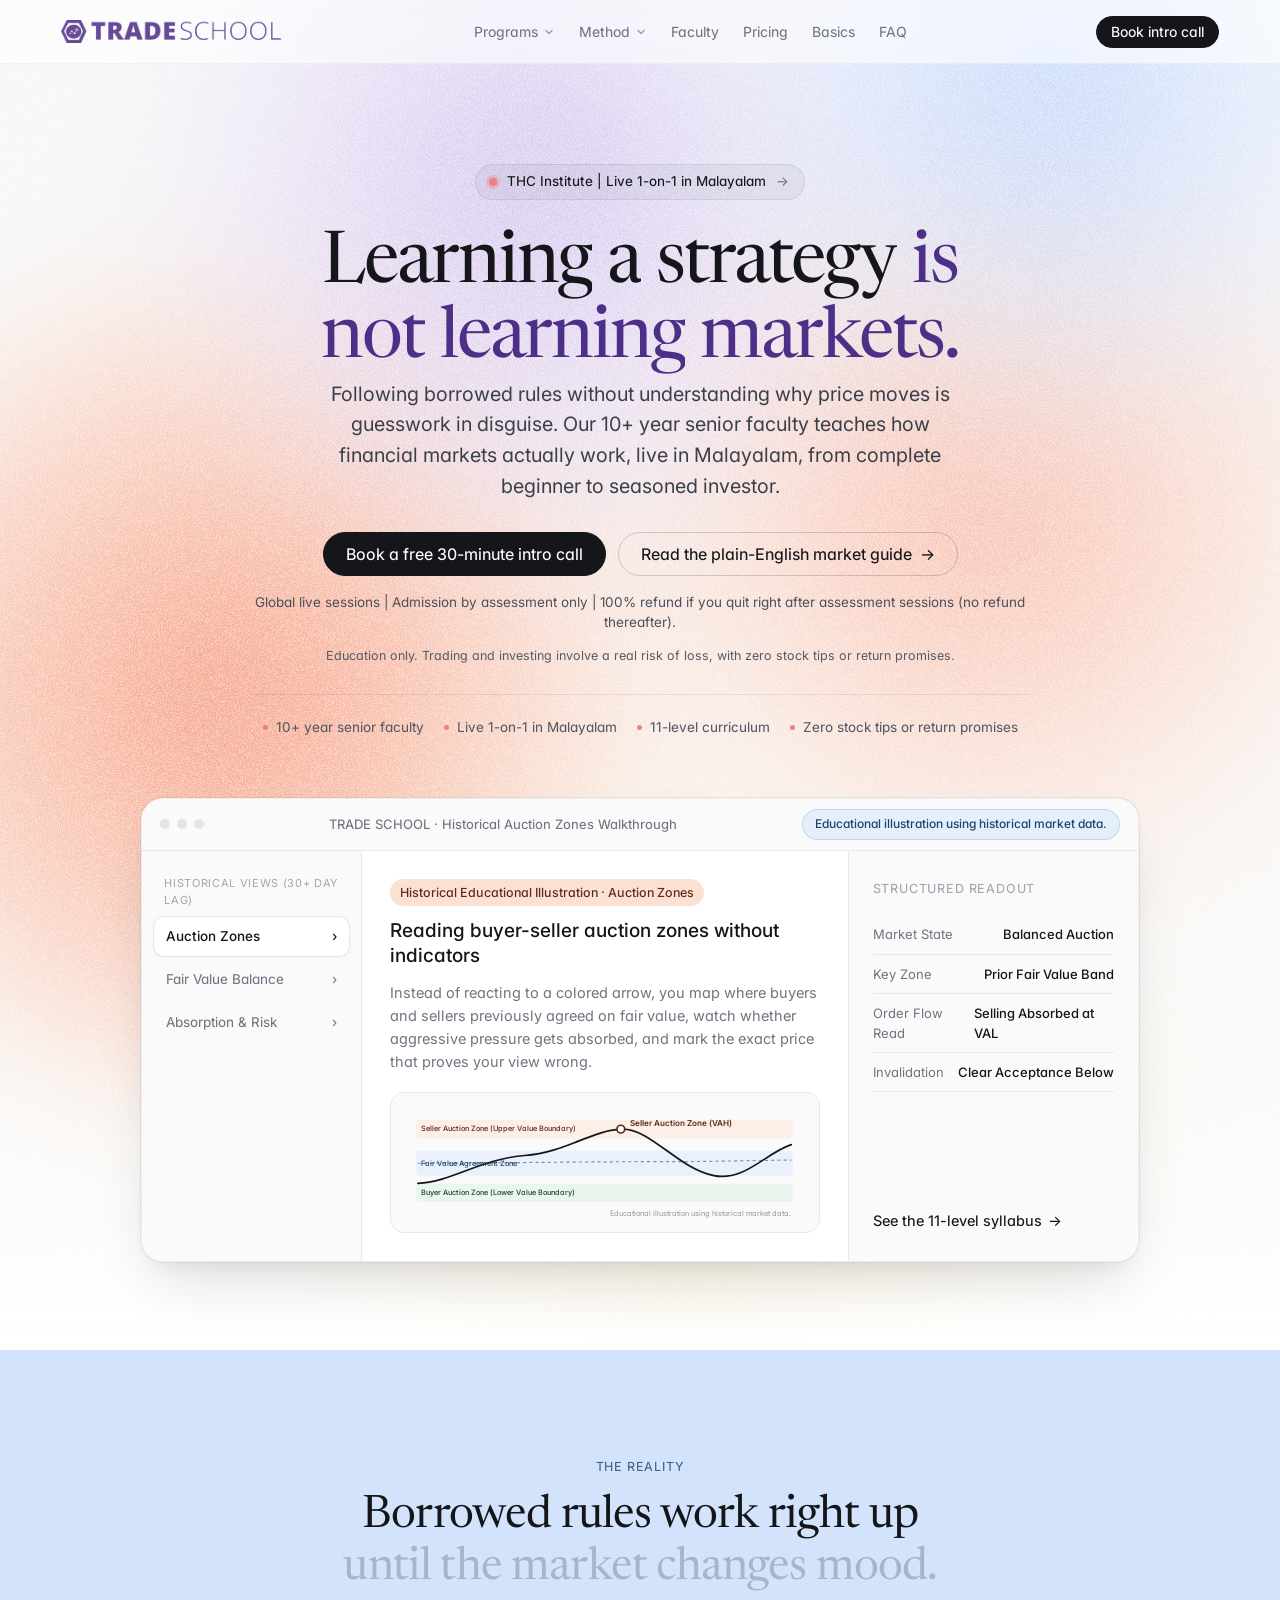
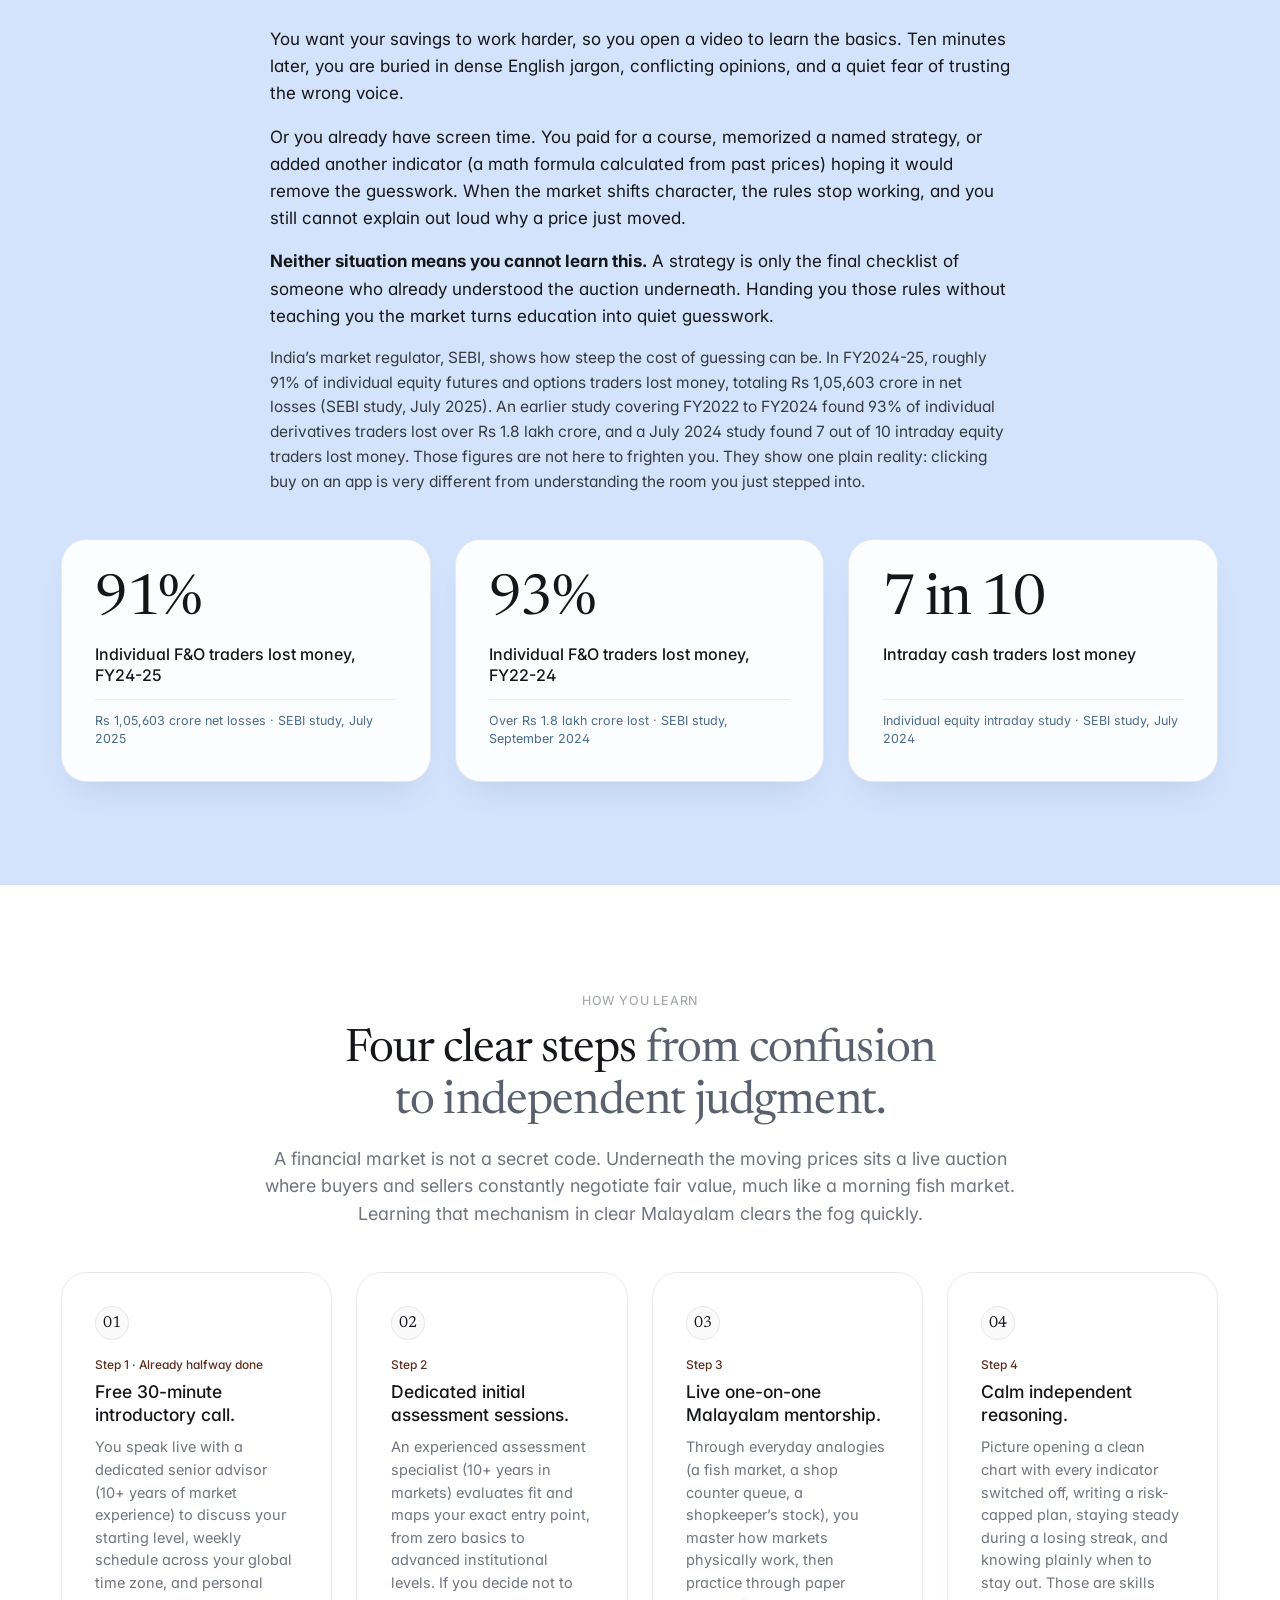
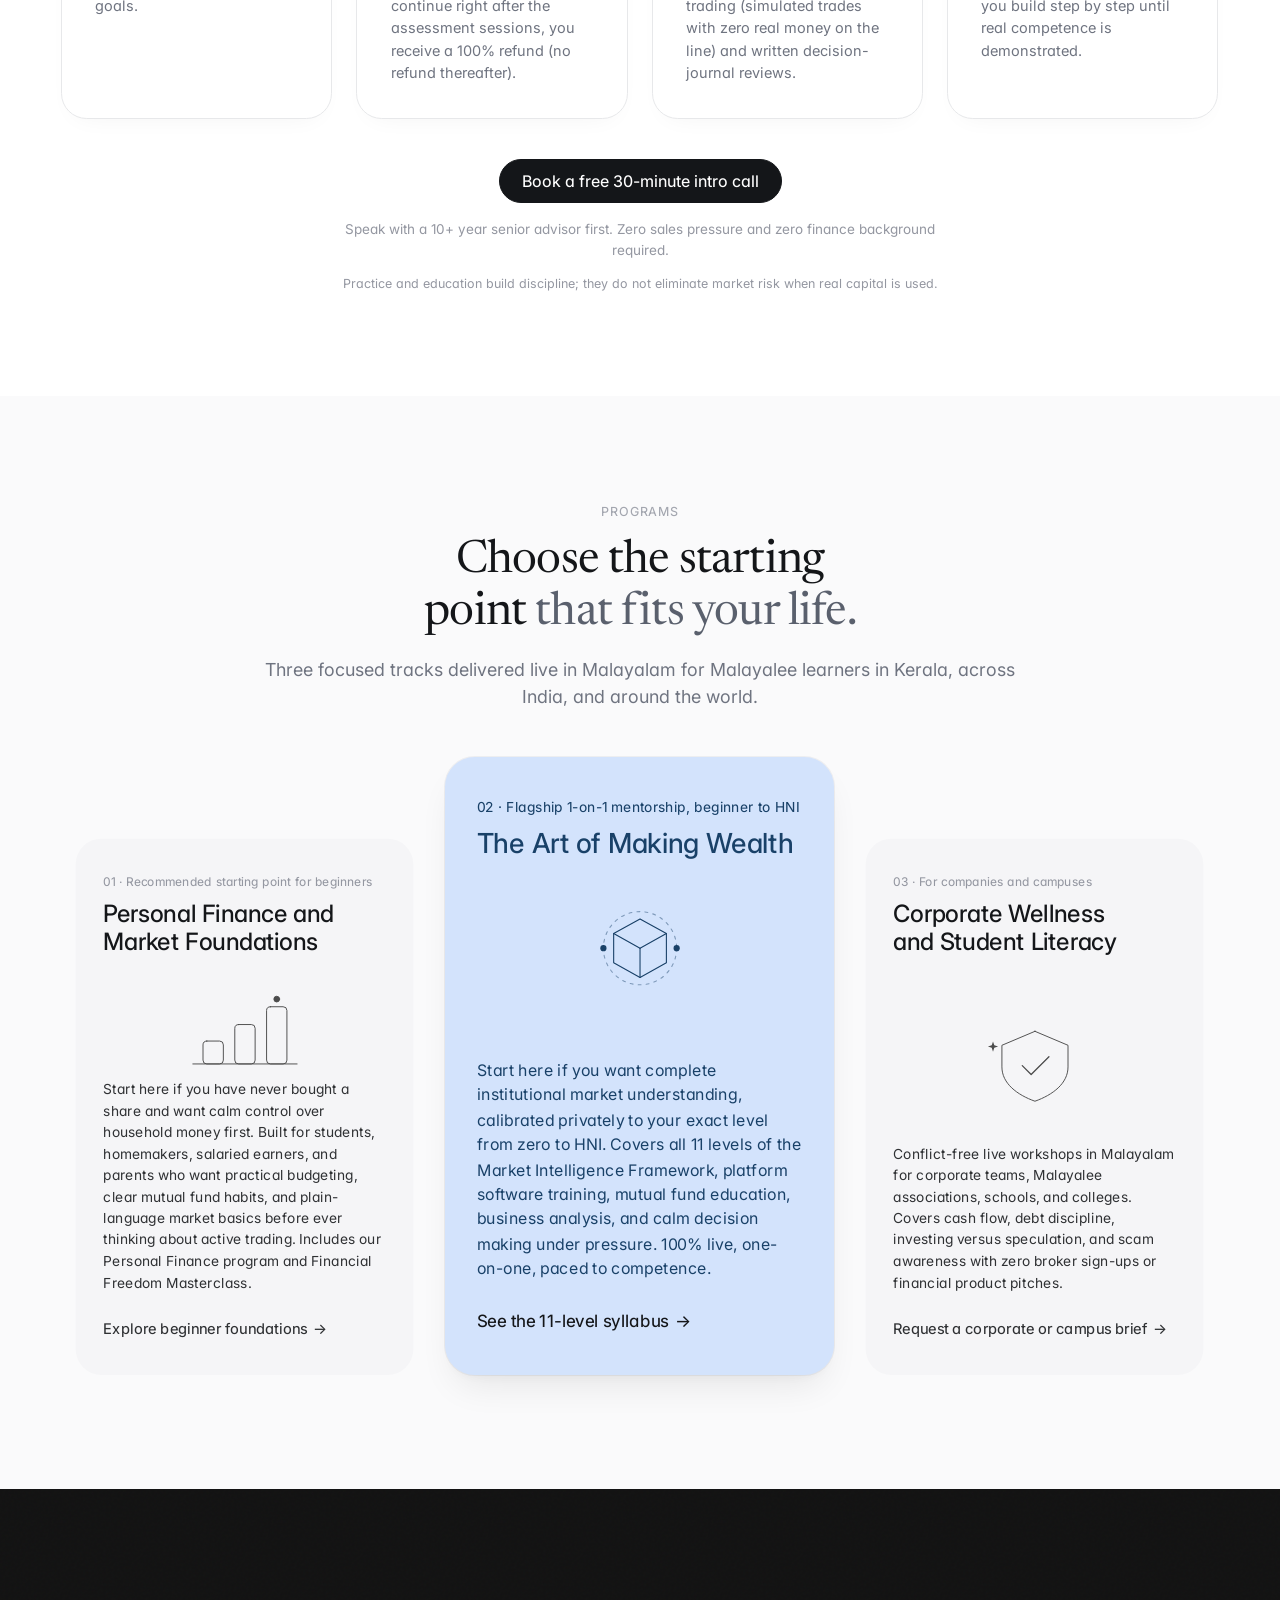
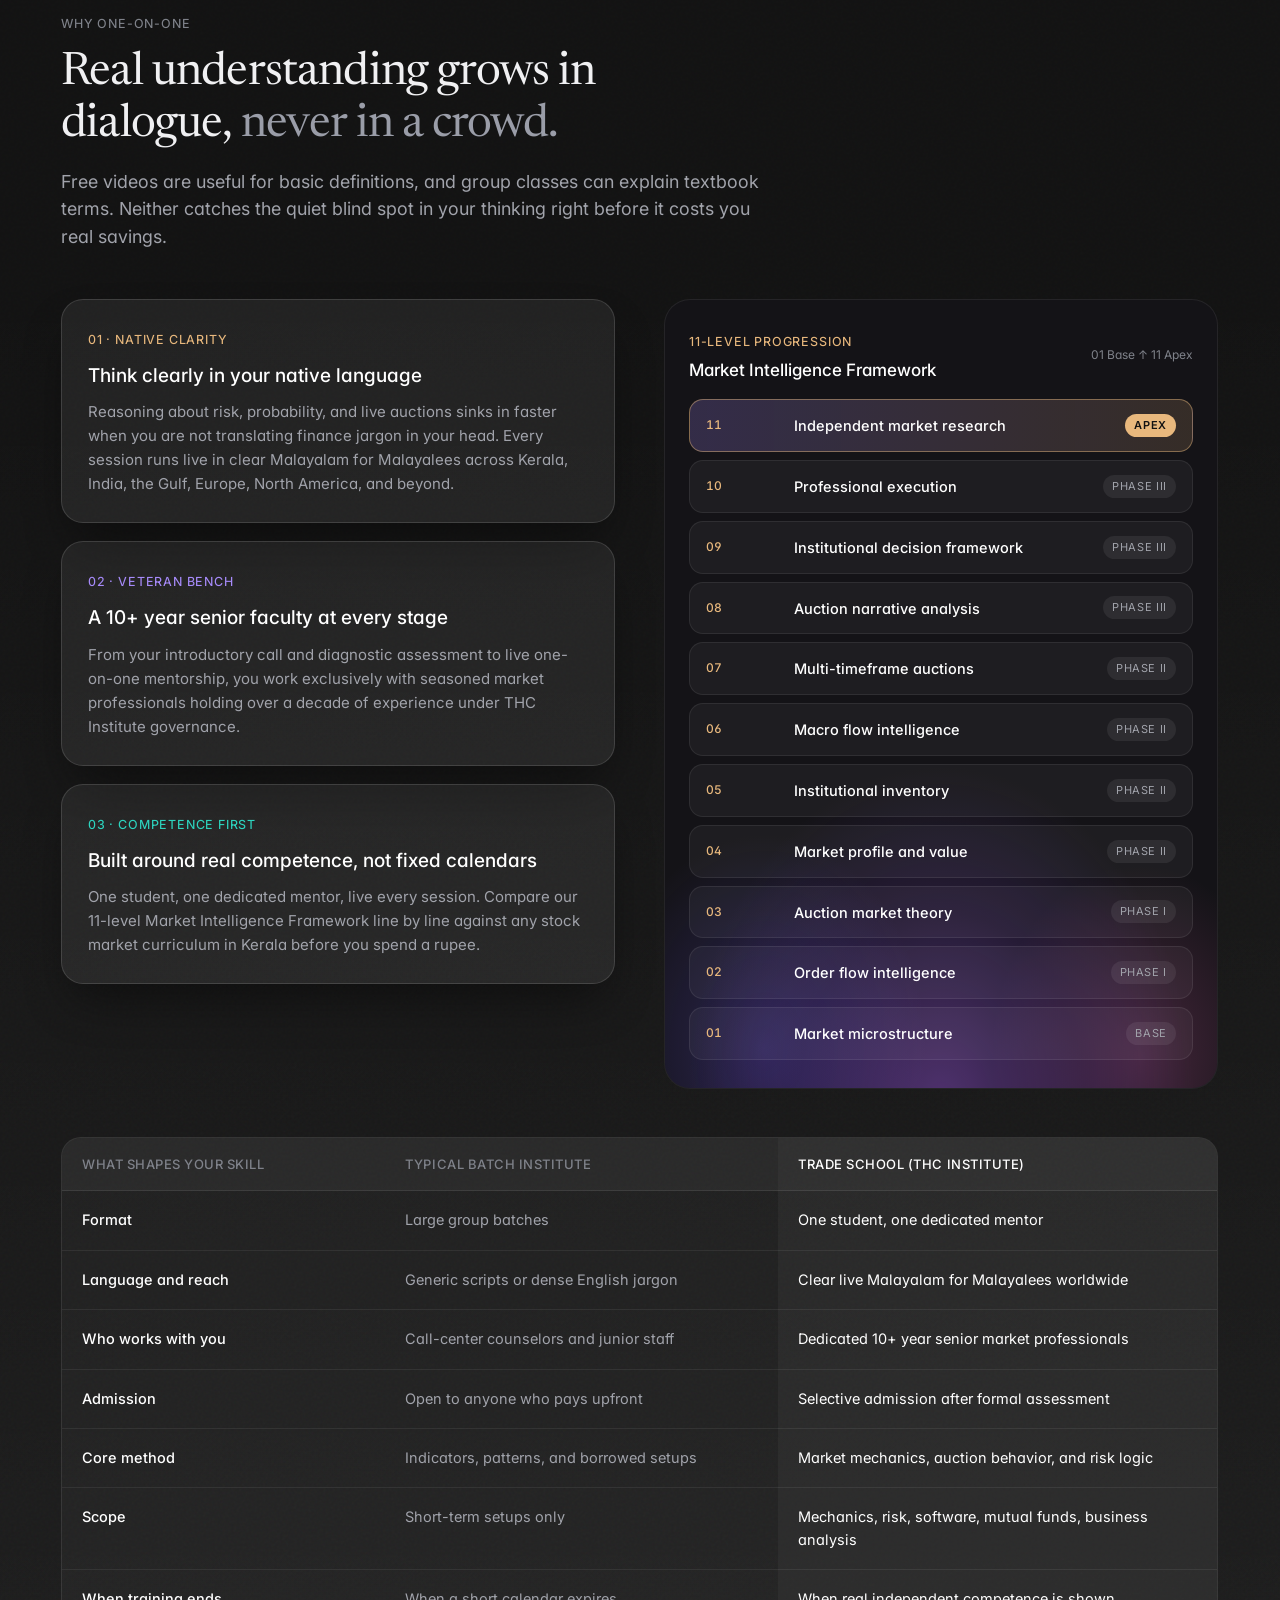
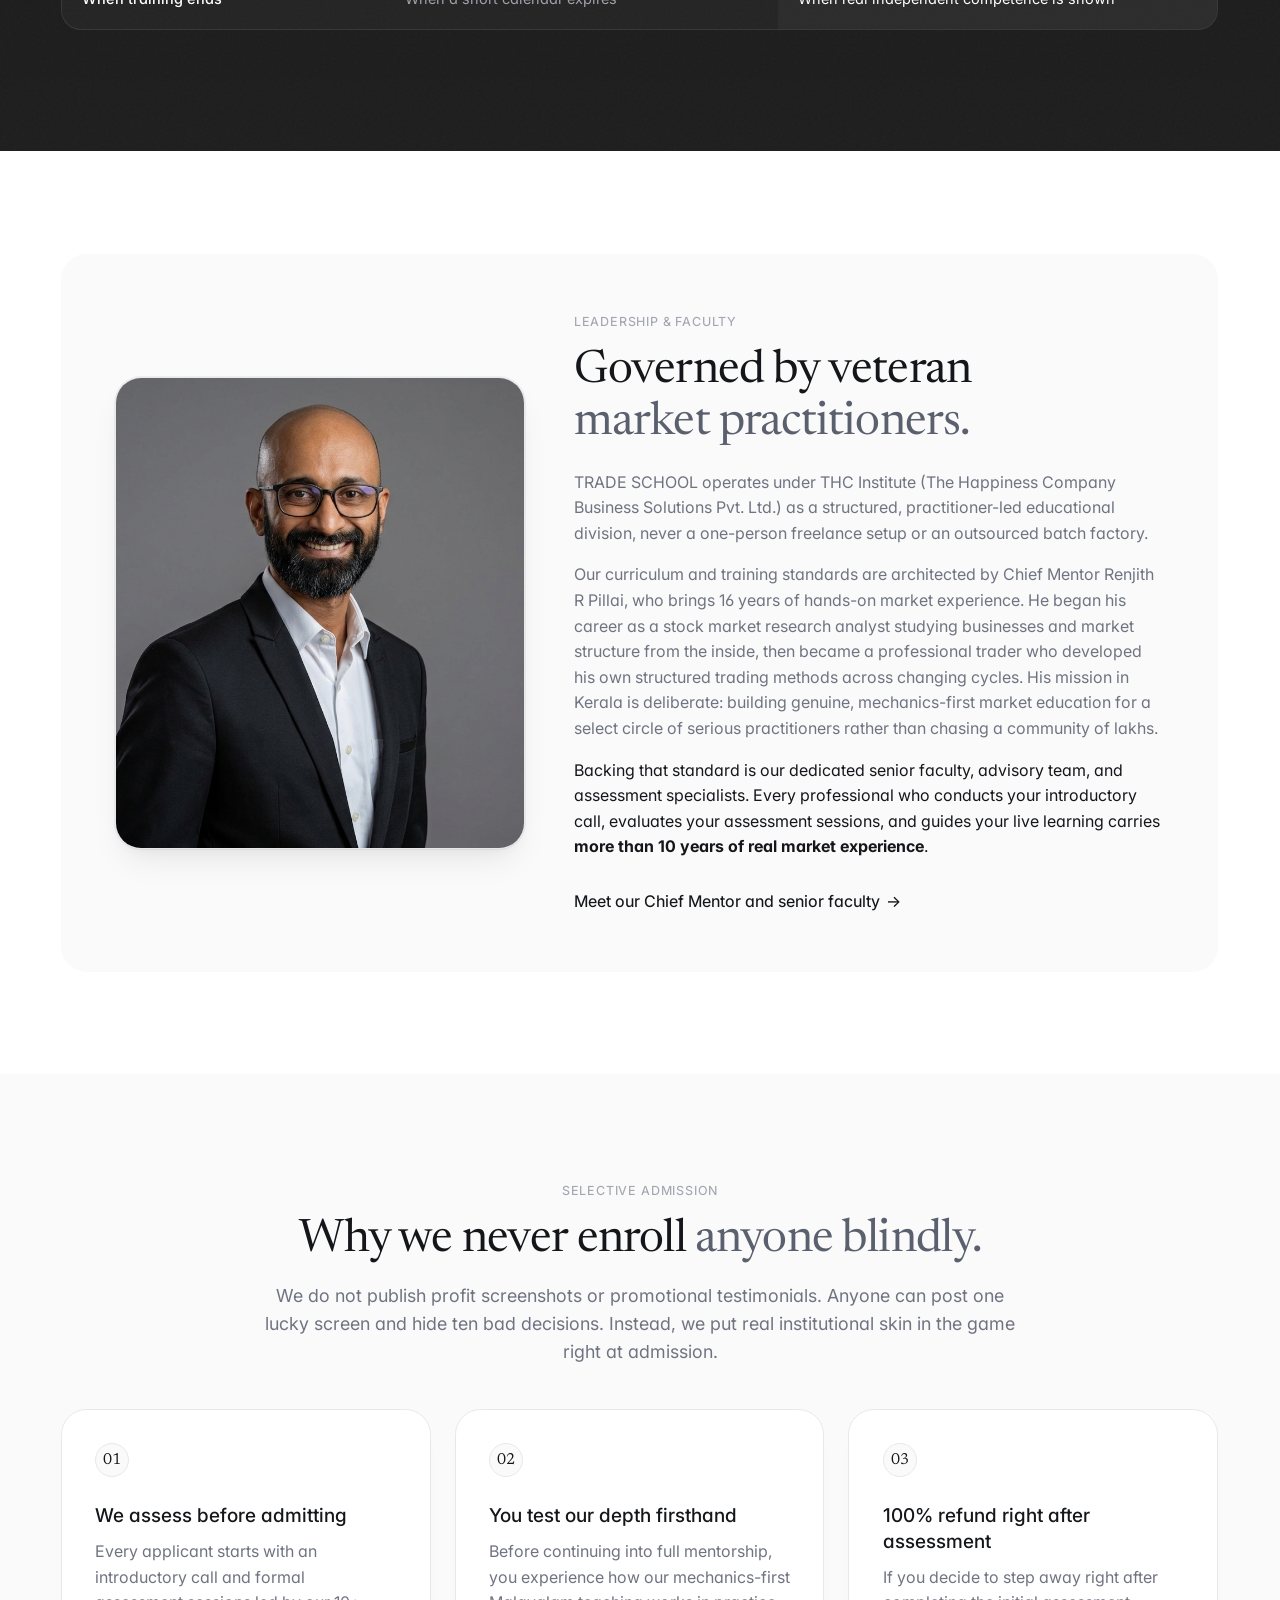
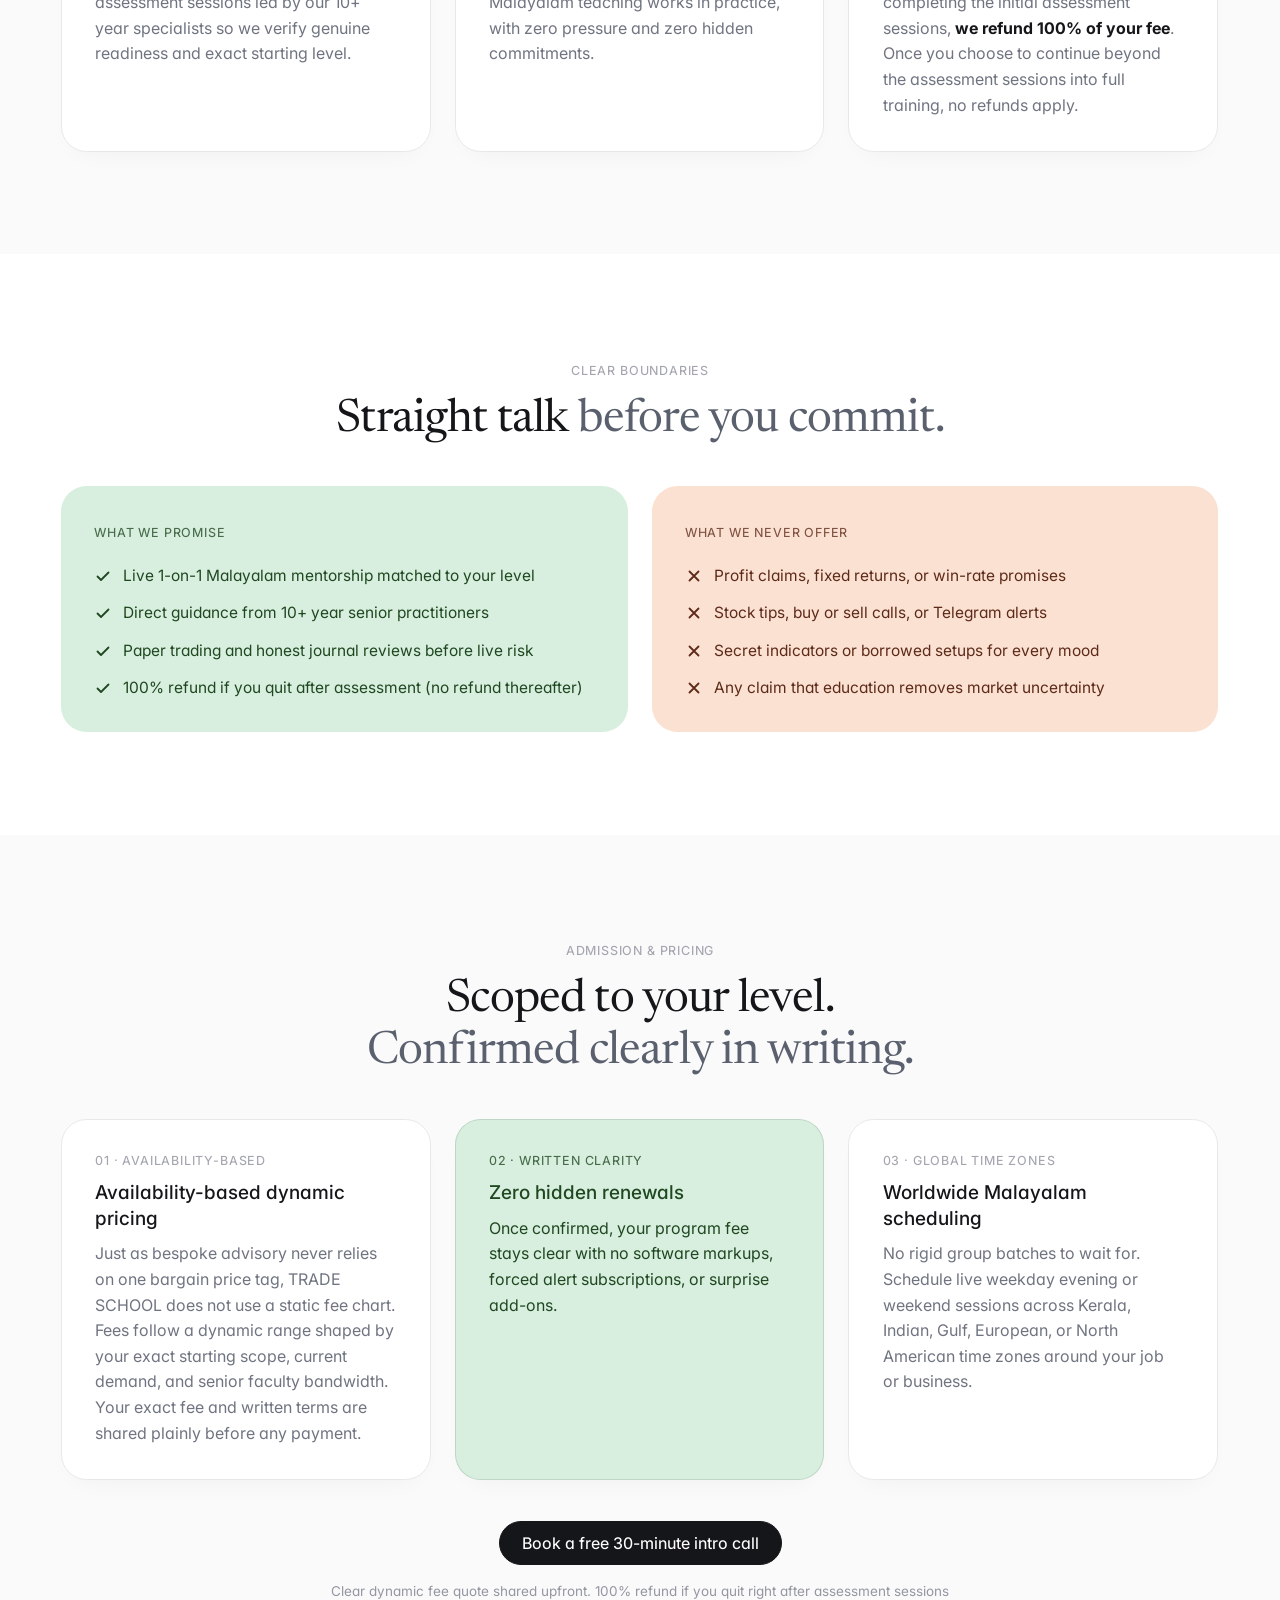
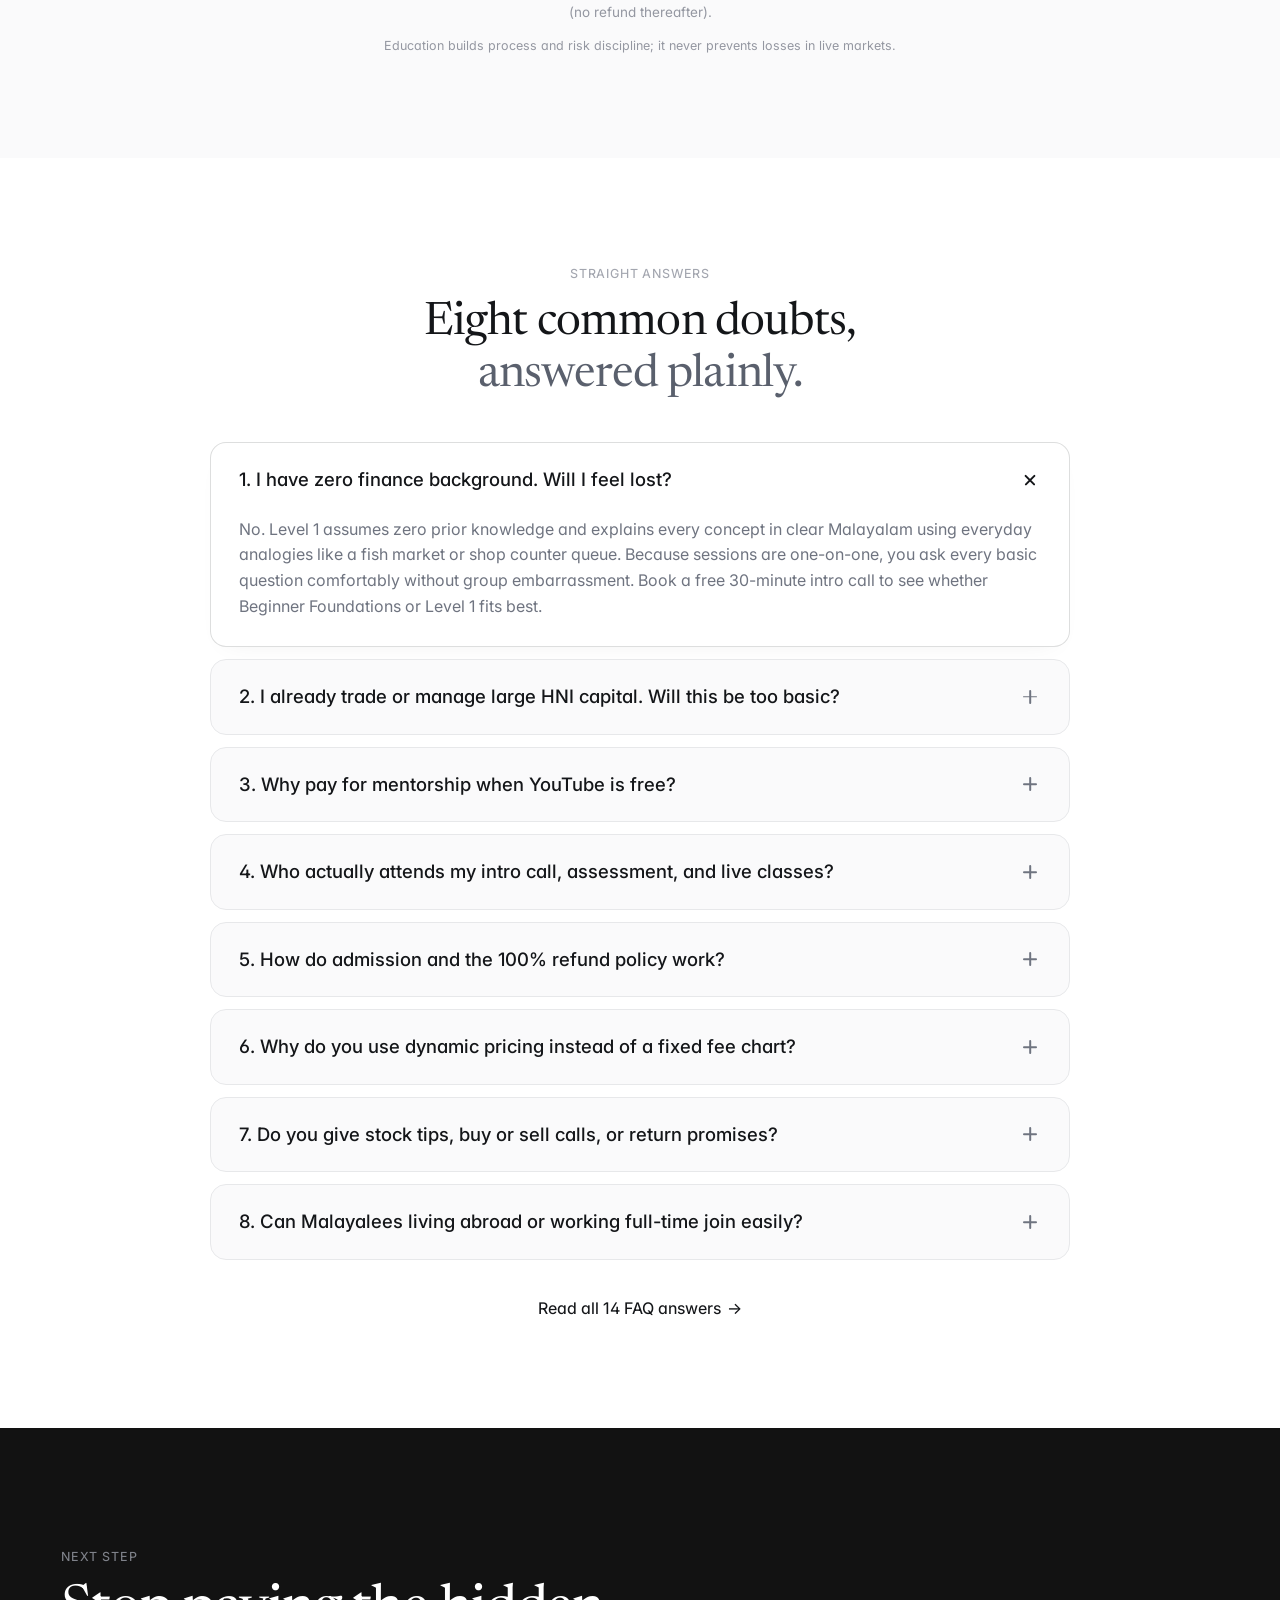
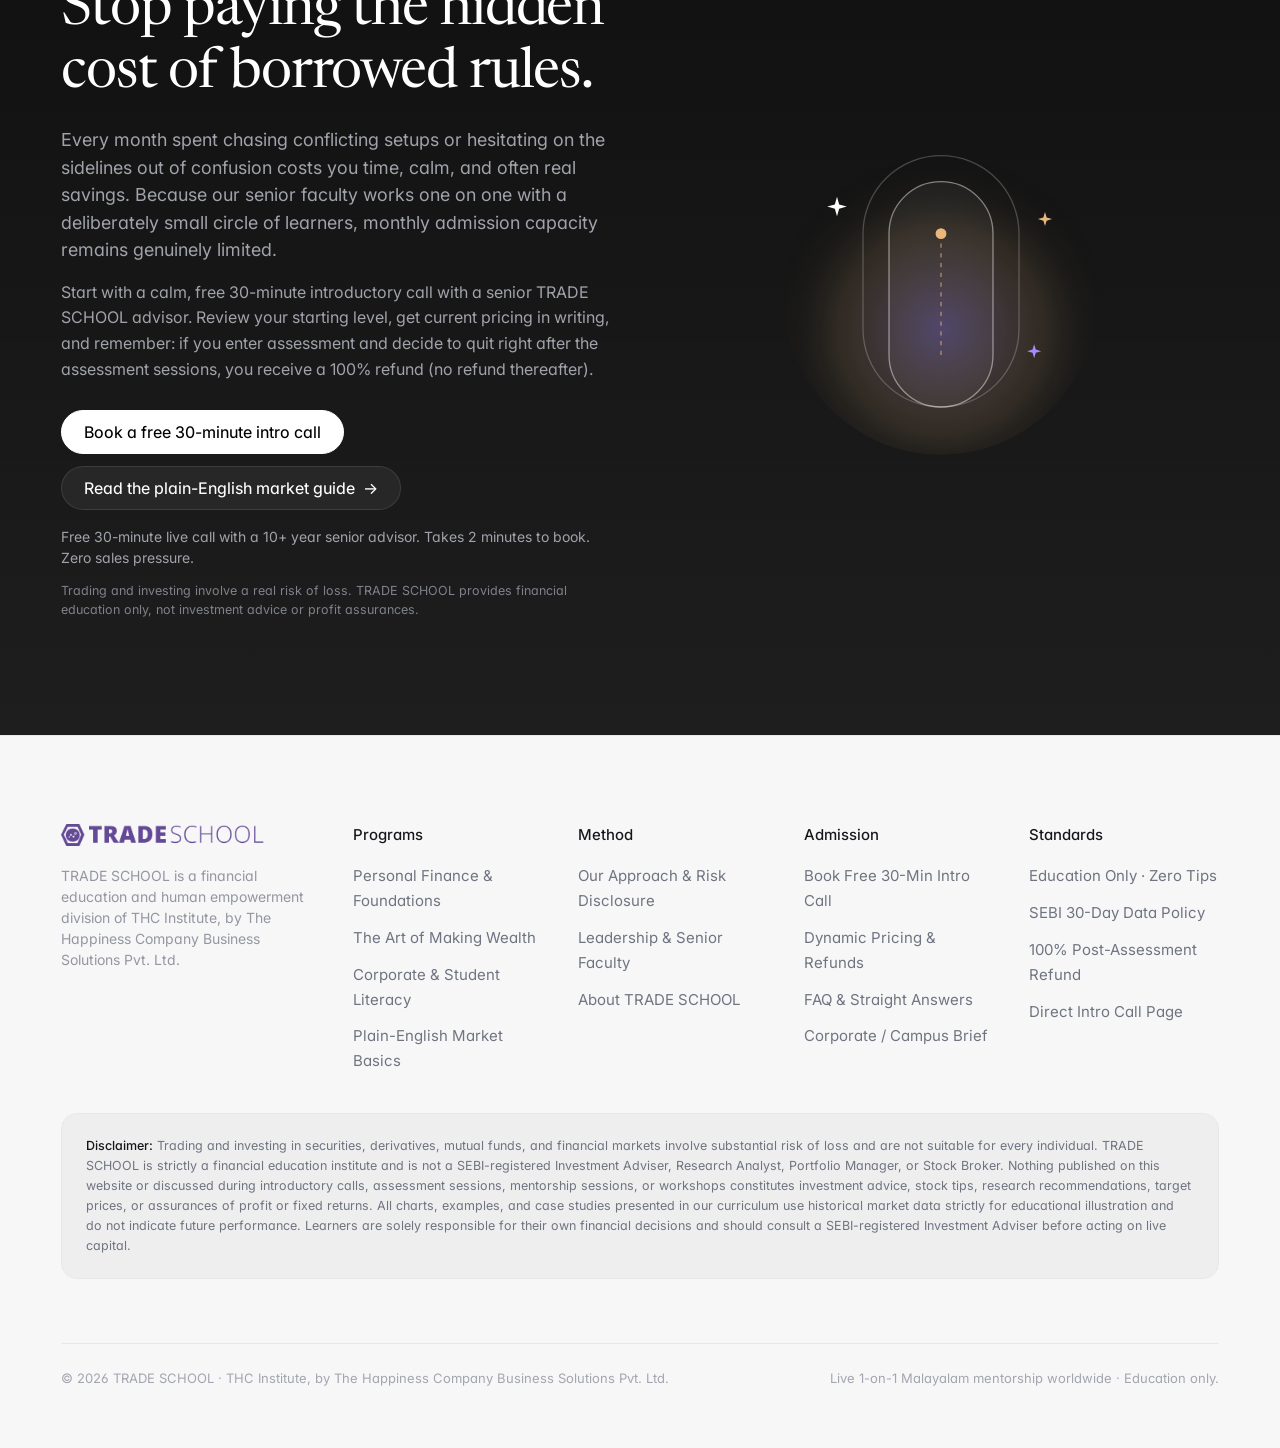
==== commit b6471236: "feat: precision content update across all pages with Assessment Gate section and design lock" ====
--- a/index.html
+++ b/index.html
@@ -5,9 +5,9 @@
   <meta charset="UTF-8">
   <meta name="viewport" content="width=device-width, initial-scale=1.0, viewport-fit=cover">
   <meta name="theme-color" content="#ffffff">
-  <title>TRADE SCHOOL | 1-on-1 Malayalam Stock Market Mentorship Worldwide</title>
+  <title>TRADE SCHOOL | 1-on-1 Malayalam Stock Market Mentorship</title>
   <meta name="description"
-    content="Stop guessing and understand how financial markets actually move. Live 1-on-1 Malayalam mentorship worldwide with Renjith R Pillai. Beginner to HNI.">
+    content="Learning a strategy is not learning markets. Live 1-on-1 Malayalam market education worldwide from a 10+ year senior faculty at THC Institute. Beginner to HNI.">
   <link rel="icon"
     href="data:image/svg+xml,%3Csvg xmlns='http://www.w3.org/2000/svg' viewBox='0 0 36 32'%3E%3Cpolygon points='9.6,2 26.4,2 34.2,16 26.4,30 9.6,30 1.8,16' fill='none' stroke='%234d2f87' stroke-width='3.1' stroke-linejoin='round'/%3E%3Ccircle cx='18' cy='16' r='9.4' fill='%234d2f87'/%3E%3Cpath d='M12.6 19.2L15.4 15.2L19 18.2L22.2 13.4' stroke='%23ffffff' stroke-width='1.35' stroke-linecap='round' stroke-linejoin='round' fill='none'/%3E%3Ccircle cx='12.6' cy='19.2' r='1.35' fill='%23ffffff'/%3E%3Ccircle cx='15.4' cy='15.2' r='1.85' fill='%23ffffff'/%3E%3Ccircle cx='19' cy='18.2' r='1.7' fill='%23ffffff'/%3E%3Ccircle cx='22.2' cy='13.4' r='2.55' fill='%23ffffff'/%3E%3Ccircle cx='22.2' cy='13.4' r='1.05' fill='%234d2f87'/%3E%3C/svg%3E">
   <link rel="preconnect" href="https://fonts.googleapis.com">
@@ -32,7 +32,7 @@
           "name": "Renjith R Pillai",
           "jobTitle": "Chief Mentor"
         },
-        "description": "Live 1-on-1 Malayalam stock market mentorship worldwide with Chief Mentor Renjith R Pillai. Complete beginner to HNI. Strictly financial education, zero stock tips.",
+        "description": "Learning a strategy is not learning markets. Live 1-on-1 Malayalam market education worldwide from a 10+ year senior faculty at THC Institute. Beginner to HNI.",
         "areaServed": ["Kerala", "India", "Global Malayalee Community"]
       },
       {
@@ -43,7 +43,7 @@
             "name": "I have zero finance background. Will I feel lost?",
             "acceptedAnswer": {
               "@type": "Answer",
-              "text": "No. Level 1 assumes zero prior knowledge and explains every concept in clear Malayalam using everyday analogies like a fish market or shop counter queue. Because sessions are one-on-one, you ask every basic question comfortably without group embarrassment. Book your initial assessment to see whether Beginner Foundations or Level 1 fits best."
+              "text": "No. Level 1 assumes zero prior knowledge and explains every concept in clear Malayalam using everyday analogies like a fish market or shop counter queue. Because sessions are one-on-one, you ask every basic question comfortably without group embarrassment. Book a free 30-minute intro call to see whether Beginner Foundations or Level 1 fits best."
             }
           },
           {
@@ -51,7 +51,7 @@
             "name": "I already trade or manage large HNI capital. Will this be too basic?",
             "acceptedAnswer": {
               "@type": "Answer",
-              "text": "Not at all. There is no fixed beginner script. Experienced traders and HNIs skip basic definitions and enter directly into auction theory, market profile, order flow, institutional inventory, macro flows, and independent research in complete privacy with Renjith R Pillai. Book your initial assessment to map your exact entry level."
+              "text": "Not at all. There is no fixed beginner script. Experienced traders and HNIs skip introductory definitions and enter directly into auction theory, market profile, order flow, institutional inventory, macro flows, and independent research in complete privacy with our senior faculty. Book a free intro call to map your exact entry point."
             }
           },
           {
@@ -59,23 +59,31 @@
             "name": "Why pay for mentorship when YouTube is free?",
             "acceptedAnswer": {
               "@type": "Answer",
-              "text": "Free videos are genuinely useful for basic vocabulary. What they cannot give you is a logical sequence in Malayalam, live accountability, or a 16-year practitioner spotting hidden flaws in your reasoning before they cost real money. Start with an initial assessment to feel the difference directly."
+              "text": "Free videos are genuinely useful for basic vocabulary. What they cannot offer is a structured Malayalam sequence, live accountability, or a 10+ year practitioner spotting hidden blind spots in your reasoning before they cost real money. Speak with a senior advisor for 30 minutes free to feel the difference."
             }
           },
           {
             "@type": "Question",
-            "name": "How do your admission and 100% refund rules work?",
+            "name": "Who actually attends my intro call, assessment, and live classes?",
             "acceptedAnswer": {
               "@type": "Answer",
-              "text": "Admission is offered only after an initial assessment. Once you go through the initial assessment sessions, if you decide to quit the training, we refund 100% of your fee. Once you continue beyond the assessment sessions into regular training, no refunds apply. Everything is confirmed in writing before you start."
+              "text": "TRADE SCHOOL operates as a structured division of THC Institute led by Chief Mentor Renjith R Pillai (16 years in markets). Your free intro call is attended by a dedicated senior advisor, your assessment by an assessment specialist, and your mentorship by senior faculty, every one holding 10+ years of market experience. Book your free intro call to meet us directly."
             }
           },
           {
             "@type": "Question",
-            "name": "Why do you use dynamic pricing instead of a fixed fee structure?",
+            "name": "How do admission and the 100% refund policy work?",
             "acceptedAnswer": {
               "@type": "Answer",
-              "text": "Because Chief Mentor Renjith R Pillai teaches every learner personally without delegating to junior staff, available mentor hours shift with active student load and demand. Fees therefore follow a dynamic range confirmed clearly during your initial assessment, with zero hidden renewals afterward. Book your assessment for current figures."
+              "text": "Admission is offered only after initial assessment sessions. Once you complete the initial assessment sessions, if you decide to quit the training, we refund 100% of your fee. Once you continue beyond the assessment sessions into regular training, no refunds apply. Every term is confirmed in writing beforehand."
+            }
+          },
+          {
+            "@type": "Question",
+            "name": "Why do you use dynamic pricing instead of a fixed fee chart?",
+            "acceptedAnswer": {
+              "@type": "Answer",
+              "text": "Because every learner is taught live and one on one by senior professionals with over a decade of experience rather than junior staff, available faculty bandwidth shifts with active student load and demand. Exact current fees for your starting scope are shared transparently before you commit. Book a free intro call for current figures."
             }
           },
           {
@@ -83,7 +91,7 @@
             "name": "Do you give stock tips, buy or sell calls, or return promises?",
             "acceptedAnswer": {
               "@type": "Answer",
-              "text": "Never. TRADE SCHOOL is strictly a financial education institute, not a SEBI-registered Investment Adviser or Research Analyst. We offer zero tips, signals, or profit claims, and markets always carry a real risk of loss. Read our Approach and Risk Disclosure page for full details."
+              "text": "Never. TRADE SCHOOL is strictly a financial education institute under THC Institute, not a SEBI-registered Investment Adviser or Research Analyst. We offer zero tips, signals, or return claims, and financial markets always carry a real risk of loss. Read our Approach and Risk Disclosure page for complete details."
             }
           },
           {
@@ -91,15 +99,7 @@
             "name": "Can Malayalees living abroad or working full-time join easily?",
             "acceptedAnswer": {
               "@type": "Answer",
-              "text": "Yes. We deliver live one-on-one Malayalam mentorship worldwide across Kerala, India, the Gulf, Europe, and North America. With no rigid group batches, you schedule weekday evening or weekend hours that match your time zone and work life. Book your initial assessment to set a practical routine."
-            }
-          },
-          {
-            "@type": "Question",
-            "name": "Do I need large capital to start learning?",
-            "acceptedAnswer": {
-              "@type": "Answer",
-              "text": "No. You need zero live trading capital while learning. We focus on historical charts and paper trading first while you build disciplined habits, and we also teach personal budgeting and mutual fund investing for smaller savings. Read Market Basics or book your initial assessment safely."
+              "text": "Yes. We deliver live one-on-one Malayalam mentorship worldwide across Kerala, India, the Gulf, Europe, North America, and beyond. With no rigid group batches, you schedule weekday evening or weekend hours that match your local time zone and work calendar. Book a free 30-minute intro call to plan a practical routine."
             }
           }
         ]
@@ -158,19 +158,19 @@
             </a>
             <a href="about.html" class="nav-drop-item" role="menuitem">
               <span class="nav-drop-item__title">About TRADE SCHOOL</span>
-              <span class="nav-drop-item__sub">THC Institute &middot; Small on purpose, built for real thinking</span>
+              <span class="nav-drop-item__sub">THC Institute &middot; Small on purpose, built to last</span>
             </a>
           </div>
         </div>
 
-        <a href="mentor.html">Mentor</a>
+        <a href="mentor.html">Faculty</a>
         <a href="pricing.html">Pricing</a>
         <a href="market-basics.html">Basics</a>
         <a href="faq.html">FAQ</a>
       </nav>
 
       <div class="nav-actions">
-        <a href="intro-session.html" class="btn btn--primary btn--sm">Apply for assessment</a>
+        <a href="intro-session.html" class="btn btn--primary btn--sm">Book intro call</a>
         <button id="mobile-menu-btn" class="mobile-menu-btn" aria-label="Open navigation menu" aria-expanded="false"
           aria-controls="mobile-drawer">
           <svg width="20" height="20" viewBox="0 0 20 20" fill="none" stroke="currentColor" stroke-width="1.6"
@@ -208,15 +208,15 @@
           <a href="approach-risk.html">Our Approach &amp; Risk Disclosure</a>
           <a href="about.html">About TRADE SCHOOL</a>
         </div>
-        <a href="mentor.html">Mentor</a>
+        <a href="mentor.html">Faculty</a>
         <a href="pricing.html">Pricing</a>
         <a href="market-basics.html">Basics</a>
         <a href="faq.html">FAQ</a>
       </div>
     </div>
     <div class="mobile-drawer__footer">
-      <a href="intro-session.html" class="btn btn--primary">Apply for assessment</a>
-      <span class="t-caption">Live 1-on-1 Malayalam mentorship worldwide &middot; Beginner to HNI</span>
+      <a href="intro-session.html" class="btn btn--primary">Book intro call</a>
+      <span class="t-caption">THC Institute &middot; Live 1-on-1 in Malayalam</span>
     </div>
   </nav>
 
@@ -239,36 +239,36 @@
         <div class="hero-steep__center" style="max-width:780px;">
           <a href="intro-session.html" class="announcement-pill">
             <span class="announcement-pill__dot" aria-hidden="true"></span>
-            <span class="eb-full">Live 1-on-1 Malayalam mentorship worldwide &middot; Beginner to HNI</span>
-            <span class="eb-short">1-on-1 Malayalam &middot; Beginner to HNI</span>
+            <span class="eb-full">THC Institute | Live 1-on-1 in Malayalam</span>
+            <span class="eb-short">THC Institute | 1-on-1 Malayalam</span>
             <span class="announcement-pill__arrow" aria-hidden="true">&rarr;</span>
           </a>
 
           <h1 class="t-hero-sharp" data-word-reveal>
-            Stop guessing. <span class="t-muted-tone">Understand the market.</span>
+            Learning a strategy <span class="t-muted-tone">is not learning markets.</span>
           </h1>
 
           <p class="t-hero-support mt-24" style="max-width:640px;">
-            The way institutions read markets, now taught directly to retail traders. For decades, that knowledge stayed inside trading desks and proprietary firms. Retail traders got indicators, candlestick patterns, and signals instead.
+            Following borrowed rules without understanding why price moves is guesswork in disguise. Our 10+ year senior faculty teaches how financial markets actually work, live in Malayalam, from complete beginner to seasoned investor.
           </p>
 
           <div class="btn-row">
-            <a href="intro-session.html" class="btn btn--primary">Book my initial assessment</a>
-            <a href="market-basics.html" class="btn btn--ghost">Read market basics <span class="arrow" aria-hidden="true">&rarr;</span></a>
+            <a href="intro-session.html" class="btn btn--primary">Book a free 30-minute intro call</a>
+            <a href="market-basics.html" class="btn btn--ghost">Read the plain-English market guide <span class="arrow" aria-hidden="true">&rarr;</span></a>
           </div>
 
           <p class="hero-steep__reassurance">
-            Admission after initial assessment only. Quit after assessment sessions for a 100% refund (no refund thereafter).
+            Global live sessions | Admission by assessment only | 100% refund if you quit right after assessment sessions (no refund thereafter).
           </p>
           <p class="risk-note">
-            Education only. Trading and investing involve a real risk of loss.
+            Education only. Trading and investing involve a real risk of loss, with zero stock tips or return promises.
           </p>
 
           <div class="trust-strip-minimal" aria-label="TRADE SCHOOL highlights">
-            <span class="trust-strip-minimal__item"><span class="trust-strip-minimal__dot" aria-hidden="true"></span>16 years market experience</span>
-            <span class="trust-strip-minimal__item"><span class="trust-strip-minimal__dot" aria-hidden="true"></span>Taught in Malayalam worldwide</span>
+            <span class="trust-strip-minimal__item"><span class="trust-strip-minimal__dot" aria-hidden="true"></span>10+ year senior faculty</span>
+            <span class="trust-strip-minimal__item"><span class="trust-strip-minimal__dot" aria-hidden="true"></span>Live 1-on-1 in Malayalam</span>
             <span class="trust-strip-minimal__item"><span class="trust-strip-minimal__dot" aria-hidden="true"></span>11-level curriculum</span>
-            <span class="trust-strip-minimal__item"><span class="trust-strip-minimal__dot" aria-hidden="true"></span>Zero batches or stock tips</span>
+            <span class="trust-strip-minimal__item"><span class="trust-strip-minimal__dot" aria-hidden="true"></span>Zero stock tips or return promises</span>
           </div>
         </div>
       </div>
@@ -359,21 +359,21 @@
       <div class="wrap">
         <div class="prose-narrow reveal" style="text-align:center;">
           <span class="t-eyebrow" style="color:var(--color-navy);opacity:0.78;">The reality</span>
-          <h2 class="t-chapter--mid mt-12" data-scroll-words>Market education feels broken at every level.</h2>
+          <h2 class="t-chapter--mid mt-12" data-scroll-words>Borrowed rules work right up until the market changes mood.</h2>
         </div>
 
         <div class="prose-narrow mt-32 reveal" style="display:flex;flex-direction:column;gap:16px;">
           <p class="t-body" style="color:var(--color-ink);font-size:17px;">
-            Maybe you are starting from zero. You want to handle your savings wisely and understand shares or mutual funds, yet every video throws heavy English finance jargon at you and half the internet feels like a scam.
+            You want your savings to work harder, so you open a video to learn the basics. Ten minutes later, you are buried in dense English jargon, conflicting opinions, and a quiet fear of trusting the wrong voice.
           </p>
           <p class="t-body" style="color:var(--color-ink);font-size:17px;">
-            Or maybe you have already spent months and real money on the market. You tried indicators (math formulas drawn on a chart from past prices) or sat through recorded batches, yet when price moves sharply, you still cannot explain out loud why it happened.
+            Or you already have screen time. You paid for a course, memorized a named strategy, or added another indicator (a math formula calculated from past prices) hoping it would remove the guesswork. When the market shifts character, the rules stop working, and you still cannot explain out loud why a price just moved.
           </p>
           <p class="t-body" style="color:var(--color-ink);font-size:17px;">
-            <strong>Neither means you cannot learn this.</strong> It means nobody taught you how a market physically works in your own language before handing you rules.
+            <strong>Neither situation means you cannot learn this.</strong> A strategy is only the final checklist of someone who already understood the auction underneath. Handing you those rules without teaching you the market turns education into quiet guesswork.
           </p>
           <p class="t-body" style="color:rgba(20,22,25,0.82);font-size:15.5px;">
-            SEBI&rsquo;s own studies show how expensive guessing can be. In FY2024&ndash;25, roughly 91% of individual equity futures and options traders lost money, totaling Rs 1,05,603 crore in net losses (SEBI study, July 2025). An earlier study covering FY2022 to FY2024 found 93% of individual derivatives traders lost over Rs 1.8 lakh crore, and a July 2024 study found 7 out of 10 intraday equity traders lost money. Those figures are not here to scare you away. They prove one plain truth: tapping buy on an app is very different from understanding the market underneath it.
+            India&rsquo;s market regulator, SEBI, shows how steep the cost of guessing can be. In FY2024-25, roughly 91% of individual equity futures and options traders lost money, totaling Rs 1,05,603 crore in net losses (SEBI study, July 2025). An earlier study covering FY2022 to FY2024 found 93% of individual derivatives traders lost over Rs 1.8 lakh crore, and a July 2024 study found 7 out of 10 intraday equity traders lost money. Those figures are not here to frighten you. They show one plain reality: clicking buy on an app is very different from understanding the room you just stepped into.
           </p>
         </div>
 
@@ -383,7 +383,7 @@
           <article class="sebi-metric-card">
             <div>
               <div class="sebi-metric-card__num" data-count-to="91" data-count-suffix="%">91%</div>
-              <div class="sebi-metric-card__label">Individual F&amp;O traders lost money, FY24&ndash;25</div>
+              <div class="sebi-metric-card__label">Individual F&amp;O traders lost money, FY24-25</div>
             </div>
             <div class="sebi-metric-card__cite">Rs 1,05,603 crore net losses &middot; SEBI study, July 2025</div>
           </article>
@@ -391,7 +391,7 @@
           <article class="sebi-metric-card">
             <div>
               <div class="sebi-metric-card__num" data-count-to="93" data-count-suffix="%">93%</div>
-              <div class="sebi-metric-card__label">Individual F&amp;O traders lost money, FY22&ndash;24</div>
+              <div class="sebi-metric-card__label">Individual F&amp;O traders lost money, FY22-24</div>
             </div>
             <div class="sebi-metric-card__cite">Over Rs 1.8 lakh crore lost &middot; SEBI study, September 2024</div>
           </article>
@@ -414,21 +414,21 @@
       <div class="wrap">
         <div class="centered-lead centered-lead--wide reveal">
           <span class="t-eyebrow">How you learn</span>
-          <h2 class="t-chapter--mid mt-12">Four clear steps <span class="t-muted-tone">from noise to calm reasoning.</span></h2>
+          <h2 class="t-chapter--mid mt-12">Four clear steps <span class="t-muted-tone">from confusion to independent judgment.</span></h2>
           <p class="t-lead mt-16">
-            A stock market is not a secret code. Underneath the candles sits a live auction where buyers and sellers constantly negotiate fair value, much like a busy fish market. Learning that mechanism in clear Malayalam removes the fog fast.
+            A financial market is not a secret code. Underneath the moving prices sits a live auction where buyers and sellers constantly negotiate fair value, much like a morning fish market. Learning that mechanism in clear Malayalam clears the fog quickly.
           </p>
         </div>
 
         <div class="ladder-grid reveal" role="list"
-          aria-label="Four-step TRADE SCHOOL learning path from initial assessment to calm independent analysis.">
+          aria-label="Four-step TRADE SCHOOL learning path from free introductory call to independent market analysis.">
           <article class="ladder-step" role="listitem">
             <div>
               <span class="ladder-step__num">01</span>
               <span class="ladder-step__tag">Step 1 &middot; Already halfway done</span>
-              <h3 class="ladder-step__title">Complete your initial assessment.</h3>
+              <h3 class="ladder-step__title">Free 30-minute introductory call.</h3>
               <p class="ladder-step__body">
-                You meet Chief Mentor Renjith R Pillai live to map your starting level, weekly schedule, and goals. Complete beginners start from zero; experienced traders and HNIs skip basic definitions.
+                You speak live with a dedicated senior advisor (10+ years of market experience) to discuss your starting level, weekly schedule across your global time zone, and personal goals.
               </p>
             </div>
           </article>
@@ -436,10 +436,10 @@
           <article class="ladder-step" role="listitem">
             <div>
               <span class="ladder-step__num">02</span>
-              <span class="ladder-step__tag">Week 1</span>
-              <h3 class="ladder-step__title">Understand how markets physically work.</h3>
+              <span class="ladder-step__tag">Step 2</span>
+              <h3 class="ladder-step__title">Dedicated initial assessment sessions.</h3>
               <p class="ladder-step__body">
-                Through everyday analogies (a fish market, a shop counter queue, a shopkeeper&rsquo;s stock), you grasp how exchanges match orders before touching complex terms.
+                An experienced assessment specialist (10+ years in markets) evaluates fit and maps your exact entry point, from zero basics to advanced institutional levels. If you decide not to continue right after the assessment sessions, you receive a 100% refund (no refund thereafter).
               </p>
             </div>
           </article>
@@ -447,10 +447,10 @@
           <article class="ladder-step" role="listitem">
             <div>
               <span class="ladder-step__num">03</span>
-              <span class="ladder-step__tag">Practice phase</span>
-              <h3 class="ladder-step__title">Paper trade with live mentor challenge.</h3>
+              <span class="ladder-step__tag">Step 3</span>
+              <h3 class="ladder-step__title">Live one-on-one Malayalam mentorship.</h3>
               <p class="ladder-step__body">
-                Before risking real savings, you log simulated decisions through paper trading (practice trades using zero real money) and review your written decision journal directly with your mentor.
+                Through everyday analogies (a fish market, a shop counter queue, a shopkeeper&rsquo;s stock), you master how markets physically work, then practice through paper trading (simulated trades with zero real money on the line) and written decision-journal reviews.
               </p>
             </div>
           </article>
@@ -458,19 +458,19 @@
           <article class="ladder-step" role="listitem">
             <div>
               <span class="ladder-step__num">04</span>
-              <span class="ladder-step__tag">Independent mastery</span>
-              <h3 class="ladder-step__title">Read any clean screen calmly.</h3>
+              <span class="ladder-step__tag">Step 4</span>
+              <h3 class="ladder-step__title">Calm independent reasoning.</h3>
               <p class="ladder-step__body">
-                Picture opening a chart with every indicator switched off, writing a clear risk-capped plan, staying steady during a losing streak, and knowing plainly when to stay out. Those are skills you build step by step until genuine competence is shown.
+                Picture opening a clean chart with every indicator switched off, writing a risk-capped plan, staying steady during a losing streak, and knowing plainly when to stay out. Those are skills you build step by step until real competence is demonstrated.
               </p>
             </div>
           </article>
         </div>
 
         <div class="centered-lead mt-40 reveal">
-          <a href="intro-session.html" class="btn btn--primary">Start with my initial assessment</a>
-          <p class="hero-steep__reassurance">Admission is granted only after initial assessment. Quit after the assessment sessions for a 100% refund (no refund thereafter).</p>
-          <p class="risk-note">Practice and education build discipline; they do not eliminate market risk when live capital is used.</p>
+          <a href="intro-session.html" class="btn btn--primary">Book a free 30-minute intro call</a>
+          <p class="hero-steep__reassurance">Speak with a 10+ year senior advisor first. Zero sales pressure and zero finance background required.</p>
+          <p class="risk-note">Practice and education build discipline; they do not eliminate market risk when real capital is used.</p>
         </div>
       </div>
     </section>
@@ -484,7 +484,7 @@
           <span class="t-eyebrow">Programs</span>
           <h2 class="t-chapter--mid mt-12">Choose the starting point <span class="t-muted-tone">that fits your life.</span></h2>
           <p class="t-lead mt-16">
-            Three focused tracks taught live in Malayalam for Malayalee learners in Kerala, across India, and around the world.
+            Three focused tracks delivered live in Malayalam for Malayalee learners in Kerala, across India, and around the world.
           </p>
         </div>
 
@@ -507,7 +507,7 @@
               </svg>
             </div>
             <div class="concept-card__body">
-              <p>For students, homemakers, salaried professionals, and first-time savers who want calm control over household money and stock market basics before actively trading. Build a practical budget, separate long-term investing from short-term trading, evaluate mutual funds sensibly, and read financial news without confusion. Includes our Personal Finance program and Financial Freedom Masterclass.</p>
+              <p>Start here if you have never bought a share and want calm control over household money first. Built for students, homemakers, salaried earners, and parents who want practical budgeting, clear mutual fund habits, and plain-language market basics before ever thinking about active trading. Includes our Personal Finance program and Financial Freedom Masterclass.</p>
               <div class="mt-20">
                 <a href="personal-finance.html" class="link-arrow">Explore beginner foundations <span class="arrow" aria-hidden="true">&rarr;</span></a>
               </div>
@@ -535,7 +535,7 @@
               </svg>
             </div>
             <div class="concept-card__body">
-              <p>For serious beginners starting from scratch, working professionals, self-taught traders tired of broken indicators, business owners, and HNIs seeking discreet institutional training. Covers all 11 levels of the Market Intelligence Framework, software training, mutual fund education, business analysis, and calm decision making under pressure. 100% live, one-on-one, paced to competence.</p>
+              <p>Start here if you want complete institutional market understanding, calibrated privately to your exact level from zero to HNI. Covers all 11 levels of the Market Intelligence Framework, platform software training, mutual fund education, business analysis, and calm decision making under pressure. 100% live, one-on-one, paced to competence.</p>
               <div class="mt-20">
                 <a href="art-of-making-wealth.html" class="link-arrow">See the 11-level syllabus <span class="arrow" aria-hidden="true">&rarr;</span></a>
               </div>
@@ -558,7 +558,7 @@
               </svg>
             </div>
             <div class="concept-card__body">
-              <p>Conflict-free live workshops in Malayalam for Malayalee corporate teams, associations, schools, and colleges. Covers budgeting, debt discipline, investing versus speculation, and scam awareness with zero broker sign-ups or product sales.</p>
+              <p>Conflict-free live workshops in Malayalam for corporate teams, Malayalee associations, schools, and colleges. Covers cash flow, debt discipline, investing versus speculation, and scam awareness with zero broker sign-ups or financial product pitches.</p>
               <div class="mt-20">
                 <a href="corporate-campus.html#workshop-brief" class="link-arrow">Request a corporate or campus brief <span class="arrow" aria-hidden="true">&rarr;</span></a>
               </div>
@@ -576,9 +576,9 @@
       <div class="wrap" style="position:relative;z-index:2;">
         <div style="max-width:740px;" class="reveal">
           <span class="t-eyebrow">Why one-on-one</span>
-          <h2 class="t-chapter--mid mt-12">Become an independent thinker, <span class="t-muted-tone">not a signal follower.</span></h2>
+          <h2 class="t-chapter--mid mt-12">Real understanding grows in dialogue, <span class="t-muted-tone">never in a crowd.</span></h2>
           <p class="t-lead mt-16">
-            Free videos teach basic definitions, and group classes share textbook rules. Neither catches the quiet blind spot in your thinking right before it costs you savings.
+            Free videos are useful for basic definitions, and group classes can explain textbook terms. Neither catches the quiet blind spot in your thinking right before it costs you real savings.
           </p>
         </div>
 
@@ -586,26 +586,26 @@
           <!-- Left: 3 Sharp Pillars -->
           <div style="display:flex;flex-direction:column;gap:18px;">
             <div class="glass-hub" style="padding:26px 26px;">
-              <span class="t-eyebrow" style="color:#e8b87d;">01 &middot; Worldwide Malayalam</span>
-              <h3 class="t-feature-title mt-12" style="color:#ffffff;">Direct 1-on-1 Malayalam mentorship worldwide</h3>
+              <span class="t-eyebrow" style="color:#e8b87d;">01 &middot; Native Clarity</span>
+              <h3 class="t-feature-title mt-12" style="color:#ffffff;">Think clearly in your native language</h3>
               <p class="t-body mt-12" style="font-size:15px;">
-                Every session is live and private with Renjith R Pillai. Beginners ask every basic question comfortably in their mother tongue; HNIs get discreet, peer-level challenge across any time zone.
+                Reasoning about risk, probability, and live auctions sinks in faster when you are not translating finance jargon in your head. Every session runs live in clear Malayalam for Malayalees across Kerala, India, the Gulf, Europe, North America, and beyond.
               </p>
             </div>
 
             <div class="glass-hub" style="padding:26px 26px;">
-              <span class="t-eyebrow" style="color:#a78bfa;">02 &middot; Mechanics First</span>
-              <h3 class="t-feature-title mt-12" style="color:#ffffff;">The 11-level Market Intelligence Framework</h3>
+              <span class="t-eyebrow" style="color:#a78bfa;">02 &middot; Veteran Bench</span>
+              <h3 class="t-feature-title mt-12" style="color:#ffffff;">A 10+ year senior faculty at every stage</h3>
               <p class="t-body mt-12" style="font-size:15px;">
-                Instead of handing out fifty indicators, you learn how auctions, liquidity (how easily orders match without sharp price jumps), value, and institutional inventory actually move markets.
+                From your introductory call and diagnostic assessment to live one-on-one mentorship, you work exclusively with seasoned market professionals holding over a decade of experience under THC Institute governance.
               </p>
             </div>
 
             <div class="glass-hub" style="padding:26px 26px;">
-              <span class="t-eyebrow" style="color:#2dd4bf;">03 &middot; Small on Purpose</span>
-              <h3 class="t-feature-title mt-12" style="color:#ffffff;">Selectivity over crowd size</h3>
+              <span class="t-eyebrow" style="color:#2dd4bf;">03 &middot; Competence First</span>
+              <h3 class="t-feature-title mt-12" style="color:#ffffff;">Built around real competence, not fixed calendars</h3>
               <p class="t-body mt-12" style="font-size:15px;">
-                Renjith R Pillai has zero desire to build a community of lakhs. Admission happens only after initial assessment, keeping our circle small so every deserving student practices genuine market learning.
+                One student, one dedicated mentor, live every session. Compare our 11-level Market Intelligence Framework line by line against any stock market curriculum in Kerala before you spend a rupee.
               </p>
             </div>
           </div>
@@ -691,14 +691,14 @@
               <tr>
                 <th style="width:28%;">What shapes your skill</th>
                 <th style="width:34%;">Typical batch institute</th>
-                <th style="width:38%;">TRADE SCHOOL</th>
+                <th style="width:38%;">TRADE SCHOOL (THC Institute)</th>
               </tr>
             </thead>
             <tbody>
               <tr>
                 <td>Format</td>
                 <td>Large group batches</td>
-                <td>One student, one mentor</td>
+                <td>One student, one dedicated mentor</td>
               </tr>
               <tr>
                 <td>Language and reach</td>
@@ -706,14 +706,19 @@
                 <td>Clear live Malayalam for Malayalees worldwide</td>
               </tr>
               <tr>
+                <td>Who works with you</td>
+                <td>Call-center counselors and junior staff</td>
+                <td>Dedicated 10+ year senior market professionals</td>
+              </tr>
+              <tr>
                 <td>Admission</td>
                 <td>Open to anyone who pays upfront</td>
-                <td>Selective admission after initial assessment</td>
+                <td>Selective admission after formal assessment</td>
               </tr>
               <tr>
                 <td>Core method</td>
-                <td>Indicators, patterns, and fixed setups</td>
-                <td>Market mechanics, auctions, and risk logic</td>
+                <td>Indicators, patterns, and borrowed setups</td>
+                <td>Market mechanics, auction behavior, and risk logic</td>
               </tr>
               <tr>
                 <td>Scope</td>
@@ -722,7 +727,7 @@
               </tr>
               <tr>
                 <td>When training ends</td>
-                <td>When a fixed calendar expires</td>
+                <td>When a short calendar expires</td>
                 <td>When real independent competence is shown</td>
               </tr>
             </tbody>
@@ -732,7 +737,7 @@
     </section>
 
     <!-- ================================================================
-         6. CHIEF MENTOR -- Renjith R Pillai
+         6. LEADERSHIP AND SENIOR FACULTY -- Institutional Authority
          ================================================================ -->
     <section class="section section--paper">
       <div class="wrap">
@@ -744,19 +749,19 @@
           </figure>
 
           <div>
-            <span class="t-eyebrow">Chief Mentor</span>
-            <h2 class="t-chapter--mid mt-12">Renjith R Pillai. <span class="t-muted-tone">Sixteen years in markets.</span></h2>
+            <span class="t-eyebrow">Leadership &amp; faculty</span>
+            <h2 class="t-chapter--mid mt-12">Governed by veteran <span class="t-muted-tone">market practitioners.</span></h2>
             <p class="t-body mt-20">
-              You never get enrolled by a brand name and handed off to junior staff. Every mentorship student learns directly from Chief Mentor Renjith R Pillai.
+              TRADE SCHOOL operates under THC Institute (The Happiness Company Business Solutions Pvt. Ltd.) as a structured, practitioner-led educational division, never a one-person freelance setup or an outsourced batch factory.
             </p>
             <p class="t-body mt-16">
-              He began his 16-year market career as a stock market research analyst, studying businesses and market structure from the inside, before becoming a professional trader who developed his own structured trading methods across changing cycles. Today, he stands alone in Kerala on a focused mission: teaching genuine, mechanics-first stock market education to deserving students instead of selling mass indicator courses.
+              Our curriculum and training standards are architected by Chief Mentor Renjith R Pillai, who brings 16 years of hands-on market experience. He began his career as a stock market research analyst studying businesses and market structure from the inside, then became a professional trader who developed his own structured trading methods across changing cycles. His mission in Kerala is deliberate: building genuine, mechanics-first market education for a select circle of serious practitioners rather than chasing a community of lakhs.
             </p>
             <p class="t-body mt-16" style="color:var(--color-ink);">
-              <strong>He does not want a crowd of lakhs.</strong> He works closely with a small circle of committed Malayalee learners worldwide who truly want to think for themselves in the market.
+              Backing that standard is our dedicated senior faculty, advisory team, and assessment specialists. Every professional who conducts your introductory call, evaluates your assessment sessions, and guides your live learning carries <strong>more than 10 years of real market experience</strong>.
             </p>
             <div class="mt-24">
-              <a href="mentor.html" class="link-arrow">Read Renjith R Pillai&rsquo;s full background <span class="arrow" aria-hidden="true">&rarr;</span></a>
+              <a href="mentor.html" class="link-arrow">Meet our Chief Mentor and senior faculty <span class="arrow" aria-hidden="true">&rarr;</span></a>
             </div>
           </div>
         </div>
@@ -764,106 +769,43 @@
     </section>
 
     <!-- ================================================================
-         7. REAL PROOF WITHOUT PROFIT HYPE -- Capability Proof, Zero Testimonials
+         7. THE ASSESSMENT GATE -- Compact 3-Card Trust Replacement Block
          ================================================================ -->
-    <section class="section section--fog">
+    <section class="section section--fog" id="assessment-gate">
       <div class="wrap">
         <div class="centered-lead centered-lead--wide reveal">
-          <span class="t-eyebrow">How we measure mastery</span>
-          <h2 class="t-chapter--mid mt-12">Proof lives in how you think, <span class="t-muted-tone">not in profit screenshots.</span></h2>
+          <span class="t-eyebrow">Selective admission</span>
+          <h2 class="t-chapter--mid mt-12">Why we never enroll <span class="t-muted-tone">anyone blindly.</span></h2>
           <p class="t-lead mt-16">
-            Anyone can show one lucky screenshot and hide ten poor trades. We do not publish profit claims or promotional testimonials. Instead, real mastery at TRADE SCHOOL is measured by one concrete test and a clear capability shift:
+            We do not publish profit screenshots or promotional testimonials. Anyone can post one lucky screen and hide ten bad decisions. Instead, we put real institutional skin in the game right at admission.
           </p>
         </div>
 
-        <!-- Indicator-Free Screen Test Editorial Highlight -->
-        <div class="screen-test-card reveal">
-          <div>
-            <span class="screen-test-card__badge">Concrete Mastery Standard</span>
-            <h3 class="t-editorial mt-16">The indicator-free screen test</h3>
-            <p class="t-body mt-16" style="color:var(--color-ink);">
-              Before training finishes, your mentor strips every indicator off your practice chart (no RSI, no MACD, no moving averages, no arrows) and asks you to explain what the market is doing, what changed, what proves your read wrong, and how you cap risk. If you cannot answer clearly yet, the mentorship is not finished.
+        <div class="agenda-grid reveal" role="list"
+          aria-label="Three-step visual summary of TRADE SCHOOL's Assessment Gate and 100% post-assessment refund policy.">
+          <article class="policy-card" role="listitem">
+            <span class="ladder-step__num">01</span>
+            <h3 class="t-feature-title">We assess before admitting</h3>
+            <p class="t-body">
+              Every applicant starts with an introductory call and formal assessment sessions led by our 10+ year specialists so we verify genuine readiness and exact starting level.
             </p>
-          </div>
-          <div style="background:var(--color-fog);border:1px solid var(--color-rule);border-radius:18px;padding:22px 24px;">
-            <span class="t-eyebrow">Four Live Questions You Answer</span>
-            <ul class="check-list mt-16">
-              <li>
-                <svg class="check-list__icon" viewBox="0 0 18 18" fill="none" stroke="currentColor" stroke-width="1.8" stroke-linecap="round" stroke-linejoin="round" aria-hidden="true"><path d="M3.5 9.5L7 13L14.5 5.5" /></svg>
-                <span>What is the market physically doing right now?</span>
-              </li>
-              <li>
-                <svg class="check-list__icon" viewBox="0 0 18 18" fill="none" stroke="currentColor" stroke-width="1.8" stroke-linecap="round" stroke-linejoin="round" aria-hidden="true"><path d="M3.5 9.5L7 13L14.5 5.5" /></svg>
-                <span>What structural behavior just changed?</span>
-              </li>
-              <li>
-                <svg class="check-list__icon" viewBox="0 0 18 18" fill="none" stroke="currentColor" stroke-width="1.8" stroke-linecap="round" stroke-linejoin="round" aria-hidden="true"><path d="M3.5 9.5L7 13L14.5 5.5" /></svg>
-                <span>What observable evidence proves your read wrong?</span>
-              </li>
-              <li>
-                <svg class="check-list__icon" viewBox="0 0 18 18" fill="none" stroke="currentColor" stroke-width="1.8" stroke-linecap="round" stroke-linejoin="round" aria-hidden="true"><path d="M3.5 9.5L7 13L14.5 5.5" /></svg>
-                <span>How exactly do you cap risk before acting?</span>
-              </li>
-            </ul>
-          </div>
-        </div>
-
-        <!-- Capability Shift Matrix -->
-        <div class="table-scroll mt-32 reveal">
-          <table class="editorial-table">
-            <thead>
-              <tr>
-                <th>Practical capability</th>
-                <th>Starting out (Beginner)</th>
-                <th>Rule-dependent trader</th>
-                <th>TRADE SCHOOL trained</th>
-              </tr>
-            </thead>
-            <tbody>
-              <tr>
-                <td>Understands how exchanges match orders</td>
-                <td><span class="cap-badge cap-badge--low">Low</span></td>
-                <td><span class="cap-badge cap-badge--mid">Medium</span></td>
-                <td><span class="cap-badge cap-badge--high">High</span></td>
-              </tr>
-              <tr>
-                <td>Separates raw chart facts from guesses</td>
-                <td><span class="cap-badge cap-badge--low">Low</span></td>
-                <td><span class="cap-badge cap-badge--mid">Medium</span></td>
-                <td><span class="cap-badge cap-badge--high">High</span></td>
-              </tr>
-              <tr>
-                <td>Depends on indicators to decide</td>
-                <td><span class="cap-badge cap-badge--mid">High</span></td>
-                <td><span class="cap-badge cap-badge--mid">High</span></td>
-                <td><span class="cap-badge cap-badge--opt">Optional</span></td>
-              </tr>
-              <tr>
-                <td>Reads multi-timeframe auction context</td>
-                <td><span class="cap-badge cap-badge--low">Low</span></td>
-                <td><span class="cap-badge cap-badge--mid">Medium</span></td>
-                <td><span class="cap-badge cap-badge--high">High</span></td>
-              </tr>
-              <tr>
-                <td>Actively tests what proves a thesis wrong</td>
-                <td><span class="cap-badge cap-badge--low">Low</span></td>
-                <td><span class="cap-badge cap-badge--mid">Low to medium</span></td>
-                <td><span class="cap-badge cap-badge--high">High</span></td>
-              </tr>
-              <tr>
-                <td>Uses written risk rules and journal reviews</td>
-                <td><span class="cap-badge cap-badge--low">Variable</span></td>
-                <td><span class="cap-badge cap-badge--mid">Variable</span></td>
-                <td><span class="cap-badge cap-badge--high">Structured</span></td>
-              </tr>
-              <tr>
-                <td>Keeps researching independently afterward</td>
-                <td><span class="cap-badge cap-badge--low">Low</span></td>
-                <td><span class="cap-badge cap-badge--low">Low</span></td>
-                <td><span class="cap-badge cap-badge--high">High</span></td>
-              </tr>
-            </tbody>
-          </table>
+          </article>
+
+          <article class="policy-card" role="listitem">
+            <span class="ladder-step__num">02</span>
+            <h3 class="t-feature-title">You test our depth firsthand</h3>
+            <p class="t-body">
+              Before continuing into full mentorship, you experience how our mechanics-first Malayalam teaching works in practice, with zero pressure and zero hidden commitments.
+            </p>
+          </article>
+
+          <article class="policy-card" role="listitem">
+            <span class="ladder-step__num">03</span>
+            <h3 class="t-feature-title">100% refund right after assessment</h3>
+            <p class="t-body">
+              If you decide to step away right after completing the initial assessment sessions, <strong style="color:var(--color-ink);">we refund 100% of your fee</strong>. Once you choose to continue beyond the assessment sessions into full training, no refunds apply.
+            </p>
+          </article>
         </div>
       </div>
     </section>
@@ -888,7 +830,7 @@
               </li>
               <li>
                 <svg class="trust-box__icon" viewBox="0 0 18 18" fill="none" stroke="currentColor" stroke-width="1.8" stroke-linecap="round" stroke-linejoin="round" aria-hidden="true"><path d="M3.5 9.5L7 13L14.5 5.5" /></svg>
-                <span>Plain explanations of markets, risk, and business analysis</span>
+                <span>Direct guidance from 10+ year senior practitioners</span>
               </li>
               <li>
                 <svg class="trust-box__icon" viewBox="0 0 18 18" fill="none" stroke="currentColor" stroke-width="1.8" stroke-linecap="round" stroke-linejoin="round" aria-hidden="true"><path d="M3.5 9.5L7 13L14.5 5.5" /></svg>
@@ -896,7 +838,7 @@
               </li>
               <li>
                 <svg class="trust-box__icon" viewBox="0 0 18 18" fill="none" stroke="currentColor" stroke-width="1.8" stroke-linecap="round" stroke-linejoin="round" aria-hidden="true"><path d="M3.5 9.5L7 13L14.5 5.5" /></svg>
-                <span>100% refund if you quit right after assessment sessions (no refund thereafter)</span>
+                <span>100% refund if you quit after assessment (no refund thereafter)</span>
               </li>
             </ul>
           </div>
@@ -914,7 +856,7 @@
               </li>
               <li>
                 <svg class="trust-box__icon" viewBox="0 0 18 18" fill="none" stroke="currentColor" stroke-width="1.8" stroke-linecap="round" aria-hidden="true"><path d="M4.5 4.5L13.5 13.5M13.5 4.5L4.5 13.5" /></svg>
-                <span>Secret indicators or rules for every market mood</span>
+                <span>Secret indicators or borrowed setups for every mood</span>
               </li>
               <li>
                 <svg class="trust-box__icon" viewBox="0 0 18 18" fill="none" stroke="currentColor" stroke-width="1.8" stroke-linecap="round" aria-hidden="true"><path d="M4.5 4.5L13.5 13.5M13.5 4.5L4.5 13.5" /></svg>
@@ -927,52 +869,44 @@
     </section>
 
     <!-- ================================================================
-         9. DYNAMIC PRICING, ASSESSMENT ADMISSION & 100% REFUND PROTECTION
+         9. DYNAMIC PRICING AND GLOBAL AVAILABILITY
          ================================================================ -->
     <section class="section section--fog">
       <div class="wrap">
         <div class="centered-lead centered-lead--wide reveal">
           <span class="t-eyebrow">Admission &amp; pricing</span>
-          <h2 class="t-chapter--mid mt-12">Dynamic pricing. <span class="t-muted-tone">Protected by a 100% post-assessment refund.</span></h2>
+          <h2 class="t-chapter--mid mt-12">Scoped to your level. <span class="t-muted-tone">Confirmed clearly in writing.</span></h2>
         </div>
 
         <div class="policy-grid reveal">
           <article class="policy-card">
-            <span class="t-eyebrow">01 &middot; Selective Admission</span>
-            <h3 class="t-feature-title">Admission after initial assessment</h3>
+            <span class="t-eyebrow">01 &middot; Availability-Based</span>
+            <h3 class="t-feature-title">Availability-based dynamic pricing</h3>
             <p class="t-body">
-              We grant admission only after an initial assessment so we can confirm the right starting track and ensure genuine commitment on both sides.
+              Just as bespoke advisory never relies on one bargain price tag, TRADE SCHOOL does not use a static fee chart. Fees follow a dynamic range shaped by your exact starting scope, current demand, and senior faculty bandwidth. Your exact fee and written terms are shared plainly before any payment.
             </p>
           </article>
 
           <article class="policy-card policy-card--accent">
-            <span class="t-eyebrow" style="color:var(--color-forest);opacity:0.78;">02 &middot; Risk-Free Assessment Window</span>
-            <h3 class="t-feature-title">100% refund after assessment sessions</h3>
+            <span class="t-eyebrow" style="color:var(--color-forest);opacity:0.78;">02 &middot; Written Clarity</span>
+            <h3 class="t-feature-title">Zero hidden renewals</h3>
             <p class="t-body">
-              Once you complete the initial assessment sessions, you are free to quit the training and receive a <strong>100% refund</strong>. If you choose to continue past the assessment sessions into full training, no refunds apply.
+              Once confirmed, your program fee stays clear with no software markups, forced alert subscriptions, or surprise add-ons.
             </p>
           </article>
 
           <article class="policy-card">
-            <span class="t-eyebrow">03 &middot; Availability-Based Pricing</span>
-            <h3 class="t-feature-title">Dynamic mentor capacity range</h3>
+            <span class="t-eyebrow">03 &middot; Global Time Zones</span>
+            <h3 class="t-feature-title">Worldwide Malayalam scheduling</h3>
             <p class="t-body">
-              TRADE SCHOOL does not use a static fee chart. Because Chief Mentor Renjith R Pillai teaches every student directly, fees move across a dynamic price range based on current demand, mentor availability, and your exact starting scope. Current fees and written terms are always shared plainly during your initial assessment before you decide.
+              No rigid group batches to wait for. Schedule live weekday evening or weekend sessions across Kerala, Indian, Gulf, European, or North American time zones around your job or business.
             </p>
           </article>
-
-          <article class="policy-card">
-            <span class="t-eyebrow">04 &middot; Global Flexible Timing</span>
-            <h3 class="t-feature-title">Scheduled around your time zone</h3>
-            <p class="t-body">
-              No rigid batches. Schedule live Malayalam sessions across Kerala, Indian, Gulf, European, or North American time zones around your job or business.
-            </p>
-          </article>
         </div>
 
         <div class="centered-lead mt-40 reveal">
-          <a href="intro-session.html" class="btn btn--primary">Book my initial assessment</a>
-          <p class="hero-steep__reassurance">Clear dynamic fee quote shared upfront. 100% refund if you quit after the assessment sessions (no refund thereafter).</p>
+          <a href="intro-session.html" class="btn btn--primary">Book a free 30-minute intro call</a>
+          <p class="hero-steep__reassurance">Clear dynamic fee quote shared upfront. 100% refund if you quit right after assessment sessions (no refund thereafter).</p>
           <p class="risk-note">Education builds process and risk discipline; it never prevents losses in live markets.</p>
         </div>
       </div>
@@ -994,7 +928,7 @@
               <span>1. I have zero finance background. Will I feel lost?</span>
               <span class="faq-icon" aria-hidden="true"></span>
             </button>
-            <div class="faq-panel"><div class="faq-panel__inner"><p>No. Level 1 assumes zero prior knowledge and explains every concept in clear Malayalam using everyday analogies like a fish market or shop counter queue. Because sessions are one-on-one, you ask every basic question comfortably without group embarrassment. Book your initial assessment to see whether Beginner Foundations or Level 1 fits best.</p></div></div>
+            <div class="faq-panel"><div class="faq-panel__inner"><p>No. Level 1 assumes zero prior knowledge and explains every concept in clear Malayalam using everyday analogies like a fish market or shop counter queue. Because sessions are one-on-one, you ask every basic question comfortably without group embarrassment. Book a free 30-minute intro call to see whether Beginner Foundations or Level 1 fits best.</p></div></div>
           </div>
 
           <div class="faq-item">
@@ -1002,7 +936,7 @@
               <span>2. I already trade or manage large HNI capital. Will this be too basic?</span>
               <span class="faq-icon" aria-hidden="true"></span>
             </button>
-            <div class="faq-panel"><div class="faq-panel__inner"><p>Not at all. There is no fixed beginner script. Experienced traders and HNIs skip basic definitions and enter directly into auction theory, market profile, order flow, institutional inventory, macro flows, and independent research in complete privacy with Renjith R Pillai. Book your initial assessment to map your exact entry level.</p></div></div>
+            <div class="faq-panel"><div class="faq-panel__inner"><p>Not at all. There is no fixed beginner script. Experienced traders and HNIs skip introductory definitions and enter directly into auction theory, market profile, order flow, institutional inventory, macro flows, and independent research in complete privacy with our senior faculty. Book a free intro call to map your exact entry point.</p></div></div>
           </div>
 
           <div class="faq-item">
@@ -1010,47 +944,47 @@
               <span>3. Why pay for mentorship when YouTube is free?</span>
               <span class="faq-icon" aria-hidden="true"></span>
             </button>
-            <div class="faq-panel"><div class="faq-panel__inner"><p>Free videos are genuinely useful for basic vocabulary. What they cannot give you is a logical sequence in Malayalam, live accountability, or a 16-year practitioner spotting hidden flaws in your reasoning before they cost real money. Start with an initial assessment to feel the difference directly.</p></div></div>
+            <div class="faq-panel"><div class="faq-panel__inner"><p>Free videos are genuinely useful for basic vocabulary. What they cannot offer is a structured Malayalam sequence, live accountability, or a 10+ year practitioner spotting hidden blind spots in your reasoning before they cost real money. Speak with a senior advisor for 30 minutes free to feel the difference.</p></div></div>
           </div>
 
           <div class="faq-item">
             <button type="button" class="faq-trigger" aria-expanded="false">
-              <span>4. How do your admission and 100% refund rules work?</span>
+              <span>4. Who actually attends my intro call, assessment, and live classes?</span>
               <span class="faq-icon" aria-hidden="true"></span>
             </button>
-            <div class="faq-panel"><div class="faq-panel__inner"><p>Admission is offered only after an initial assessment. Once you go through the initial assessment sessions, if you decide to quit the training, we refund 100% of your fee. Once you continue beyond the assessment sessions into regular training, no refunds apply. Everything is confirmed in writing before you start.</p></div></div>
+            <div class="faq-panel"><div class="faq-panel__inner"><p>TRADE SCHOOL operates as a structured division of THC Institute led by Chief Mentor Renjith R Pillai (16 years in markets). Your free intro call is attended by a dedicated senior advisor, your assessment by an assessment specialist, and your mentorship by senior faculty, every one holding 10+ years of market experience. Book your free intro call to meet us directly.</p></div></div>
           </div>
 
           <div class="faq-item">
             <button type="button" class="faq-trigger" aria-expanded="false">
-              <span>5. Why do you use dynamic pricing instead of a fixed fee structure?</span>
+              <span>5. How do admission and the 100% refund policy work?</span>
               <span class="faq-icon" aria-hidden="true"></span>
             </button>
-            <div class="faq-panel"><div class="faq-panel__inner"><p>Because Chief Mentor Renjith R Pillai teaches every learner personally without delegating to junior staff, available mentor hours shift with active student load and demand. Fees therefore follow a dynamic range confirmed clearly during your initial assessment, with zero hidden renewals afterward. Book your assessment for current figures.</p></div></div>
+            <div class="faq-panel"><div class="faq-panel__inner"><p>Admission is offered only after initial assessment sessions. Once you complete the initial assessment sessions, if you decide to quit the training, we refund 100% of your fee. Once you continue beyond the assessment sessions into regular training, no refunds apply. Every term is confirmed in writing beforehand.</p></div></div>
           </div>
 
           <div class="faq-item">
             <button type="button" class="faq-trigger" aria-expanded="false">
-              <span>6. Do you give stock tips, buy or sell calls, or return promises?</span>
+              <span>6. Why do you use dynamic pricing instead of a fixed fee chart?</span>
               <span class="faq-icon" aria-hidden="true"></span>
             </button>
-            <div class="faq-panel"><div class="faq-panel__inner"><p>Never. TRADE SCHOOL is strictly a financial education institute, not a SEBI-registered Investment Adviser or Research Analyst. We offer zero tips, signals, or profit claims, and markets always carry a real risk of loss. Read our <a href="approach-risk.html" style="text-decoration:underline;color:var(--color-ink);">Approach and Risk Disclosure</a> page for full details.</p></div></div>
+            <div class="faq-panel"><div class="faq-panel__inner"><p>Because every learner is taught live and one on one by senior professionals with over a decade of experience rather than junior staff, available faculty bandwidth shifts with active student load and demand. Exact current fees for your starting scope are shared transparently before you commit. Book a free intro call for current figures.</p></div></div>
           </div>
 
           <div class="faq-item">
             <button type="button" class="faq-trigger" aria-expanded="false">
-              <span>7. Can Malayalees living abroad or working full-time join easily?</span>
+              <span>7. Do you give stock tips, buy or sell calls, or return promises?</span>
               <span class="faq-icon" aria-hidden="true"></span>
             </button>
-            <div class="faq-panel"><div class="faq-panel__inner"><p>Yes. We deliver live one-on-one Malayalam mentorship worldwide across Kerala, India, the Gulf, Europe, and North America. With no rigid group batches, you schedule weekday evening or weekend hours that match your time zone and work life. Book your initial assessment to set a practical routine.</p></div></div>
+            <div class="faq-panel"><div class="faq-panel__inner"><p>Never. TRADE SCHOOL is strictly a financial education institute under THC Institute, not a SEBI-registered Investment Adviser or Research Analyst. We offer zero tips, signals, or return claims, and financial markets always carry a real risk of loss. Read our <a href="approach-risk.html" style="text-decoration:underline;color:var(--color-ink);">Approach and Risk Disclosure</a> page for complete details.</p></div></div>
           </div>
 
           <div class="faq-item">
             <button type="button" class="faq-trigger" aria-expanded="false">
-              <span>8. Do I need large capital to start learning?</span>
+              <span>8. Can Malayalees living abroad or working full-time join easily?</span>
               <span class="faq-icon" aria-hidden="true"></span>
             </button>
-            <div class="faq-panel"><div class="faq-panel__inner"><p>No. You need zero live trading capital while learning. We focus on historical charts and paper trading first while you build disciplined habits, and we also teach personal budgeting and mutual fund investing for smaller savings. Read <a href="market-basics.html" style="text-decoration:underline;color:var(--color-ink);">Market Basics</a> or book your initial assessment safely.</p></div></div>
+            <div class="faq-panel"><div class="faq-panel__inner"><p>Yes. We deliver live one-on-one Malayalam mentorship worldwide across Kerala, India, the Gulf, Europe, North America, and beyond. With no rigid group batches, you schedule weekday evening or weekend hours that match your local time zone and work calendar. Book a free 30-minute intro call to plan a practical routine.</p></div></div>
           </div>
         </div>
 
@@ -1068,18 +1002,18 @@
         <div class="closing-threshold__grid reveal">
           <div>
             <span class="t-eyebrow" style="color:var(--color-dark-muted);">Next step</span>
-            <h2 class="t-chapter mt-12" style="color:#ffffff;">Stop paying the hidden cost of guessing.</h2>
+            <h2 class="t-chapter mt-12" style="color:#ffffff;">Stop paying the hidden cost of borrowed rules.</h2>
             <p class="t-lead mt-20" style="color:var(--color-dark-secondary);max-width:580px;">
-              Every month spent jumping between contradictory videos or repeating unexamined habits costs you clarity, time, and often hard-earned savings. Because Chief Mentor Renjith R Pillai mentors a small circle directly, new admission slots remain genuinely limited each month.
+              Every month spent chasing conflicting setups or hesitating on the sidelines out of confusion costs you time, calm, and often real savings. Because our senior faculty works one on one with a deliberately small circle of learners, monthly admission capacity remains genuinely limited.
             </p>
             <p class="t-body mt-16" style="color:var(--color-dark-secondary);max-width:580px;">
-              Start with your initial assessment. Experience our live Malayalam teaching firsthand, verify your starting level, and remember: if you choose to quit right after the assessment sessions, you receive a 100% refund (no refund thereafter).
+              Start with a calm, free 30-minute introductory call with a senior TRADE SCHOOL advisor. Review your starting level, get current pricing in writing, and remember: if you enter assessment and decide to quit right after the assessment sessions, you receive a 100% refund (no refund thereafter).
             </p>
             <div class="btn-row btn-row--left mt-28" style="margin-top:28px;">
-              <a href="intro-session.html" class="btn btn--primary">Book my initial assessment</a>
-              <a href="market-basics.html" class="btn btn--ghost">Read market basics <span class="arrow" aria-hidden="true">&rarr;</span></a>
-            </div>
-            <p class="t-caption mt-16" style="color:var(--color-dark-secondary);">Takes 2 minutes to request your assessment slot. Zero sales pressure.</p>
+              <a href="intro-session.html" class="btn btn--primary">Book a free 30-minute intro call</a>
+              <a href="market-basics.html" class="btn btn--ghost">Read the plain-English market guide <span class="arrow" aria-hidden="true">&rarr;</span></a>
+            </div>
+            <p class="t-caption mt-16" style="color:var(--color-dark-secondary);">Free 30-minute live call with a 10+ year senior advisor. Takes 2 minutes to book. Zero sales pressure.</p>
             <p class="risk-note risk-note--left">Trading and investing involve a real risk of loss. TRADE SCHOOL provides financial education only, not investment advice or profit assurances.</p>
           </div>
 
@@ -1130,14 +1064,14 @@
           <h3 class="footer-col__title">Method</h3>
           <ul class="footer-col__list">
             <li><a href="approach-risk.html">Our Approach &amp; Risk Disclosure</a></li>
-            <li><a href="mentor.html">Chief Mentor Renjith R Pillai</a></li>
+            <li><a href="mentor.html">Leadership &amp; Senior Faculty</a></li>
             <li><a href="about.html">About TRADE SCHOOL</a></li>
           </ul>
         </div>
         <div>
           <h3 class="footer-col__title">Admission</h3>
           <ul class="footer-col__list">
-            <li><a href="intro-session.html">Book Initial Assessment</a></li>
+            <li><a href="intro-session.html">Book Free 30-Min Intro Call</a></li>
             <li><a href="pricing.html">Dynamic Pricing &amp; Refunds</a></li>
             <li><a href="faq.html">FAQ &amp; Straight Answers</a></li>
             <li><a href="corporate-campus.html#workshop-brief">Corporate / Campus Brief</a></li>
@@ -1149,13 +1083,13 @@
             <li><a href="approach-risk.html#disclosure">Education Only &middot; Zero Tips</a></li>
             <li><a href="approach-risk.html#standards">SEBI 30-Day Data Policy</a></li>
             <li><a href="pricing.html#refund-policy">100% Post-Assessment Refund</a></li>
-            <li><a href="start.html">Direct Assessment Page</a></li>
+            <li><a href="start.html">Direct Intro Call Page</a></li>
           </ul>
         </div>
       </div>
 
       <div class="footer-disclaimer" role="note" aria-label="Disclaimer">
-        <strong>Disclaimer:</strong> Trading and investing in securities, derivatives, mutual funds, and financial markets involve substantial risk of loss and are not suitable for every individual. TRADE SCHOOL is strictly a financial education institute and is not a SEBI-registered Investment Adviser, Research Analyst, Portfolio Manager, or Stock Broker. Nothing published on this website or discussed during initial assessments, mentorship sessions, or workshops constitutes investment advice, stock tips, research recommendations, target prices, or assurances of profit or fixed returns. All charts, examples, and case studies presented in our curriculum use historical market data strictly for educational illustration and do not indicate future performance. Learners are solely responsible for their own financial decisions and should consult a SEBI-registered Investment Adviser before acting on live capital.
+        <strong>Disclaimer:</strong> Trading and investing in securities, derivatives, mutual funds, and financial markets involve substantial risk of loss and are not suitable for every individual. TRADE SCHOOL is strictly a financial education institute and is not a SEBI-registered Investment Adviser, Research Analyst, Portfolio Manager, or Stock Broker. Nothing published on this website or discussed during introductory calls, assessment sessions, mentorship sessions, or workshops constitutes investment advice, stock tips, research recommendations, target prices, or assurances of profit or fixed returns. All charts, examples, and case studies presented in our curriculum use historical market data strictly for educational illustration and do not indicate future performance. Learners are solely responsible for their own financial decisions and should consult a SEBI-registered Investment Adviser before acting on live capital.
       </div>
 
       <div class="footer-meta">
@@ -1166,12 +1100,12 @@
   </footer>
 
   <!-- Mobile Sticky Bottom Pill -->
-  <div id="mobile-sticky-cta" class="mobile-sticky-cta" aria-label="Quick assessment action">
+  <div id="mobile-sticky-cta" class="mobile-sticky-cta" aria-label="Quick intro call action">
     <div class="mobile-sticky-cta__text">
-      Initial Assessment
-      <span class="mobile-sticky-cta__sub">Live 1-on-1 Malayalam &middot; 100% refund window</span>
+      Free 30-Min Intro Call
+      <span class="mobile-sticky-cta__sub">Live 1-on-1 Malayalam &middot; 10+ yr advisors</span>
     </div>
-    <a href="intro-session.html" class="btn btn--primary btn--sm">Apply</a>
+    <a href="intro-session.html" class="btn btn--primary btn--sm">Book call</a>
   </div>
 
   <script src="js/scripts.js"></script>
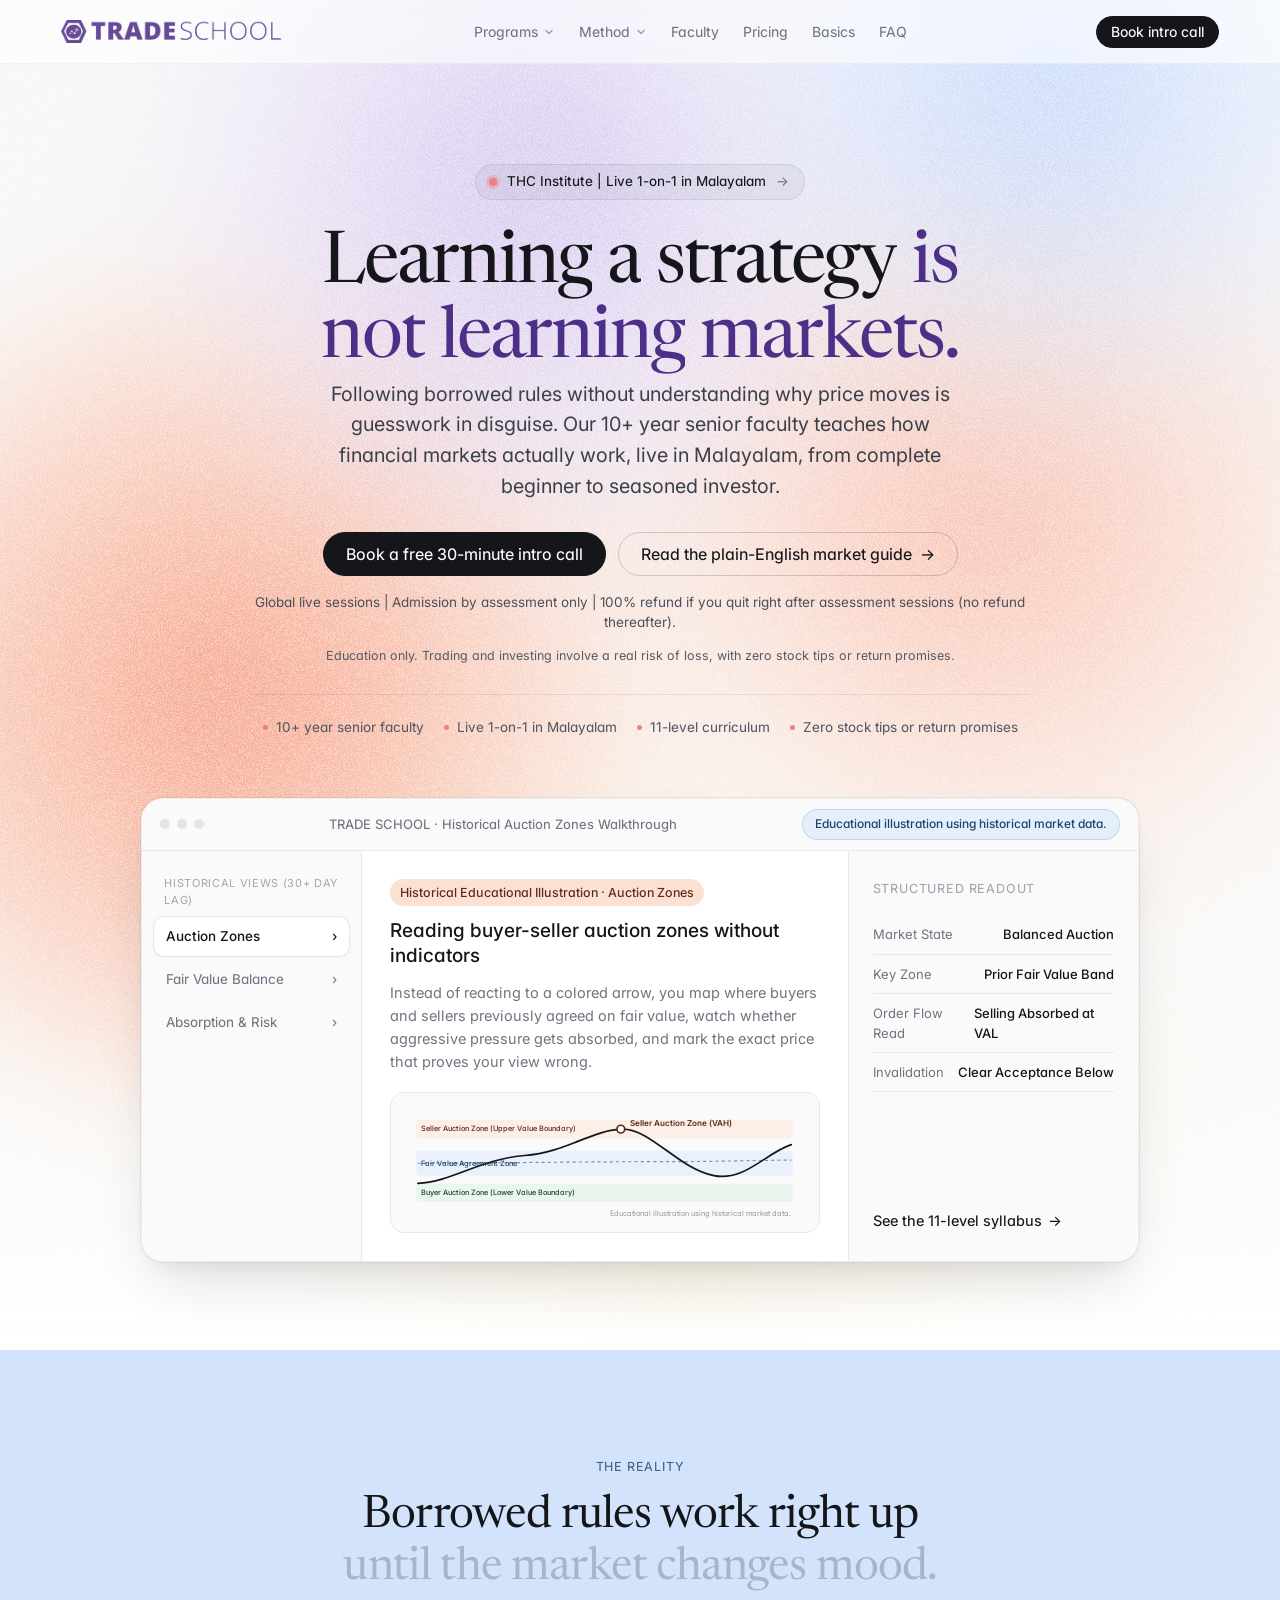
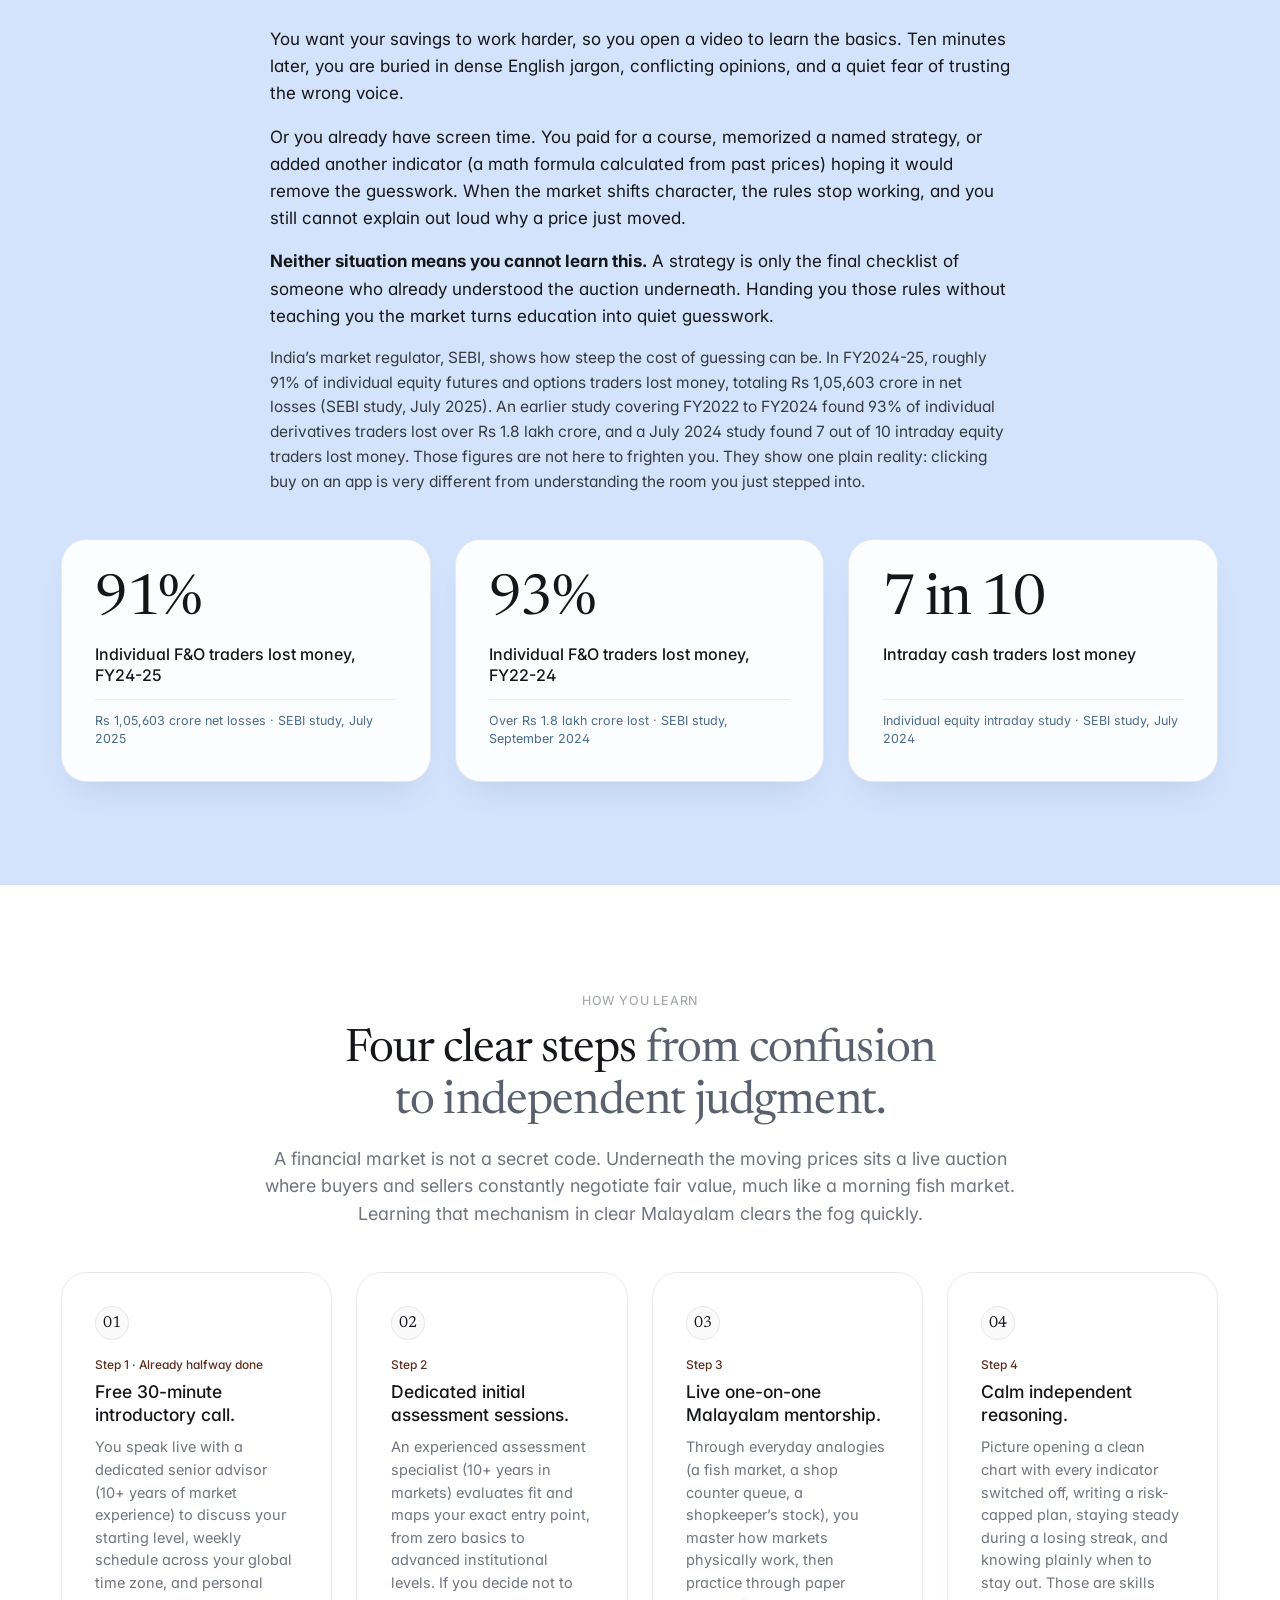
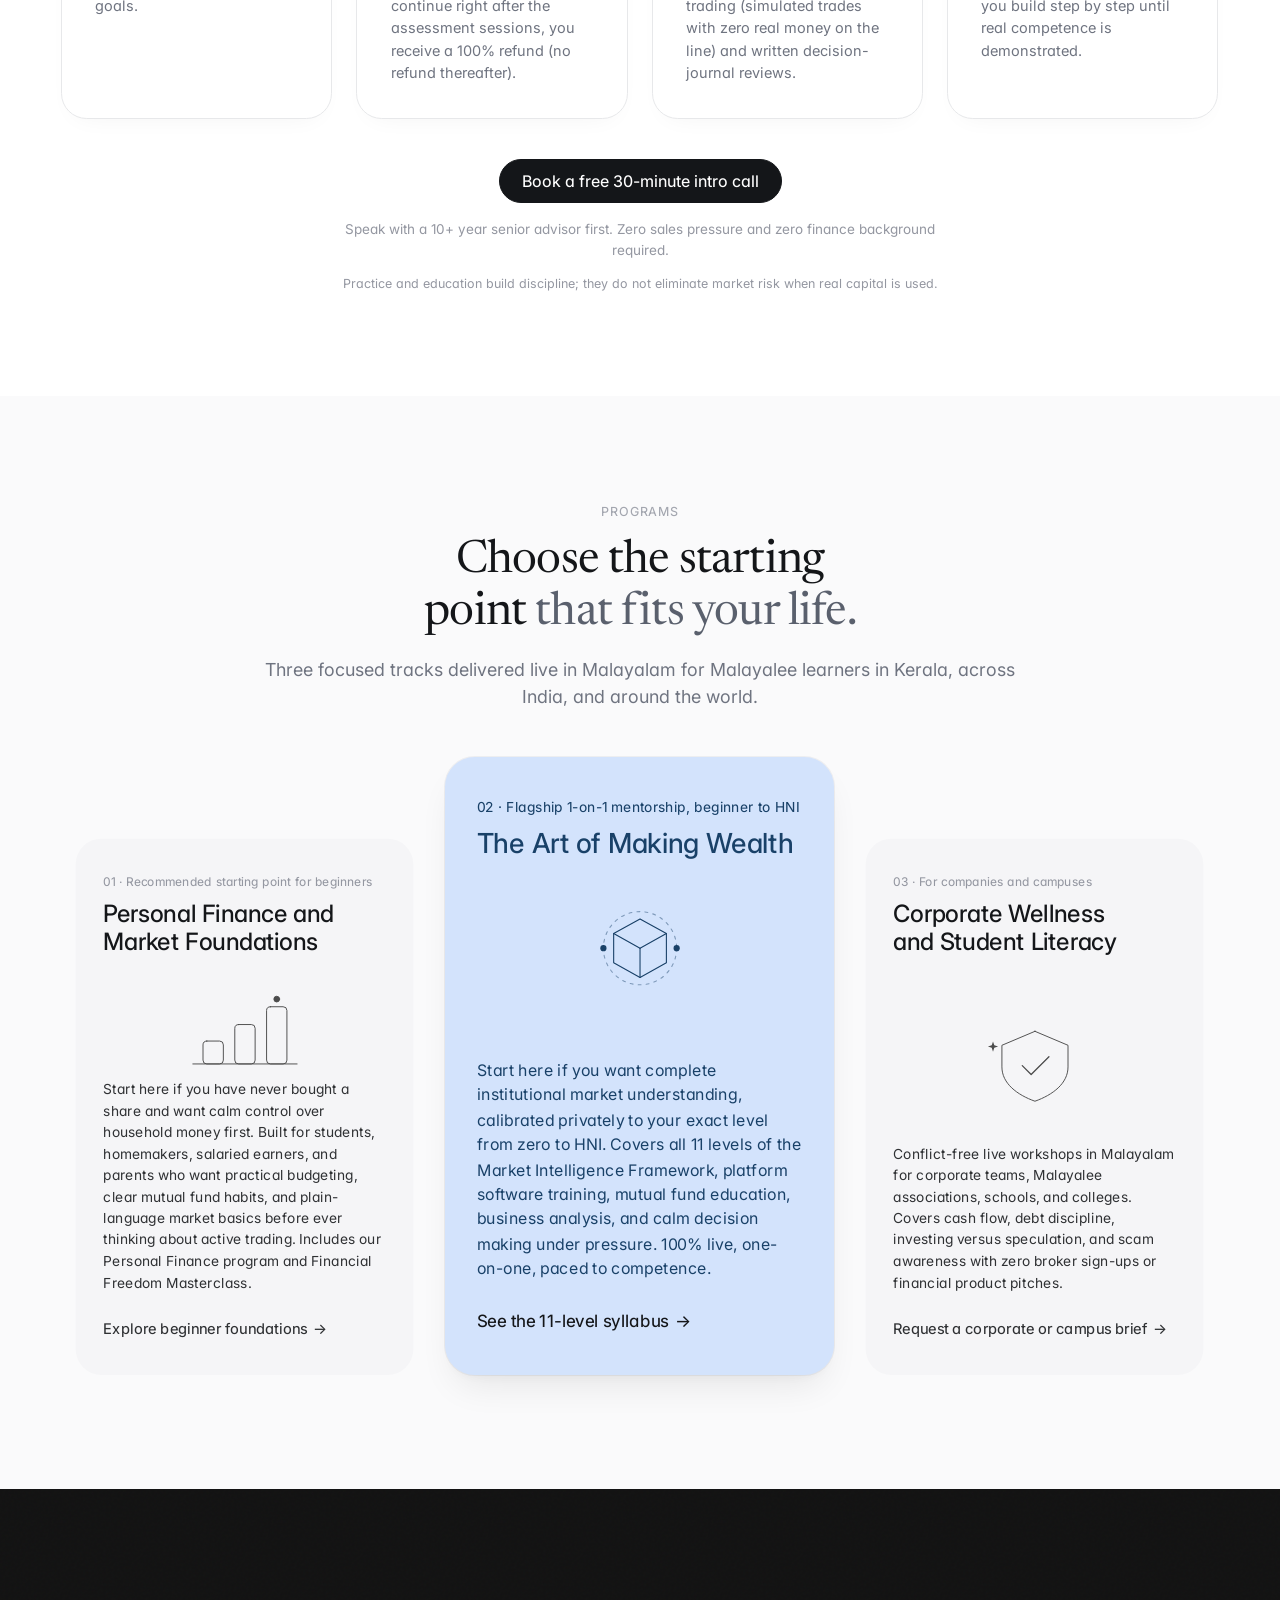
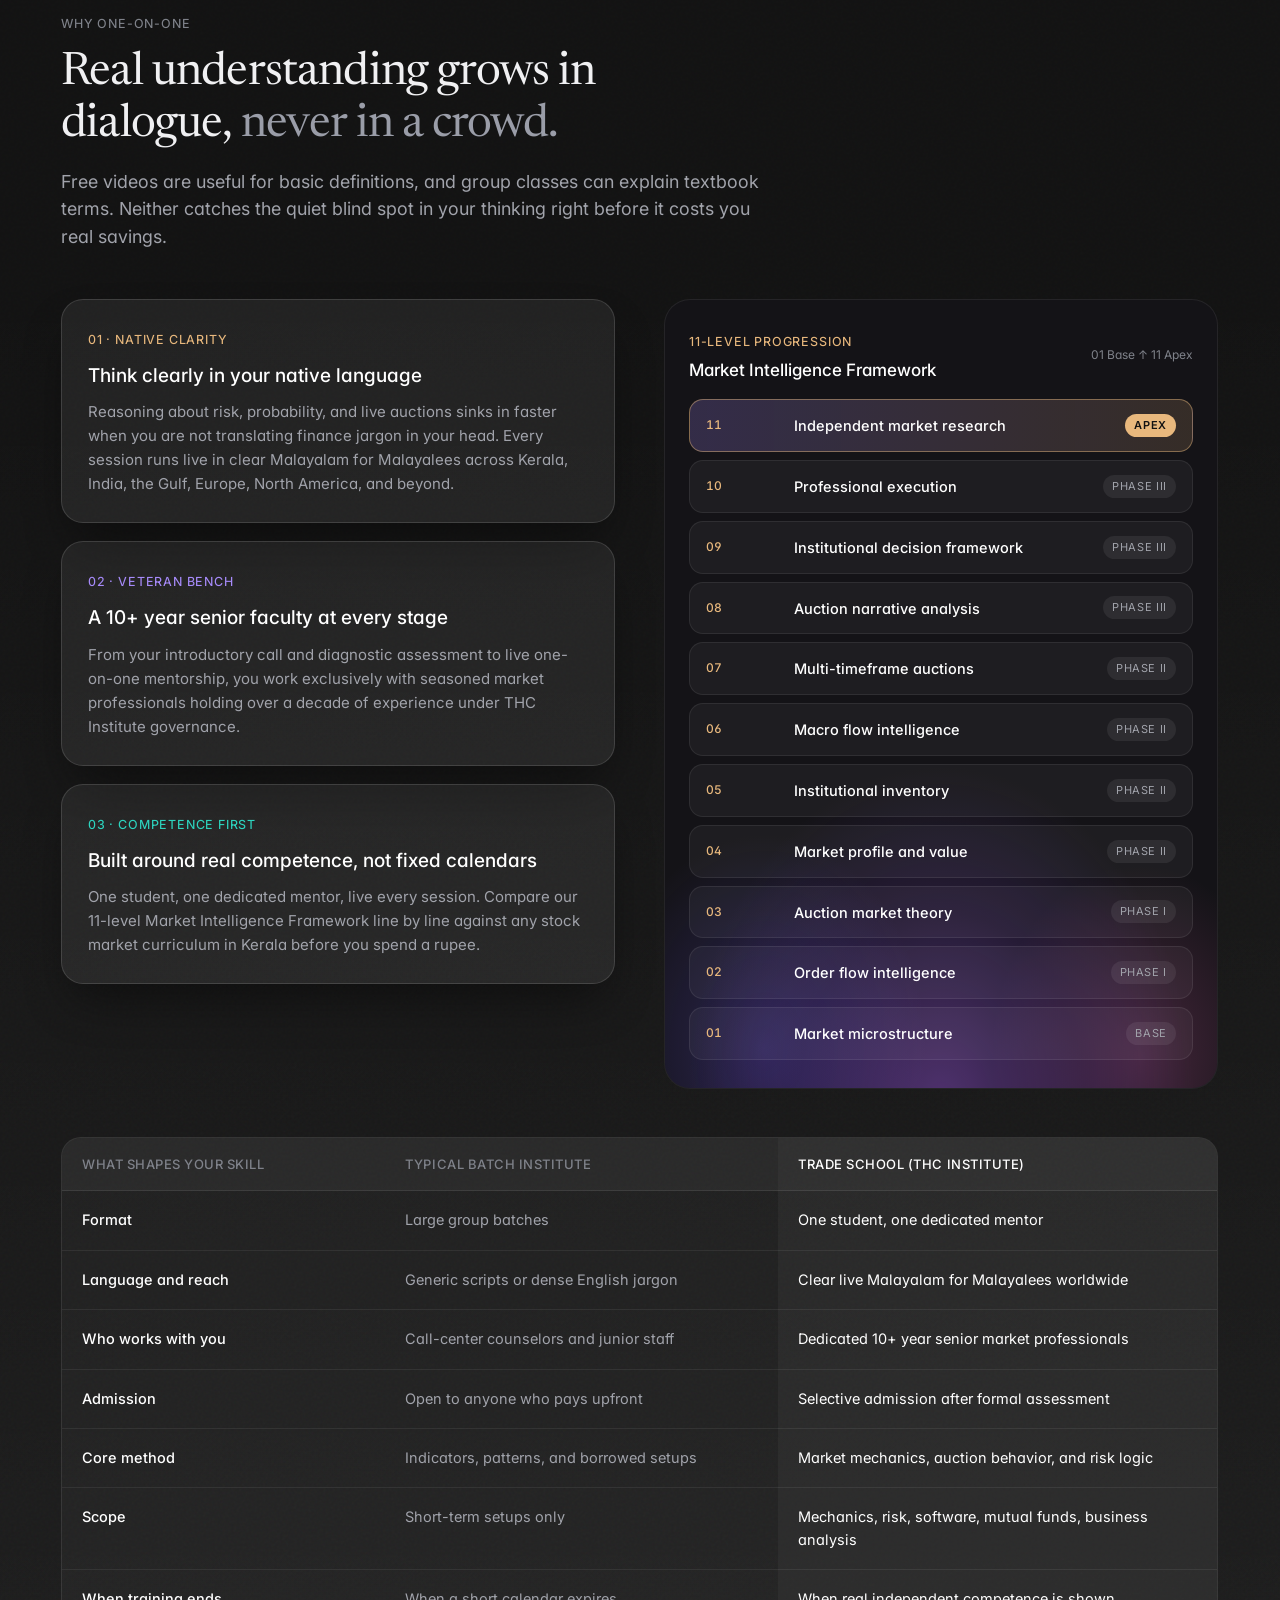
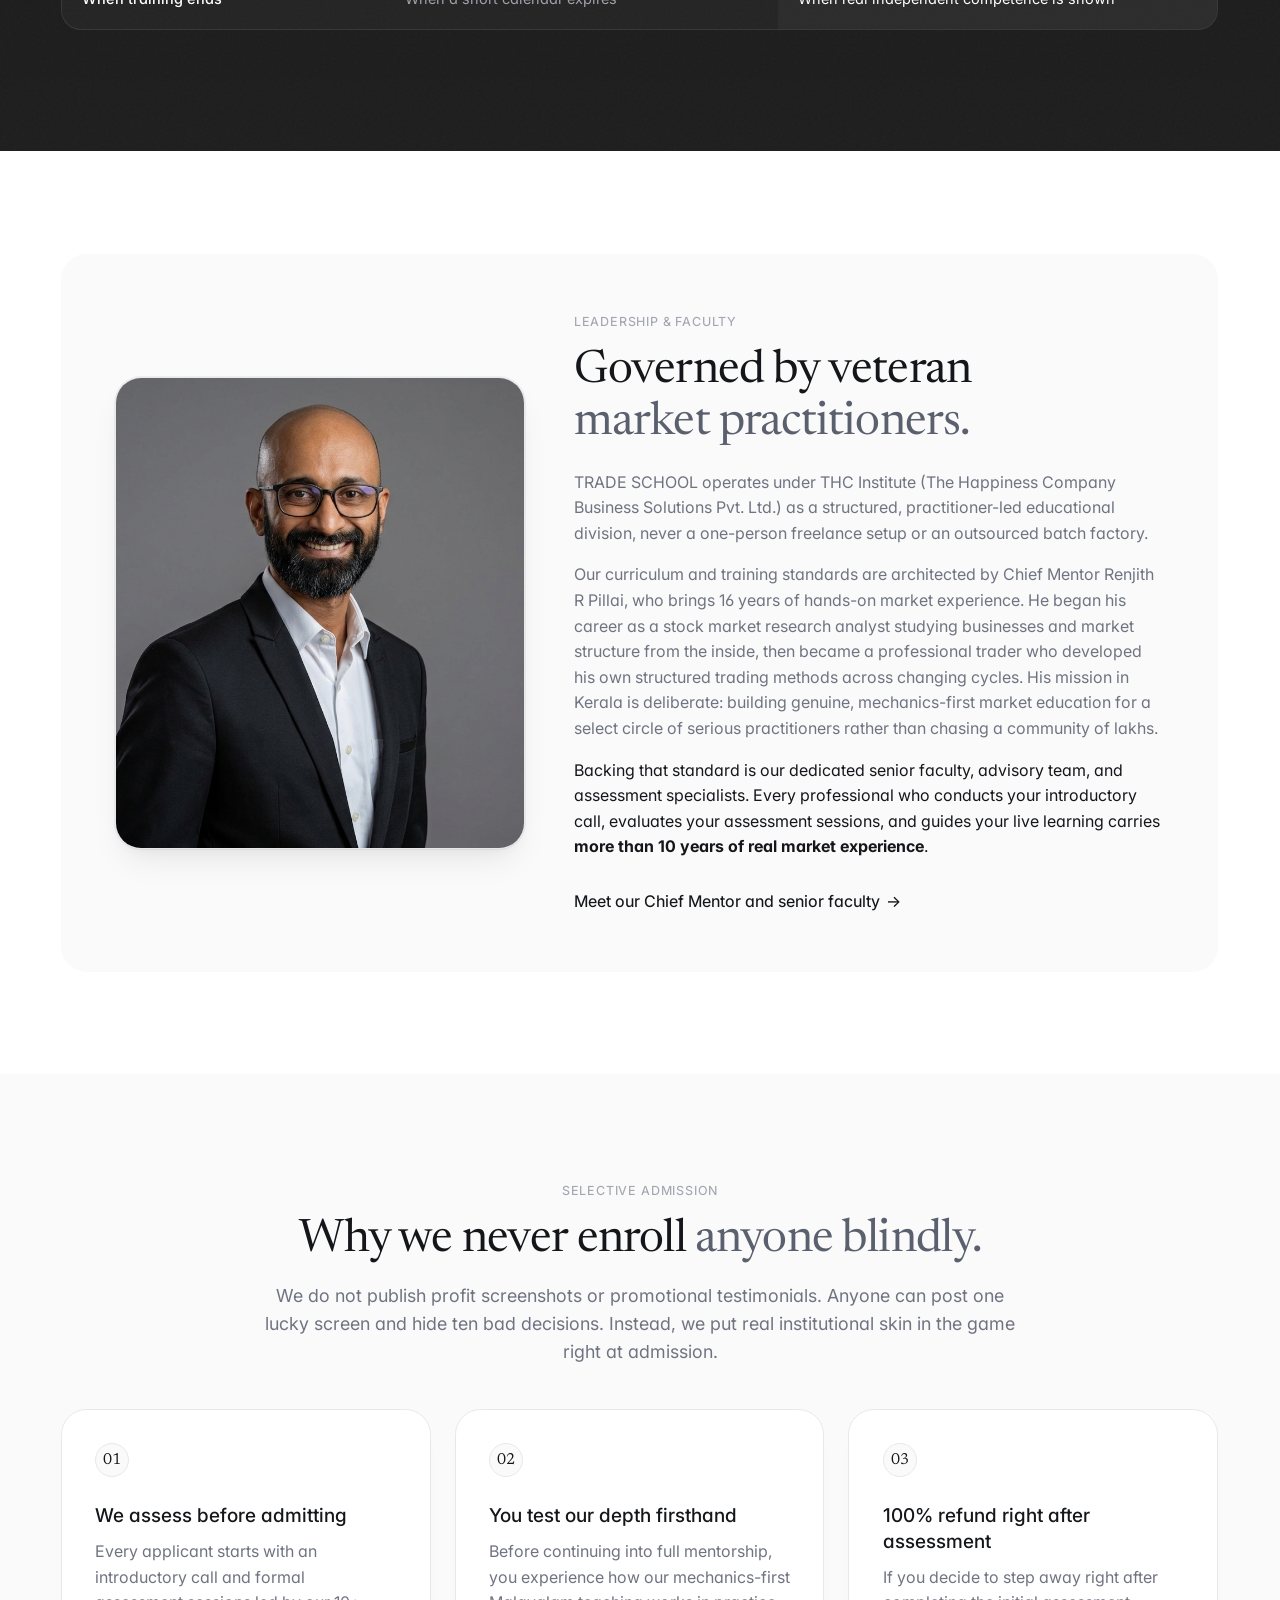
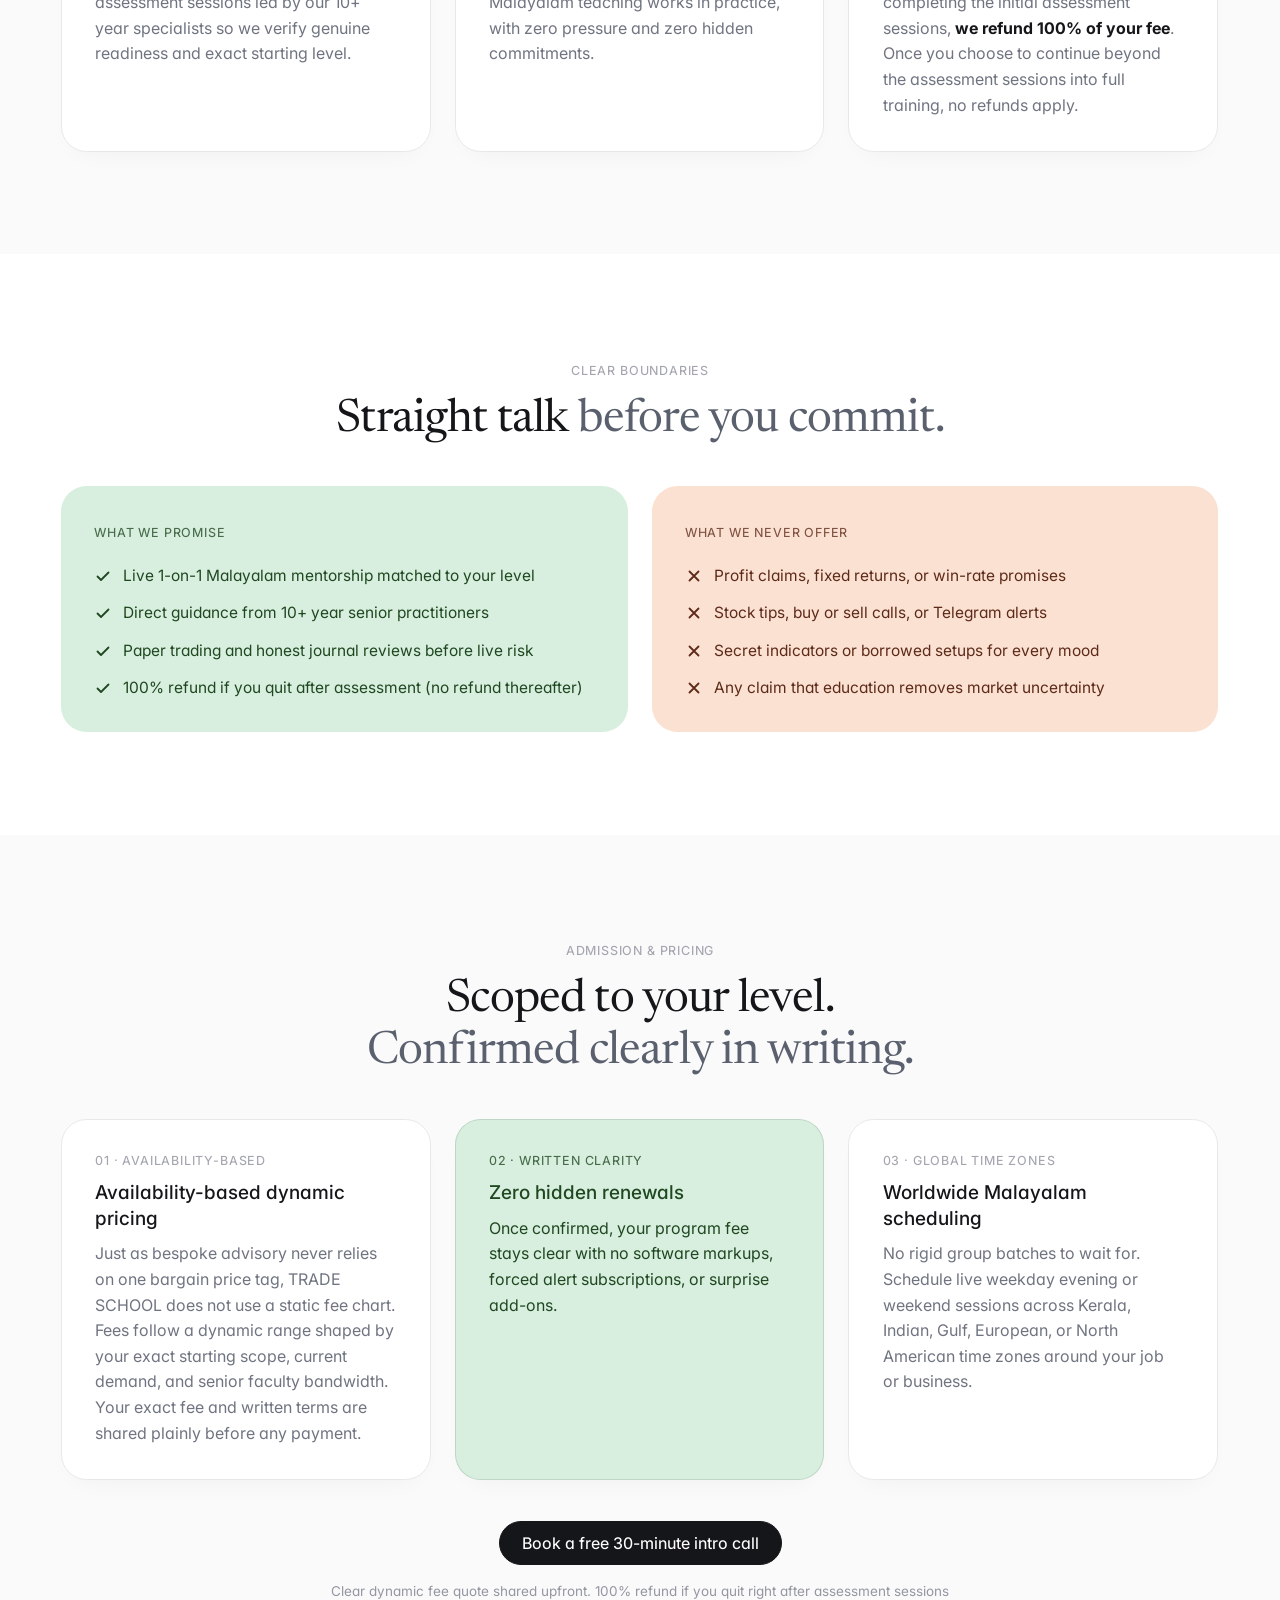
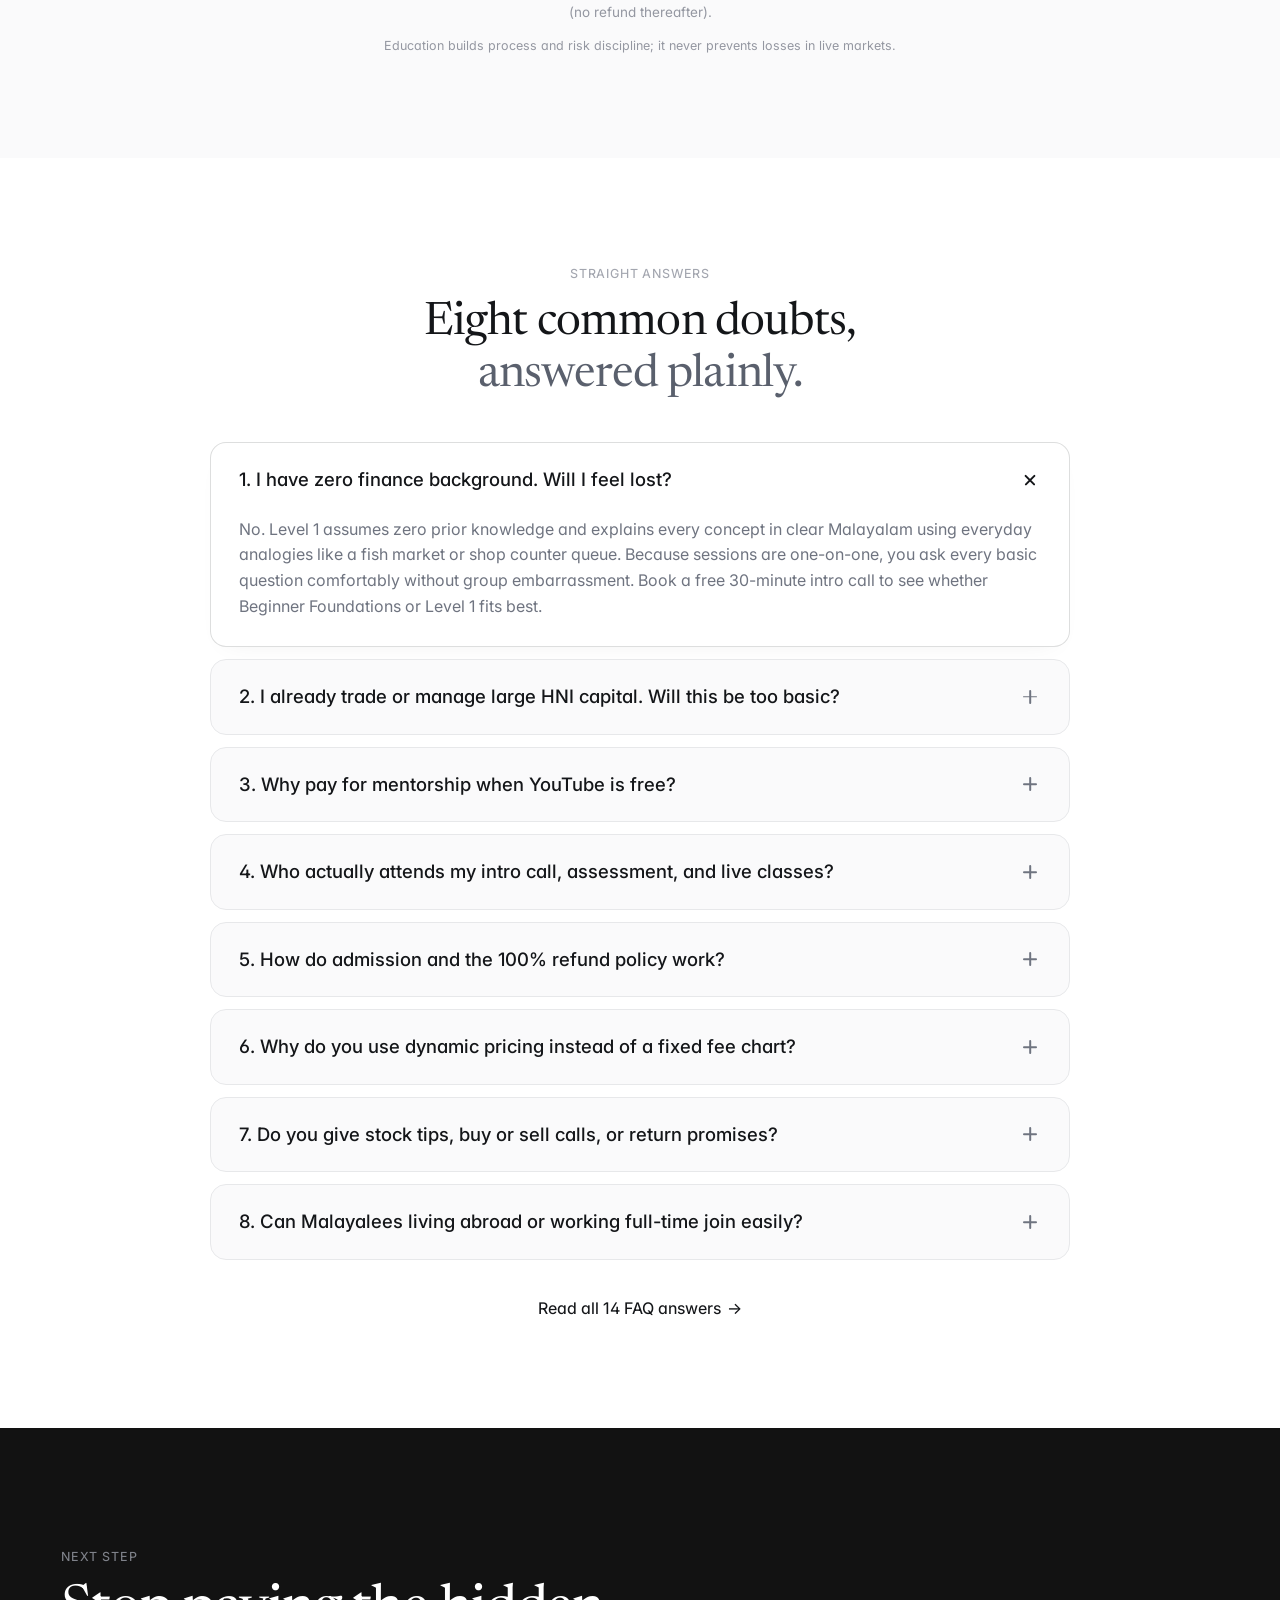
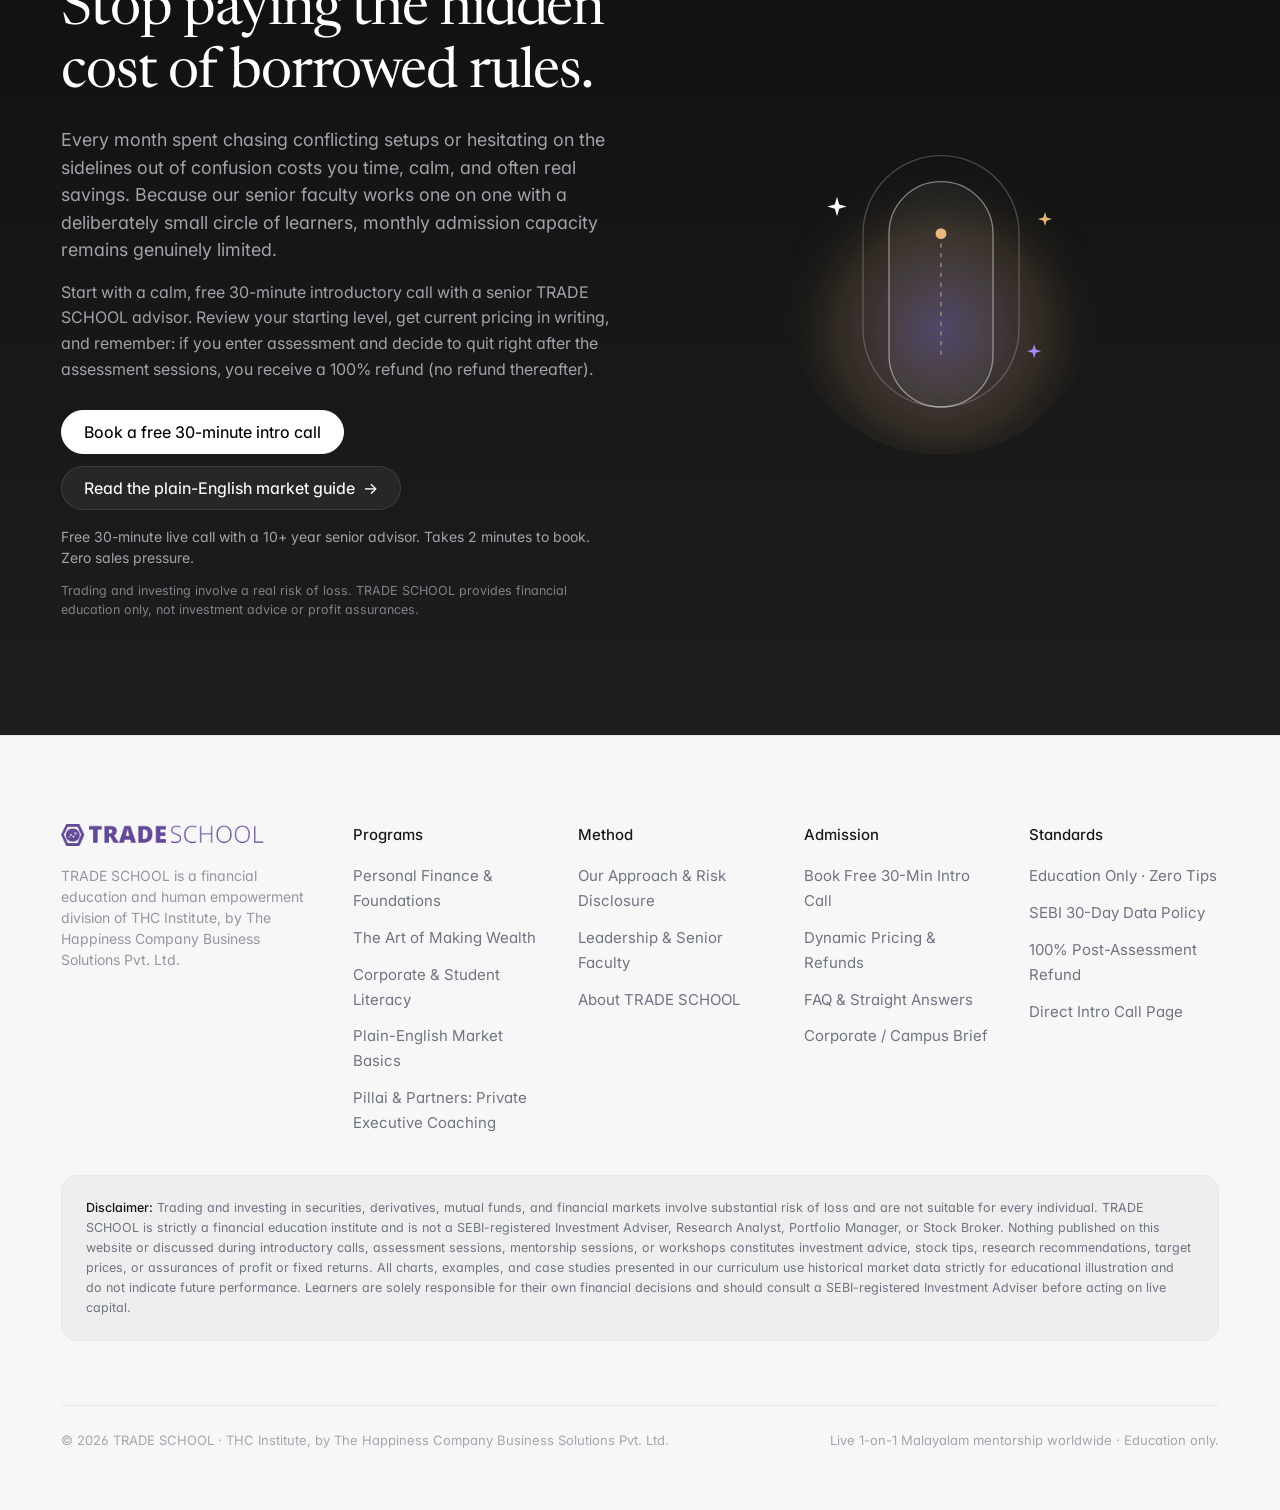
==== commit e43a1e2a: "feat: add premium-hni standalone executive page and update global footer links" ====
--- a/index.html
+++ b/index.html
@@ -1058,6 +1058,7 @@
             <li><a href="art-of-making-wealth.html">The Art of Making Wealth</a></li>
             <li><a href="corporate-campus.html">Corporate &amp; Student Literacy</a></li>
             <li><a href="market-basics.html">Plain-English Market Basics</a></li>
+            <li><a href="premium-hni.html">Pillai &amp; Partners: Private Executive Coaching</a></li>
           </ul>
         </div>
         <div>
--- a/css/styles.css
+++ b/css/styles.css
@@ -5775,6 +5775,73 @@
   border-radius: clamp(14px, 1.8vw, 18px);
 }
 
+/* Responsive zcal Split: Mobile/Smaller Screens keep inline widget; Desktop (>= 1024px) uses 901x1113 iframe */
+.zcal-embed--mobile {
+  display: block;
+  width: 100%;
+}
+
+.zcal-inline-widget > div {
+  width: 100%;
+  min-width: min(100%, 320px) !important;
+}
+
+.zcal-inline-widget iframe {
+  width: 100% !important;
+  max-width: 100%;
+  display: block;
+}
+
+@media (max-width: 640px) {
+  .form-shell--booking {
+    padding-left: 0;
+    padding-right: 0;
+  }
+
+  .form-shell--booking > :not(.zcal-embed-wrap) {
+    padding-left: clamp(16px, 4.5vw, 24px);
+    padding-right: clamp(16px, 4.5vw, 24px);
+  }
+
+  .form-shell--booking .zcal-embed-wrap {
+    padding: 0;
+    border-left: 0;
+    border-right: 0;
+    border-radius: 0;
+    overflow: visible;
+  }
+}
+
+@media (max-width: 400px) {
+  .form-shell--booking {
+    margin-left: calc(var(--gutter) * -1);
+    margin-right: calc(var(--gutter) * -1);
+    border-left: 0;
+    border-right: 0;
+    border-radius: 0;
+  }
+}
+
+@media (min-width: 1024px) {
+  .form-shell--booking {
+    max-width: 1060px;
+    padding-left: clamp(20px, 2.6vw, 44px);
+    padding-right: clamp(20px, 2.6vw, 44px);
+  }
+
+  .zcal-embed--desktop {
+    display: flex;
+    justify-content: center;
+    align-items: flex-start;
+    width: 100%;
+  }
+
+  .zcal-embed--desktop iframe {
+    display: block;
+    max-width: 100%;
+  }
+}
+
 /* 6. Single Clean Navigation Breakpoint (980px) */
 @media (max-width: 980px) {
   .desktop-nav { display: none; }
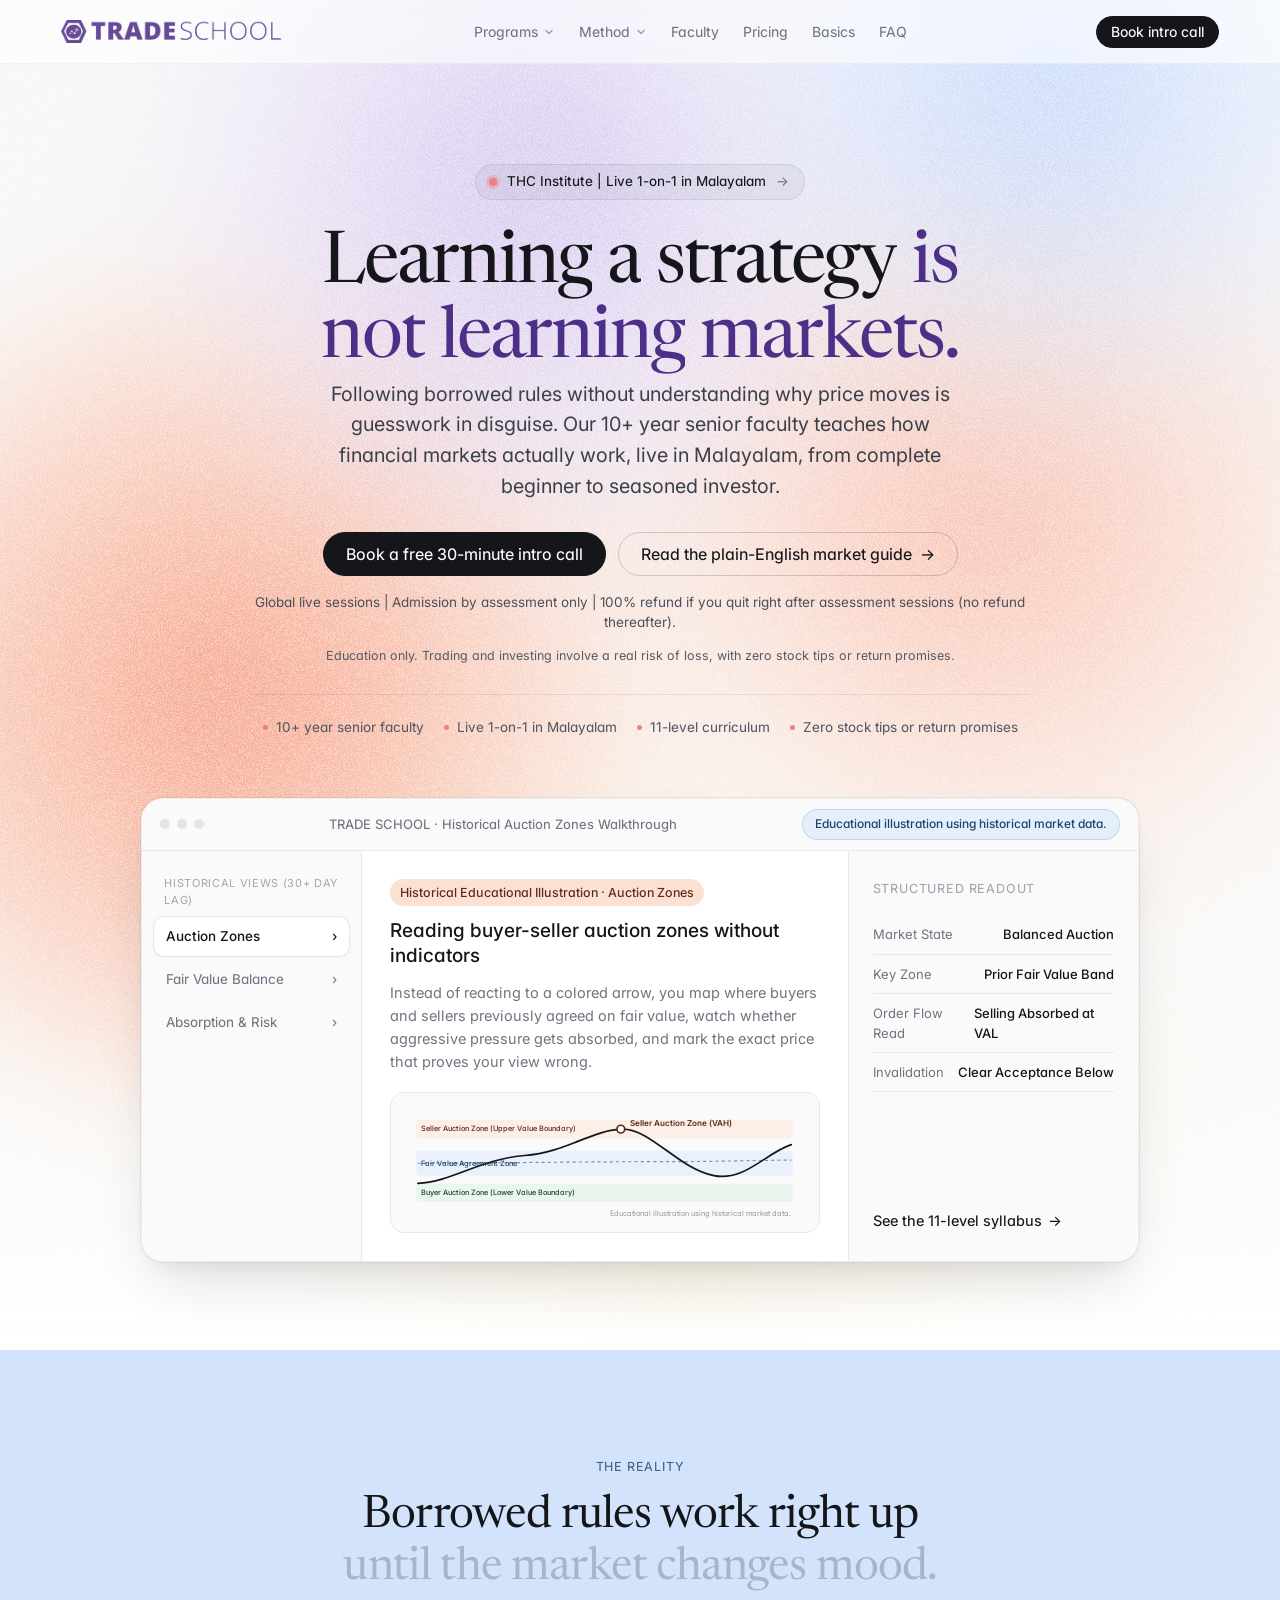
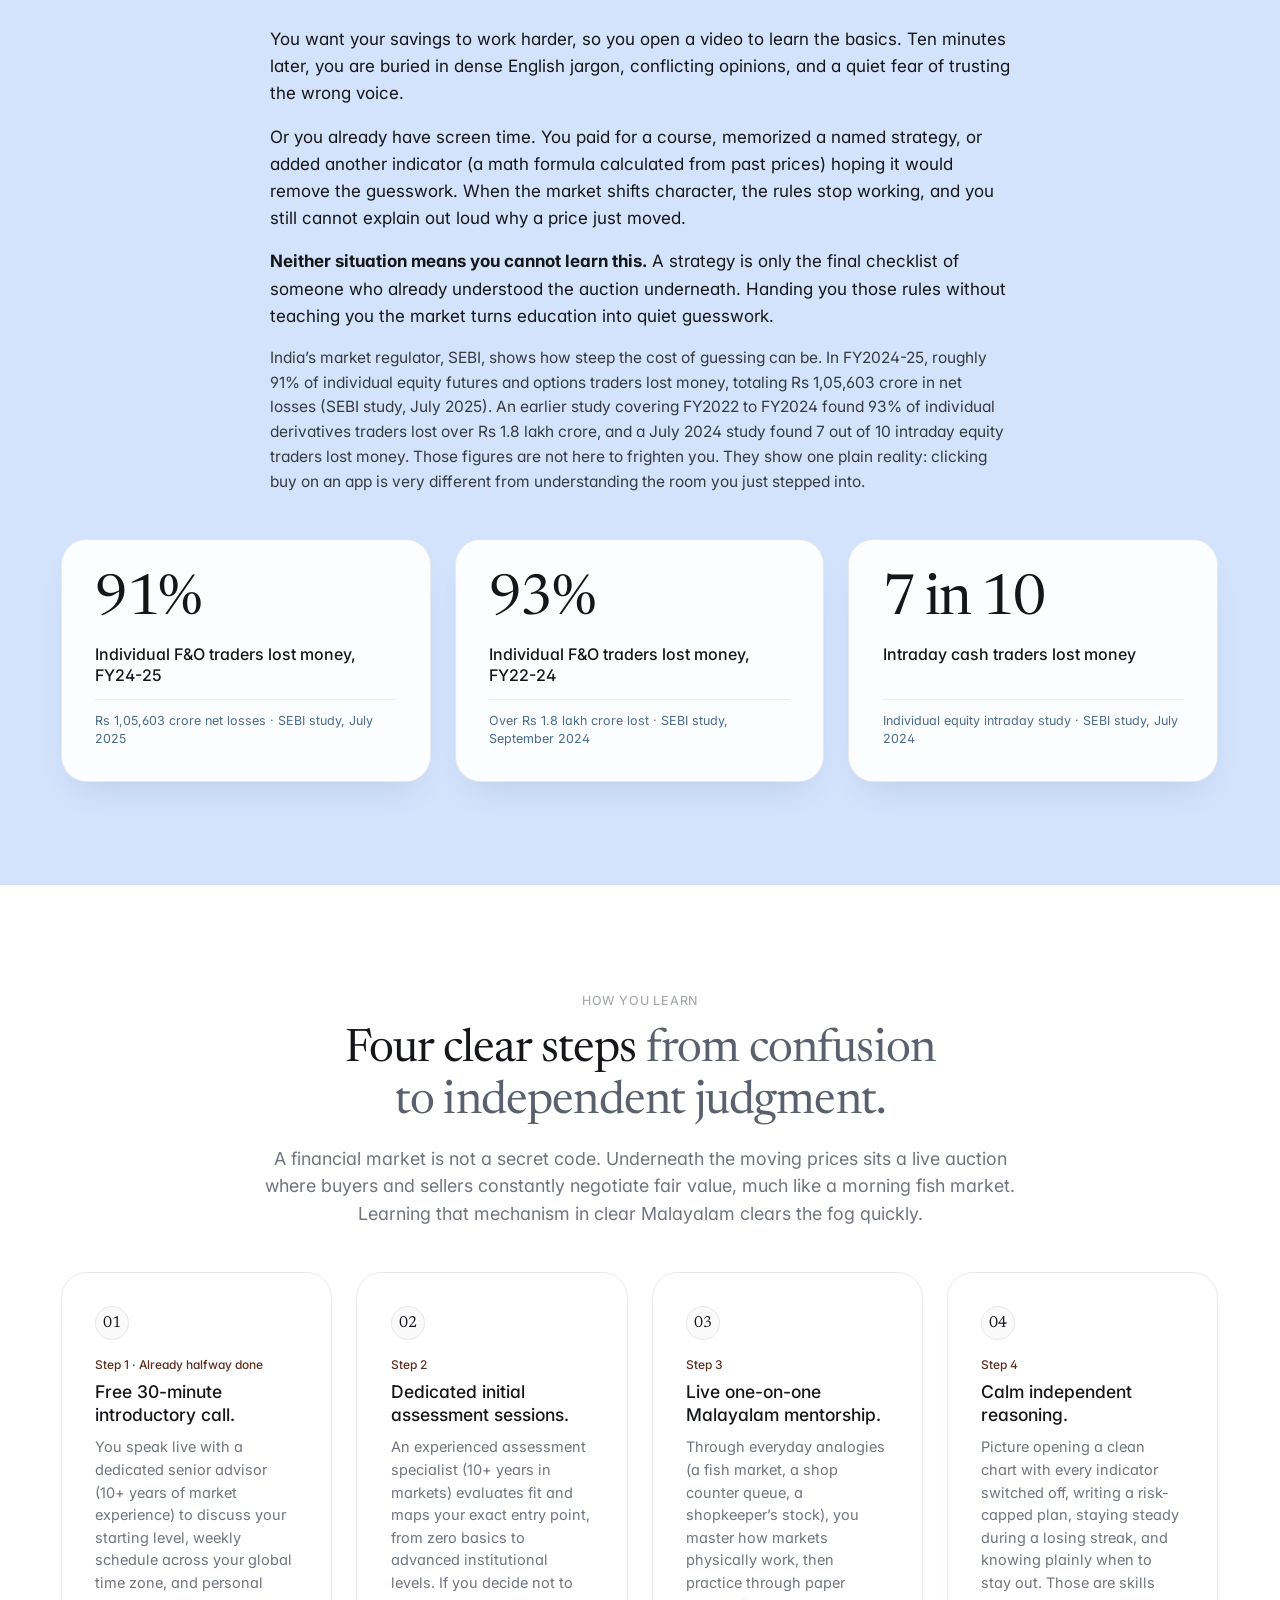
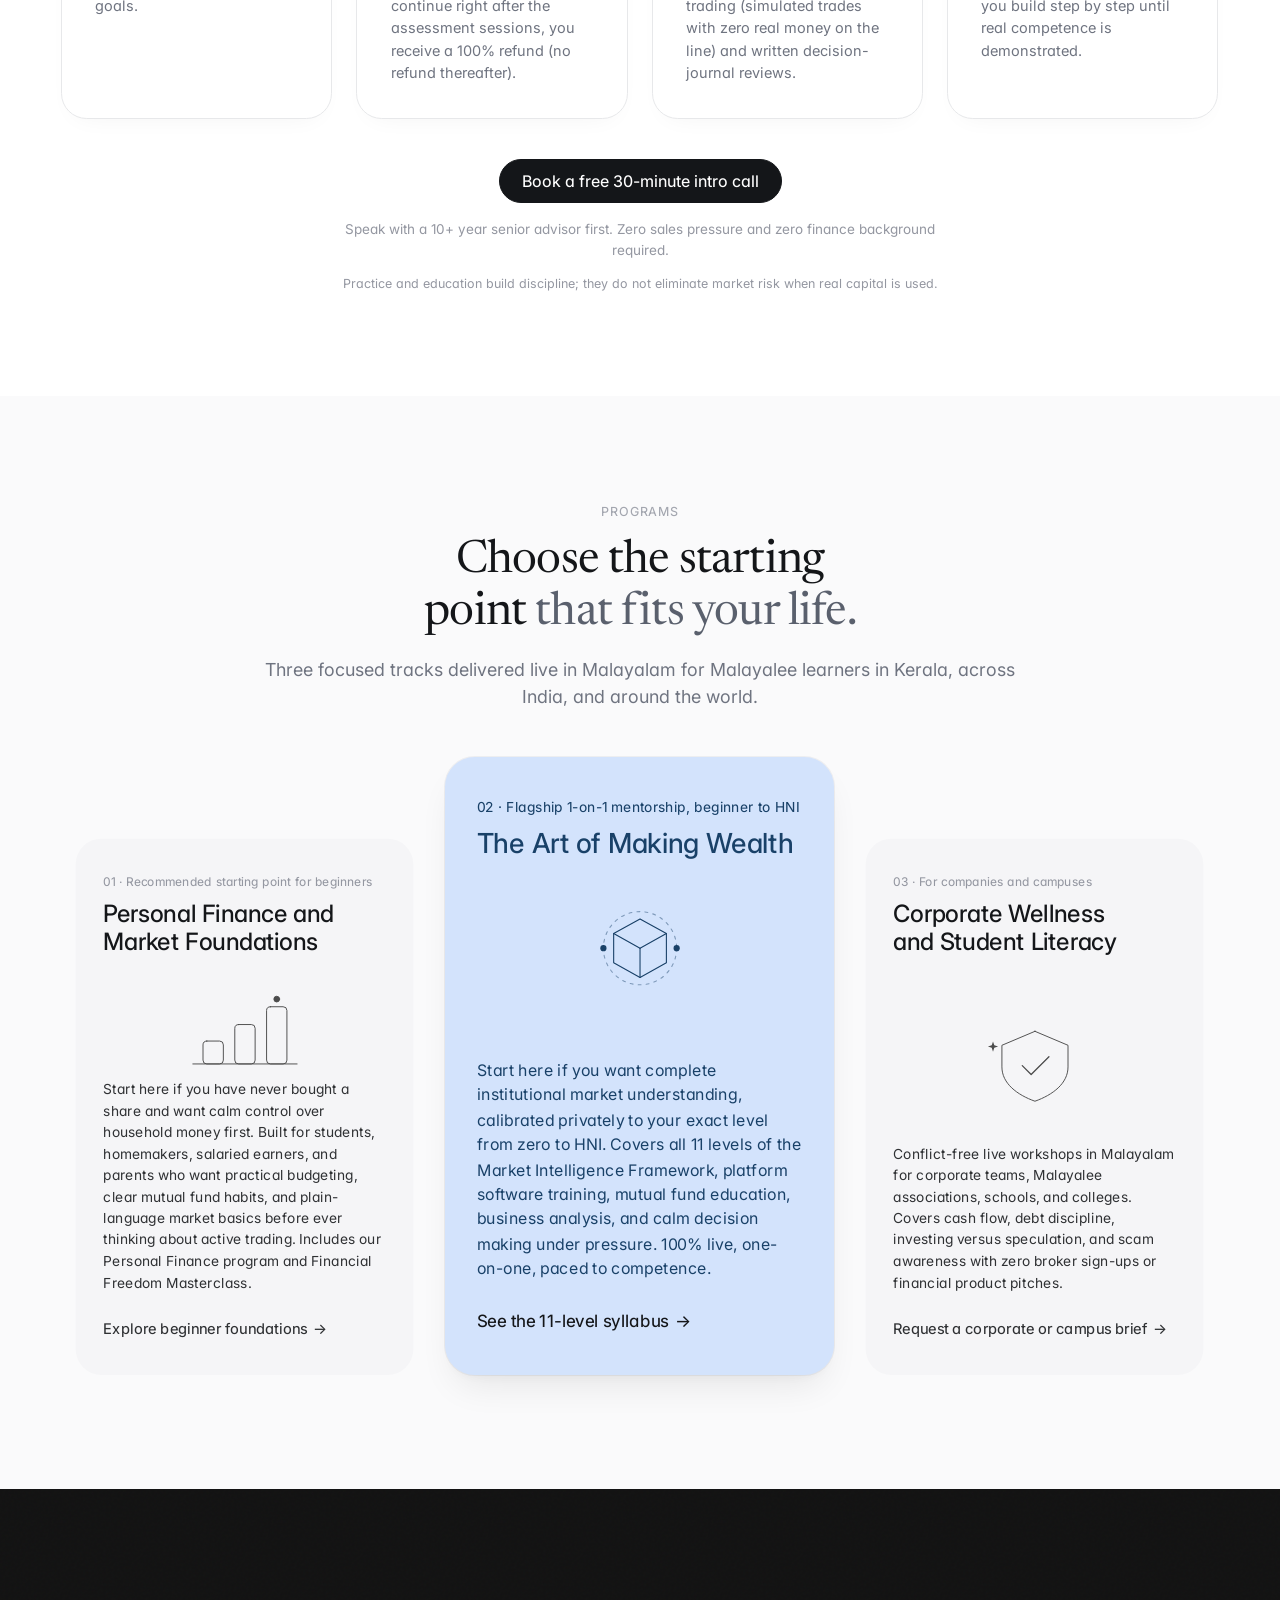
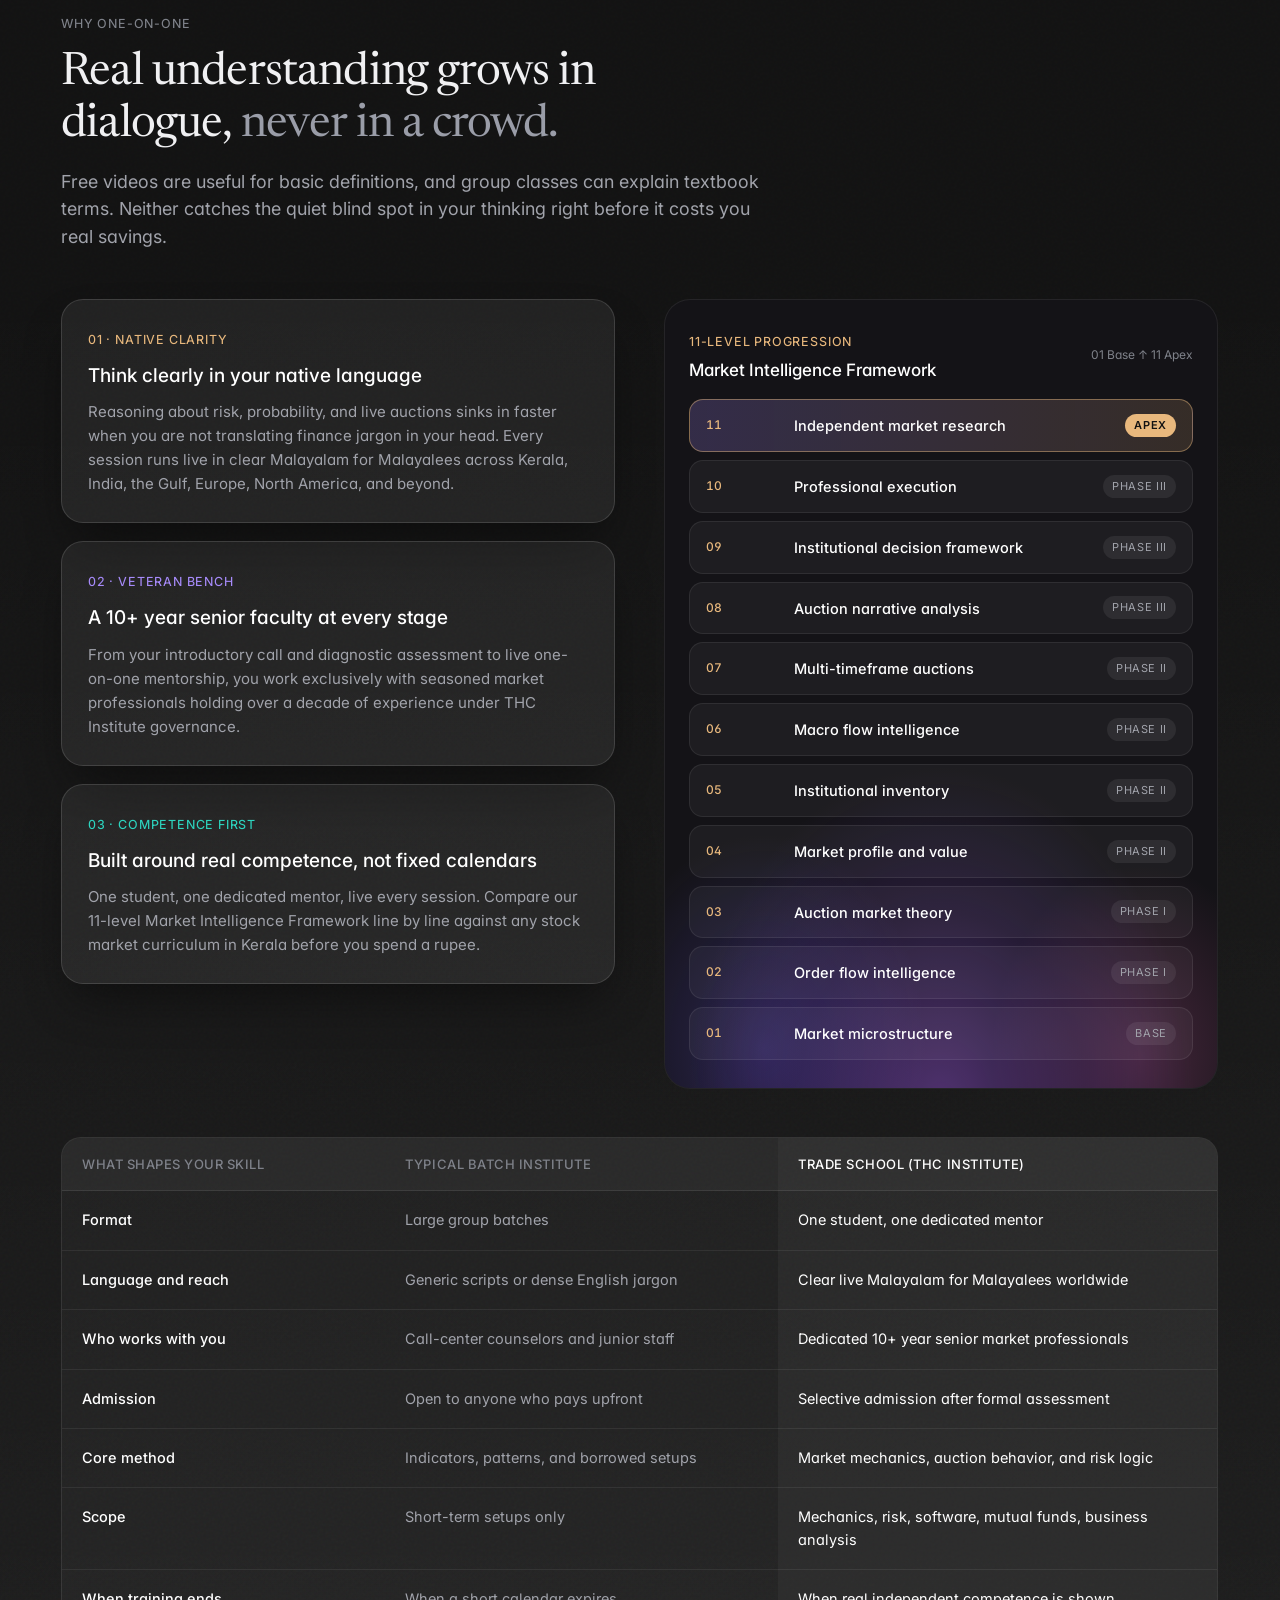
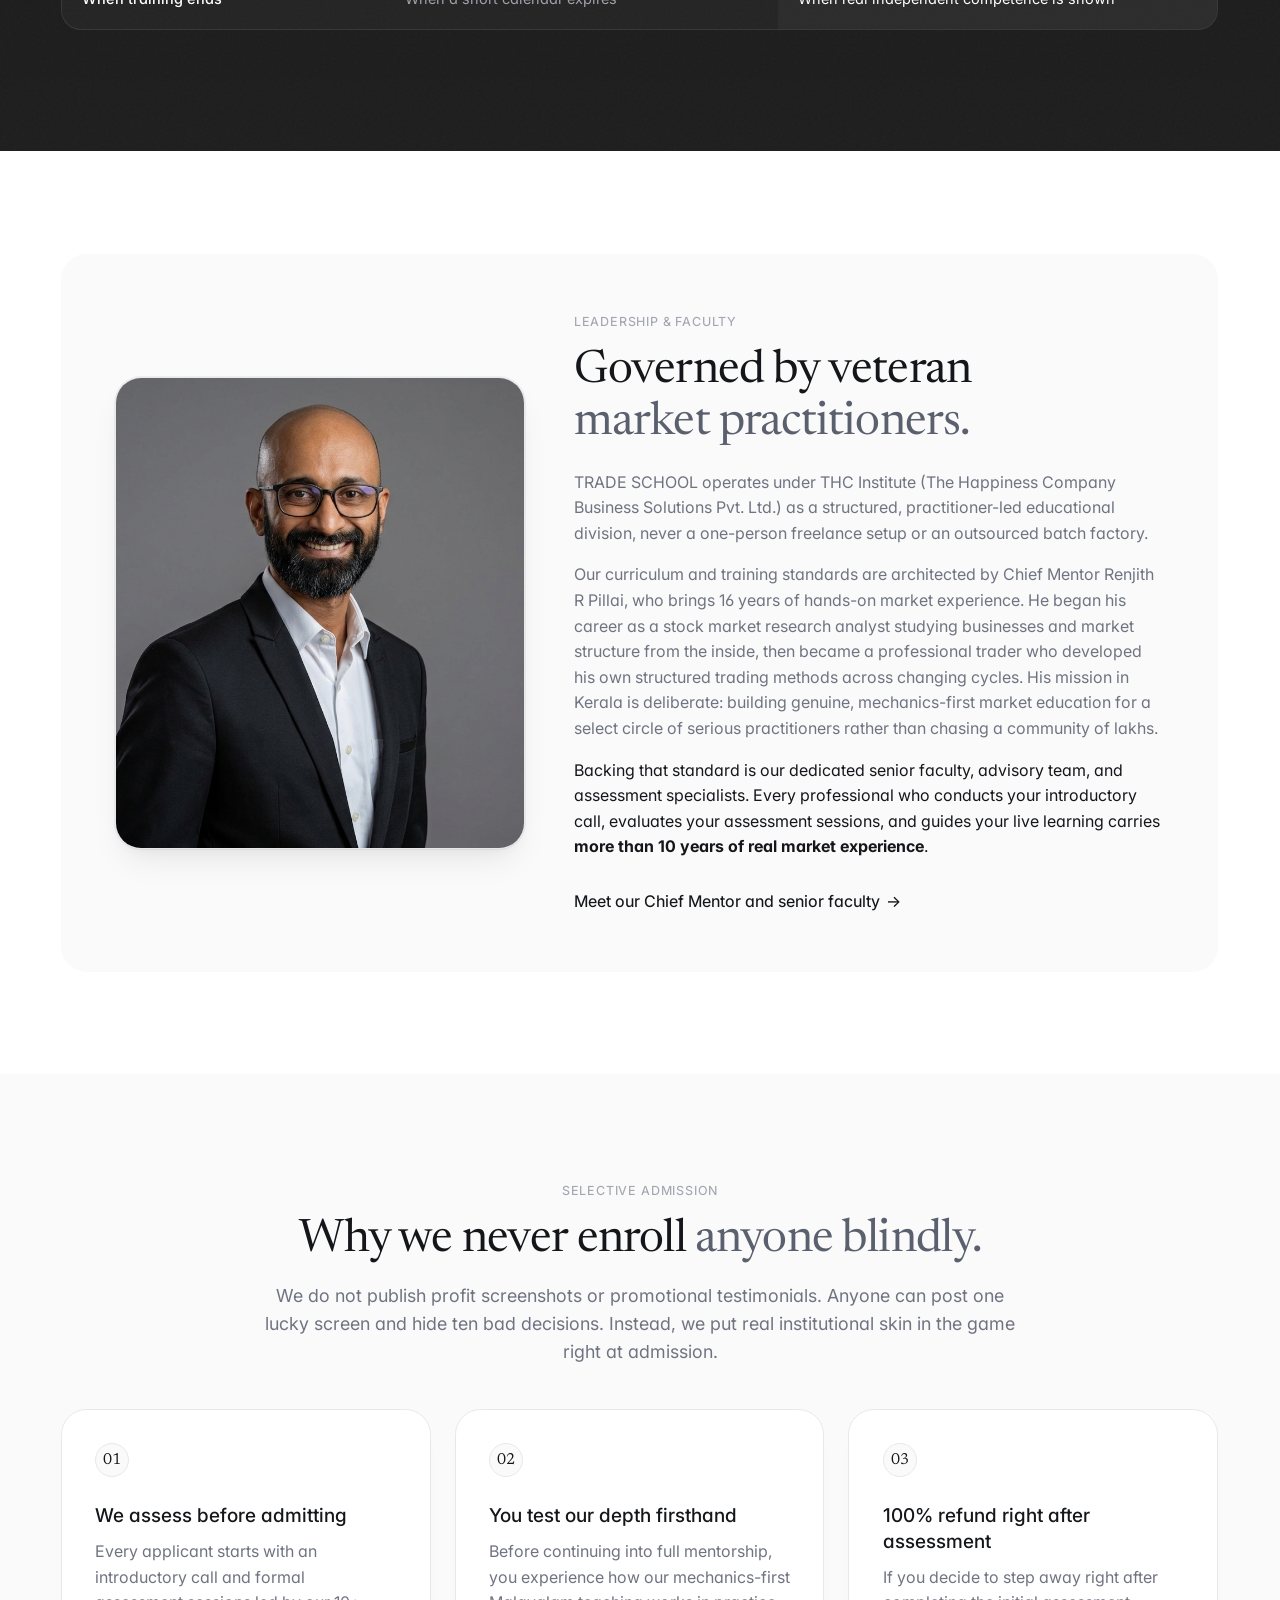
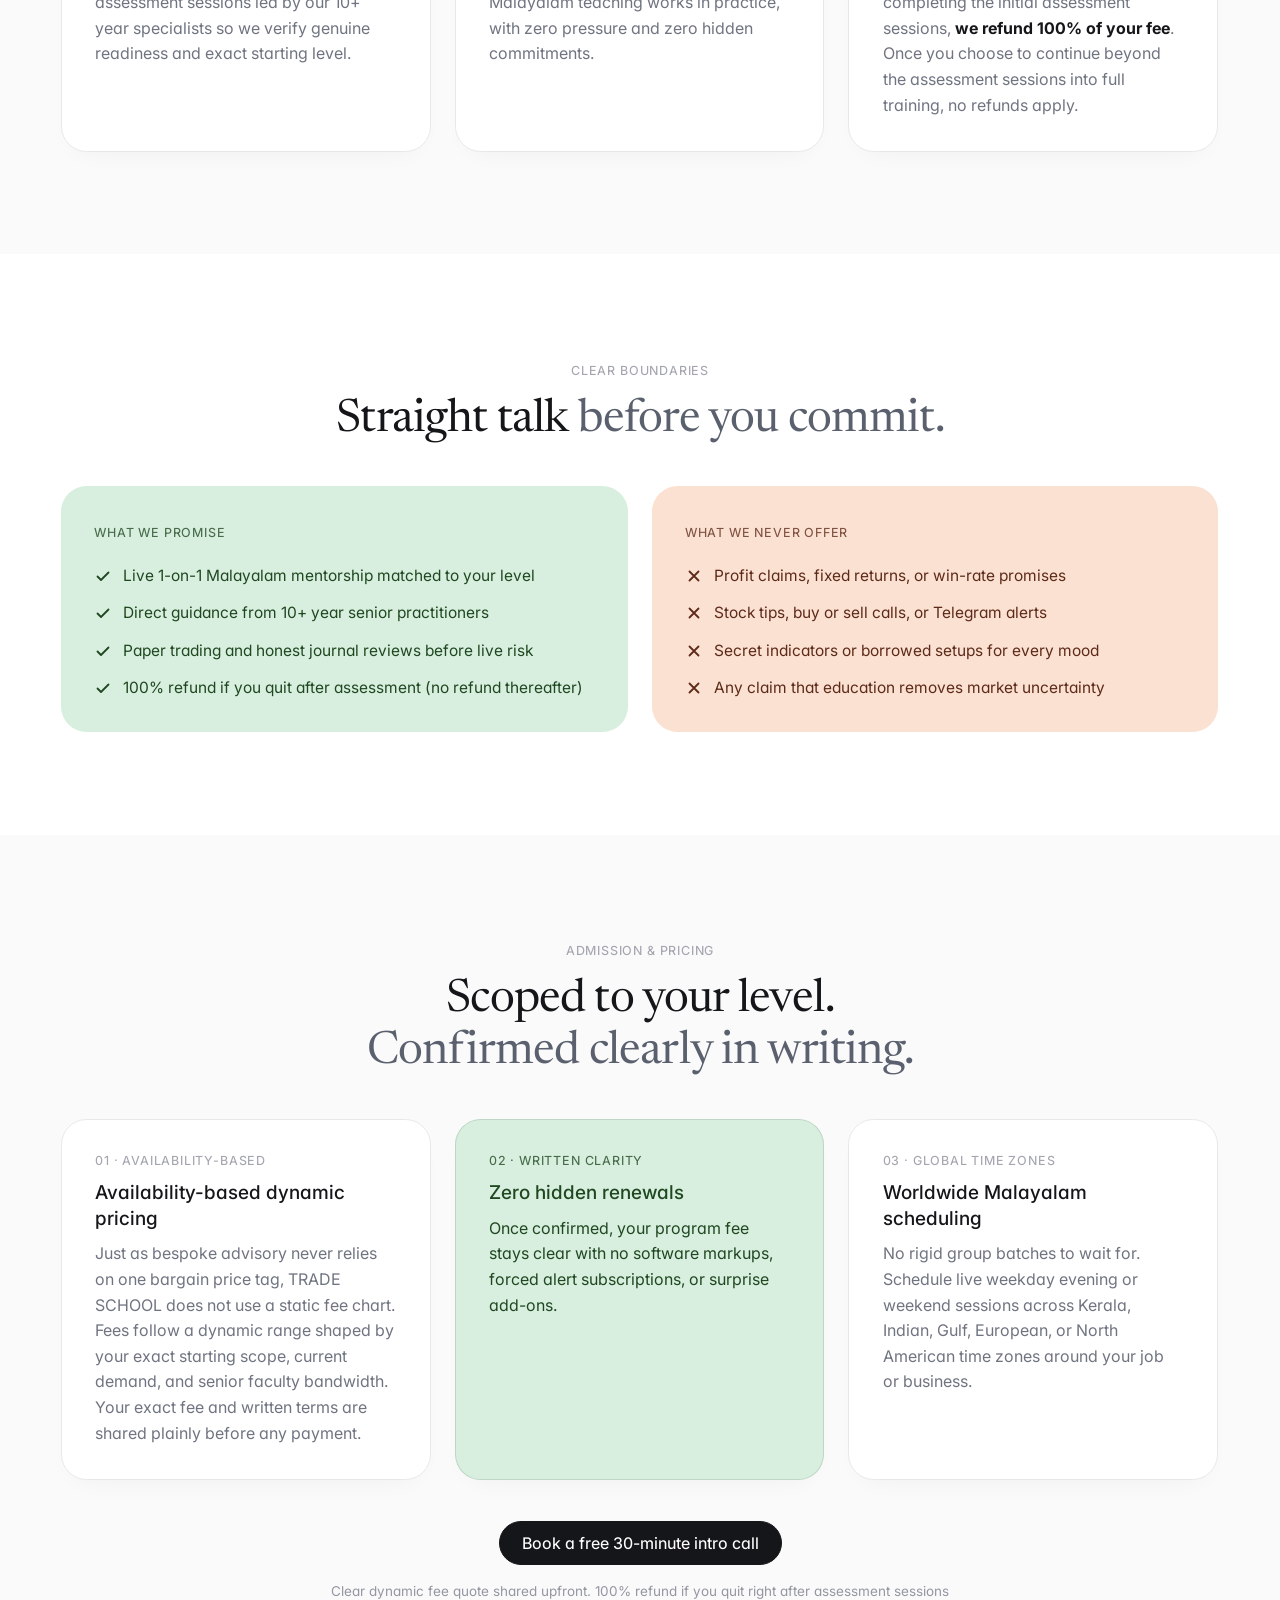
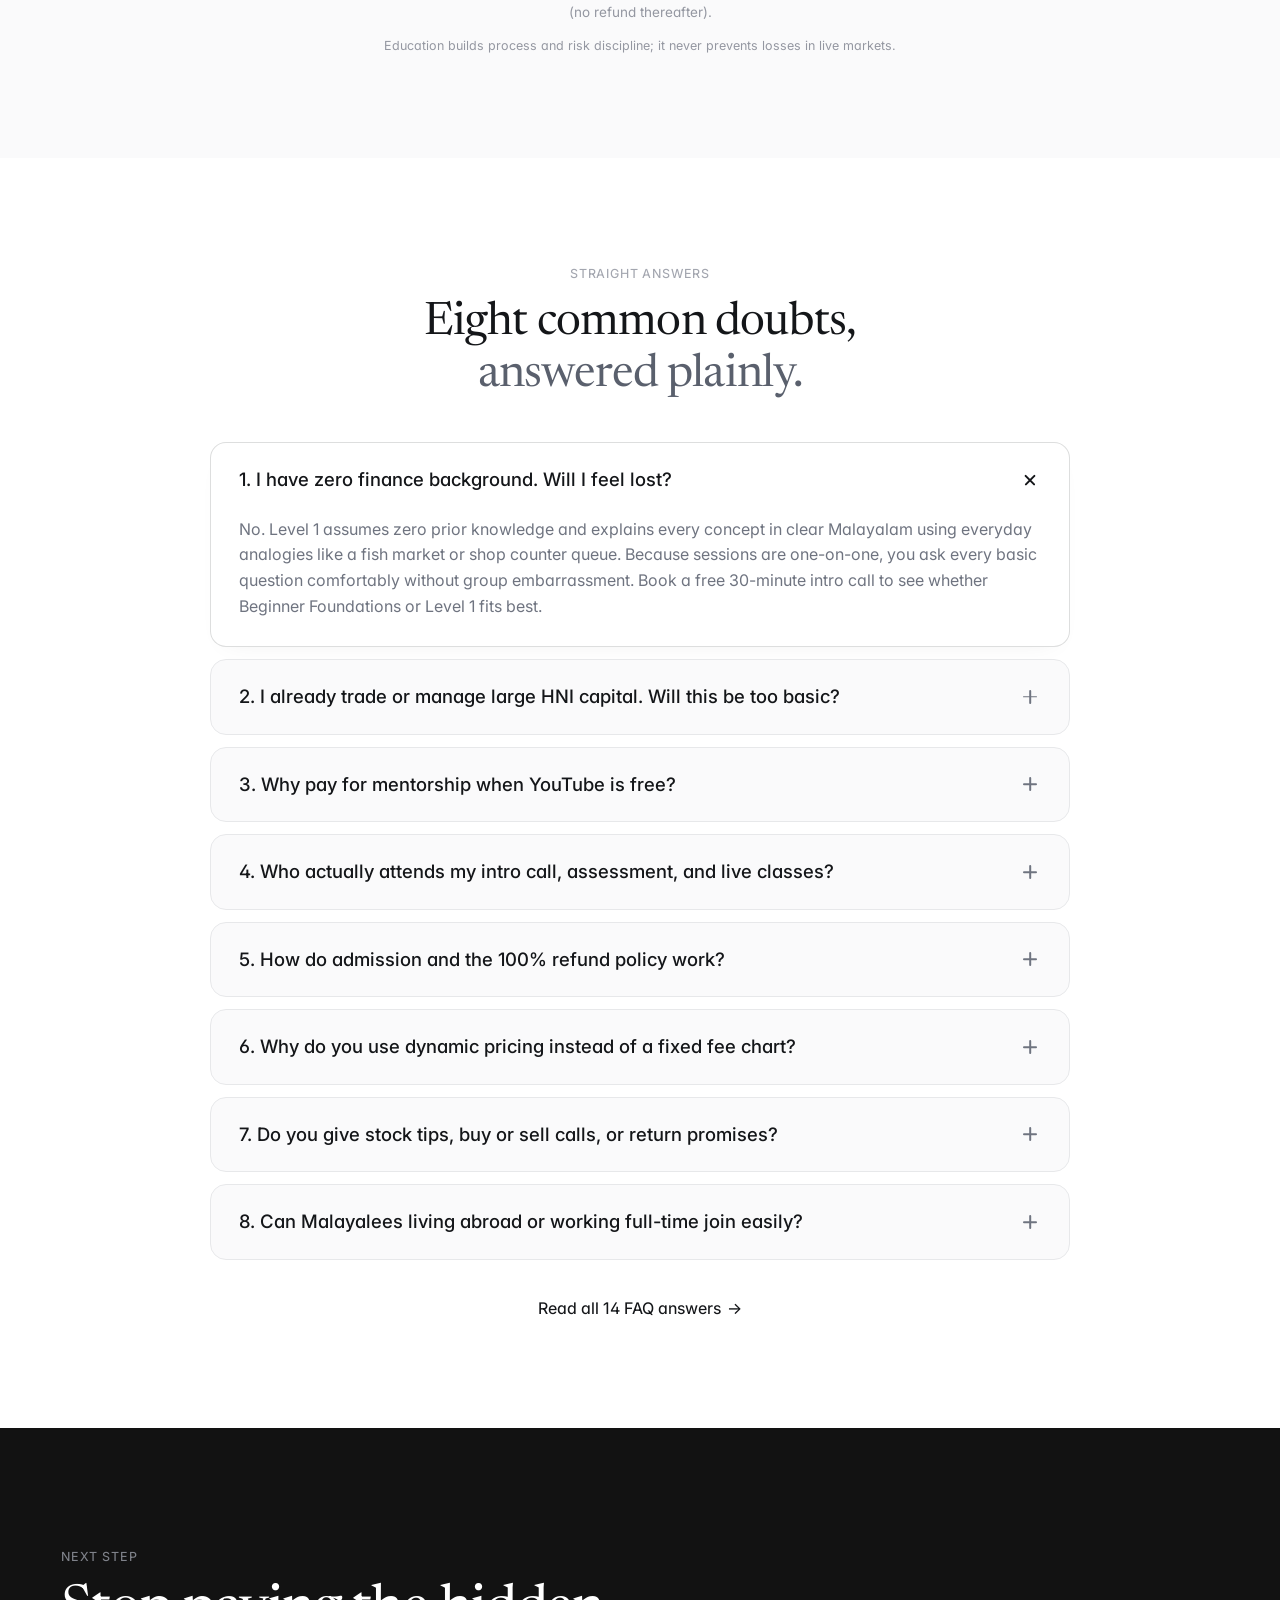
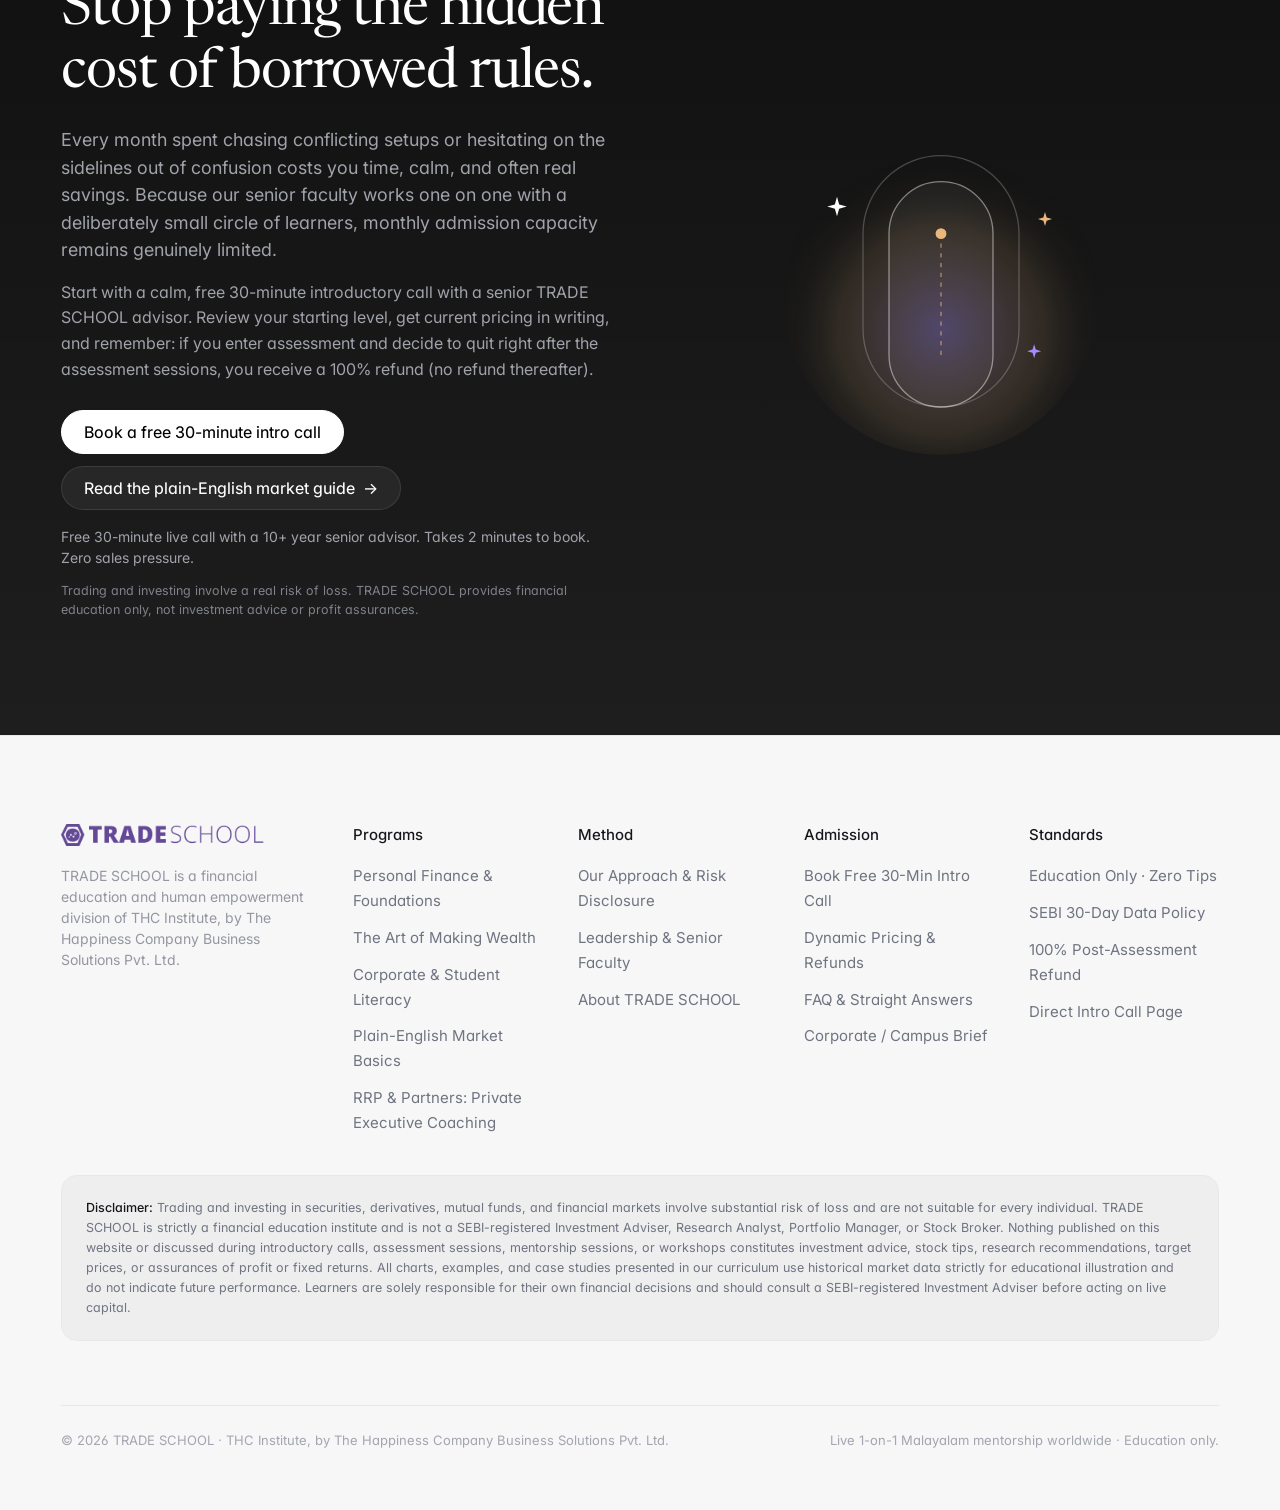
==== commit 81d056a9: "feat: rebrand to RRP & Partners, redesign airy hero audit illustration and tabs, update CTA button" ====
--- a/index.html
+++ b/index.html
@@ -1058,7 +1058,7 @@
             <li><a href="art-of-making-wealth.html">The Art of Making Wealth</a></li>
             <li><a href="corporate-campus.html">Corporate &amp; Student Literacy</a></li>
             <li><a href="market-basics.html">Plain-English Market Basics</a></li>
-            <li><a href="premium-hni.html">Pillai &amp; Partners: Private Executive Coaching</a></li>
+            <li><a href="premium-hni.html">RRP &amp; Partners: Private Executive Coaching</a></li>
           </ul>
         </div>
         <div>
